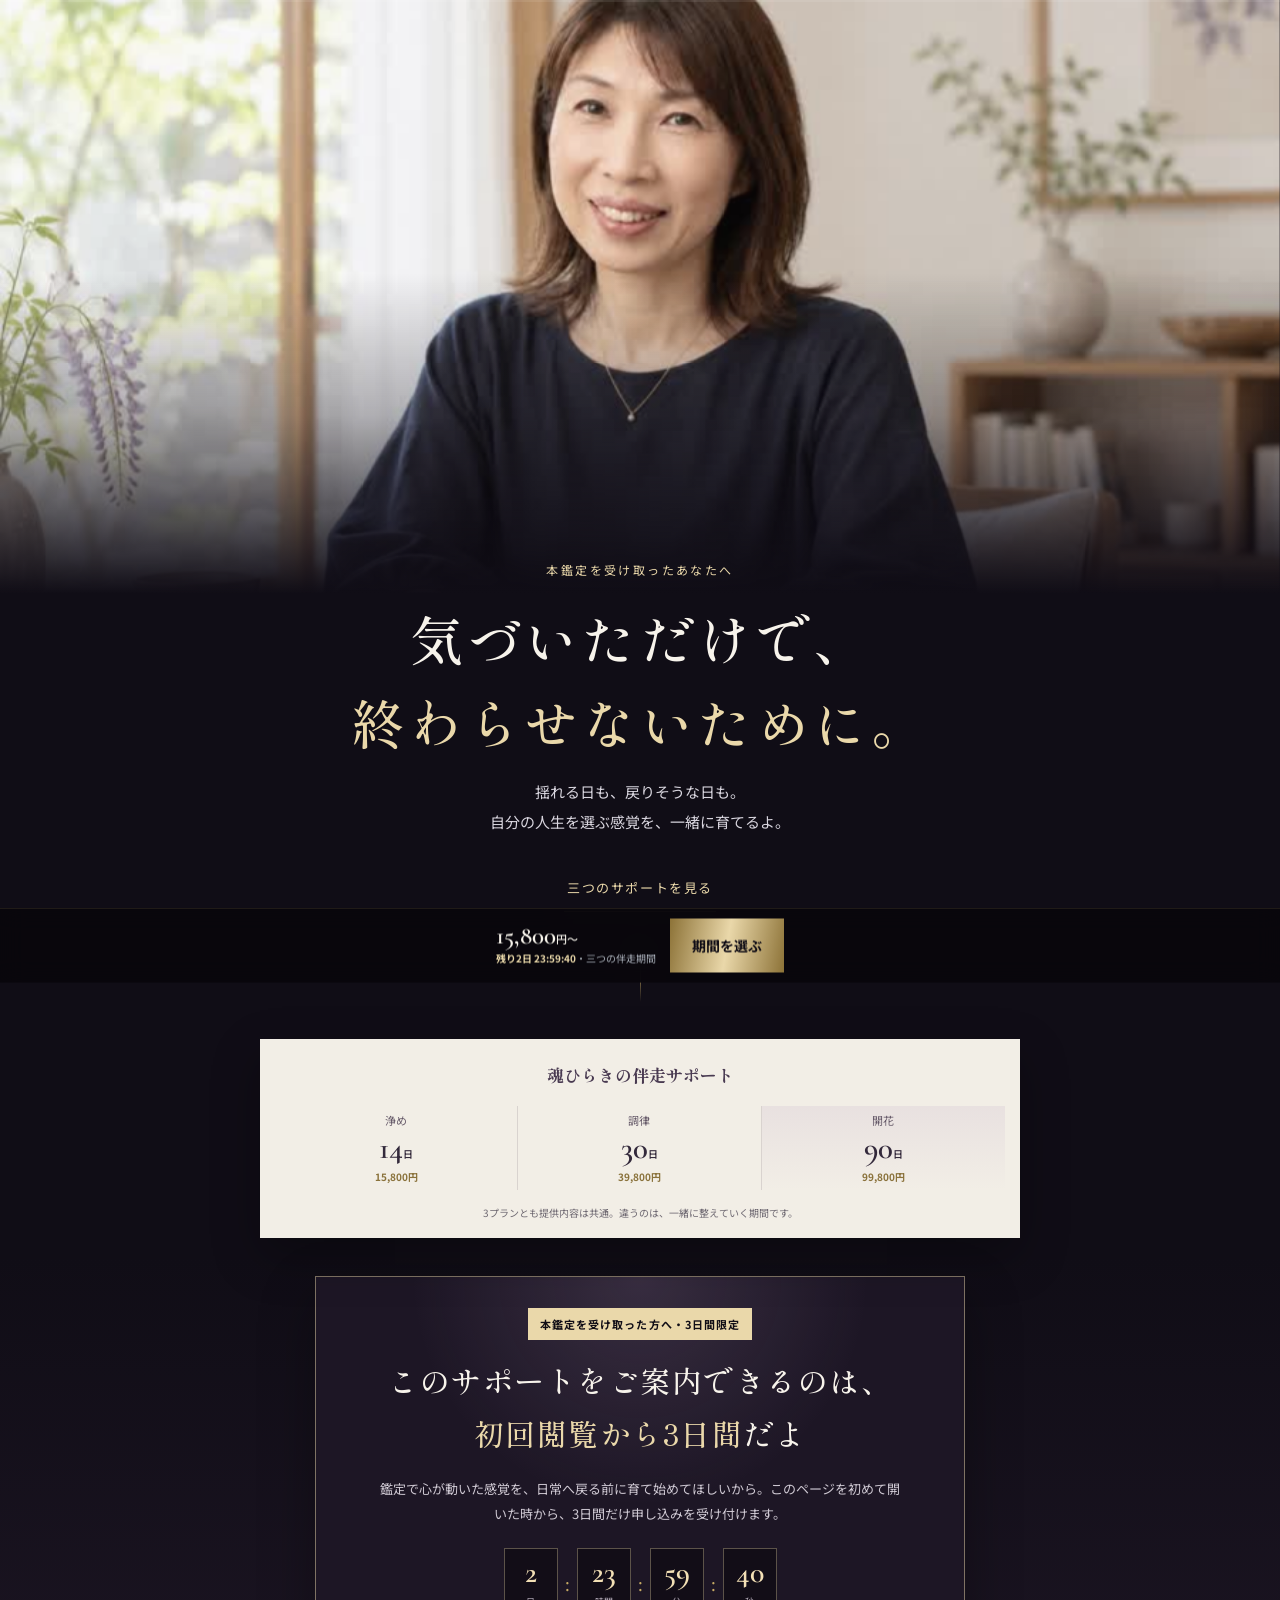
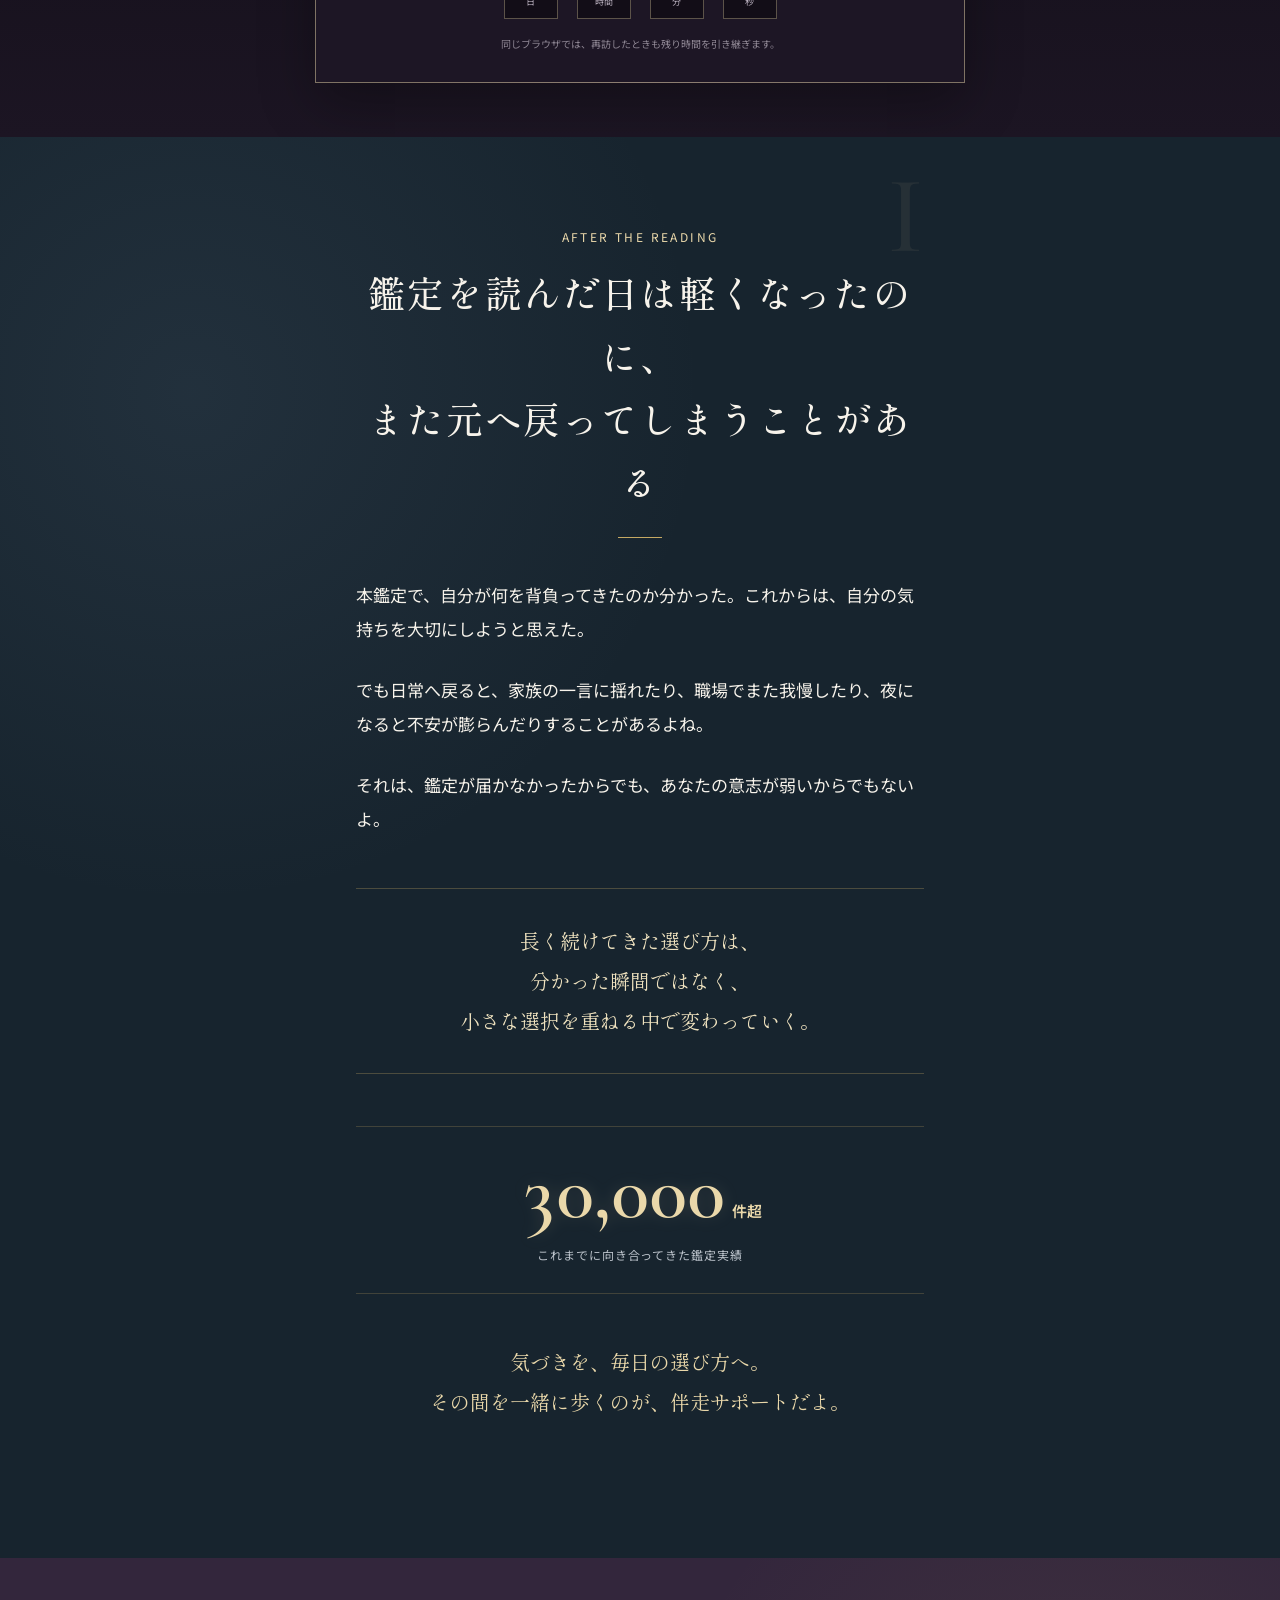
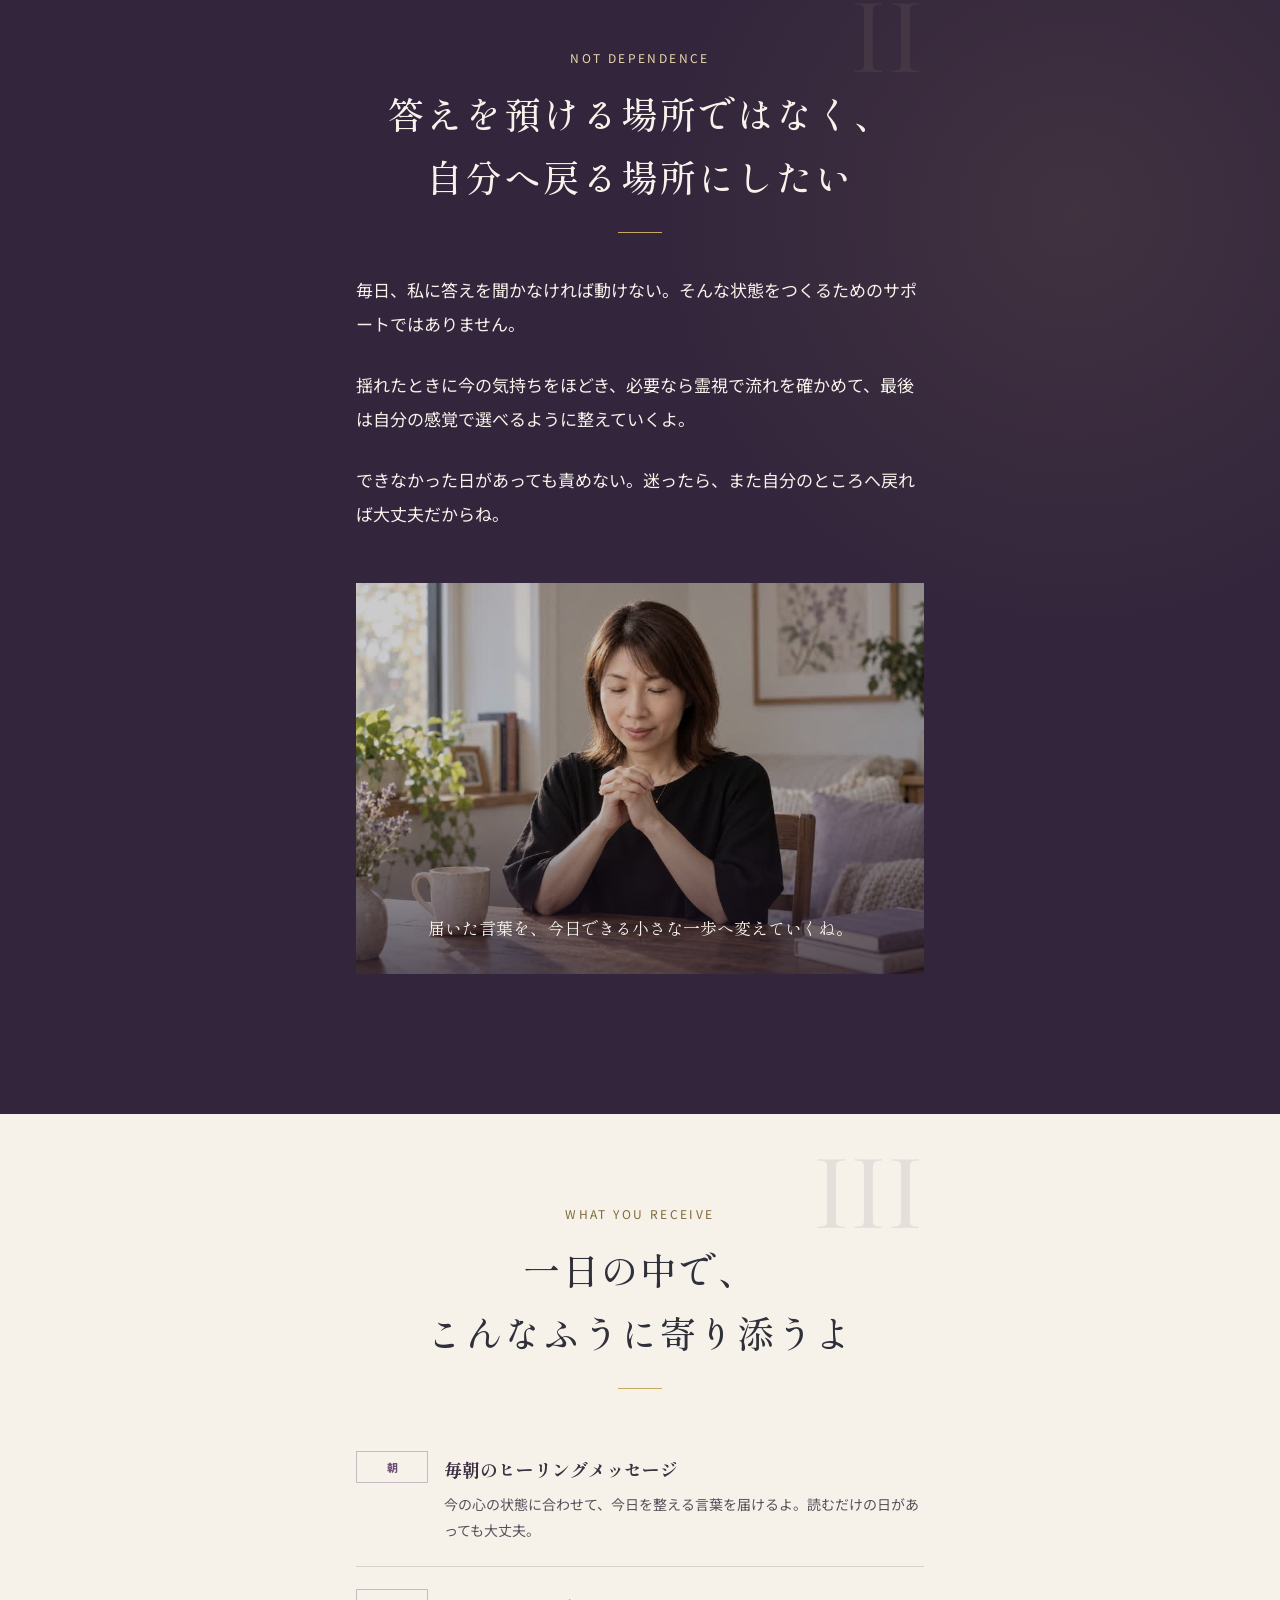
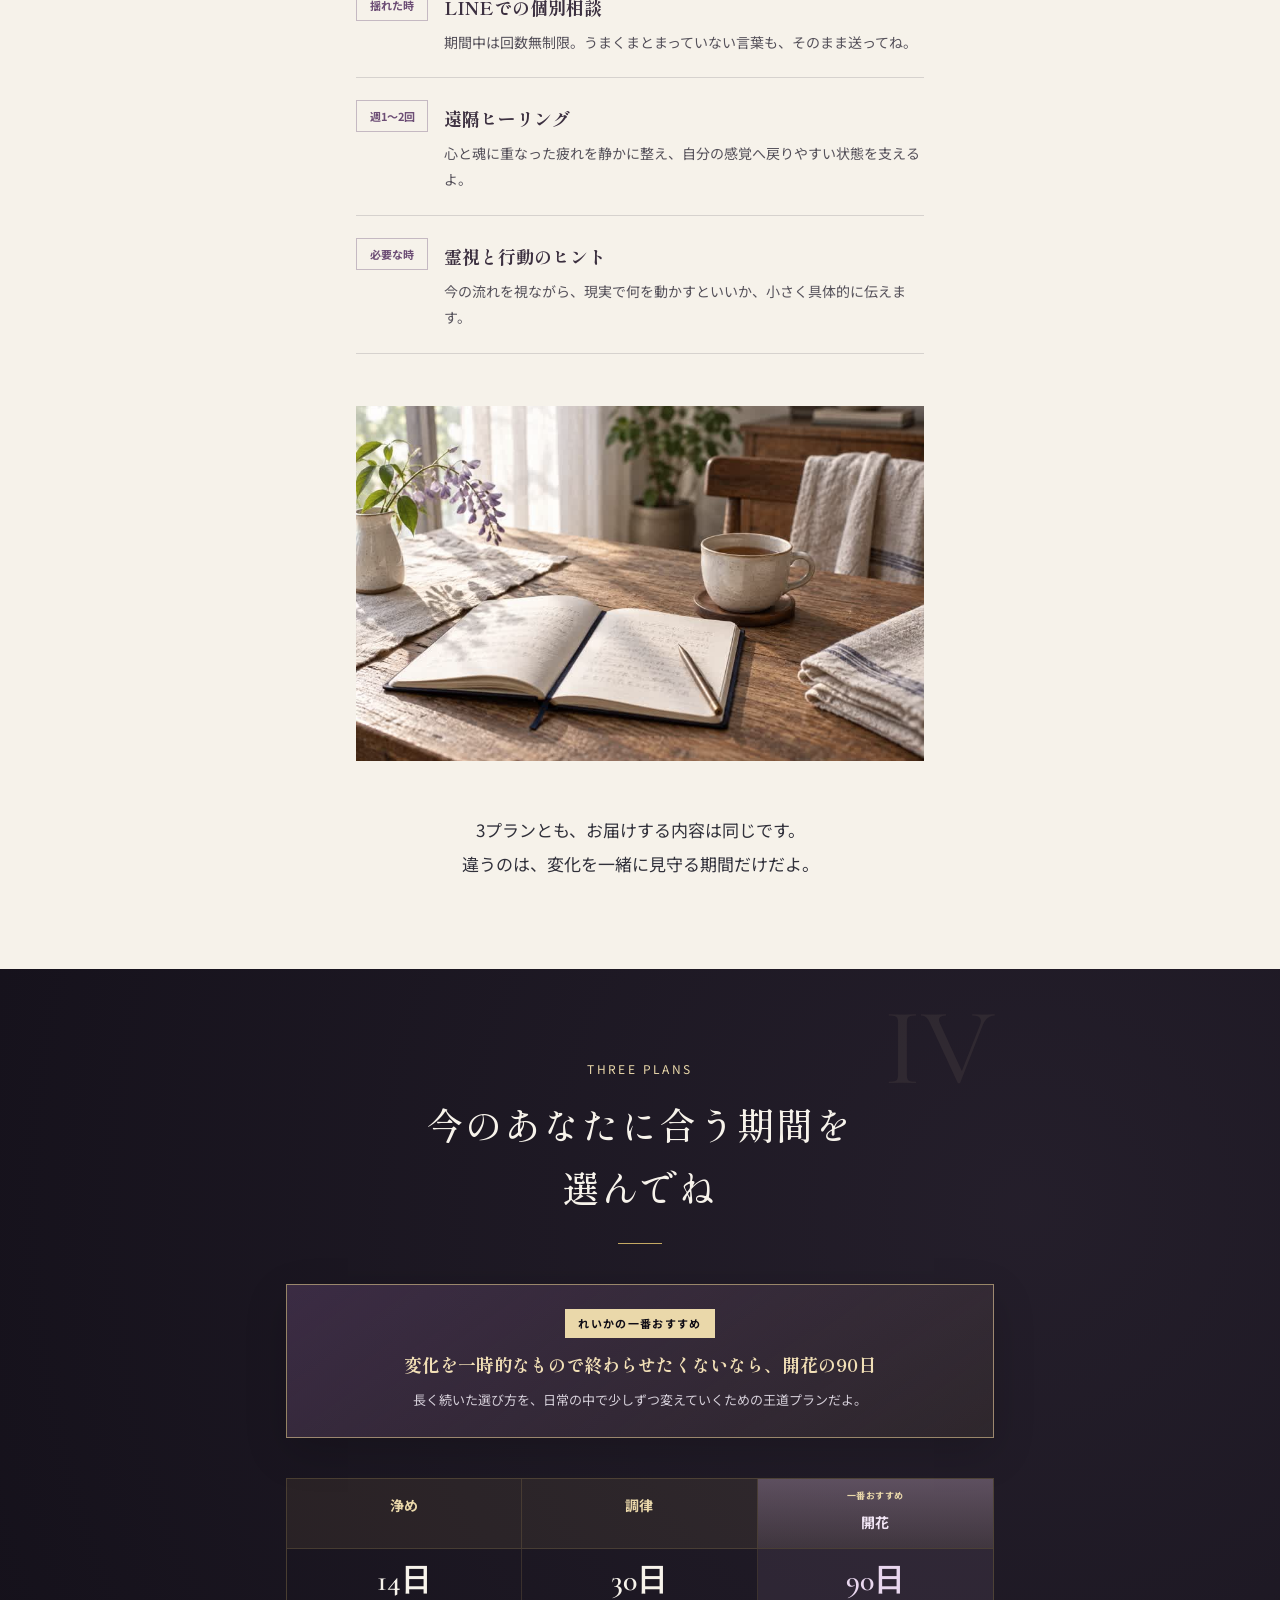
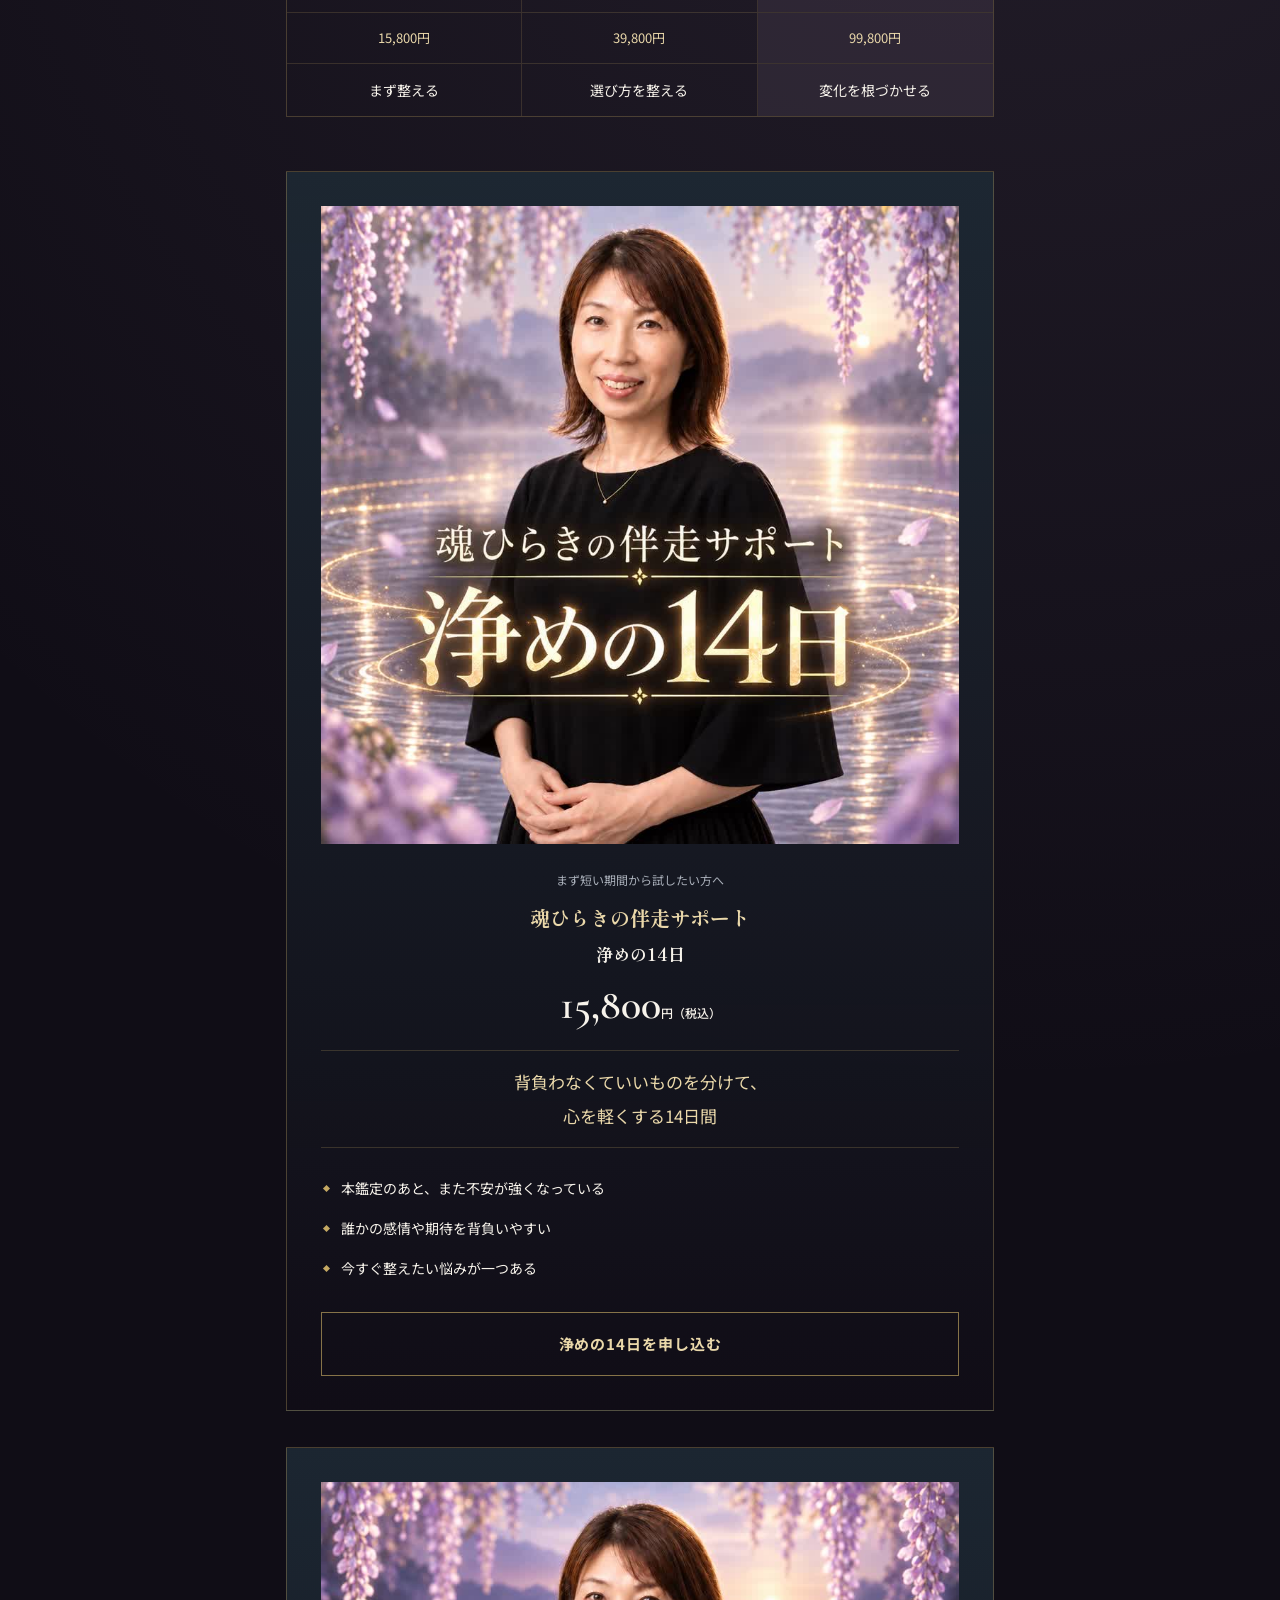
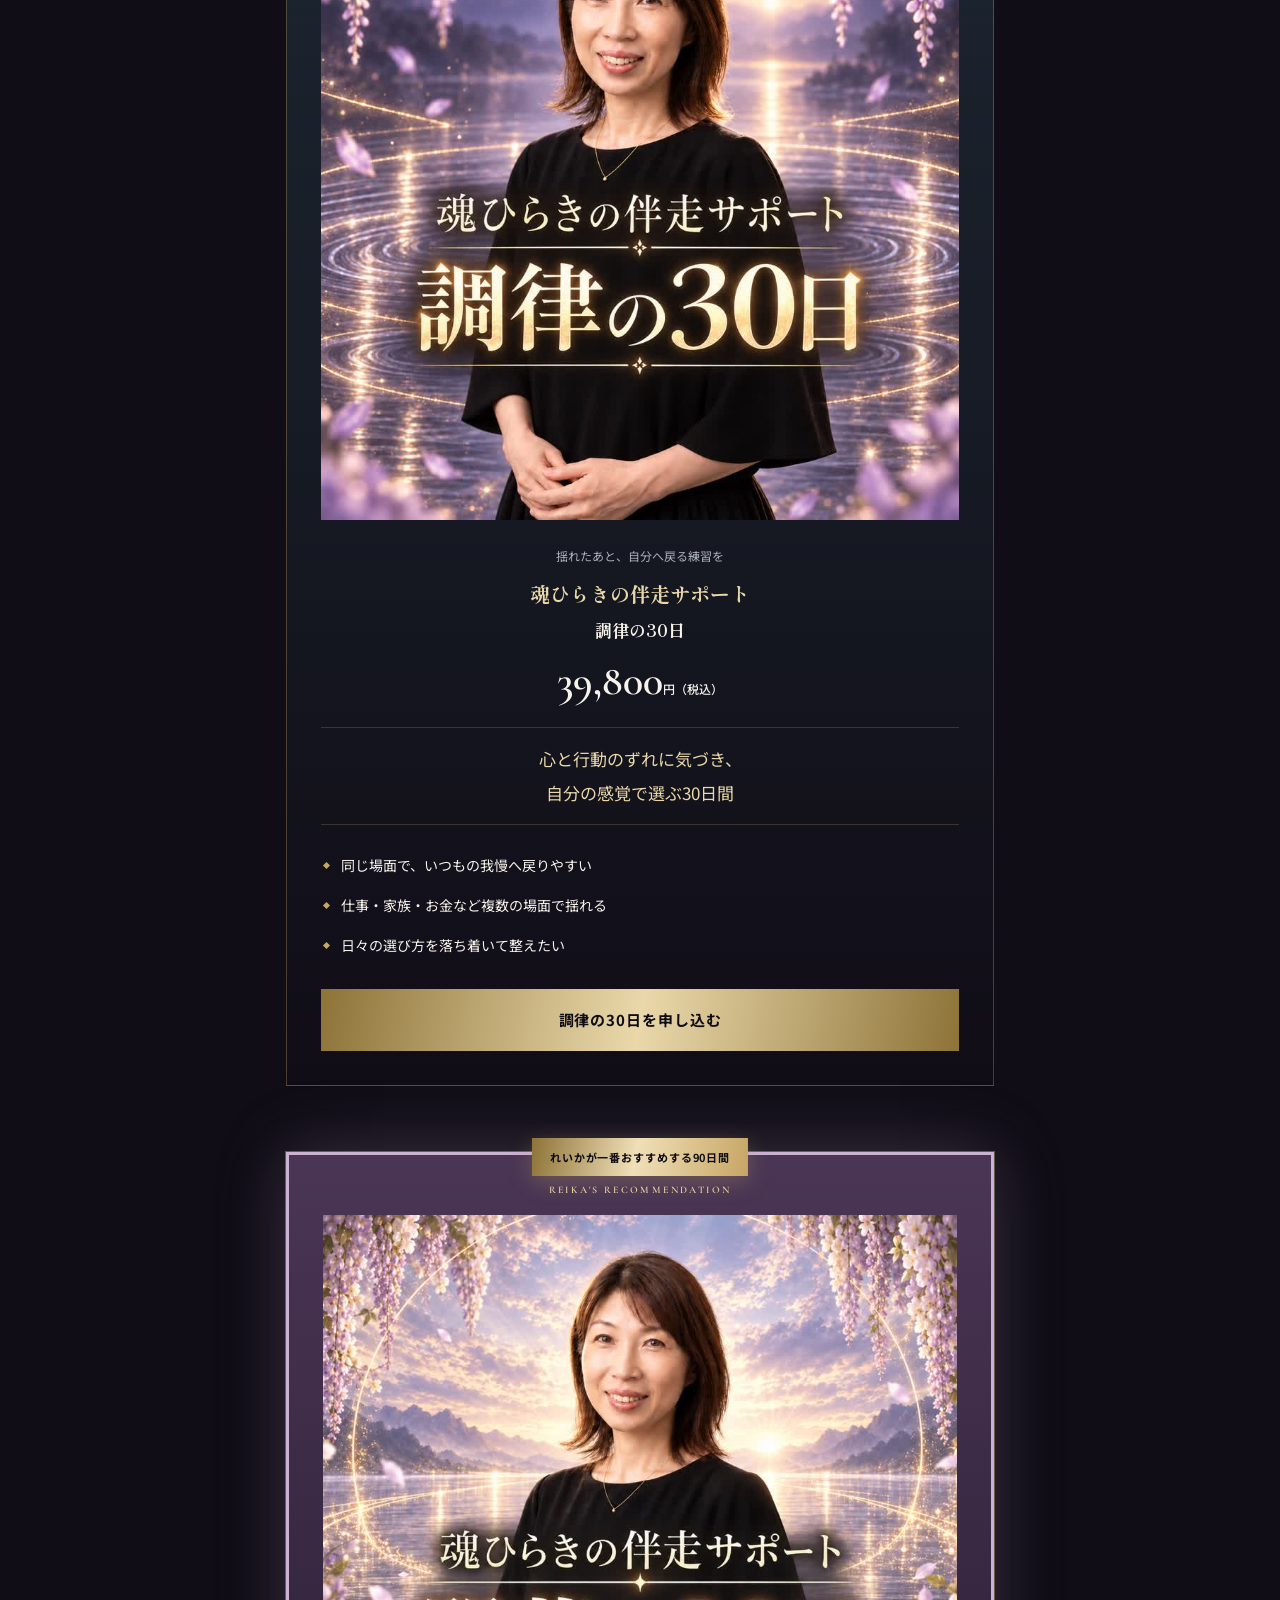
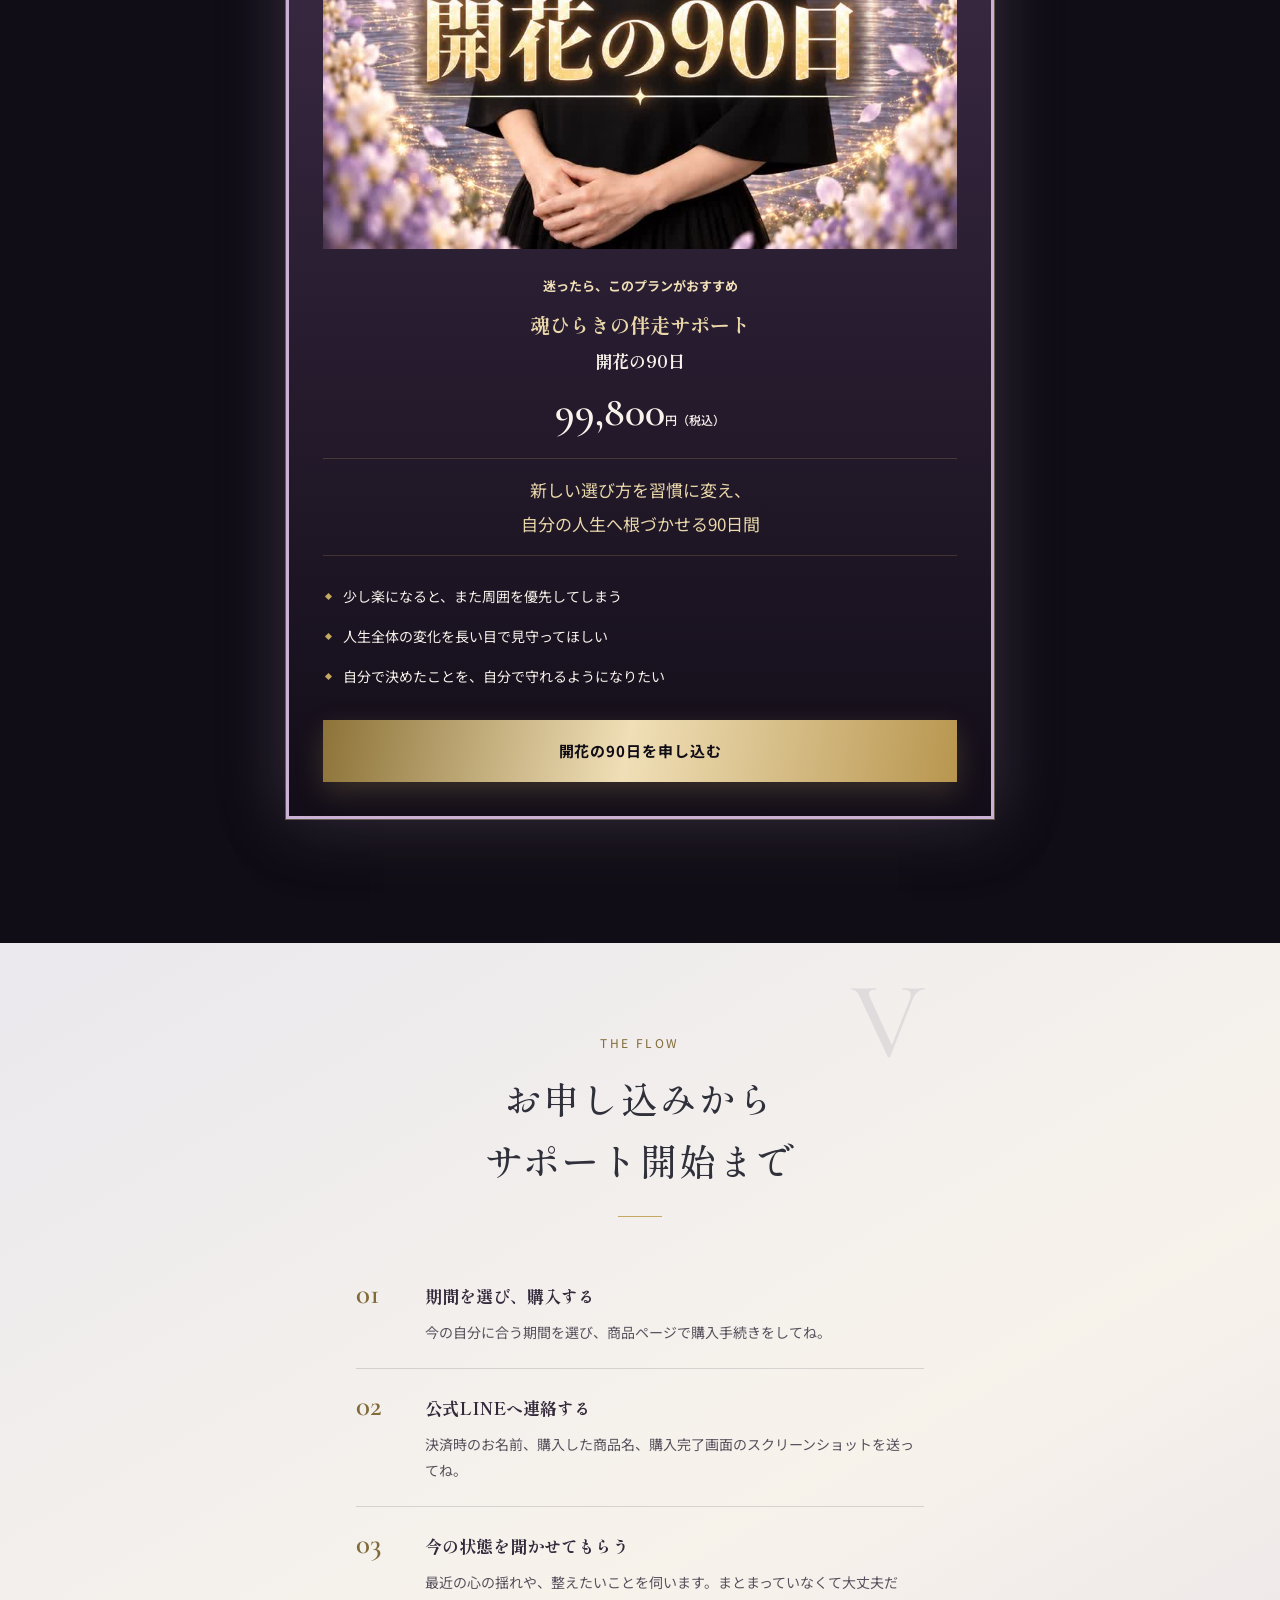
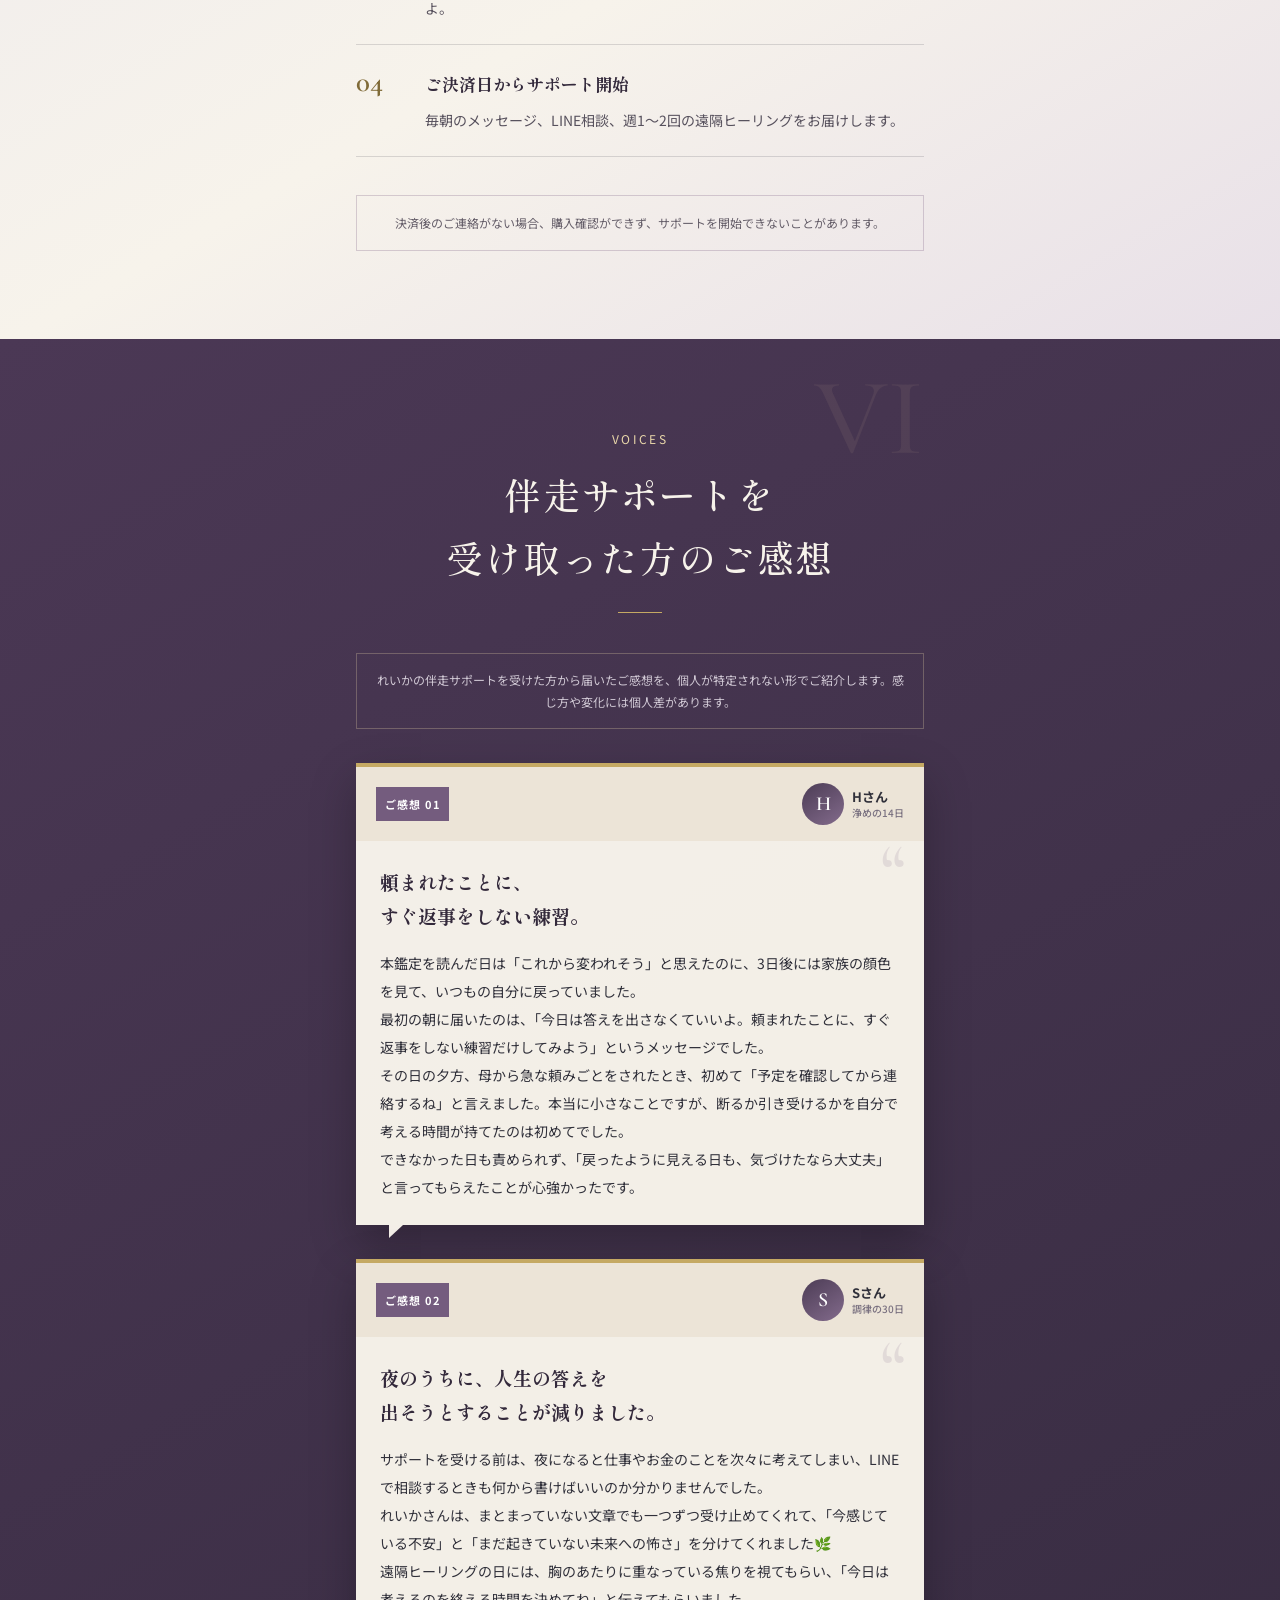
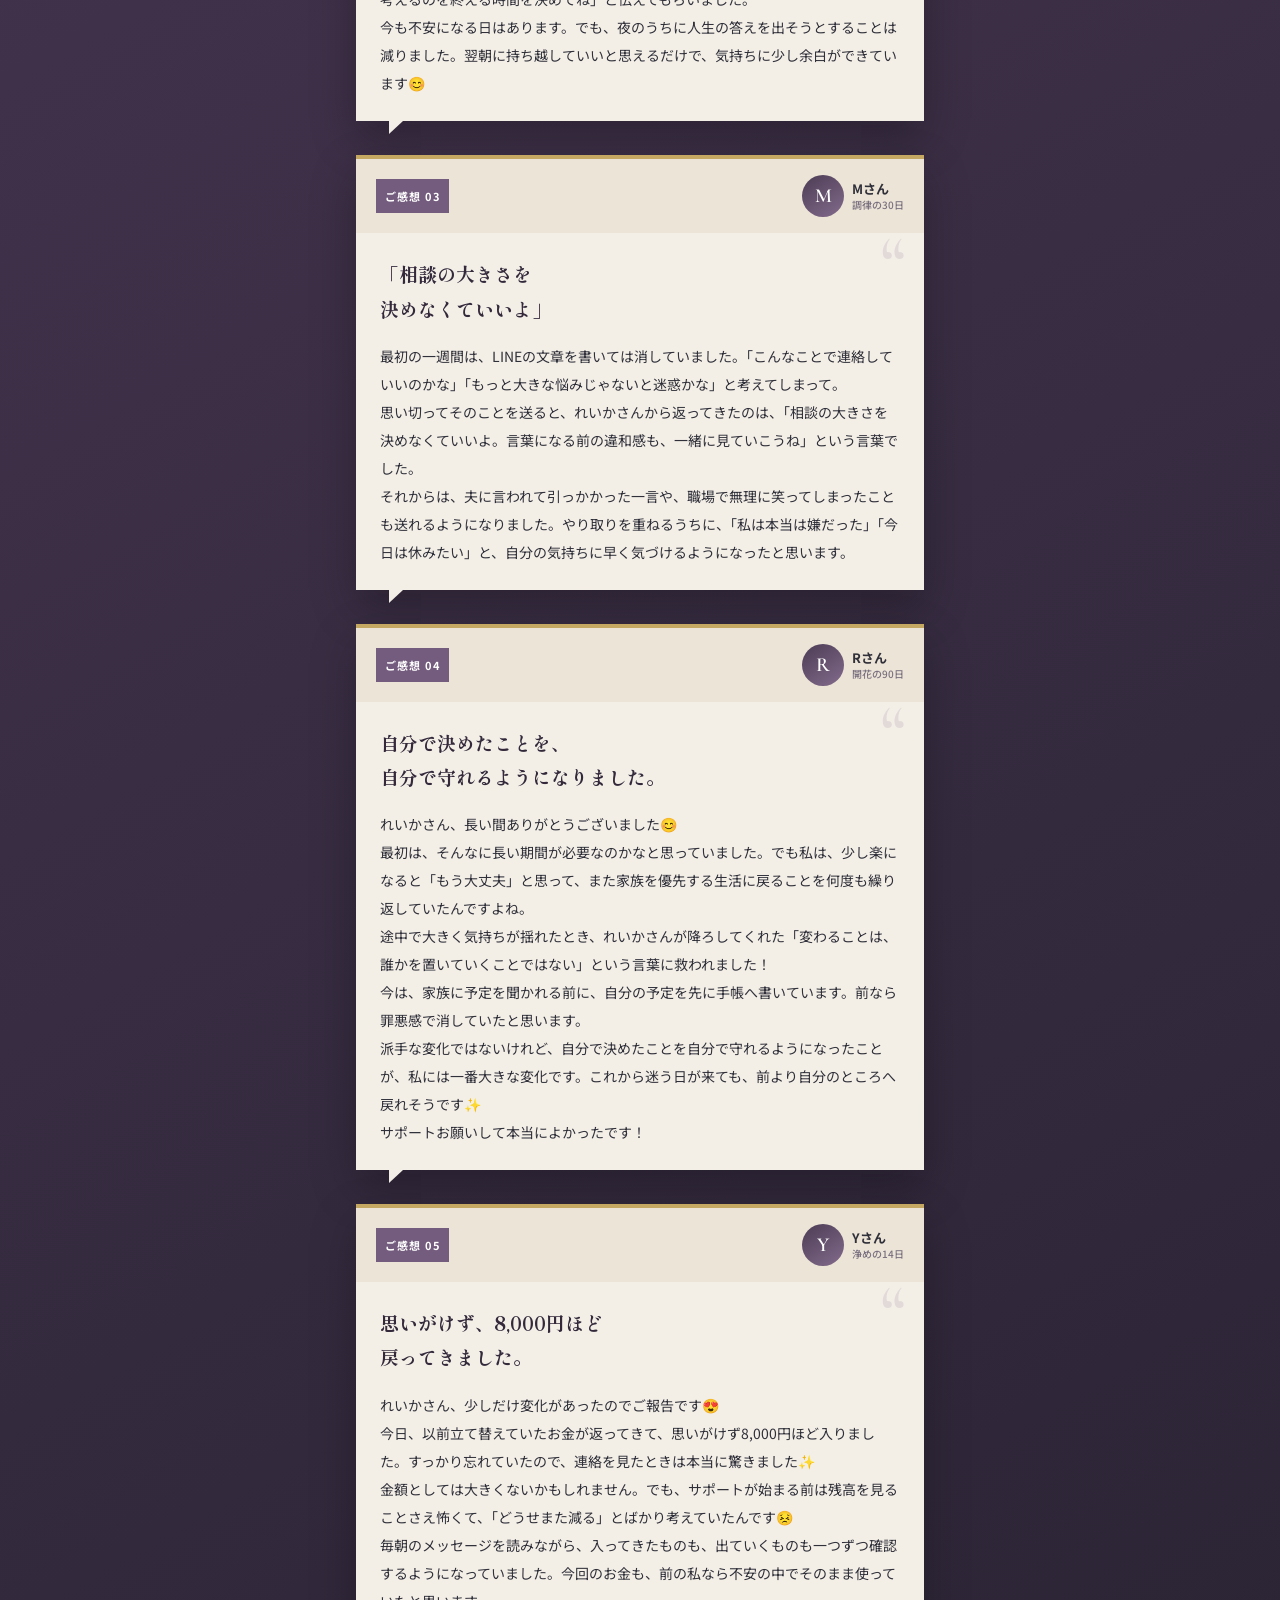
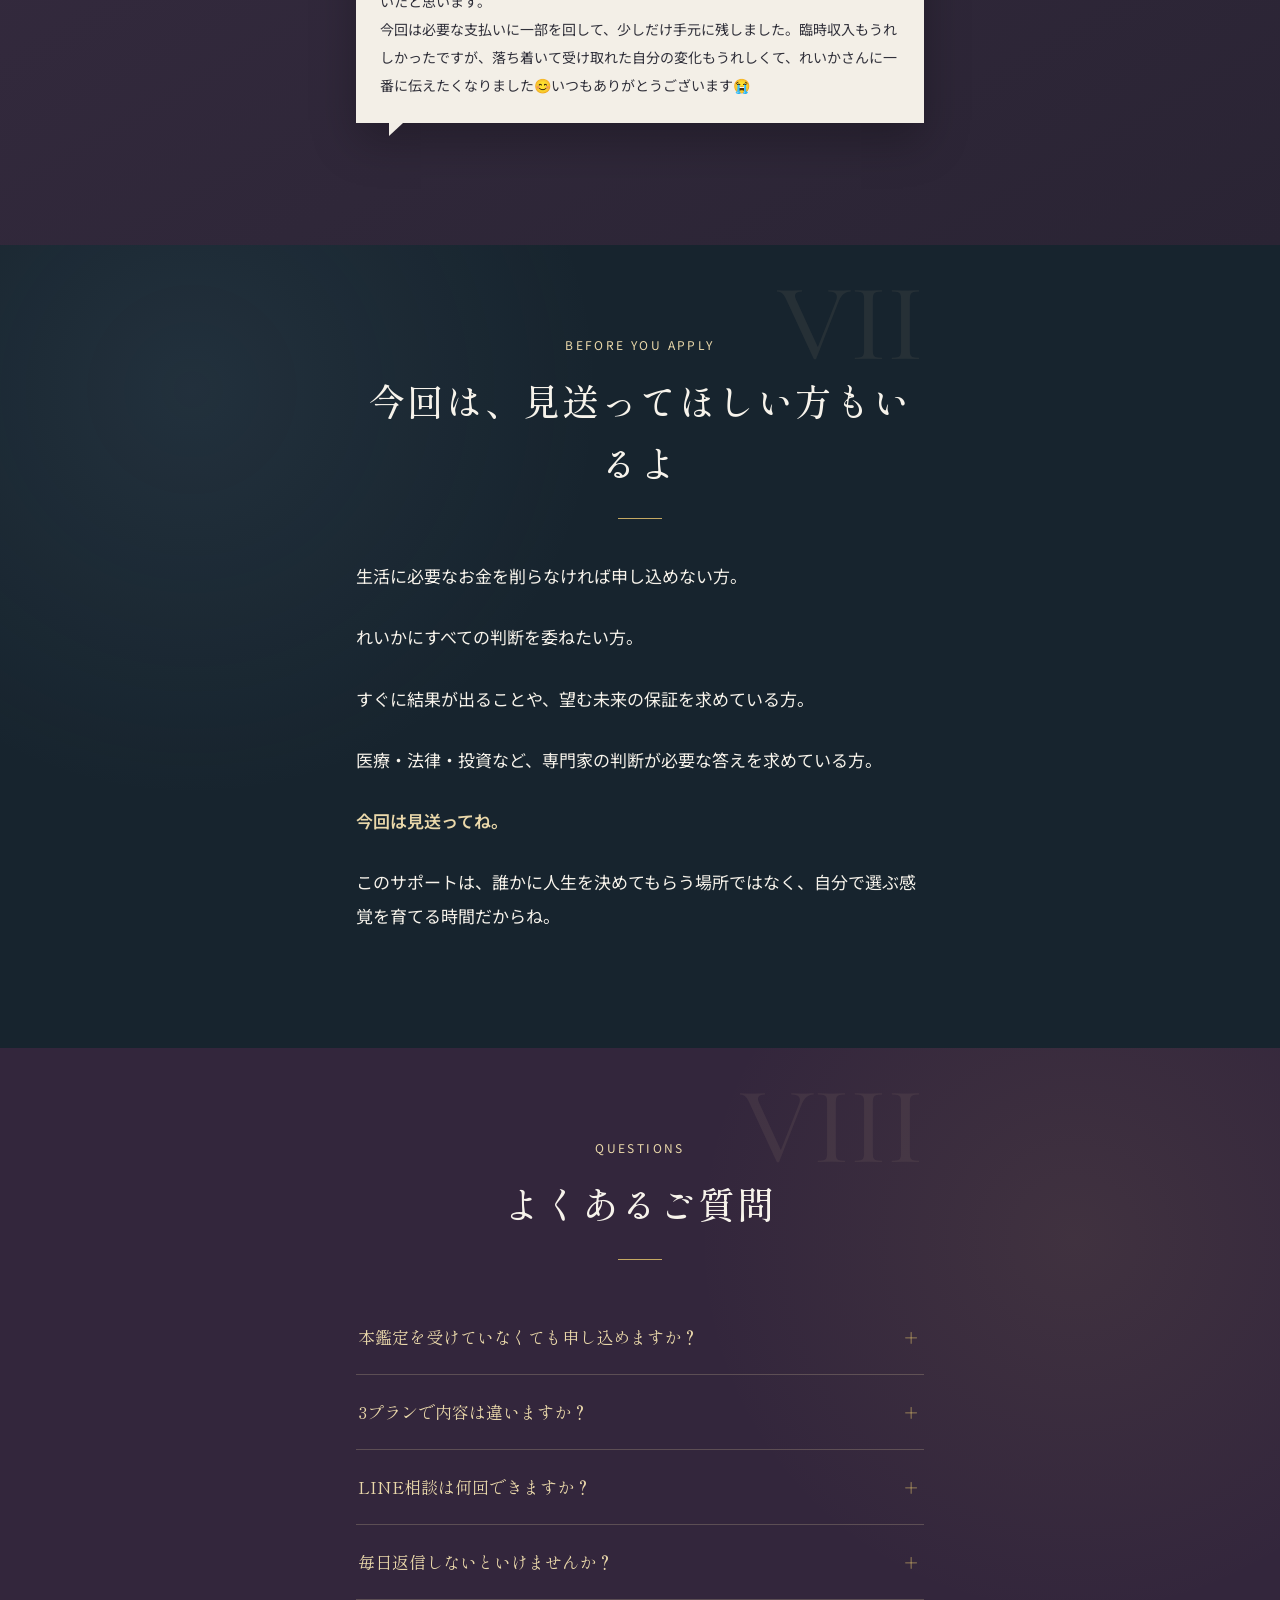
==== support.html @ 4b62d264 "Publish Reika reading and support pages" ====
<!doctype html>
<html lang="ja">
<head>
  <meta charset="utf-8">
  <meta name="viewport" content="width=device-width, initial-scale=1, viewport-fit=cover">
  <meta name="description" content="本鑑定を受け取った方へ。毎朝のヒーリングメッセージ、LINE相談、遠隔ヒーリング、必要に応じた霊視を通して、れいかが日々の選択に寄り添う伴走サポートです。">
  <meta name="theme-color" content="#14101b">
  <title>れいかの魂ひらきの伴走サポート</title>
  <link rel="icon" type="image/svg+xml" href="data:image/svg+xml,%3Csvg%20xmlns='http://www.w3.org/2000/svg'%20viewBox='0%200%2064%2064'%3E%3Crect%20width='64'%20height='64'%20rx='14'%20fill='%2314101b'/%3E%3Cpath%20d='M17%2042c6-18%2024-25%2030-15-8-1-18%205-20%2017'%20fill='none'%20stroke='%23d9c18b'%20stroke-width='3'%20stroke-linecap='round'/%3E%3Ccircle%20cx='43'%20cy='21'%20r='3'%20fill='%23b69bc0'/%3E%3C/svg%3E">
  <link rel="preconnect" href="https://fonts.googleapis.com">
  <link rel="preconnect" href="https://fonts.gstatic.com" crossorigin>
  <link href="https://fonts.googleapis.com/css2?family=Cormorant+Garamond:wght@400;500;600&amp;family=Noto+Sans+JP:wght@400;500;600;700&amp;family=Shippori+Mincho+B1:wght@400;500;600;700;800&amp;display=swap" rel="stylesheet">
  <link rel="stylesheet" href="support.css">
</head>
<body data-deadline-key="reika_bansou_v1" data-deadline-hours="72">
  <div class="progress" aria-hidden="true"><span id="progressBar"></span></div>

  <header class="hero" id="top">
    <div class="hero-photo">
      <img src="assets/reika-support-hero.jpg" alt="自然光の部屋で穏やかに迎える霊媒師れいか" width="1536" height="1024">
    </div>
    <div class="hero-copy reveal">
      <p class="kicker">本鑑定を受け取ったあなたへ</p>
      <h1>気づいただけで、<br><em>終わらせないために。</em></h1>
      <p class="hero-lead">揺れる日も、戻りそうな日も。<br>自分の人生を選ぶ感覚を、一緒に育てるよ。</p>
      <a class="ghost-link" href="#plans">三つのサポートを見る</a>
      <div class="scroll" aria-hidden="true"><span>SCROLL</span><i></i></div>
    </div>
  </header>

  <aside class="price-peek reveal" aria-label="伴走サポートの期間と価格">
    <p>魂ひらきの伴走サポート</p>
    <div class="peek-grid">
      <div><span>浄め</span><strong>14<small>日</small></strong><b>15,800円</b></div>
      <div><span>調律</span><strong>30<small>日</small></strong><b>39,800円</b></div>
      <div class="featured"><span>開花</span><strong>90<small>日</small></strong><b>99,800円</b></div>
    </div>
    <small>3プランとも提供内容は共通。違うのは、一緒に整えていく期間です。</small>
  </aside>

  <section class="limited-offer" aria-labelledby="limited-title">
    <div class="limit-box reveal">
      <span class="limit-tag">本鑑定を受け取った方へ・3日間限定</span>
      <h2 id="limited-title">このサポートをご案内できるのは、<br><em>初回閲覧から3日間</em>だよ</h2>
      <p>鑑定で心が動いた感覚を、日常へ戻る前に育て始めてほしいから。このページを初めて開いた時から、3日間だけ申し込みを受け付けます。</p>
      <div class="countdown" role="timer" aria-label="申し込み受付終了までの残り時間" aria-live="polite">
        <div><b data-d>2</b><span>日</span></div><i>:</i>
        <div><b data-h>23</b><span>時間</span></div><i>:</i>
        <div><b data-m>59</b><span>分</span></div><i>:</i>
        <div><b data-s>59</b><span>秒</span></div>
      </div>
      <div class="countdown-expired" role="status">3日間の申し込み受付は終了しました。<br>それでもサポートを希望する場合は、公式LINEで相談してね。</div>
      <small>同じブラウザでは、再訪したときも残り時間を引き継ぎます。</small>
    </div>
  </section>

  <main>
    <section class="section night-blue">
      <div class="wrap">
        <div class="chapter">I</div>
        <p class="eyebrow">AFTER THE READING</p>
        <h2>鑑定を読んだ日は軽くなったのに、<br>また元へ戻ってしまうことがある</h2>
        <div class="gold-line"></div>
        <div class="copy reveal">
          <p>本鑑定で、自分が何を背負ってきたのか分かった。これからは、自分の気持ちを大切にしようと思えた。</p>
          <p>でも日常へ戻ると、家族の一言に揺れたり、職場でまた我慢したり、夜になると不安が膨らんだりすることがあるよね。</p>
          <p>それは、鑑定が届かなかったからでも、あなたの意志が弱いからでもないよ。</p>
        </div>
        <blockquote class="quote reveal">長く続けてきた選び方は、<br>分かった瞬間ではなく、<br>小さな選択を重ねる中で変わっていく。</blockquote>
        <div class="achievement reveal" role="group" aria-label="れいかの鑑定実績3万件超">
          <div><span data-count="30000" data-count-duration="2600">0</span><small>件超</small></div>
          <p>これまでに向き合ってきた鑑定実績</p>
        </div>
        <p class="big reveal">気づきを、毎日の選び方へ。<br>その間を一緒に歩くのが、伴走サポートだよ。</p>
      </div>
    </section>

    <section class="section plum">
      <div class="wrap">
        <div class="chapter">II</div>
        <p class="eyebrow">NOT DEPENDENCE</p>
        <h2>答えを預ける場所ではなく、<br>自分へ戻る場所にしたい</h2>
        <div class="gold-line"></div>
        <div class="copy reveal">
          <p>毎日、私に答えを聞かなければ動けない。そんな状態をつくるためのサポートではありません。</p>
          <p>揺れたときに今の気持ちをほどき、必要なら霊視で流れを確かめて、最後は自分の感覚で選べるように整えていくよ。</p>
          <p>できなかった日があっても責めない。迷ったら、また自分のところへ戻れば大丈夫だからね。</p>
        </div>
        <figure class="full-photo reveal-scale">
          <img src="assets/reika-support-prayer.jpg" alt="静かな部屋で心を整えるれいか" width="1536" height="1024" loading="lazy">
          <figcaption>届いた言葉を、今日できる小さな一歩へ変えていくね。</figcaption>
        </figure>
      </div>
    </section>

    <section class="section pearl">
      <div class="wrap">
        <div class="chapter">III</div>
        <p class="eyebrow">WHAT YOU RECEIVE</p>
        <h2>一日の中で、<br>こんなふうに寄り添うよ</h2>
        <div class="gold-line"></div>
        <div class="support-list reveal">
          <article><span>朝</span><div><h3>毎朝のヒーリングメッセージ</h3><p>今の心の状態に合わせて、今日を整える言葉を届けるよ。読むだけの日があっても大丈夫。</p></div></article>
          <article><span>揺れた時</span><div><h3>LINEでの個別相談</h3><p>期間中は回数無制限。うまくまとまっていない言葉も、そのまま送ってね。</p></div></article>
          <article><span>週1〜2回</span><div><h3>遠隔ヒーリング</h3><p>心と魂に重なった疲れを静かに整え、自分の感覚へ戻りやすい状態を支えるよ。</p></div></article>
          <article><span>必要な時</span><div><h3>霊視と行動のヒント</h3><p>今の流れを視ながら、現実で何を動かすといいか、小さく具体的に伝えます。</p></div></article>
        </div>
        <figure class="wide-photo reveal-scale"><img src="assets/reika-support-reset.jpg" alt="ノートとお茶のある静かな朝の時間" width="1536" height="1024" loading="lazy"></figure>
        <p class="center reveal">3プランとも、お届けする内容は同じです。<br>違うのは、変化を一緒に見守る期間だけだよ。</p>
      </div>
    </section>

    <section class="section night" id="plans">
      <div class="wrap wide-wrap">
        <div class="chapter">IV</div>
        <p class="eyebrow">THREE PLANS</p>
        <h2>今のあなたに合う期間を<br>選んでね</h2>
        <div class="gold-line"></div>
        <p class="best-lead reveal"><span>れいかの一番おすすめ</span><strong>変化を一時的なもので終わらせたくないなら、開花の90日</strong>長く続いた選び方を、日常の中で少しずつ変えていくための王道プランだよ。</p>

        <div class="compare reveal" role="table" aria-label="三つのサポートプラン比較">
          <div class="compare-row head" role="row"><div>浄め</div><div>調律</div><div class="best-column"><small>一番おすすめ</small>開花</div></div>
          <div class="compare-row period" role="row"><div>14日</div><div>30日</div><div>90日</div></div>
          <div class="compare-row price" role="row"><div>15,800円</div><div>39,800円</div><div>99,800円</div></div>
          <div class="compare-row" role="row"><div>まず整える</div><div>選び方を整える</div><div>変化を根づかせる</div></div>
        </div>

        <article class="product reveal">
          <img src="assets/product-support-14.jpg" alt="魂ひらきの伴走サポート 浄めの14日" width="1254" height="1254" loading="lazy">
          <p class="product-label">まず短い期間から試したい方へ</p>
          <h3>魂ひらきの伴走サポート<br><span>浄めの14日</span></h3>
          <p class="product-price">15,800<small>円（税込）</small></p>
          <p class="product-goal">背負わなくていいものを分けて、<br>心を軽くする14日間</p>
          <ul><li>本鑑定のあと、また不安が強くなっている</li><li>誰かの感情や期待を背負いやすい</li><li>今すぐ整えたい悩みが一つある</li></ul>
          <a class="product-button outline" data-limited-cta href="https://pmsdqb4c2p0emj0yagvc.stores.jp/items/6ac3438775b84f63386bdb07" target="_blank" rel="noopener">浄めの14日を申し込む</a>
        </article>

        <article class="product reveal">
          <img src="assets/product-support-30.jpg" alt="魂ひらきの伴走サポート 調律の30日" width="1254" height="1254" loading="lazy">
          <p class="product-label">揺れたあと、自分へ戻る練習を</p>
          <h3>魂ひらきの伴走サポート<br><span>調律の30日</span></h3>
          <p class="product-price">39,800<small>円（税込）</small></p>
          <p class="product-goal">心と行動のずれに気づき、<br>自分の感覚で選ぶ30日間</p>
          <ul><li>同じ場面で、いつもの我慢へ戻りやすい</li><li>仕事・家族・お金など複数の場面で揺れる</li><li>日々の選び方を落ち着いて整えたい</li></ul>
          <a class="product-button gold-button" data-limited-cta href="https://pmsdqb4c2p0emj0yagvc.stores.jp/items/6ac3449c9ad542d79488ceb0" target="_blank" rel="noopener">調律の30日を申し込む</a>
        </article>

        <article class="product deep best reveal">
          <div class="badge best-badge">れいかが一番おすすめする90日間</div>
          <img src="assets/product-support-90.jpg" alt="魂ひらきの伴走サポート 開花の90日" width="1254" height="1254" loading="lazy">
          <p class="product-label best-label">迷ったら、このプランがおすすめ</p>
          <h3>魂ひらきの伴走サポート<br><span>開花の90日</span></h3>
          <p class="product-price">99,800<small>円（税込）</small></p>
          <p class="product-goal">新しい選び方を習慣に変え、<br>自分の人生へ根づかせる90日間</p>
          <ul><li>少し楽になると、また周囲を優先してしまう</li><li>人生全体の変化を長い目で見守ってほしい</li><li>自分で決めたことを、自分で守れるようになりたい</li></ul>
          <a class="product-button violet-button" data-limited-cta href="https://pmsdqb4c2p0emj0yagvc.stores.jp/items/6ac34671f3a5b72750f9b579" target="_blank" rel="noopener">開花の90日を申し込む</a>
        </article>
      </div>
    </section>

    <section class="section mist">
      <div class="wrap">
        <div class="chapter">V</div>
        <p class="eyebrow">THE FLOW</p>
        <h2>お申し込みから<br>サポート開始まで</h2>
        <div class="gold-line"></div>
        <ol class="steps reveal">
          <li><span>01</span><div><b>期間を選び、購入する</b><p>今の自分に合う期間を選び、商品ページで購入手続きをしてね。</p></div></li>
          <li><span>02</span><div><b>公式LINEへ連絡する</b><p>決済時のお名前、購入した商品名、購入完了画面のスクリーンショットを送ってね。</p></div></li>
          <li><span>03</span><div><b>今の状態を聞かせてもらう</b><p>最近の心の揺れや、整えたいことを伺います。まとまっていなくて大丈夫だよ。</p></div></li>
          <li><span>04</span><div><b>ご決済日からサポート開始</b><p>毎朝のメッセージ、LINE相談、週1〜2回の遠隔ヒーリングをお届けします。</p></div></li>
        </ol>
        <p class="note reveal">決済後のご連絡がない場合、購入確認ができず、サポートを開始できないことがあります。</p>
      </div>
    </section>

    <section class="section voices-section">
      <div class="wrap">
        <div class="chapter">VI</div>
        <p class="eyebrow">VOICES</p>
        <h2>伴走サポートを<br>受け取った方のご感想</h2>
        <div class="gold-line"></div>
        <p class="voice-disclaimer reveal">れいかの伴走サポートを受けた方から届いたご感想を、個人が特定されない形でご紹介します。感じ方や変化には個人差があります。</p>

        <article class="voice-card reveal">
          <div class="voice-head"><span class="voice-label">ご感想 01</span><div class="voice-person"><i>H</i><p>Hさん<small>浄めの14日</small></p></div></div>
          <h3>頼まれたことに、<br>すぐ返事をしない練習。</h3>
          <p>本鑑定を読んだ日は「これから変われそう」と思えたのに、3日後には家族の顔色を見て、いつもの自分に戻っていました。</p>
          <p>最初の朝に届いたのは、「今日は答えを出さなくていいよ。頼まれたことに、すぐ返事をしない練習だけしてみよう」というメッセージでした。</p>
          <p>その日の夕方、母から急な頼みごとをされたとき、初めて「予定を確認してから連絡するね」と言えました。本当に小さなことですが、断るか引き受けるかを自分で考える時間が持てたのは初めてでした。</p>
          <p>できなかった日も責められず、「戻ったように見える日も、気づけたなら大丈夫」と言ってもらえたことが心強かったです。</p>
        </article>

        <article class="voice-card reveal">
          <div class="voice-head"><span class="voice-label">ご感想 02</span><div class="voice-person"><i>S</i><p>Sさん<small>調律の30日</small></p></div></div>
          <h3>夜のうちに、人生の答えを<br>出そうとすることが減りました。</h3>
          <p>サポートを受ける前は、夜になると仕事やお金のことを次々に考えてしまい、LINEで相談するときも何から書けばいいのか分かりませんでした。</p>
          <p>れいかさんは、まとまっていない文章でも一つずつ受け止めてくれて、「今感じている不安」と「まだ起きていない未来への怖さ」を分けてくれました🌿</p>
          <p>遠隔ヒーリングの日には、胸のあたりに重なっている焦りを視てもらい、「今日は考えるのを終える時間を決めてね」と伝えてもらいました。</p>
          <p>今も不安になる日はあります。でも、夜のうちに人生の答えを出そうとすることは減りました。翌朝に持ち越していいと思えるだけで、気持ちに少し余白ができています😊</p>
        </article>

        <article class="voice-card reveal">
          <div class="voice-head"><span class="voice-label">ご感想 03</span><div class="voice-person"><i>M</i><p>Mさん<small>調律の30日</small></p></div></div>
          <h3>「相談の大きさを<br>決めなくていいよ」</h3>
          <p>最初の一週間は、LINEの文章を書いては消していました。「こんなことで連絡していいのかな」「もっと大きな悩みじゃないと迷惑かな」と考えてしまって。</p>
          <p>思い切ってそのことを送ると、れいかさんから返ってきたのは、「相談の大きさを決めなくていいよ。言葉になる前の違和感も、一緒に見ていこうね」という言葉でした。</p>
          <p>それからは、夫に言われて引っかかった一言や、職場で無理に笑ってしまったことも送れるようになりました。やり取りを重ねるうちに、「私は本当は嫌だった」「今日は休みたい」と、自分の気持ちに早く気づけるようになったと思います。</p>
        </article>

        <article class="voice-card reveal">
          <div class="voice-head"><span class="voice-label">ご感想 04</span><div class="voice-person"><i>R</i><p>Rさん<small>開花の90日</small></p></div></div>
          <h3>自分で決めたことを、<br>自分で守れるようになりました。</h3>
          <p>れいかさん、長い間ありがとうございました😊</p>
          <p>最初は、そんなに長い期間が必要なのかなと思っていました。でも私は、少し楽になると「もう大丈夫」と思って、また家族を優先する生活に戻ることを何度も繰り返していたんですよね。</p>
          <p>途中で大きく気持ちが揺れたとき、れいかさんが降ろしてくれた「変わることは、誰かを置いていくことではない」という言葉に救われました！</p>
          <p>今は、家族に予定を聞かれる前に、自分の予定を先に手帳へ書いています。前なら罪悪感で消していたと思います。</p>
          <p>派手な変化ではないけれど、自分で決めたことを自分で守れるようになったことが、私には一番大きな変化です。これから迷う日が来ても、前より自分のところへ戻れそうです✨<br>サポートお願いして本当によかったです！</p>
        </article>

        <article class="voice-card reveal">
          <div class="voice-head"><span class="voice-label">ご感想 05</span><div class="voice-person"><i>Y</i><p>Yさん<small>浄めの14日</small></p></div></div>
          <h3>思いがけず、8,000円ほど<br>戻ってきました。</h3>
          <p>れいかさん、少しだけ変化があったのでご報告です😍</p>
          <p>今日、以前立て替えていたお金が返ってきて、思いがけず8,000円ほど入りました。すっかり忘れていたので、連絡を見たときは本当に驚きました✨</p>
          <p>金額としては大きくないかもしれません。でも、サポートが始まる前は残高を見ることさえ怖くて、「どうせまた減る」とばかり考えていたんです😣</p>
          <p>毎朝のメッセージを読みながら、入ってきたものも、出ていくものも一つずつ確認するようになっていました。今回のお金も、前の私なら不安の中でそのまま使っていたと思います。</p>
          <p>今回は必要な支払いに一部を回して、少しだけ手元に残しました。臨時収入もうれしかったですが、落ち着いて受け取れた自分の変化もうれしくて、れいかさんに一番に伝えたくなりました😊いつもありがとうございます😭</p>
        </article>
      </div>
    </section>

    <section class="section night-blue">
      <div class="wrap">
        <div class="chapter">VII</div>
        <p class="eyebrow">BEFORE YOU APPLY</p>
        <h2>今回は、見送ってほしい方もいるよ</h2>
        <div class="gold-line"></div>
        <div class="copy reveal">
          <p>生活に必要なお金を削らなければ申し込めない方。</p>
          <p>れいかにすべての判断を委ねたい方。</p>
          <p>すぐに結果が出ることや、望む未来の保証を求めている方。</p>
          <p>医療・法律・投資など、専門家の判断が必要な答えを求めている方。</p>
          <p><strong>今回は見送ってね。</strong></p>
          <p>このサポートは、誰かに人生を決めてもらう場所ではなく、自分で選ぶ感覚を育てる時間だからね。</p>
        </div>
      </div>
    </section>

    <section class="section plum">
      <div class="wrap">
        <div class="chapter">VIII</div>
        <p class="eyebrow">QUESTIONS</p>
        <h2>よくあるご質問</h2>
        <div class="gold-line"></div>
        <div class="faqs reveal">
          <details><summary>本鑑定を受けていなくても申し込めますか？</summary><p>基本的には、本鑑定を受け取った方へ向けたサポートです。鑑定で視えた内容を土台にすることで、日々の変化をより具体的に見守れるからだよ。</p></details>
          <details><summary>3プランで内容は違いますか？</summary><p>毎朝のヒーリングメッセージ、LINE相談、週1〜2回の遠隔ヒーリング、必要に応じた霊視と行動のヒントは共通です。違うのはサポート期間です。</p></details>
          <details><summary>LINE相談は何回できますか？</summary><p>期間中は回数無制限です。すぐに答えられない時間帯もあるけれど、届いた内容を順番に確認して返します。</p></details>
          <details><summary>毎日返信しないといけませんか？</summary><p>返信できない日があっても大丈夫。毎朝のメッセージを読むだけの日や、静かに過ごす日があっていいよ。</p></details>
          <details><summary>遠隔ヒーリングはどのくらいの頻度ですか？</summary><p>週1〜2回を目安に行います。受け取り方には個人差があり、変化や結果を保証するものではありません。</p></details>
          <details><summary>途中で期間を延長できますか？</summary><p>状況に応じて、終了後に別の期間へ申し込むことはできます。無理に継続を勧めることはありません。</p></details>
          <details><summary>3日間を過ぎたら申し込めませんか？</summary><p>このページからの申し込み受付は、初回閲覧から3日間です。期限後もサポートを希望する場合は、公式LINEで今の状態を聞かせてね。</p></details>
        </div>
      </div>
    </section>

    <section class="section closing">
      <figure class="closing-photo"><img src="assets/reika-support-step.jpg" alt="朝の湖畔を自分の歩幅で進むれいか" width="1536" height="1024" loading="lazy"></figure>
      <div class="wrap">
        <div class="chapter">IX</div>
        <p class="eyebrow">FROM REIKA</p>
        <h2>最後に</h2>
        <div class="gold-line"></div>
        <div class="copy reveal">
          <p>変わりたいと思ったのに、また元へ戻ってしまった。</p>
          <p>そんな日は、自分を責めたくなるよね。</p>
          <p>でも、戻ったように見える日も、前とは違う場所にいるよ。気づけたことも、誰かに話せたことも、もう変化の一部だから。</p>
          <p><strong>ひとりで完璧に進まなくて大丈夫。</strong></p>
          <p>揺れたら一緒に整えて、また自分の歩幅で進もうね。</p>
        </div>
        <div class="closing-message reveal"><span>あなたの人生を選べるのは、あなただよ。</span><strong>その感覚を思い出すまで、<br>そばで見守るね。</strong></div>
        <p class="signature reveal">霊媒師　れいか</p>
        <a class="cta primary reveal" href="#plans"><span>三つの期間から選ぶ</span><small>14日 / 30日 / 90日・提供内容は共通です</small></a>
      </div>
    </section>
  </main>

  <footer>
    <p>本サポートは未来や結果を保証するものではありません。</p>
    <p>医療・法律・投資など、専門資格が必要な判断や助言は行いません。</p>
    <p>サービスの性質上、お申し込み後のキャンセル・返金はお受けできません。</p>
    <p>サポート内容の整理・文章化に一部AI技術を活用する場合があります。霊視・霊媒で受け取る内容そのものをAIが行うものではありません。</p>
    <a href="https://pmsdqb4c2p0emj0yagvc.stores.jp/tokushoho" target="_blank" rel="noopener">特定商取引法に基づく表記</a>
    <span>REIKA</span>
  </footer>

  <div class="sticky" id="sticky"><div><strong>15,800<small>円〜</small></strong><span><b data-countdown-mini>残り時間を計算中</b>・三つの伴走期間</span></div><a href="#plans">期間を選ぶ</a></div>
  <script src="script.js"></script>
</body>
</html>
---- support.css ----
:root{--night:#100d16;--night2:#171220;--blue:#17242e;--plum:#33263c;--plum2:#4d3a59;--paper:#f7f3eb;--ink:#30303a;--gold:#c5a963;--gold-light:#ead8aa;--violet:#b69bc0;--muted:#aab0ba;--pad:clamp(22px,6vw,56px)}
*{box-sizing:border-box;margin:0;padding:0}html{scroll-behavior:smooth}body{background:var(--night);color:var(--paper);font-family:"Noto Sans JP",sans-serif;font-size:16.5px;line-height:2;overflow-x:hidden}img{display:block;width:100%;height:auto}a{color:inherit}.progress{position:fixed;z-index:100;top:0;left:0;width:100%;height:2px;background:rgba(255,255,255,.08)}.progress span{display:block;width:0;height:100%;background:linear-gradient(90deg,var(--violet),var(--gold-light))}
.hero{position:relative;min-height:100svh;display:grid;grid-template-rows:58svh auto;background:var(--night)}.hero-photo{position:relative;overflow:hidden}.hero-photo img{height:100%;object-fit:cover;object-position:center 32%;filter:saturate(.82) contrast(.96)}.hero-photo:after{content:"";position:absolute;inset:0;background:linear-gradient(180deg,transparent 46%,rgba(16,13,22,.3) 70%,var(--night))}.hero-copy{position:relative;z-index:2;margin-top:-36px;padding:0 var(--pad) 65px;text-align:center}.kicker,.eyebrow{font-size:12px;letter-spacing:.2em;color:var(--gold-light)}h1,h2,h3,.big,.quote{font-family:"Shippori Mincho B1",serif}h1{font-size:clamp(31px,8.2vw,54px);line-height:1.55;font-weight:500;letter-spacing:.07em;margin:14px 0}h1 em{font-style:normal;color:var(--gold-light)}.hero-lead{font-size:15px;color:#d9d6df;line-height:2}.ghost-link{display:inline-block;margin-top:28px;padding:10px 3px;border-bottom:1px solid var(--gold);color:var(--gold-light);text-decoration:none;font-size:13px;letter-spacing:.12em}.scroll{margin:32px auto 0;color:#817b89;font:500 10px/1 "Cormorant Garamond",serif;letter-spacing:.25em}.scroll i{display:block;width:1px;height:38px;margin:10px auto 0;background:linear-gradient(var(--gold),transparent);animation:scroll 2s infinite}@keyframes scroll{0%,100%{transform:scaleY(.4);transform-origin:top}50%{transform:scaleY(1);transform-origin:top}}
.price-peek{position:relative;z-index:3;margin:-28px 18px 20px;padding:19px 15px 17px;background:rgba(247,243,235,.98);color:var(--ink);box-shadow:0 18px 45px rgba(0,0,0,.28);text-align:center}.price-peek>p{font-family:"Shippori Mincho B1",serif;font-weight:700;color:#493a51}.price-peek>small{display:block;color:#6f6972;font-size:10px;line-height:1.7}.peek-grid{display:grid;grid-template-columns:repeat(3,1fr);margin:14px 0}.peek-grid>div{display:flex;flex-direction:column;padding:3px 6px;border-right:1px solid rgba(73,58,81,.15)}.peek-grid>div:last-child{border:0}.peek-grid span{font-size:11px;color:#665a69}.peek-grid strong{font:600 31px/1.15 "Cormorant Garamond",serif;color:#33293b}.peek-grid strong small{font:600 10px/1 "Noto Sans JP",sans-serif}.peek-grid b{font-size:10px;color:#8a723b}.peek-grid .featured{background:linear-gradient(180deg,rgba(182,155,192,.16),transparent)}
.section{position:relative;padding:88px 0}.wrap{position:relative;width:min(100%,680px);margin:0 auto;padding:0 var(--pad)}.wide-wrap{width:min(100%,820px)}.night{background:radial-gradient(circle at 80% 5%,rgba(182,155,192,.12),transparent 32%),var(--night)}.night-blue{background:radial-gradient(circle at 15% 18%,rgba(108,131,157,.13),transparent 32%),var(--blue)}.plum{background:radial-gradient(circle at 84% 22%,rgba(197,169,99,.09),transparent 30%),var(--plum)}.pearl,.mist{color:var(--ink);background:#f6f2ea}.mist{background:linear-gradient(150deg,#ebe8ee,#f7f3eb 58%,#e8e0e8)}.chapter{position:absolute;right:var(--pad);top:-64px;font:500 110px/1 "Cormorant Garamond",serif;color:rgba(234,216,170,.07)}.pearl .chapter,.mist .chapter{color:rgba(73,58,81,.1)}.eyebrow{text-align:center;margin-bottom:12px}.pearl .eyebrow,.mist .eyebrow{color:#806b38}h2{text-align:center;font-size:clamp(25px,6.4vw,37px);font-weight:500;line-height:1.7;letter-spacing:.05em}.gold-line{width:44px;height:1px;background:var(--gold);margin:24px auto 40px}.copy p{margin-bottom:1.6em}.copy strong{color:var(--gold-light);font-weight:600}.pearl .copy strong,.mist .copy strong{color:#6c4d75}.big{text-align:center;font-size:20px;line-height:2;color:var(--gold-light);margin:48px 0}.quote{margin:52px 0;padding:32px 5px;text-align:center;font-size:20px;line-height:2;border-top:1px solid rgba(197,169,99,.3);border-bottom:1px solid rgba(197,169,99,.3);color:#efe2bf}.center{text-align:center}.full-photo,.wide-photo{position:relative;overflow:hidden;margin:52px 0}.full-photo{margin-left:calc(var(--pad) * -1);margin-right:calc(var(--pad) * -1)}.full-photo img{aspect-ratio:4/5;object-fit:cover;filter:saturate(.82) brightness(.8)}.full-photo:after{content:"";position:absolute;inset:0;background:linear-gradient(180deg,transparent 50%,rgba(32,22,39,.65))}.full-photo figcaption{position:absolute;z-index:1;left:24px;right:24px;bottom:30px;text-align:center;font-family:"Shippori Mincho B1",serif;font-size:17px;line-height:1.9}.wide-photo img{aspect-ratio:16/10;object-fit:cover;filter:saturate(.82)}
.support-list{margin:38px 0}.support-list article{display:grid;grid-template-columns:72px 1fr;gap:16px;padding:22px 0;border-bottom:1px solid rgba(48,48,58,.16)}.support-list span{align-self:start;padding:4px 6px;border:1px solid rgba(108,77,117,.35);color:#6c4d75;text-align:center;font-size:11px;font-weight:700}.support-list h3{font-size:18px;color:#3c3040;margin-bottom:5px}.support-list p{font-size:14px;line-height:1.85;color:#55515a}
.best-lead{margin:0 0 38px;padding:24px 19px;border:1px solid rgba(217,193,139,.62);background:linear-gradient(145deg,rgba(104,74,116,.42),rgba(197,169,99,.08));text-align:center;box-shadow:0 14px 40px rgba(0,0,0,.16)}.best-lead span{display:inline-block;margin-bottom:10px;padding:4px 13px;background:var(--gold-light);color:var(--night);font-size:11px;font-weight:700;letter-spacing:.12em}.best-lead strong{display:block;margin-bottom:8px;color:#f1dfb6;font-family:"Shippori Mincho B1",serif;font-size:18px;line-height:1.8}.best-lead{color:#d6d0da;font-size:13px;line-height:1.9}
.compare{margin:40px 0 54px;border:1px solid rgba(197,169,99,.28)}.compare-row{display:grid;grid-template-columns:repeat(3,1fr);border-bottom:1px solid rgba(197,169,99,.18)}.compare-row:last-child{border:0}.compare-row>div{padding:12px 5px;text-align:center;font-size:11px;border-right:1px solid rgba(197,169,99,.18)}.compare-row>div:last-child{border:0;background:rgba(182,155,192,.1)}.compare-row.head{background:rgba(197,169,99,.09);color:var(--gold-light);font-weight:700}.compare-row.head .best-column{position:relative;padding-top:8px;background:linear-gradient(180deg,rgba(182,155,192,.35),rgba(182,155,192,.13));color:#f2e6f6}.best-column small{display:block;margin-bottom:3px;color:var(--gold-light);font-size:9px;letter-spacing:.05em}.compare-row.period>div{font:600 30px/1.3 "Cormorant Garamond",serif}.compare-row.period>div:last-child{color:#e9d7ef}.compare-row.price>div{font-size:13px;color:var(--gold-light)}
.product{position:relative;margin:36px 0;padding:27px 23px 30px;border:1px solid rgba(197,169,99,.32);background:linear-gradient(180deg,rgba(29,40,51,.92),rgba(16,13,22,.82))}.product.deep{margin-top:66px}.product.best{border:3px solid #cbb1d4;background:linear-gradient(180deg,rgba(77,55,88,.96),rgba(18,13,24,.92));box-shadow:0 0 0 1px rgba(234,216,170,.34),0 0 64px rgba(182,155,192,.27),0 20px 55px rgba(0,0,0,.32)}.product.best:before{content:"REIKA'S RECOMMENDATION";display:block;margin:-4px 0 20px;color:var(--gold-light);text-align:center;font:600 10px/1 "Cormorant Garamond",serif;letter-spacing:.24em}.product img{aspect-ratio:1;object-fit:cover;margin-bottom:24px}.badge{position:absolute;z-index:2;top:-13px;left:50%;transform:translateX(-50%);white-space:nowrap;background:linear-gradient(100deg,#8d7338,var(--gold-light),#8d7338);color:var(--night);font-size:10px;font-weight:700;padding:6px 14px;letter-spacing:.08em}.badge.best-badge{top:-17px;padding:8px 18px;background:linear-gradient(100deg,#8d7338,#f0dfb7 48%,#c6a664 100%);box-shadow:0 6px 22px rgba(197,169,99,.3);font-size:11px}.product-label{text-align:center;color:var(--muted);font-size:12px}.product-label.best-label{color:#f0dfb7;font-weight:700;font-size:13px}.product h3{text-align:center;margin:8px 0;color:var(--gold-light);font-size:20px;line-height:1.75}.product h3 span{color:var(--paper);font-size:17px}.product-price{text-align:center;font:600 42px/1.3 "Cormorant Garamond",serif}.product-price small{font:500 12px/1 "Noto Sans JP",sans-serif}.product-goal{text-align:center;color:var(--gold-light);margin:18px 0;padding:14px 0;border-top:1px solid rgba(197,169,99,.22);border-bottom:1px solid rgba(197,169,99,.22)}.product ul{list-style:none;margin:20px 0}.product li{position:relative;padding:6px 0 6px 20px;font-size:14px}.product li:before{content:"";position:absolute;left:3px;top:18px;width:5px;height:5px;background:var(--gold);transform:rotate(45deg)}.product-button{display:block;margin-top:24px;padding:16px 10px;text-align:center;text-decoration:none;font-weight:700;font-size:15px;letter-spacing:.06em}.outline{border:1px solid rgba(197,169,99,.65);color:var(--gold-light)}.gold-button{background:linear-gradient(100deg,#8d7338,var(--gold-light),#8d7338);color:var(--night)}.violet-button{background:linear-gradient(100deg,#8d7338,#f0dfb7 48%,#b8964f);color:var(--night);box-shadow:0 10px 28px rgba(197,169,99,.22)}
.steps{list-style:none;margin:38px 0}.steps li{display:grid;grid-template-columns:54px 1fr;gap:15px;padding:22px 0;border-bottom:1px solid rgba(48,48,58,.16)}.steps>li>span{font:600 29px/1 "Cormorant Garamond",serif;color:#806b38}.steps b{font-family:"Shippori Mincho B1",serif;color:#33293b}.steps p{margin-top:7px;color:#57515d;font-size:14px;line-height:1.85}.note{padding:15px;border:1px solid rgba(108,77,117,.25);text-align:center;font-size:12px;color:#655e69}
.voices-section{background:linear-gradient(150deg,#4b3855,#2a2434)}.voice-disclaimer{margin-bottom:30px;padding:15px;border:1px solid rgba(234,216,170,.28);color:#d1c9d5;text-align:center;font-size:12px;line-height:1.8}.voice-card{position:relative;margin:34px 0;padding:0 24px 24px;background:rgba(247,243,235,.98);color:#30303a;border-top:4px solid var(--gold);box-shadow:0 18px 42px rgba(0,0,0,.25)}.voice-card:before{content:"";position:absolute;left:33px;bottom:-13px;border-width:13px 14px 0 0;border-style:solid;border-color:rgba(247,243,235,.98) transparent transparent transparent}.voice-card:after{content:"“";position:absolute;right:18px;top:66px;color:rgba(108,77,117,.13);font:500 76px/1 "Cormorant Garamond",serif}.voice-head{position:relative;z-index:1;display:flex;align-items:center;justify-content:space-between;gap:12px;margin:0 -24px 24px;padding:16px 20px;background:#ece4d7}.voice-label{flex:none;padding:6px 9px;background:#745c7e;color:#fff;font-size:11px;font-weight:700;letter-spacing:.1em}.voice-person{display:flex;align-items:center;gap:8px}.voice-person i{display:grid;place-items:center;width:42px;height:42px;border-radius:50%;background:linear-gradient(145deg,#4c3c55,#836b8c);color:#fff;font:600 20px/1 "Cormorant Garamond",serif;font-style:normal}.voice-person p{font-size:13px;font-weight:700;line-height:1.3}.voice-person small{display:block;color:#7a7180;font-size:10px;font-weight:500}.voice-card h3{position:relative;z-index:1;padding-right:20px;margin-bottom:16px;color:#33293b;font-size:19px;line-height:1.8}.voice-card>p:not(.voice-note){position:relative;z-index:1;font-size:14px;line-height:2}.voice-note{margin-top:20px;padding-top:11px;border-top:1px solid rgba(108,77,117,.18);color:#817786;font-size:10px;text-align:right}
.faqs details{border-bottom:1px solid rgba(234,216,170,.22)}.faqs summary{position:relative;padding:20px 34px 20px 2px;cursor:pointer;list-style:none;font-family:"Shippori Mincho B1",serif;color:var(--gold-light)}.faqs summary::-webkit-details-marker{display:none}.faqs summary:after{content:"＋";position:absolute;right:4px;top:20px;color:var(--gold)}.faqs details[open] summary:after{content:"−"}.faqs details p{padding:0 8px 22px;color:#d0cad3;font-size:14px;line-height:2}.closing{background:var(--night2);padding-top:0}.closing-photo{position:relative;max-height:560px;overflow:hidden}.closing-photo img{height:clamp(390px,65vw,560px);object-fit:cover;object-position:center 40%;filter:saturate(.82) brightness(.82)}.closing-photo:after{content:"";position:absolute;inset:0;background:linear-gradient(180deg,transparent 52%,var(--night2))}.closing .wrap{padding-top:28px}.closing-message{text-align:center;margin:50px 0}.closing-message span{display:block;margin-bottom:20px;color:#cdc5d1;font-family:"Shippori Mincho B1",serif}.closing-message strong{display:block;font-family:"Shippori Mincho B1",serif;font-size:27px;line-height:1.8}.signature{text-align:right;color:var(--gold-light);font-family:"Shippori Mincho B1",serif}.cta{display:block;max-width:430px;margin:45px auto 0;padding:17px 12px;text-align:center;text-decoration:none}.cta span{display:block;font-weight:700;letter-spacing:.1em}.cta small{display:block;margin-top:5px;font-size:11px}.cta.primary{background:linear-gradient(100deg,#8d7338,var(--gold-light) 48%,#f0dfb7 54%,#8d7338);background-size:230% 100%;color:var(--night);animation:sheen 7s ease-in-out infinite}@keyframes sheen{0%,100%{background-position:0}50%{background-position:100%}}
footer{background:#09070c;padding:44px 24px 126px;text-align:center;color:#797480;font-size:11px;line-height:1.9}footer p{margin-bottom:7px}footer a{display:inline-block;margin:17px 0;color:#aaa3ae}footer span{display:block;color:var(--gold);font:500 11px/1 "Cormorant Garamond",serif;letter-spacing:.45em}.sticky{position:fixed;z-index:80;left:0;right:0;bottom:0;display:flex;align-items:center;justify-content:space-between;gap:14px;padding:10px 15px calc(10px + env(safe-area-inset-bottom));background:rgba(9,7,12,.94);backdrop-filter:blur(12px);border-top:1px solid rgba(197,169,99,.26);transform:translateY(110%);transition:transform .45s ease}.sticky.on{transform:none}.sticky>div{display:flex;flex-direction:column}.sticky strong{font:600 25px/1 "Cormorant Garamond",serif}.sticky strong small{font:500 11px/1 "Noto Sans JP",sans-serif}.sticky span{font-size:10px;color:var(--muted)}.sticky span b{color:var(--gold-light);font-weight:700}.sticky a{padding:13px 22px;background:linear-gradient(100deg,#8d7338,var(--gold-light),#8d7338);color:var(--night);text-decoration:none;font-size:14px;font-weight:700}.reveal{opacity:0;transform:translateY(24px);transition:opacity .85s ease,transform .85s ease}.reveal-scale{opacity:0;transform:scale(1.02);transition:opacity 1s ease,transform 1.1s ease}.reveal.on,.reveal-scale.on{opacity:1;transform:none}
.limited-offer{padding:18px 18px 54px;background:linear-gradient(180deg,var(--night),#1c1523)}.limit-box{width:min(100%,650px);margin:0 auto;padding:28px 19px;border:1px solid rgba(234,216,170,.48);background:radial-gradient(circle at 50% 0,rgba(182,155,192,.18),transparent 44%),rgba(30,22,38,.96);text-align:center;box-shadow:0 20px 52px rgba(0,0,0,.3)}.limit-tag{display:inline-block;margin-bottom:14px;padding:5px 12px;background:var(--gold-light);color:var(--night);font-size:11px;font-weight:700;letter-spacing:.1em}.limit-box h2{font-size:clamp(21px,5.7vw,30px);line-height:1.75}.limit-box h2 em{color:var(--gold-light);font-style:normal}.limit-box>p{margin:18px auto 22px;max-width:520px;color:#d0cad4;font-size:13px;line-height:1.9}.limit-box>small{display:block;margin-top:15px;color:#8f8794;font-size:10px}.countdown{display:flex;align-items:center;justify-content:center;gap:7px;margin:20px auto 0}.countdown>div{min-width:54px;padding:9px 5px 7px;border:1px solid rgba(234,216,170,.34);background:rgba(8,6,11,.52)}.countdown b{display:block;color:#f2dfb5;font:600 30px/1 "Cormorant Garamond",serif}.countdown span{display:block;margin-top:5px;color:#b8afbd;font-size:9px}.countdown>i{color:var(--gold);font-style:normal}.countdown.expired{display:none}.countdown-expired{display:none;margin:22px 0 0;padding:16px;border:1px solid rgba(182,155,192,.38);color:#e6d9e9;font-size:13px;line-height:1.9}.countdown-expired.on{display:block}.achievement{margin:48px 0;padding:26px 12px;border-top:1px solid rgba(197,169,99,.24);border-bottom:1px solid rgba(197,169,99,.24);text-align:center}.achievement div{color:var(--gold-light);font:600 clamp(52px,14vw,78px)/1 "Cormorant Garamond",serif}.achievement small{margin-left:7px;font:600 15px/1 "Noto Sans JP",sans-serif}.achievement p{margin-top:12px;color:#bbc2ca;font-size:12px;letter-spacing:.08em}.product-button.expired{border:1px solid rgba(170,165,174,.28);background:#302b34;color:#8e8792;box-shadow:none;cursor:not-allowed}
.achievement [data-count]{display:inline-block;min-width:4.4ch;text-align:right;font-variant-numeric:tabular-nums;transform-origin:50% 70%;will-change:transform,filter}.achievement [data-count].counting{filter:drop-shadow(0 0 12px rgba(234,216,170,.18))}.achievement [data-count].counted{animation:count-finish .55s cubic-bezier(.2,.75,.25,1) both}@keyframes count-finish{0%{transform:scale(1);filter:drop-shadow(0 0 0 rgba(234,216,170,0))}45%{transform:scale(1.08);filter:drop-shadow(0 0 18px rgba(234,216,170,.48))}100%{transform:scale(1);filter:drop-shadow(0 0 8px rgba(234,216,170,.14))}}
.hero-photo img{animation:hero-breathe 16s ease-in-out infinite alternate;will-change:transform}@keyframes hero-breathe{from{transform:scale(1.015) translate3d(0,0,0)}to{transform:scale(1.075) translate3d(0,-1.2%,0)}}
.gold-line{opacity:.25;transform:scaleX(0);transform-origin:center;transition:transform 1s cubic-bezier(.2,.75,.25,1),opacity .65s ease}.gold-line.on{opacity:1;transform:scaleX(1)}
.chapter{opacity:0;transform:translate3d(18px,8px,0);transition:opacity 1.15s ease,transform 1.3s cubic-bezier(.2,.75,.25,1)}.chapter.on{opacity:1;transform:none}
.limit-box.on{animation:offer-glow 5.5s ease-in-out 1s infinite}@keyframes offer-glow{0%,100%{box-shadow:0 20px 52px rgba(0,0,0,.3),0 0 0 rgba(234,216,170,0)}50%{box-shadow:0 20px 52px rgba(0,0,0,.3),0 0 30px rgba(182,155,192,.18)}}
.best-badge{background-size:220% 100%;animation:badge-shine 4.8s ease-in-out infinite}@keyframes badge-shine{0%,100%{background-position:0 50%;filter:brightness(1)}50%{background-position:100% 50%;filter:brightness(1.14)}}
.product.reveal.on,.voice-card.reveal.on{transition-delay:var(--card-delay,0ms)}
@media (min-width:760px){body{font-size:17px}.hero{grid-template-rows:66svh auto}.hero-photo img{object-position:center 36%}.price-peek{width:min(760px,calc(100% - 36px));margin-left:auto;margin-right:auto}.full-photo{margin-left:0;margin-right:0}.full-photo img{aspect-ratio:16/11}.product{padding:34px}.closing-photo{width:min(100%,960px);margin:0 auto}.sticky{justify-content:center}.sticky>div{min-width:160px}.compare-row>div{font-size:14px}}
@media (prefers-reduced-motion:reduce){html{scroll-behavior:auto}.reveal,.reveal-scale,.gold-line,.chapter{opacity:1;transform:none;transition:none}.scroll i,.cta.primary,.hero-photo img,.limit-box.on,.best-badge{animation:none}}
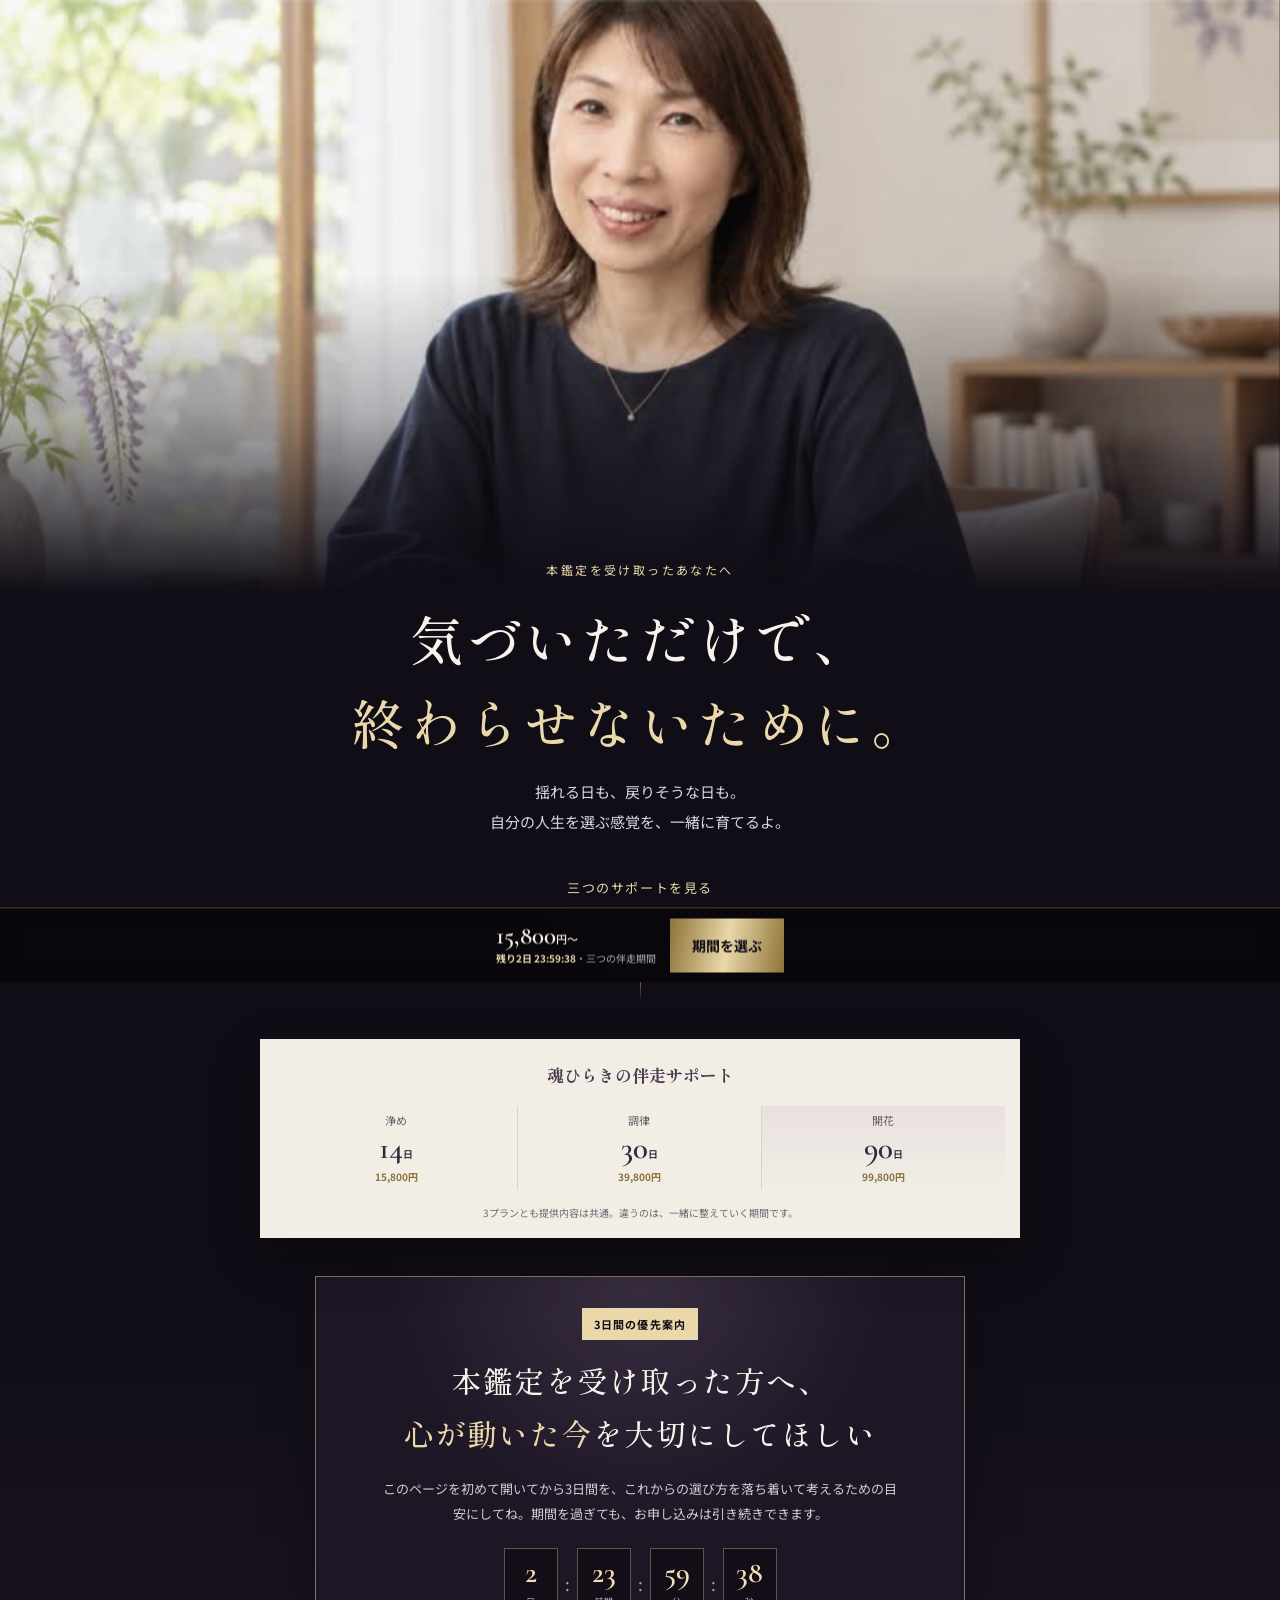
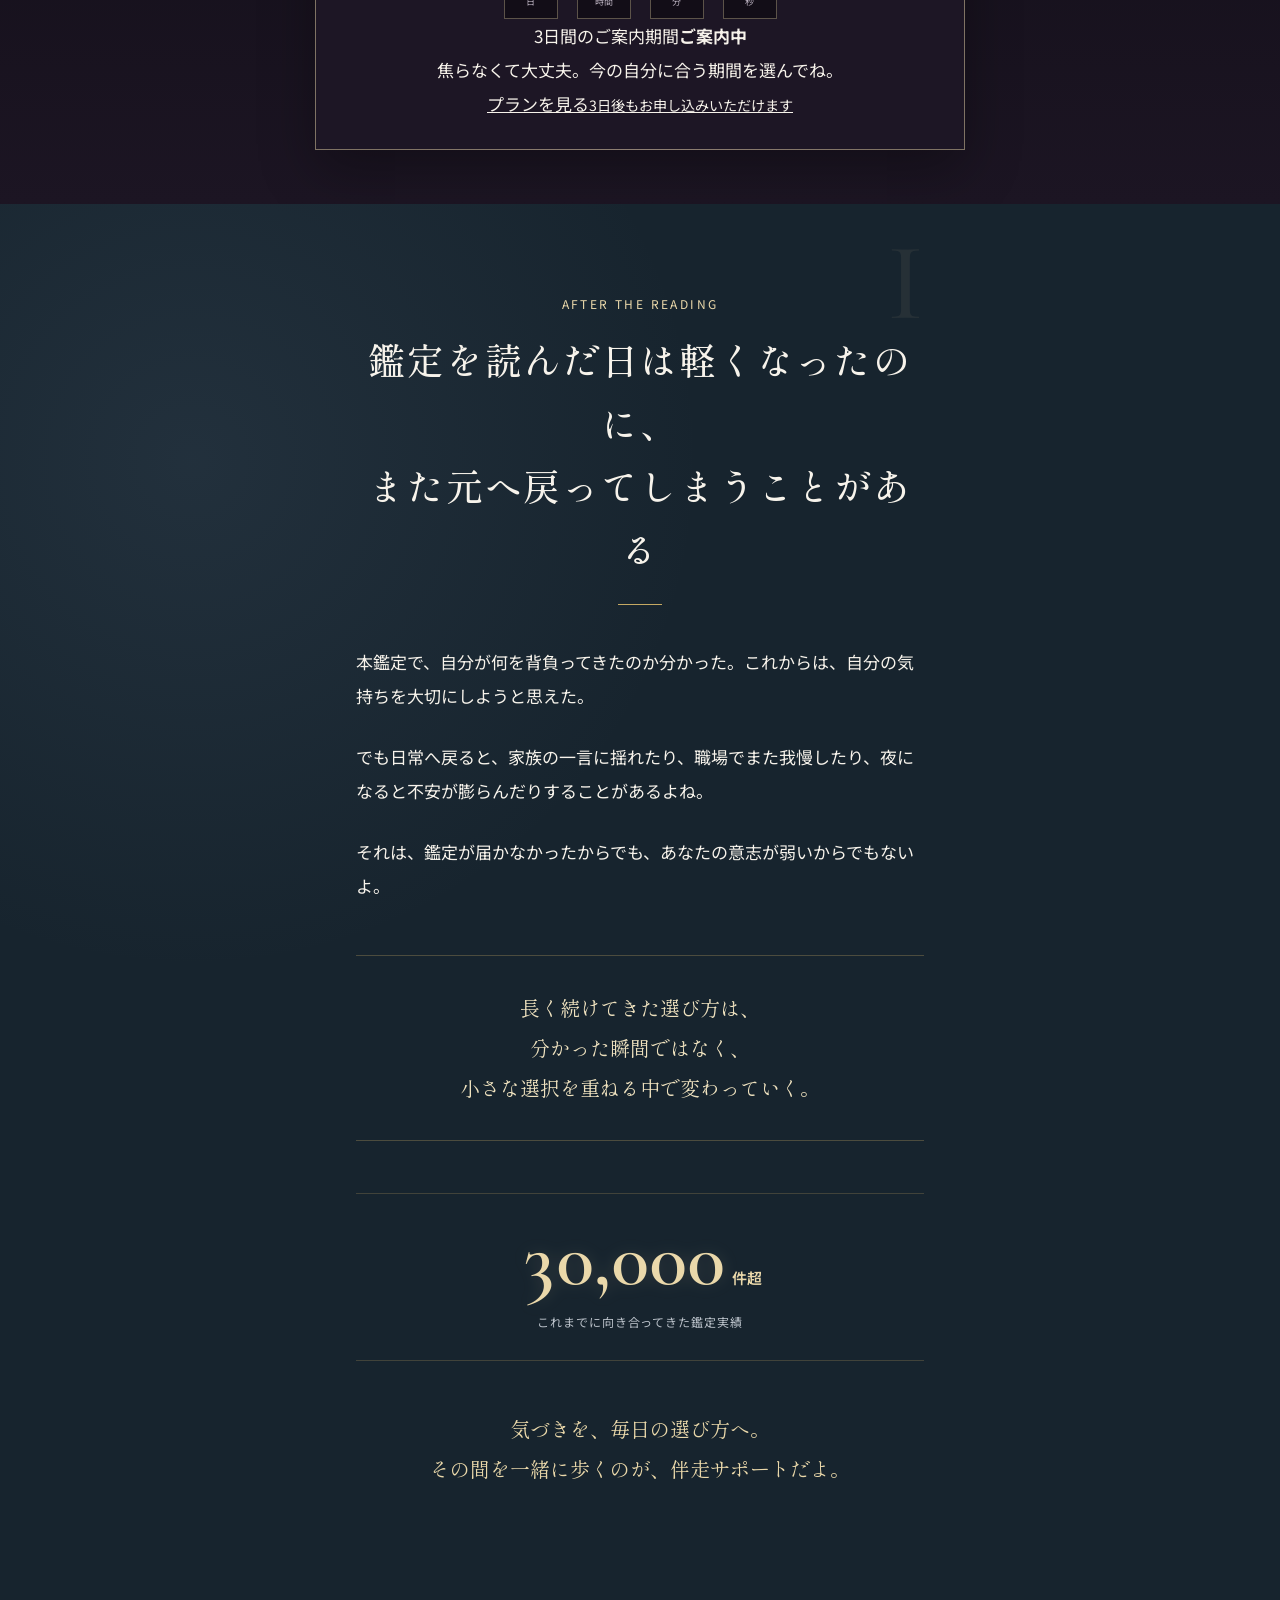
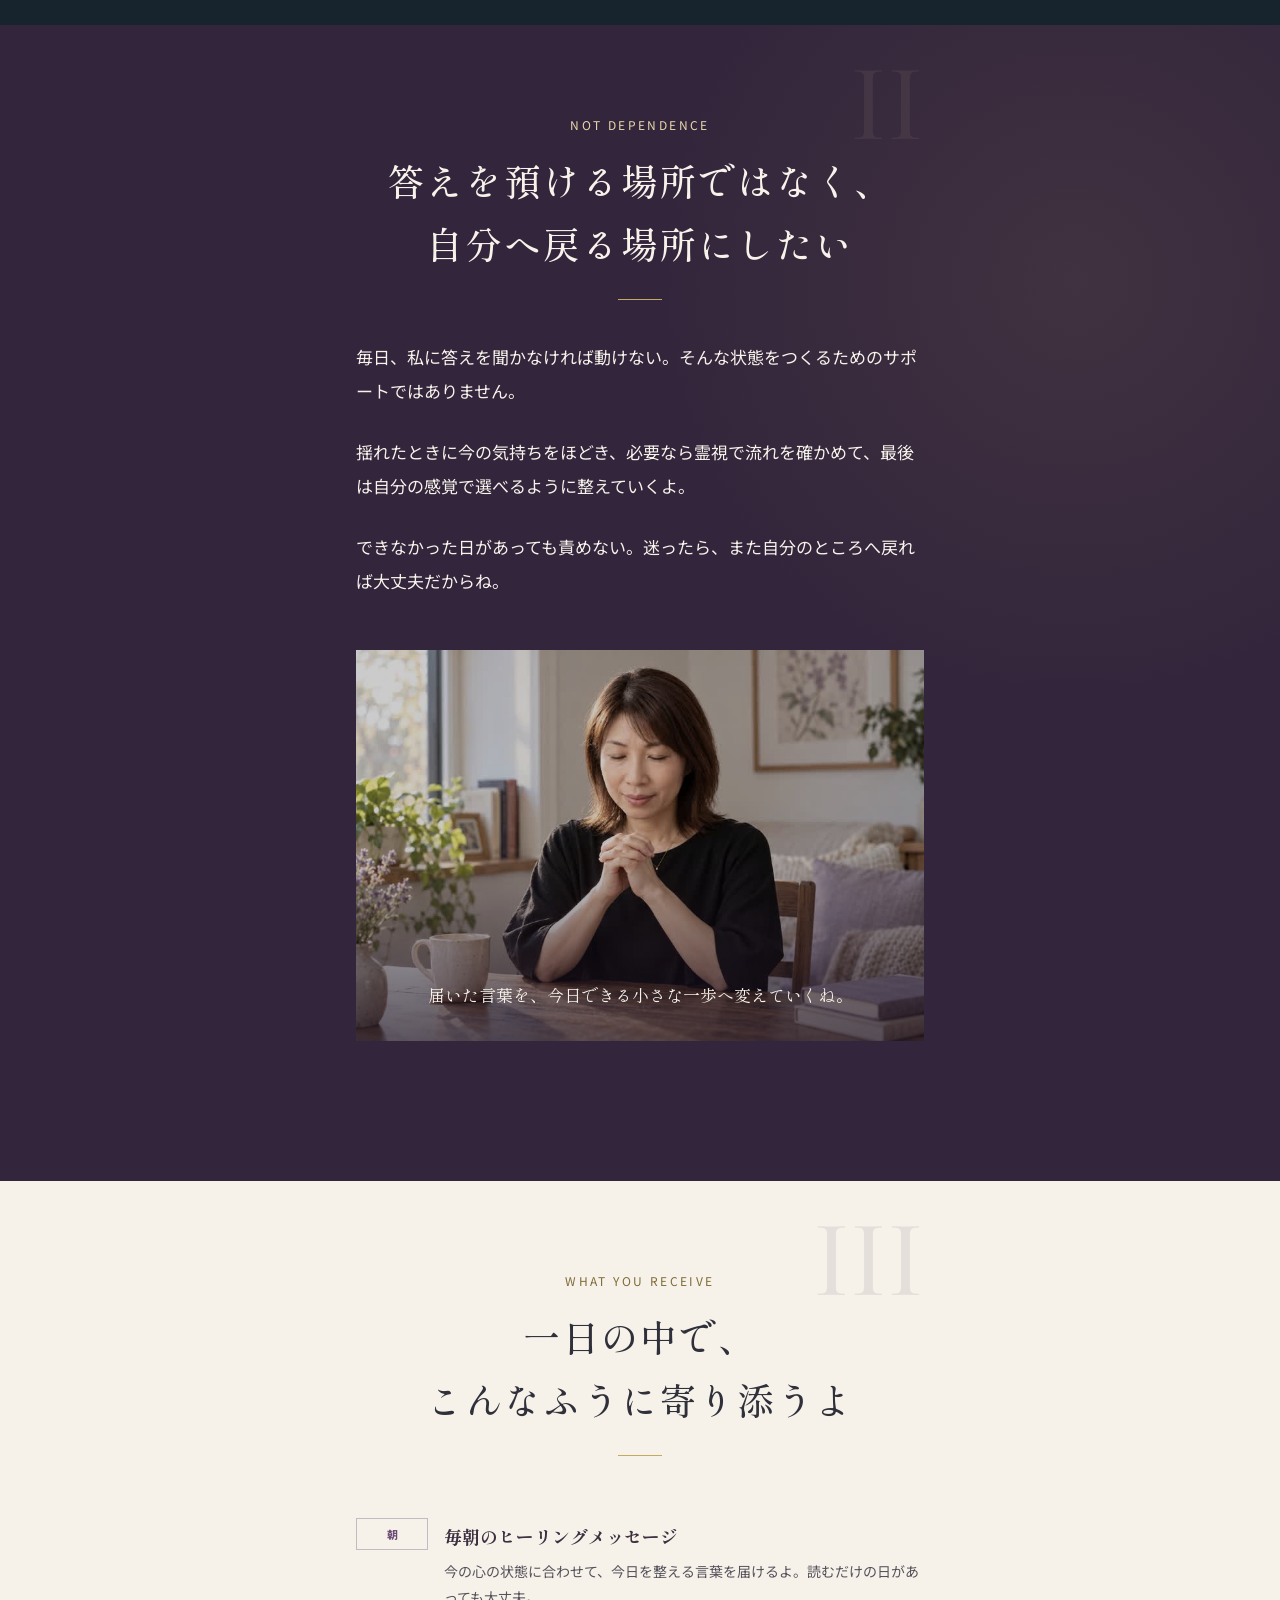
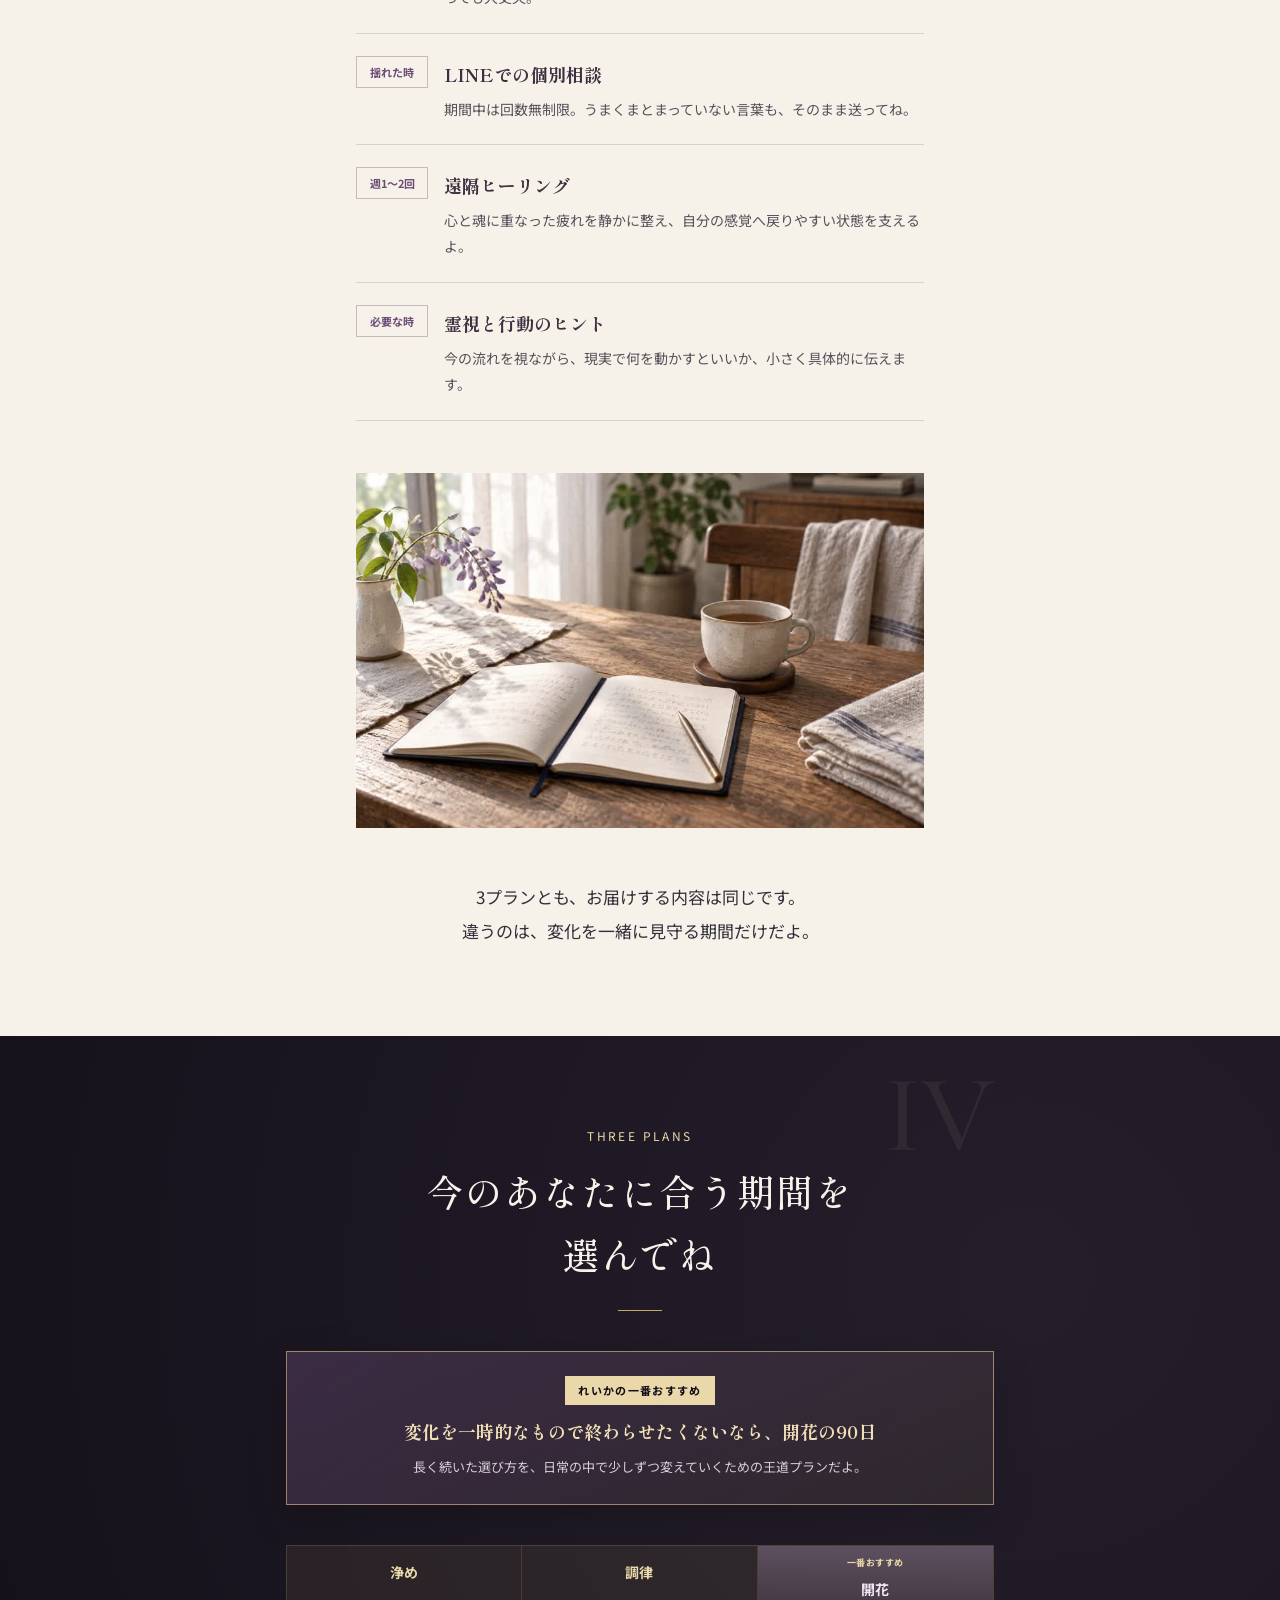
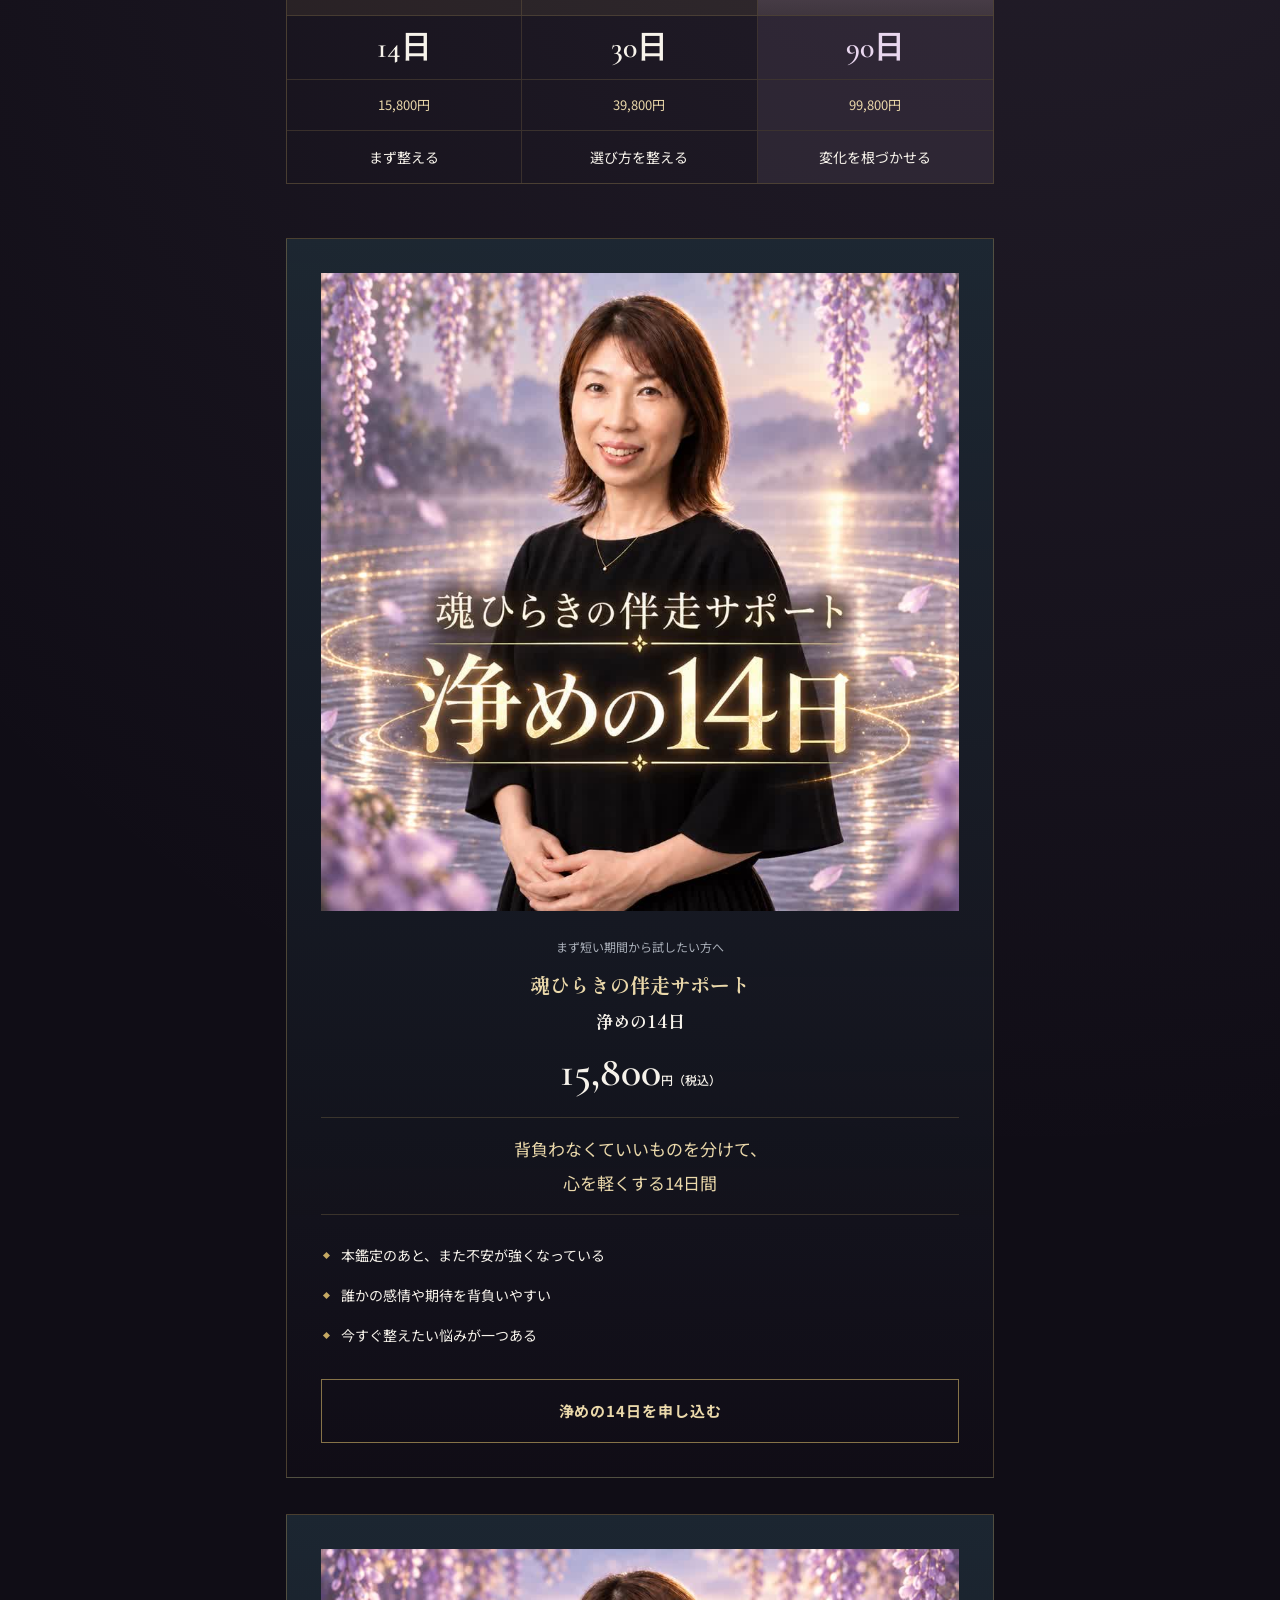
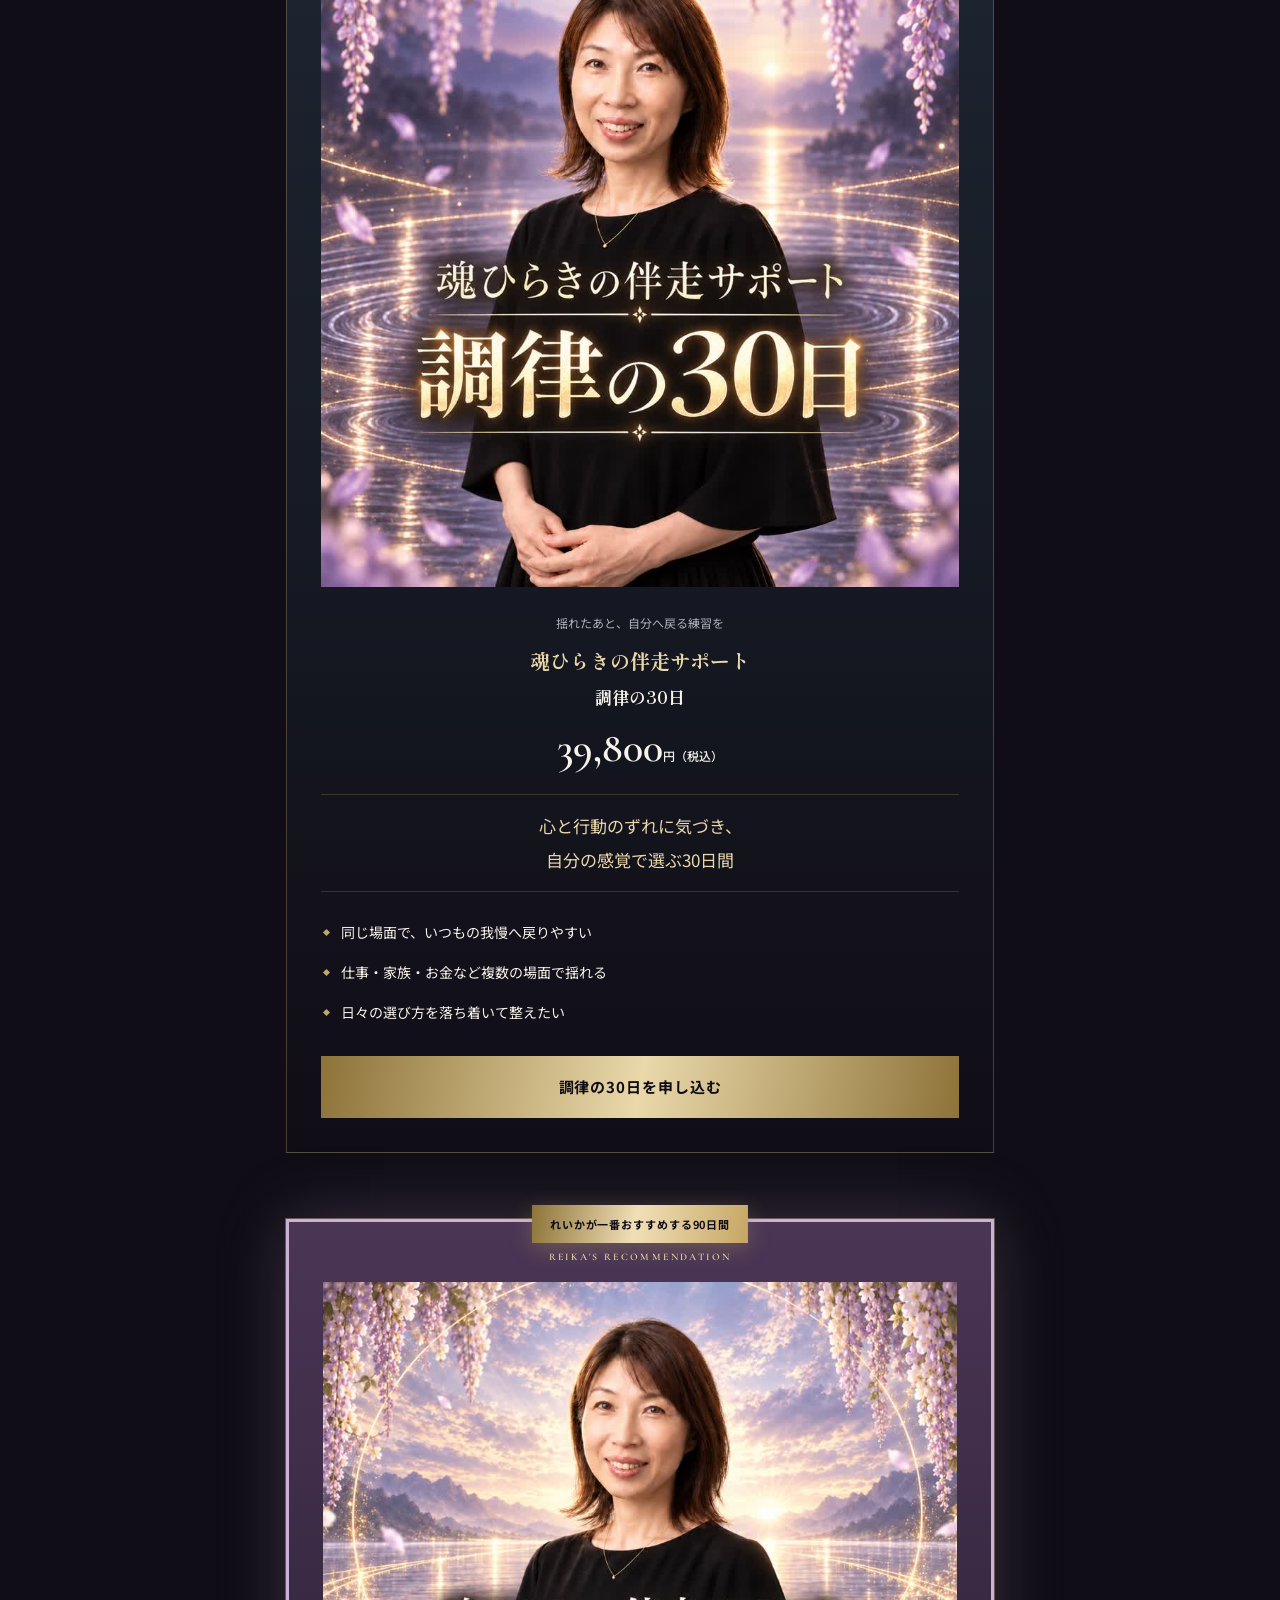
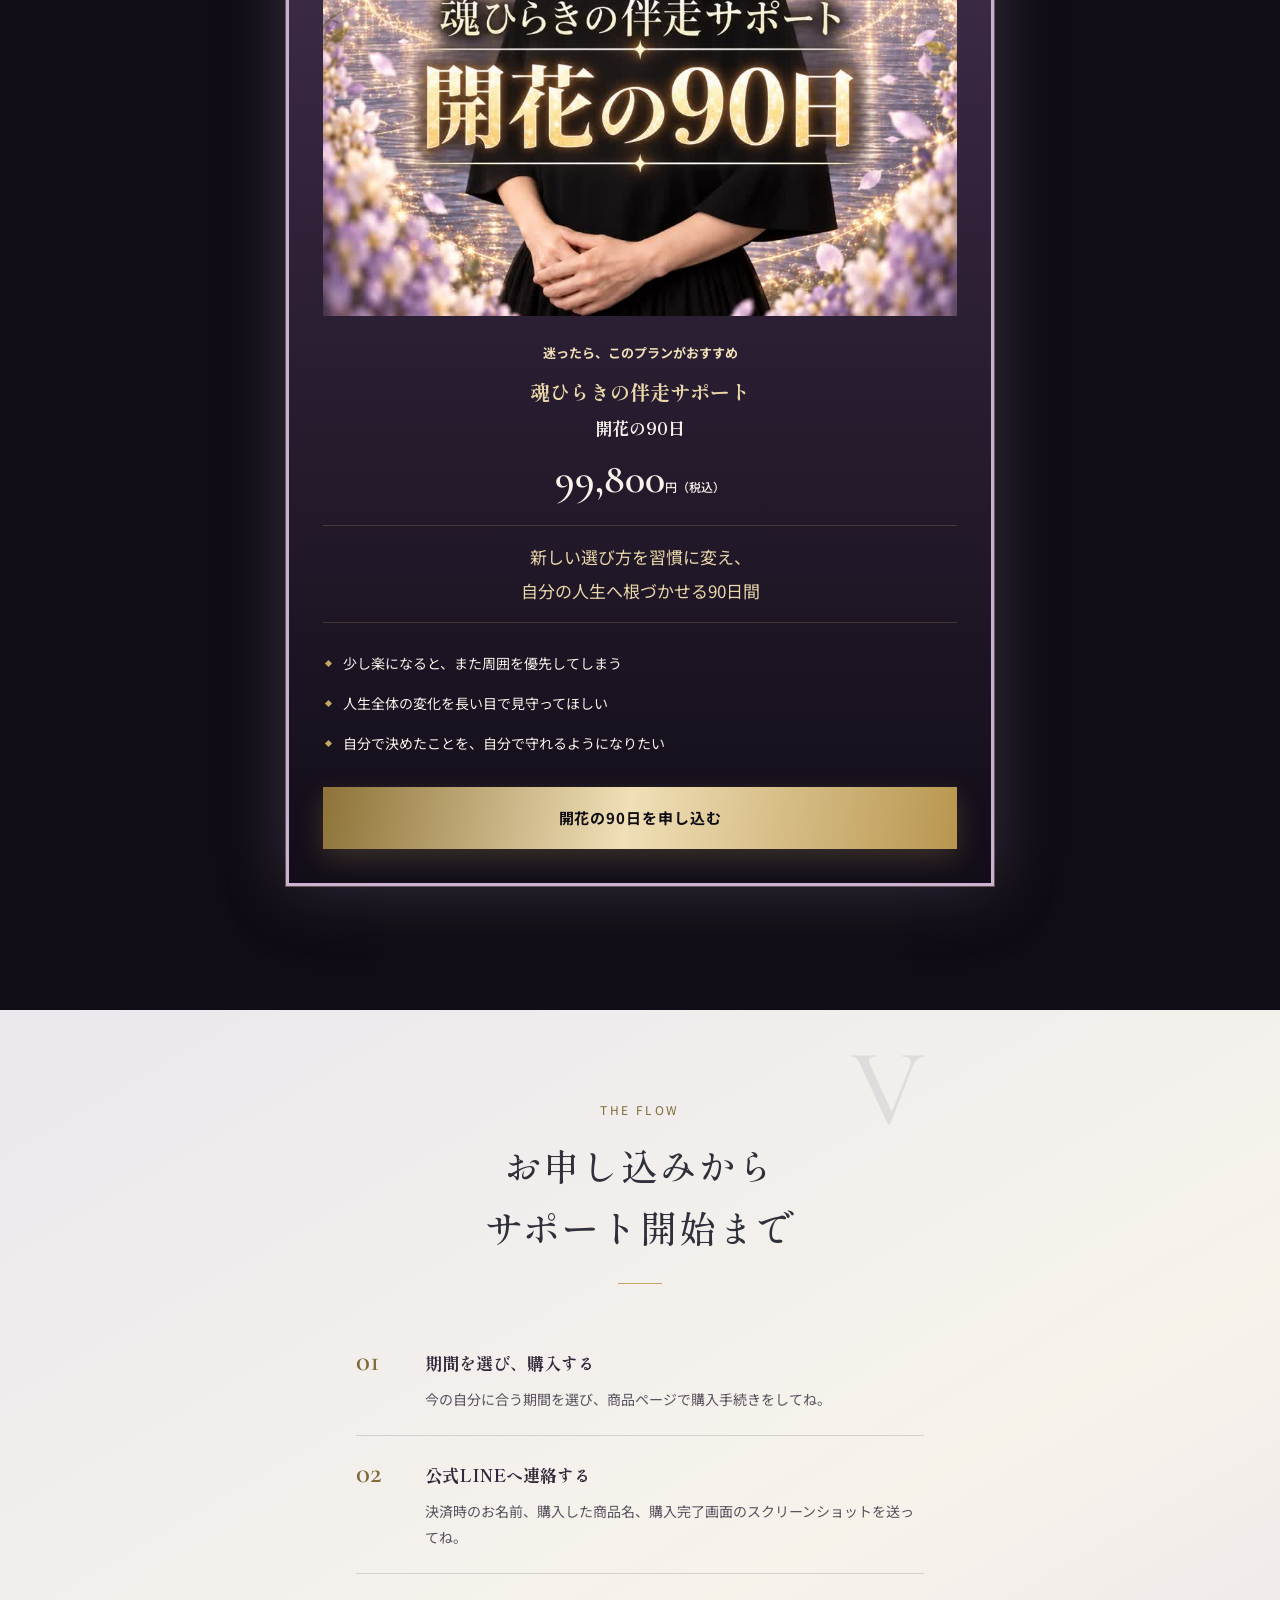
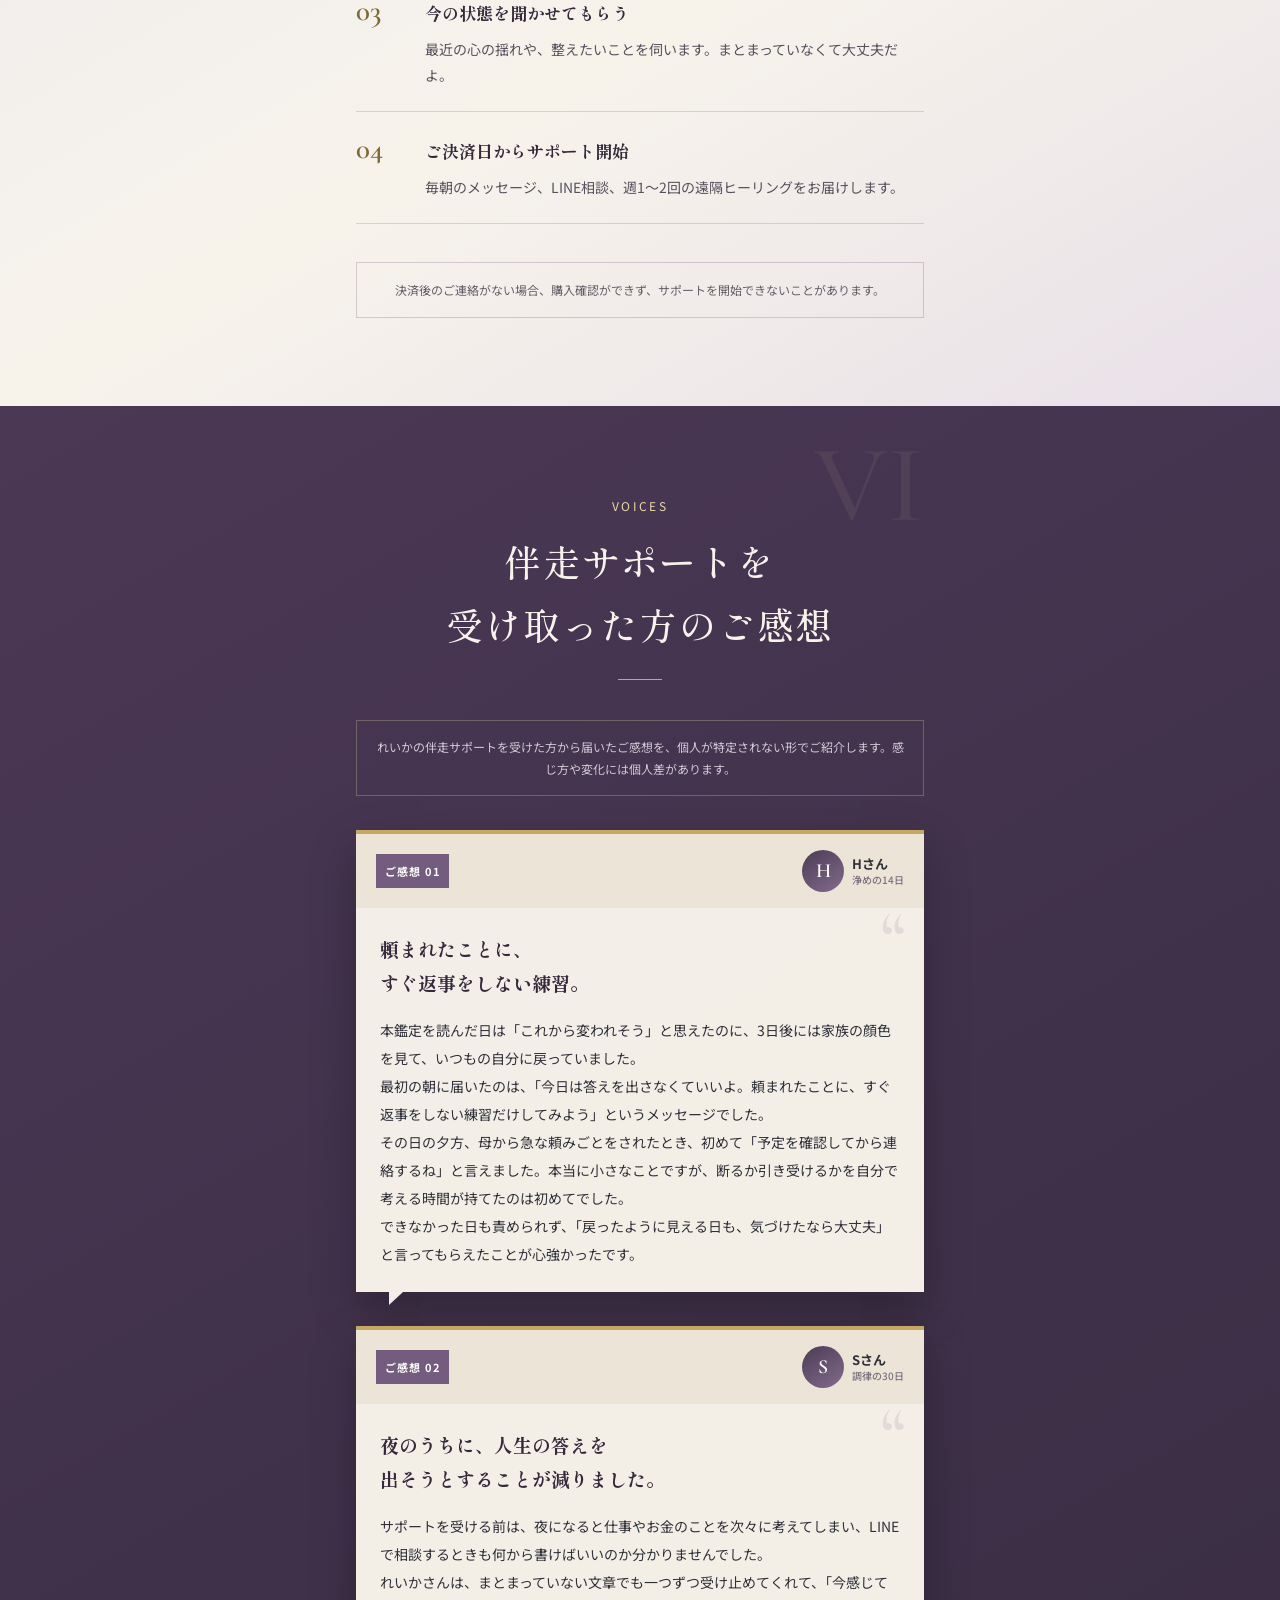
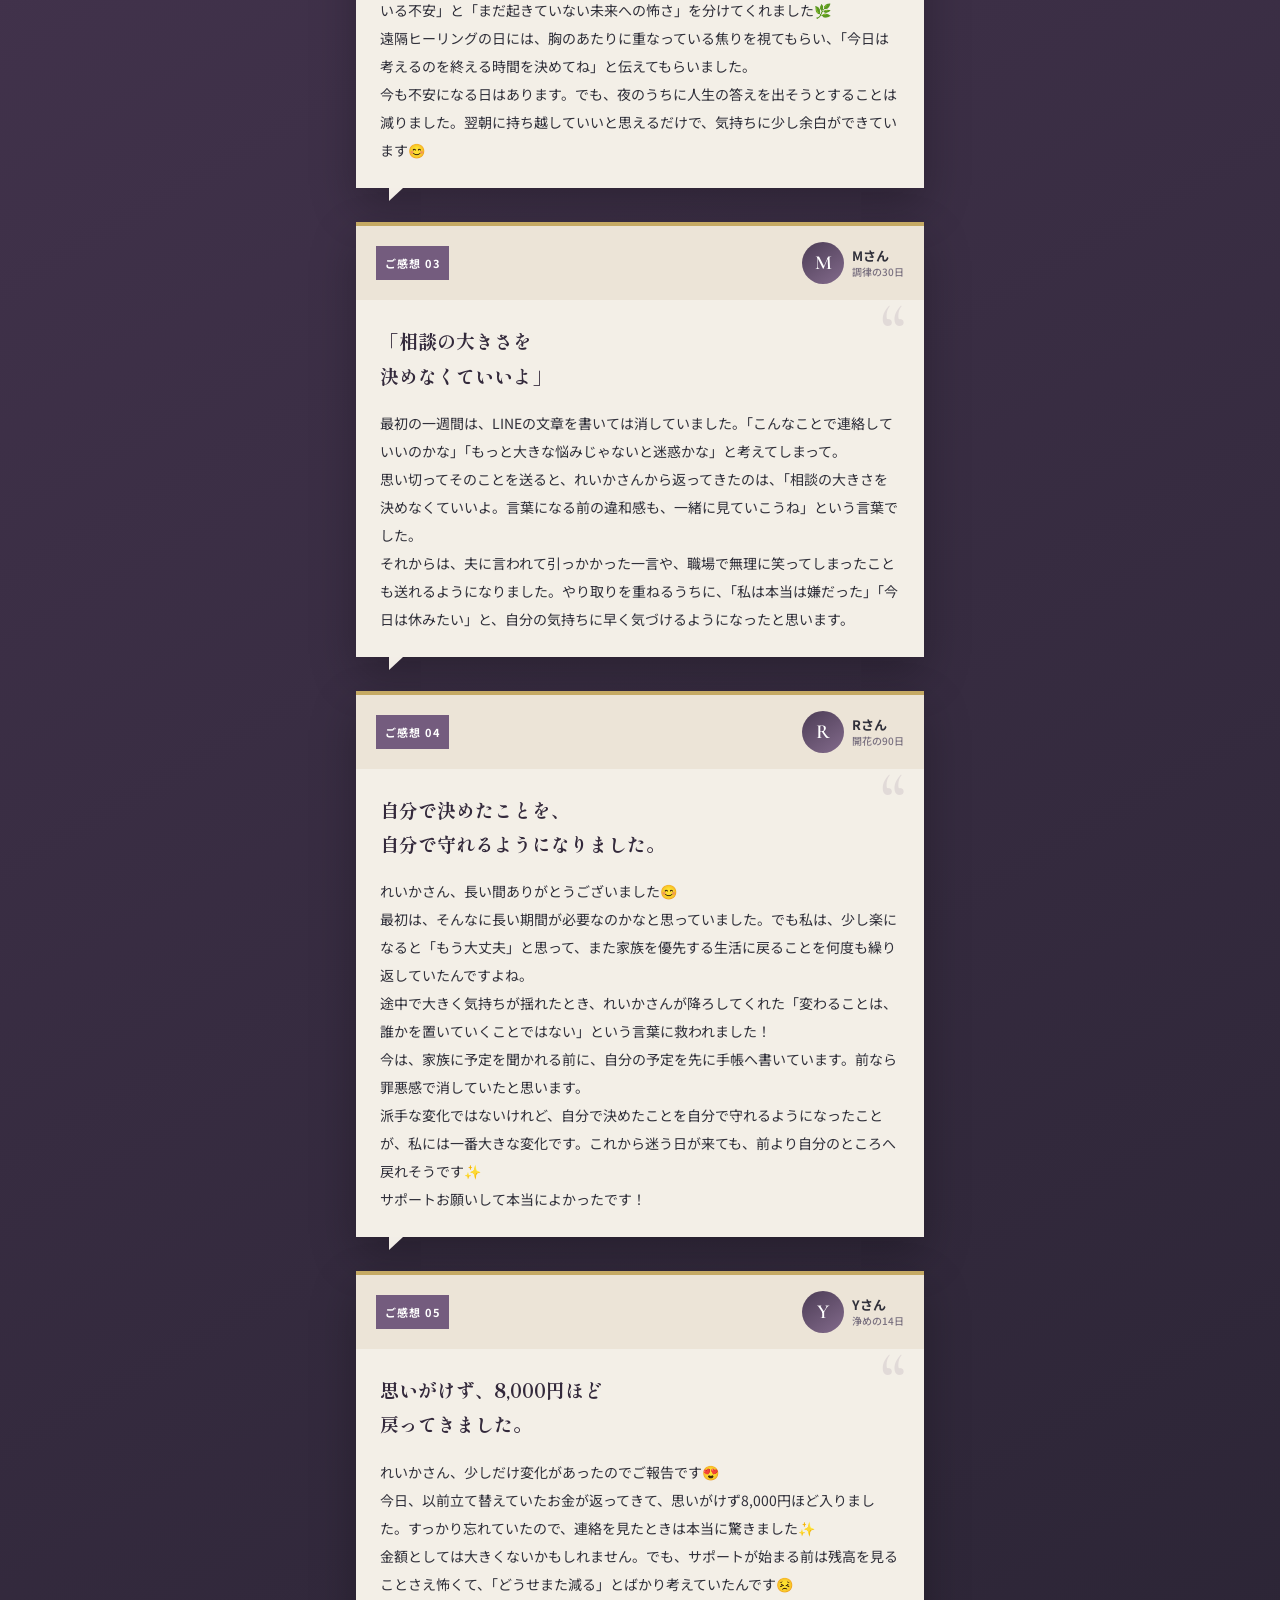
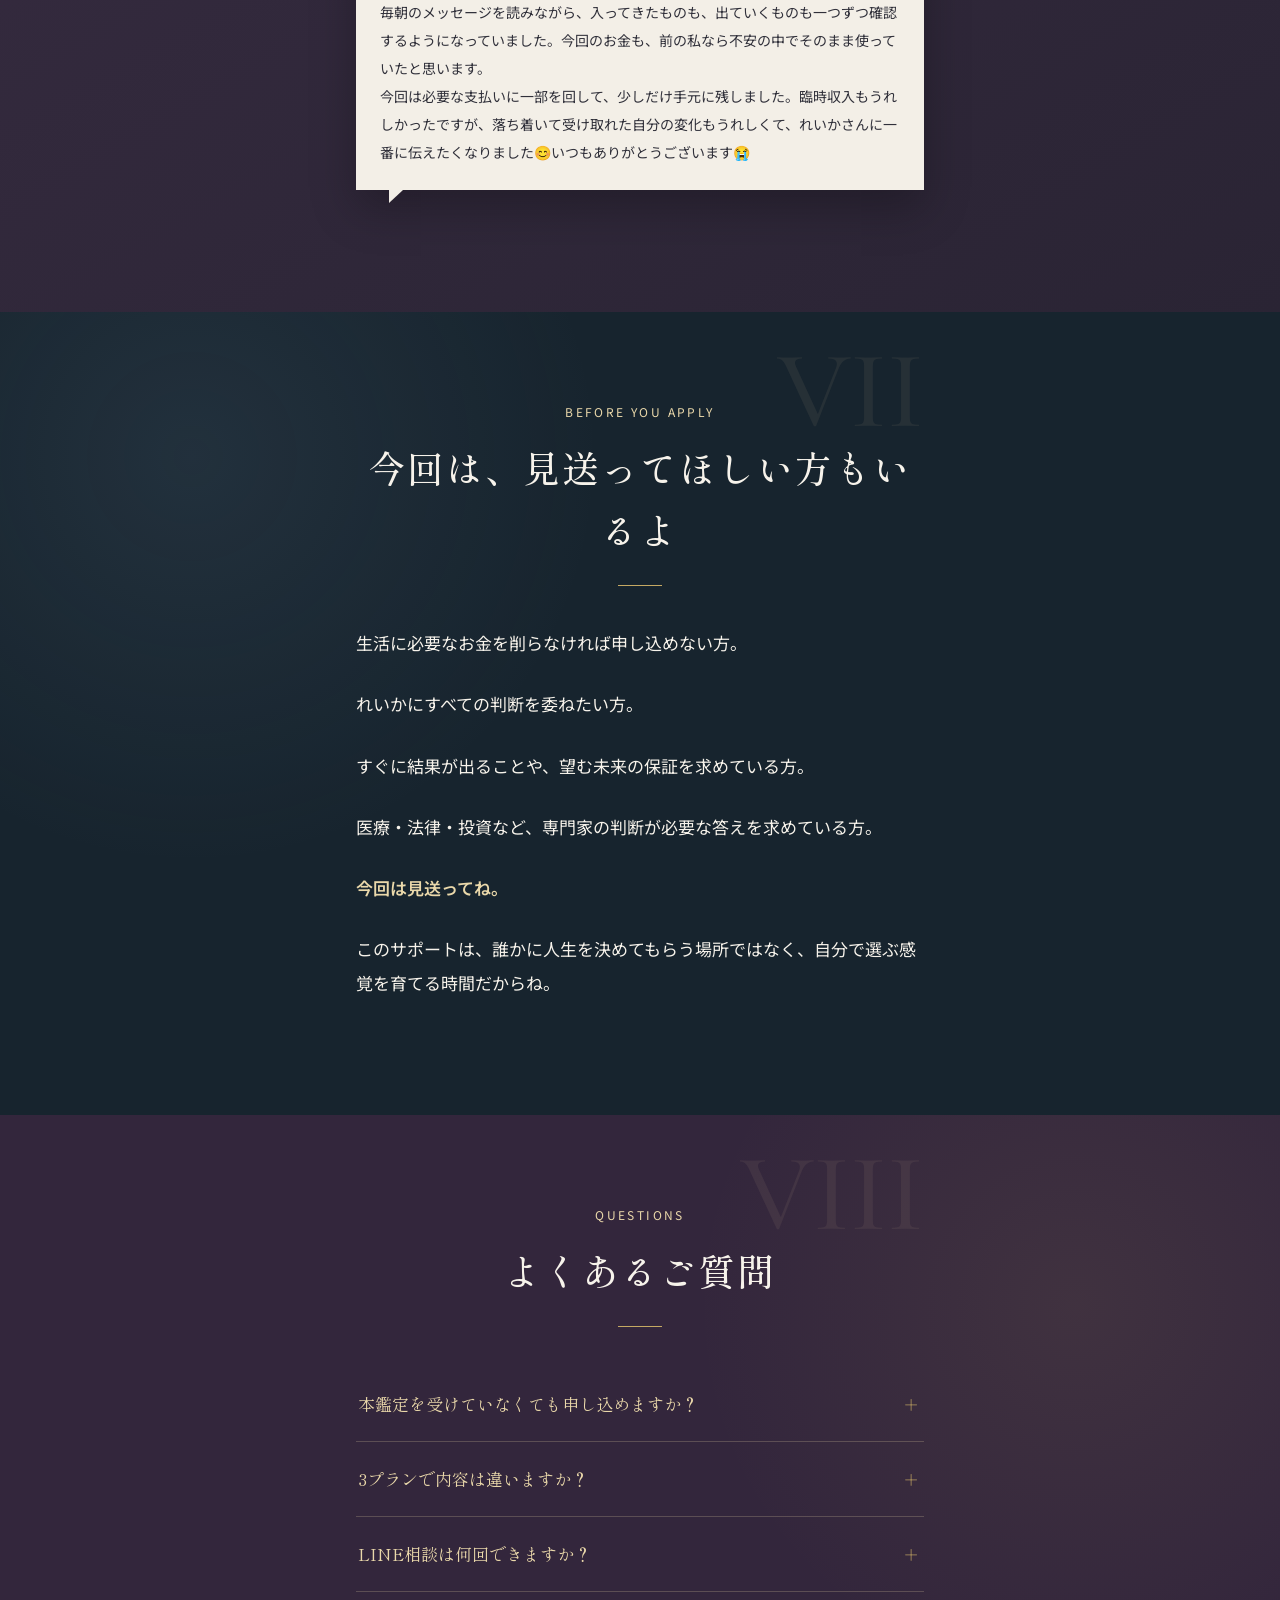
==== commit 300f553a: "Keep support purchases open and refresh countdown (support.html)" ====
--- a/support.html
+++ b/support.html
@@ -12,7 +12,7 @@
   <link href="https://fonts.googleapis.com/css2?family=Cormorant+Garamond:wght@400;500;600&amp;family=Noto+Sans+JP:wght@400;500;600;700&amp;family=Shippori+Mincho+B1:wght@400;500;600;700;800&amp;display=swap" rel="stylesheet">
   <link rel="stylesheet" href="support.css">
 </head>
-<body data-deadline-key="reika_bansou_v1" data-deadline-hours="72">
+<body data-deadline-key="reika_bansou_v2" data-deadline-hours="72">
   <div class="progress" aria-hidden="true"><span id="progressBar"></span></div>
 
   <header class="hero" id="top">
@@ -40,17 +40,22 @@
 
   <section class="limited-offer" aria-labelledby="limited-title">
     <div class="limit-box reveal">
-      <span class="limit-tag">本鑑定を受け取った方へ・3日間限定</span>
-      <h2 id="limited-title">このサポートをご案内できるのは、<br><em>初回閲覧から3日間</em>だよ</h2>
-      <p>鑑定で心が動いた感覚を、日常へ戻る前に育て始めてほしいから。このページを初めて開いた時から、3日間だけ申し込みを受け付けます。</p>
-      <div class="countdown" role="timer" aria-label="申し込み受付終了までの残り時間" aria-live="polite">
+      <span class="limit-tag">3日間の優先案内</span>
+      <h2 id="limited-title">本鑑定を受け取った方へ、<br><em>心が動いた今</em>を大切にしてほしい</h2>
+      <p>このページを初めて開いてから3日間を、これからの選び方を落ち着いて考えるための目安にしてね。期間を過ぎても、お申し込みは引き続きできます。</p>
+      <div class="countdown" role="timer" aria-label="優先案内期間の残り時間" aria-live="polite">
         <div><b data-d>2</b><span>日</span></div><i>:</i>
         <div><b data-h>23</b><span>時間</span></div><i>:</i>
         <div><b data-m>59</b><span>分</span></div><i>:</i>
         <div><b data-s>59</b><span>秒</span></div>
       </div>
-      <div class="countdown-expired" role="status">3日間の申し込み受付は終了しました。<br>それでもサポートを希望する場合は、公式LINEで相談してね。</div>
-      <small>同じブラウザでは、再訪したときも残り時間を引き継ぎます。</small>
+      <div class="countdown-expired" role="status">3日間の優先案内期間は終了しました。<br><strong>お申し込みは、引き続き受け付けています。</strong></div>
+      <div class="urgency" aria-label="優先案内期間の進み具合">
+        <div class="urgency-head"><span>3日間のご案内期間</span><strong data-urgency-label>ご案内中</strong></div>
+        <div class="urgency-track"><span data-urgency-bar></span></div>
+        <p>焦らなくて大丈夫。今の自分に合う期間を選んでね。</p>
+      </div>
+      <a class="limit-cta" href="#plans">プランを見る<small>3日後もお申し込みいただけます</small></a>
     </div>
   </section>
 
@@ -260,7 +265,7 @@
           <details><summary>毎日返信しないといけませんか？</summary><p>返信できない日があっても大丈夫。毎朝のメッセージを読むだけの日や、静かに過ごす日があっていいよ。</p></details>
           <details><summary>遠隔ヒーリングはどのくらいの頻度ですか？</summary><p>週1〜2回を目安に行います。受け取り方には個人差があり、変化や結果を保証するものではありません。</p></details>
           <details><summary>途中で期間を延長できますか？</summary><p>状況に応じて、終了後に別の期間へ申し込むことはできます。無理に継続を勧めることはありません。</p></details>
-          <details><summary>3日間を過ぎたら申し込めませんか？</summary><p>このページからの申し込み受付は、初回閲覧から3日間です。期限後もサポートを希望する場合は、公式LINEで今の状態を聞かせてね。</p></details>
+          <details><summary>3日間を過ぎたら申し込めませんか？</summary><p>3日間を過ぎても、このページから引き続き申し込めます。カウンターは、鑑定後の気持ちが新しいうちに今後を考えるための目安として表示しています。</p></details>
         </div>
       </div>
     </section>
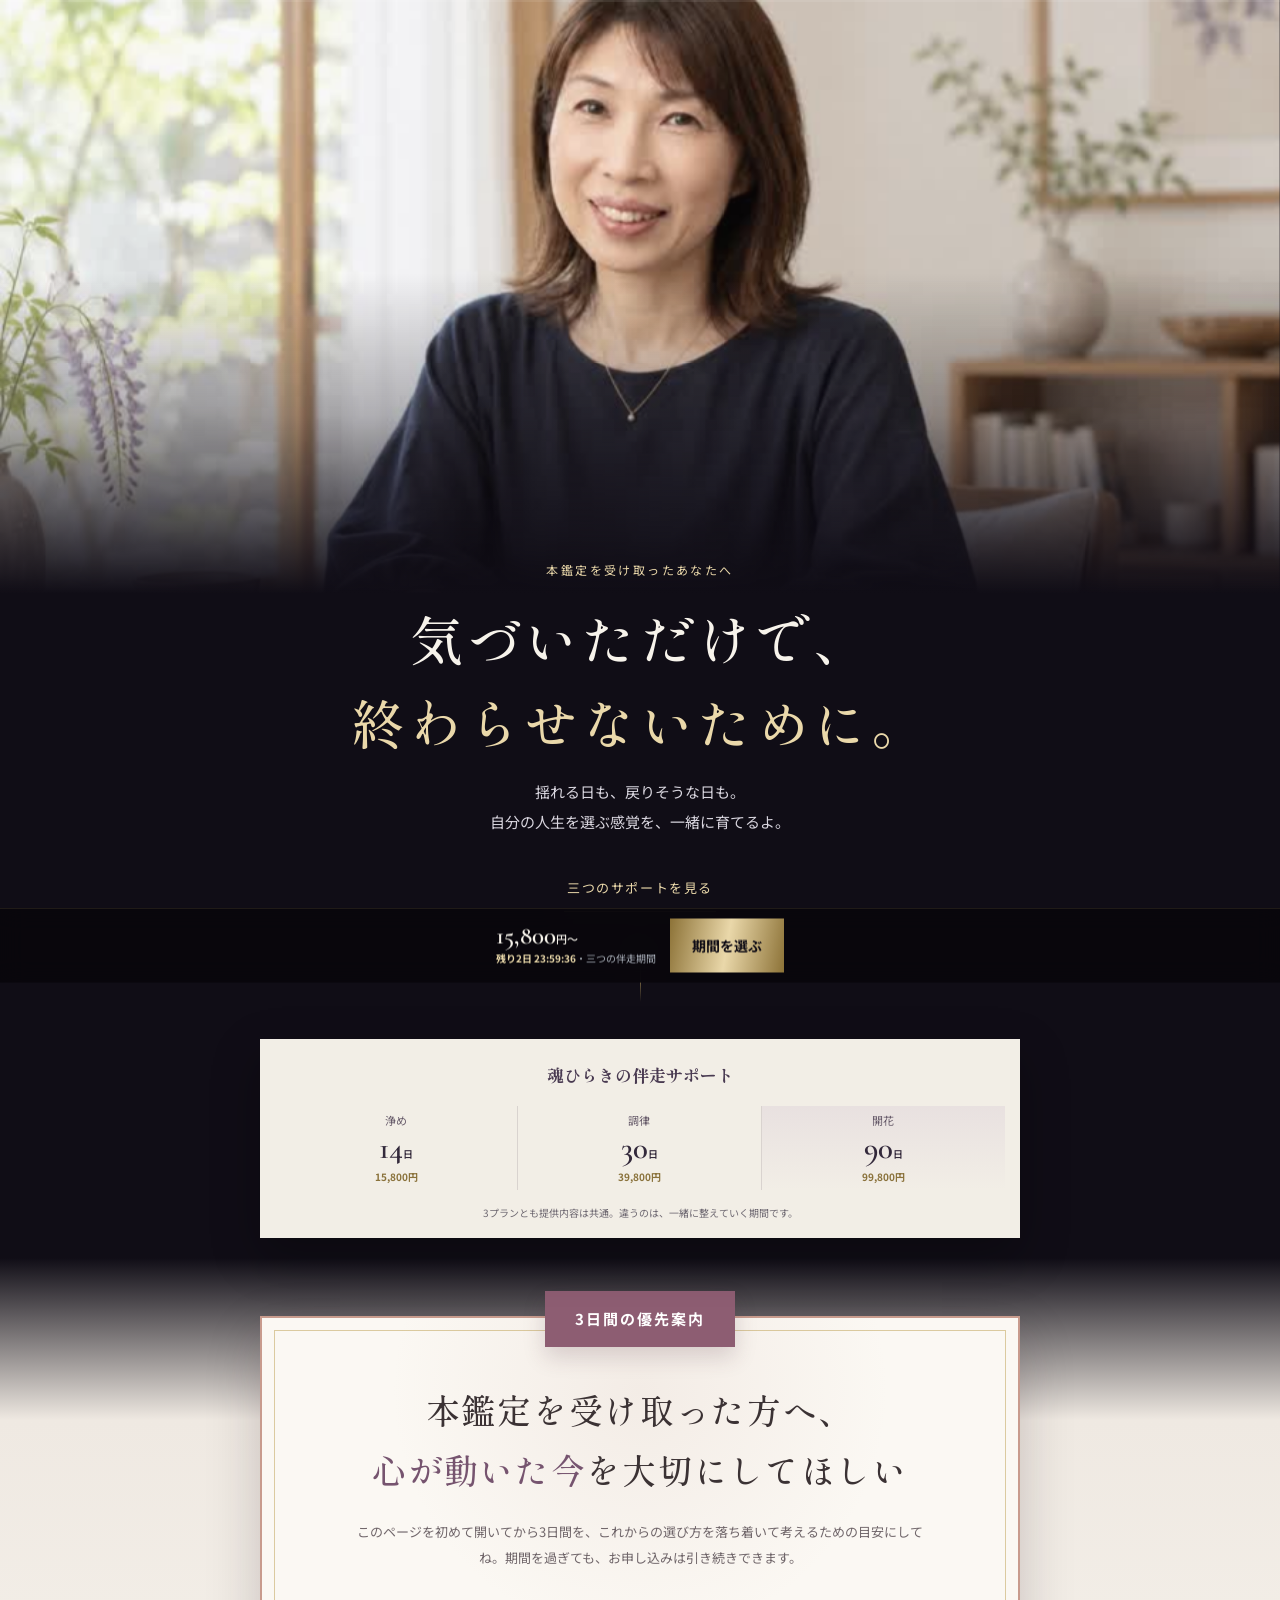
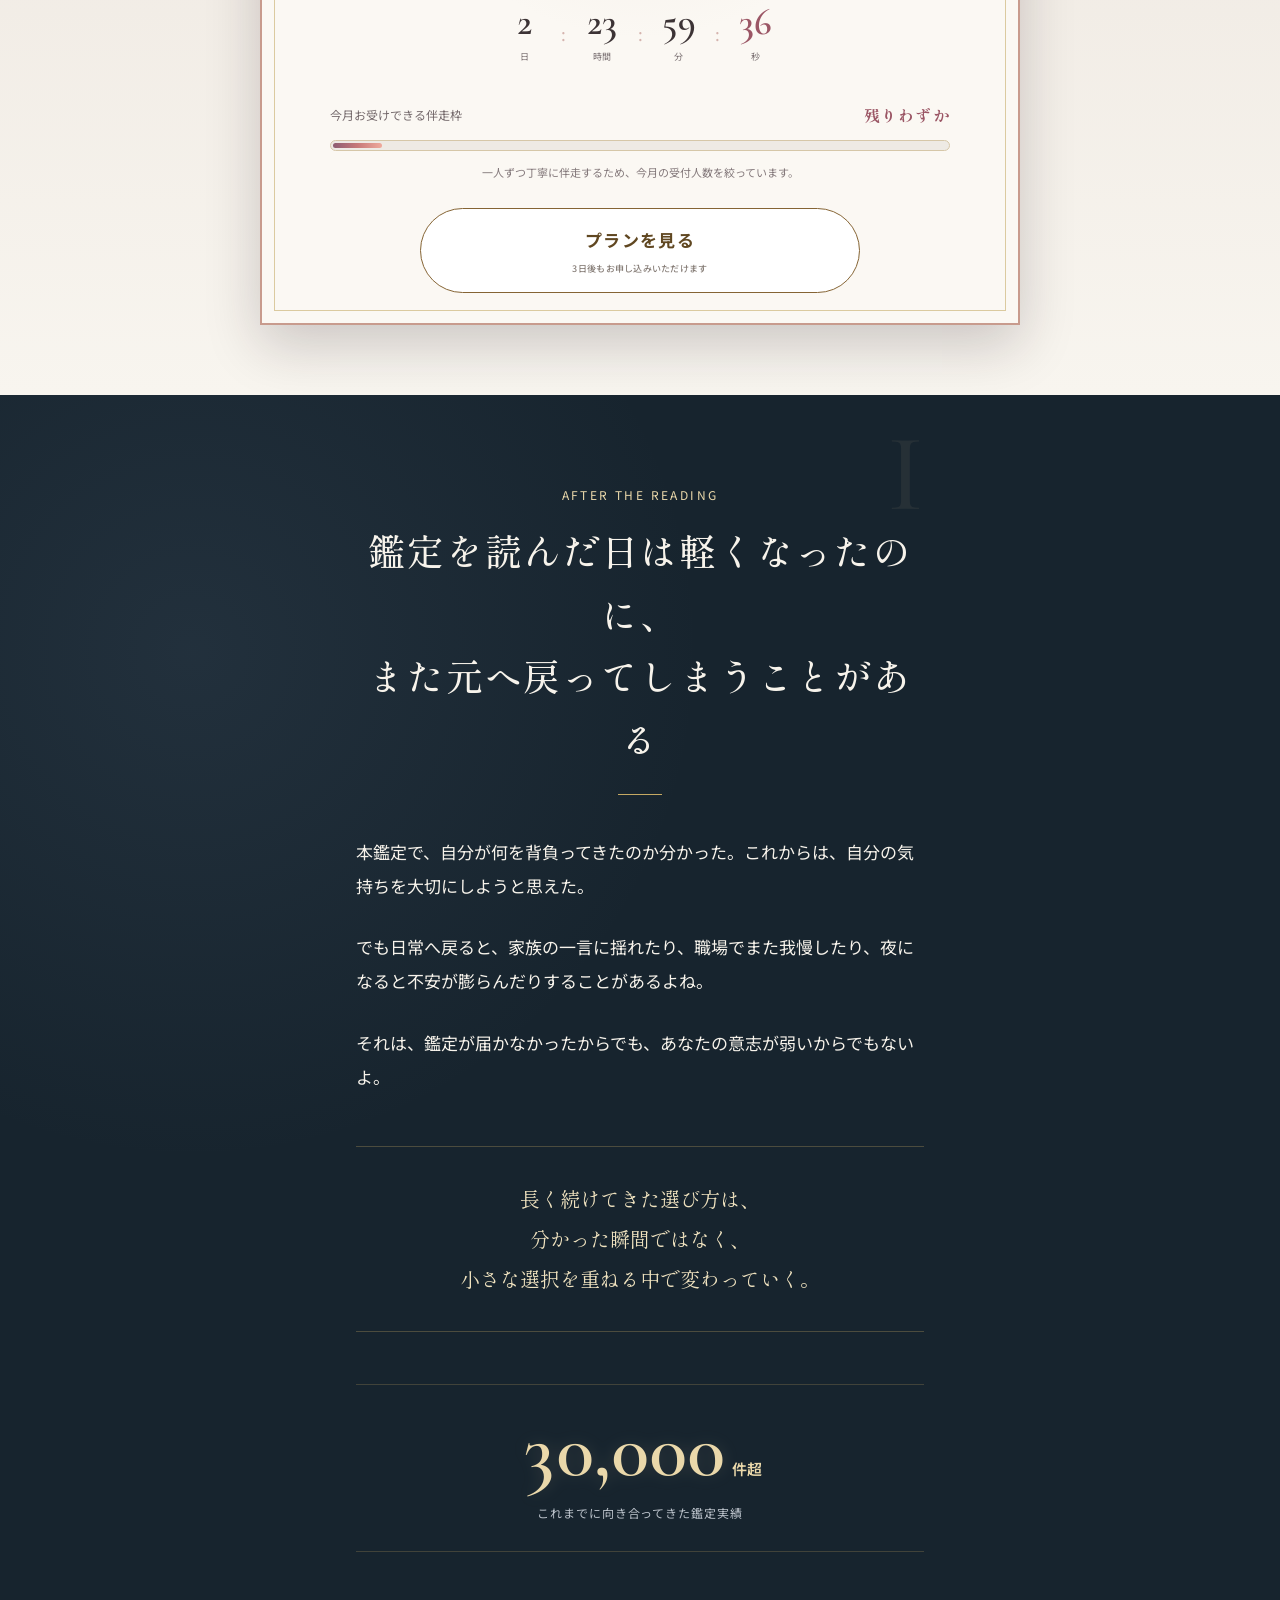
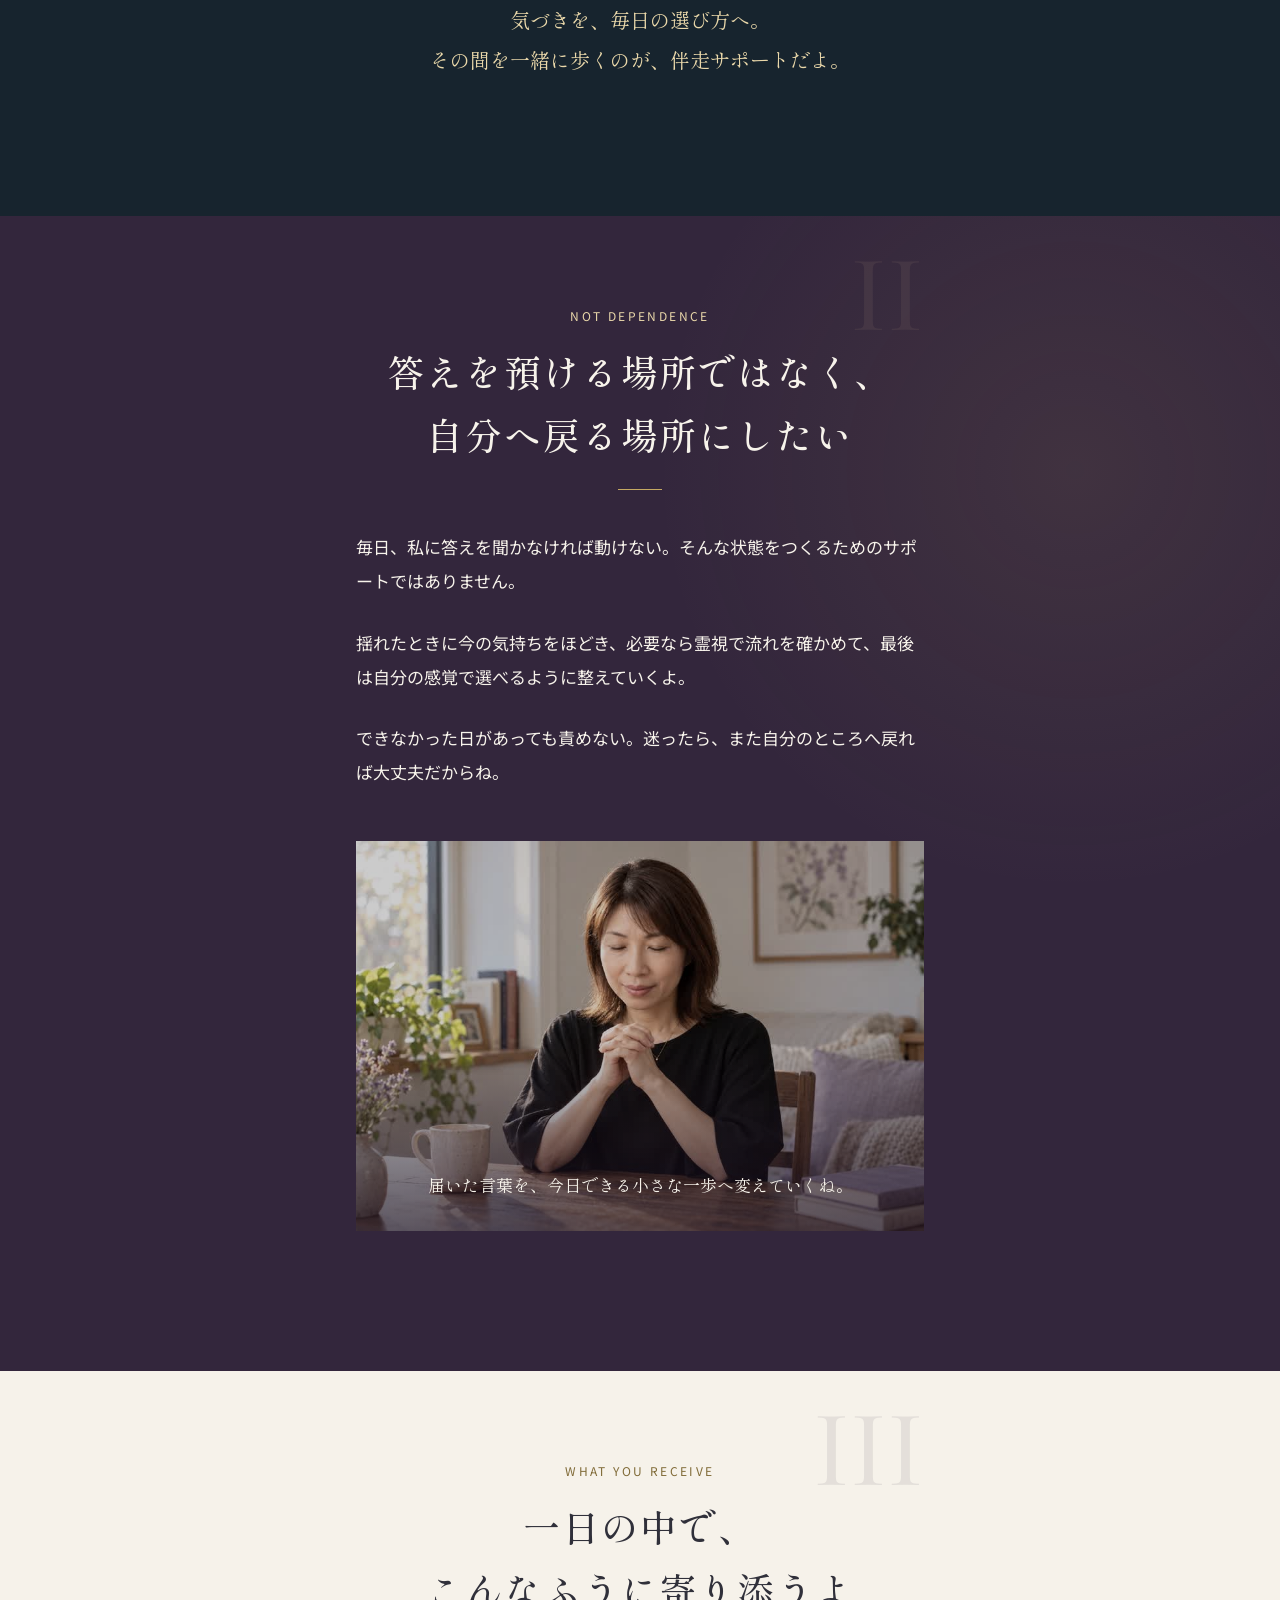
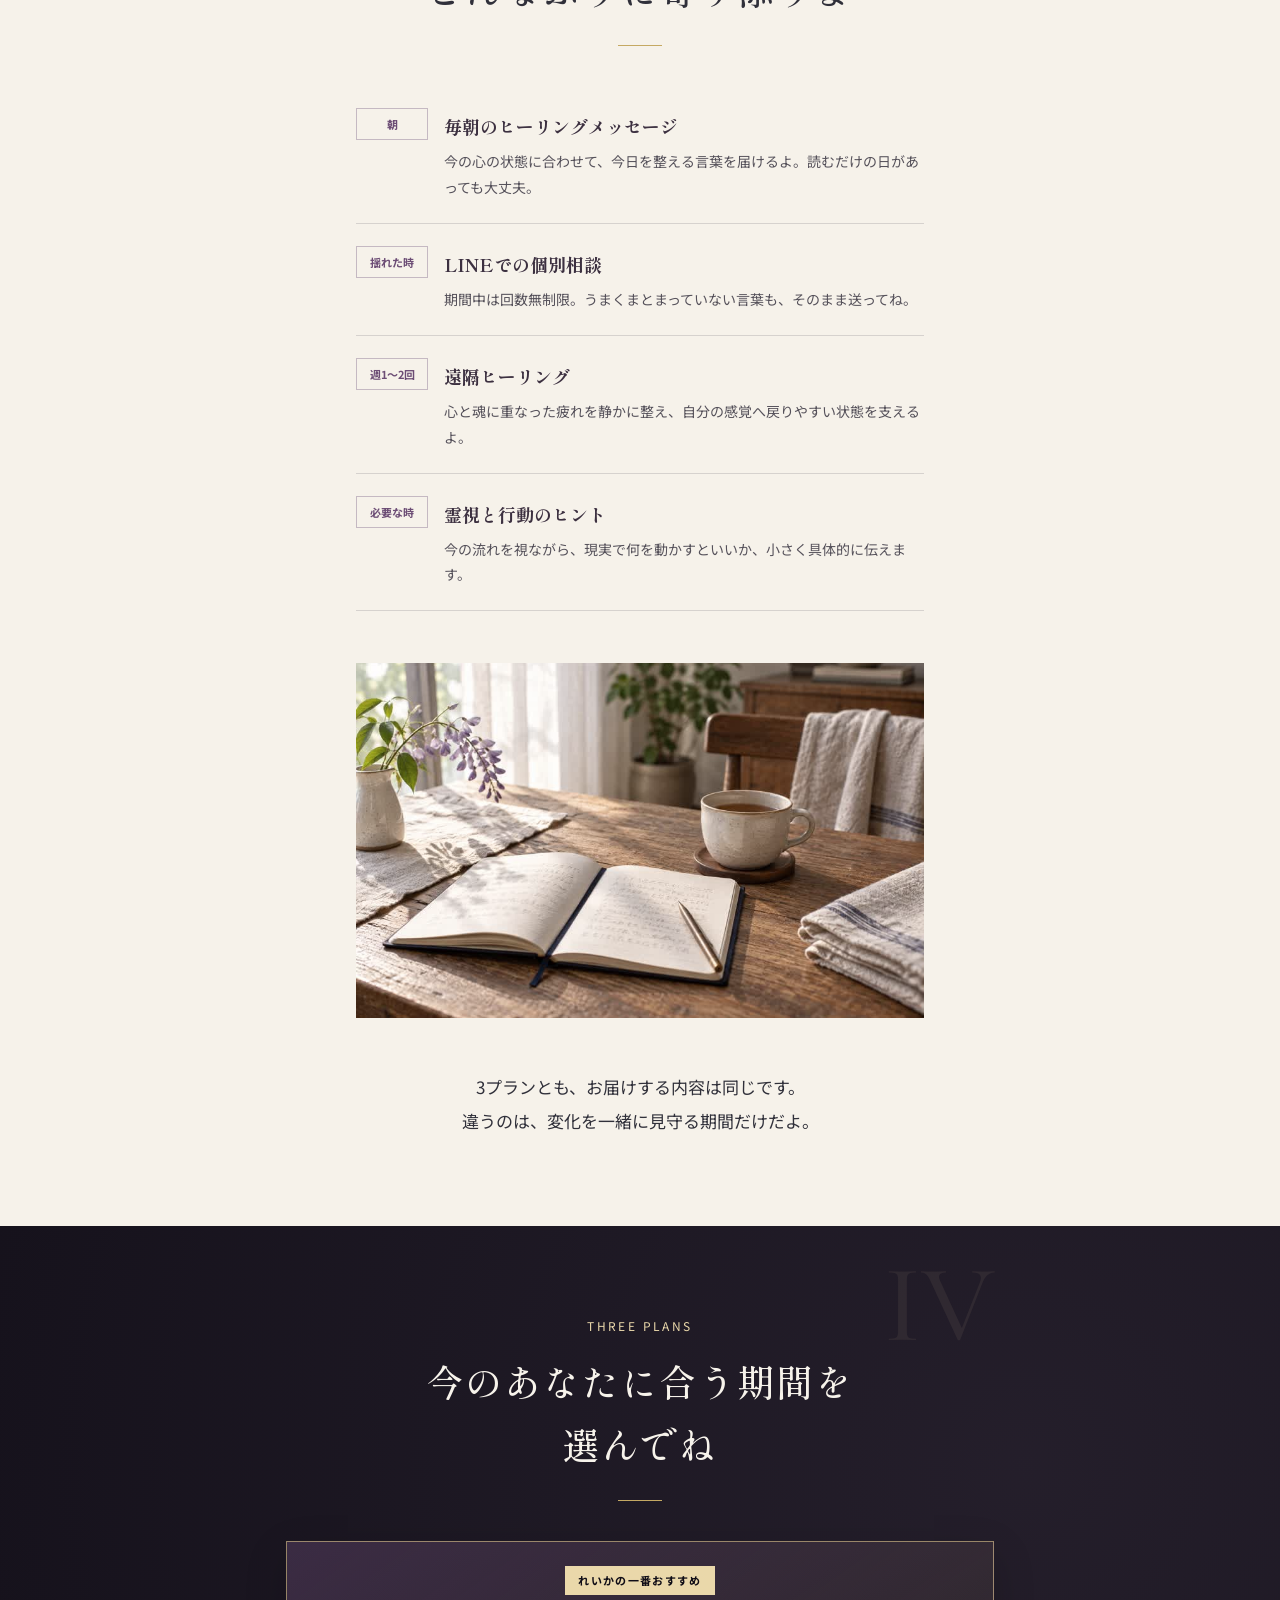
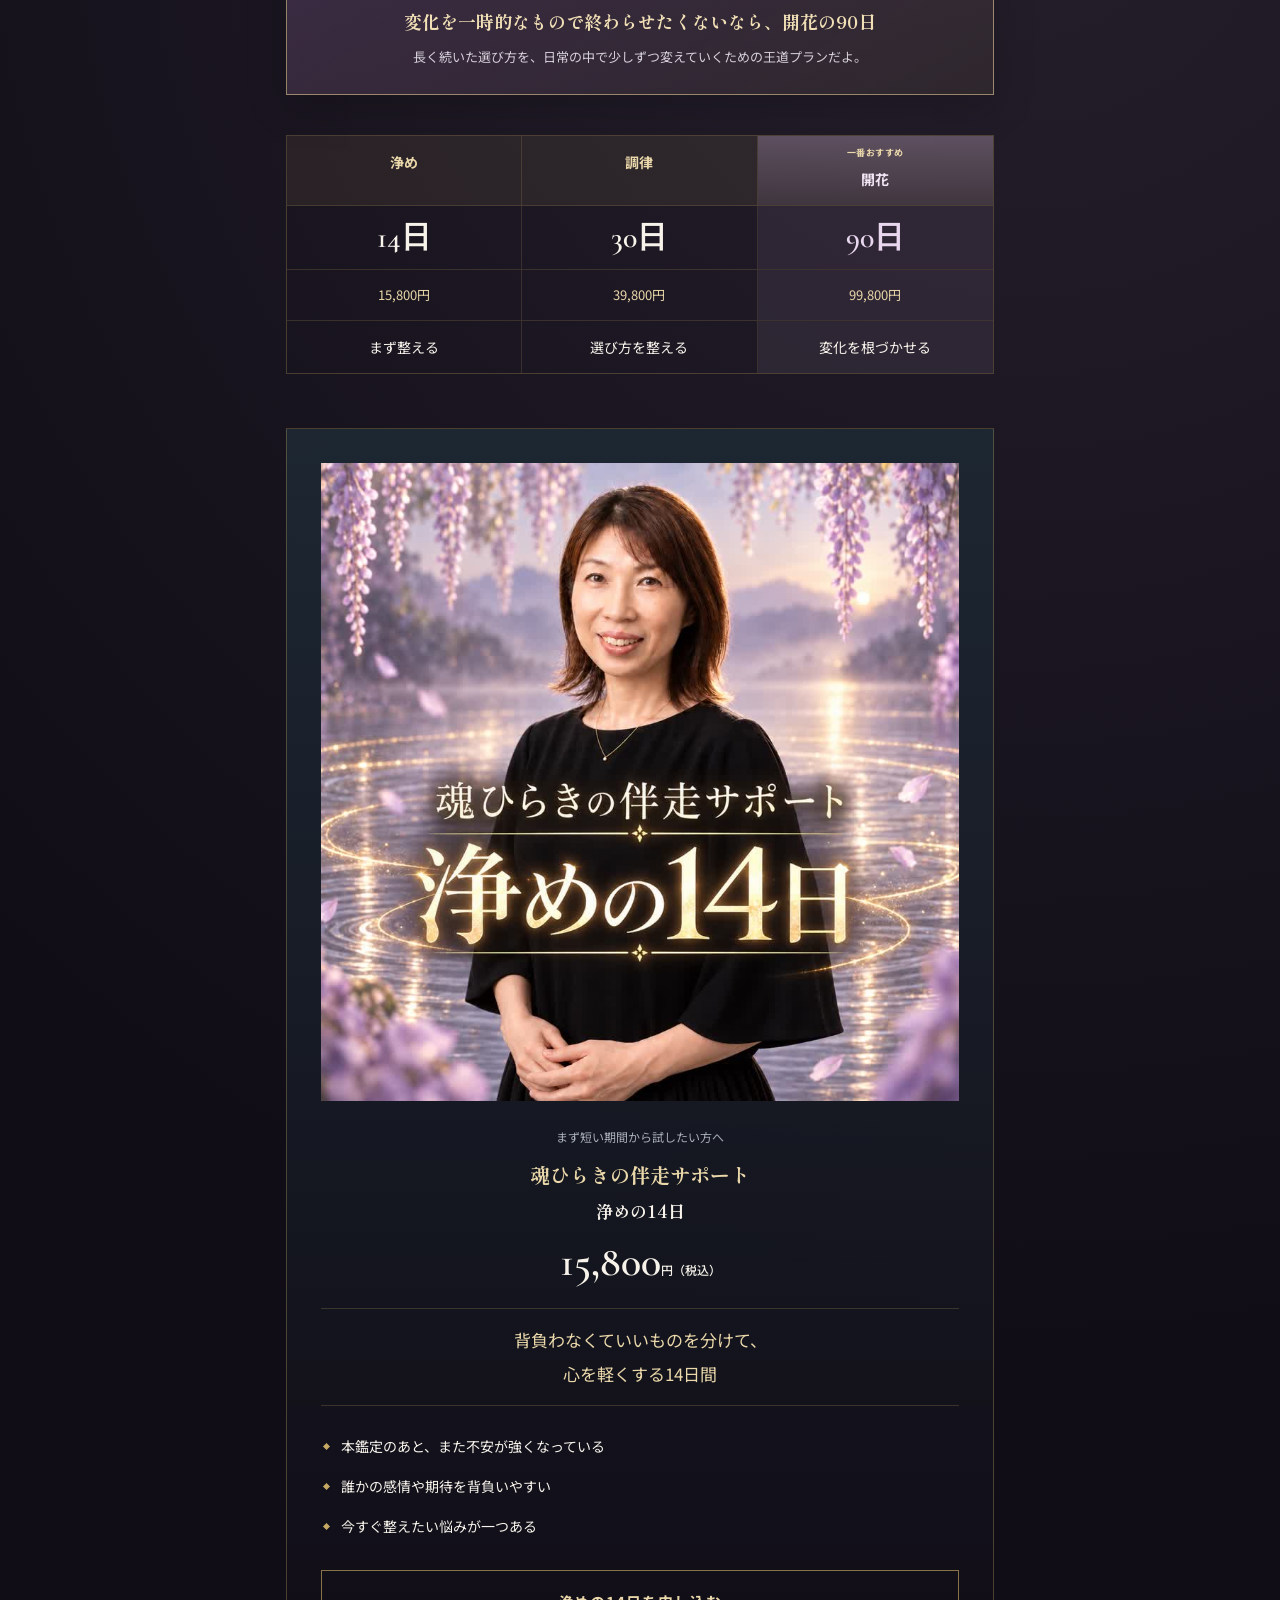
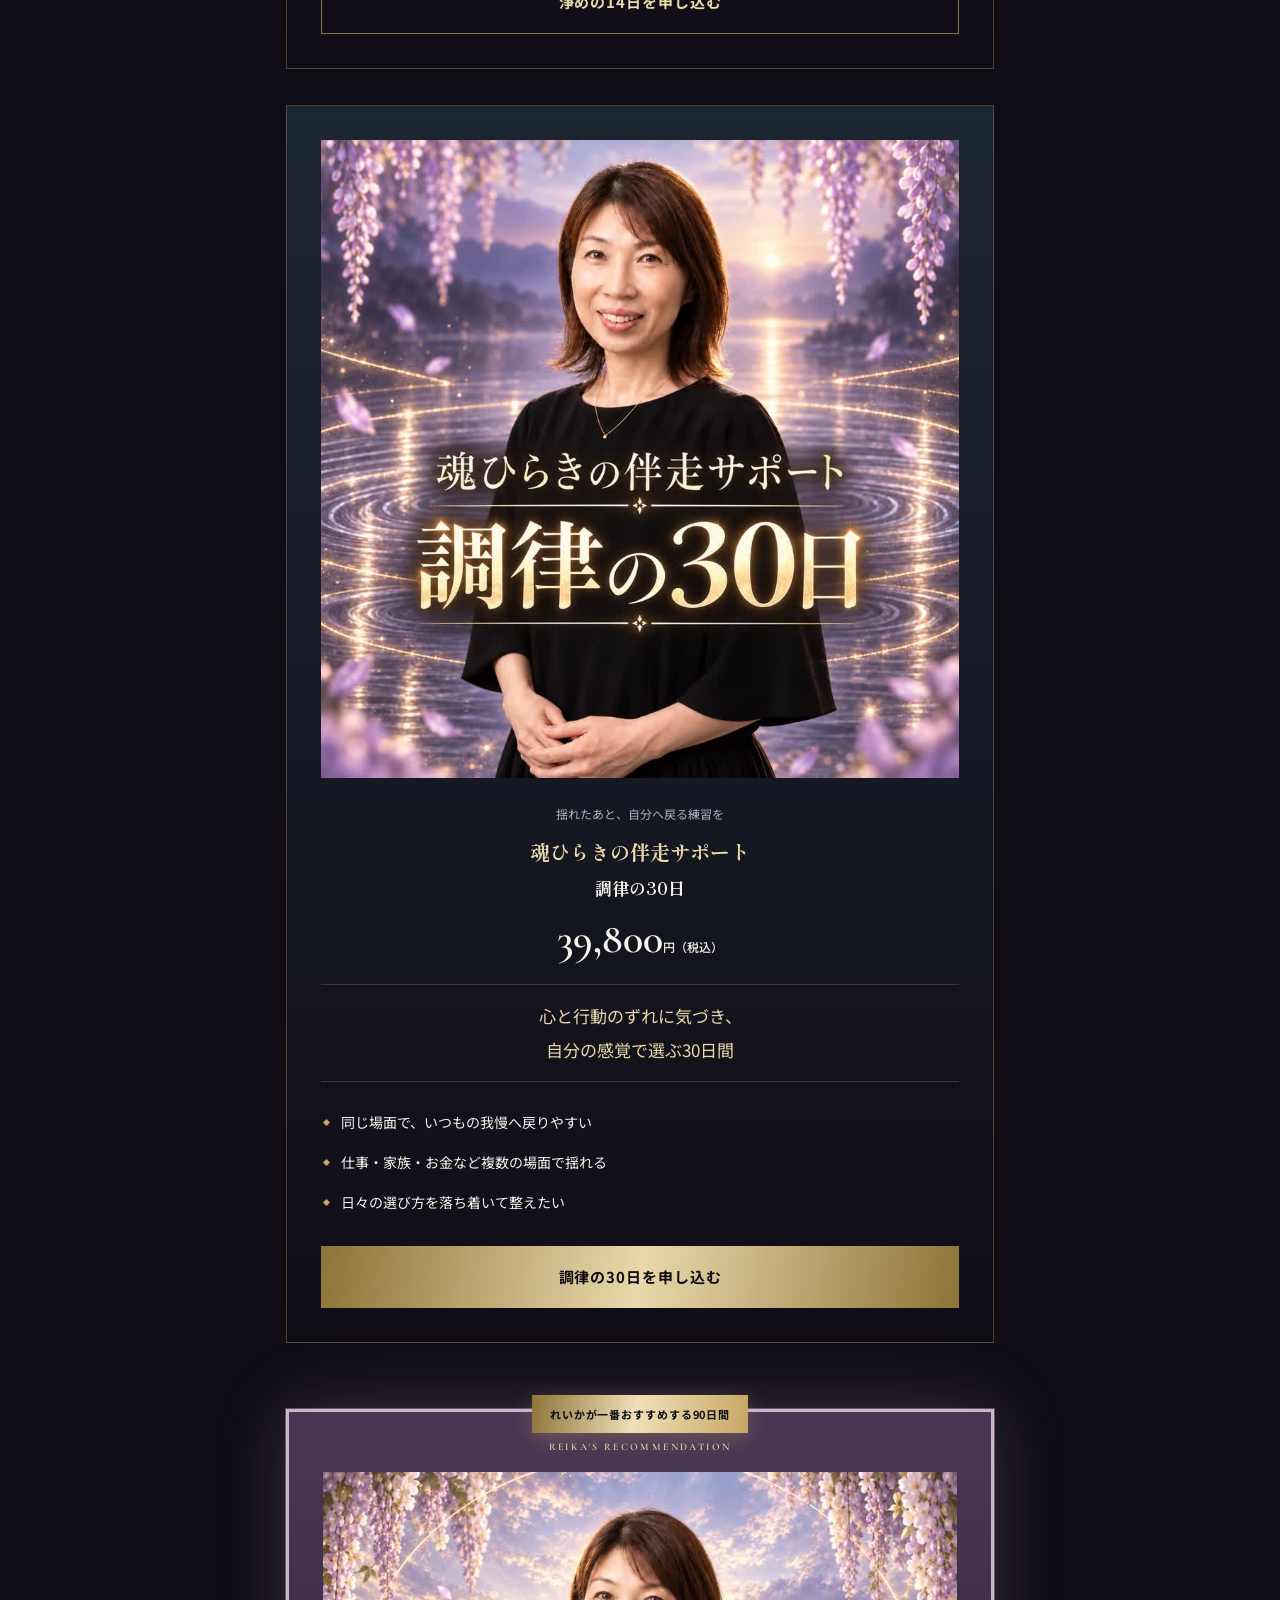
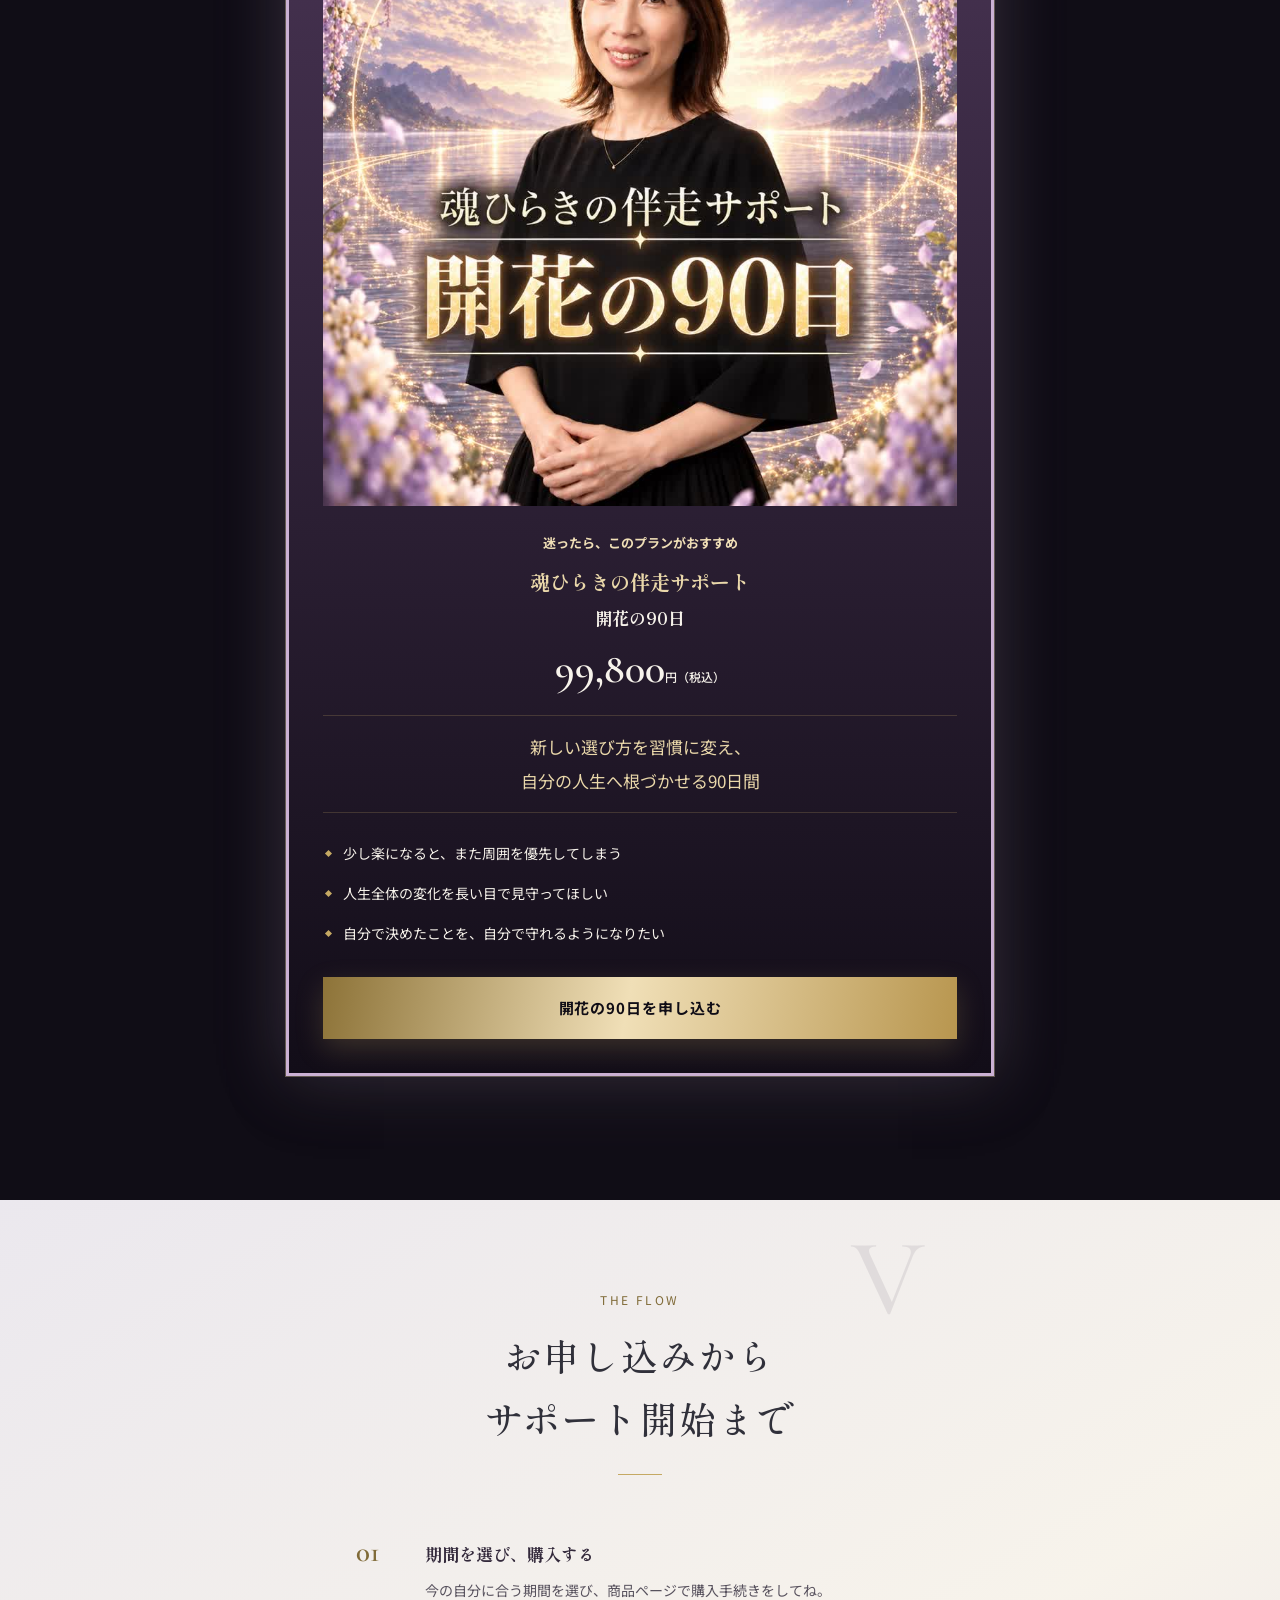
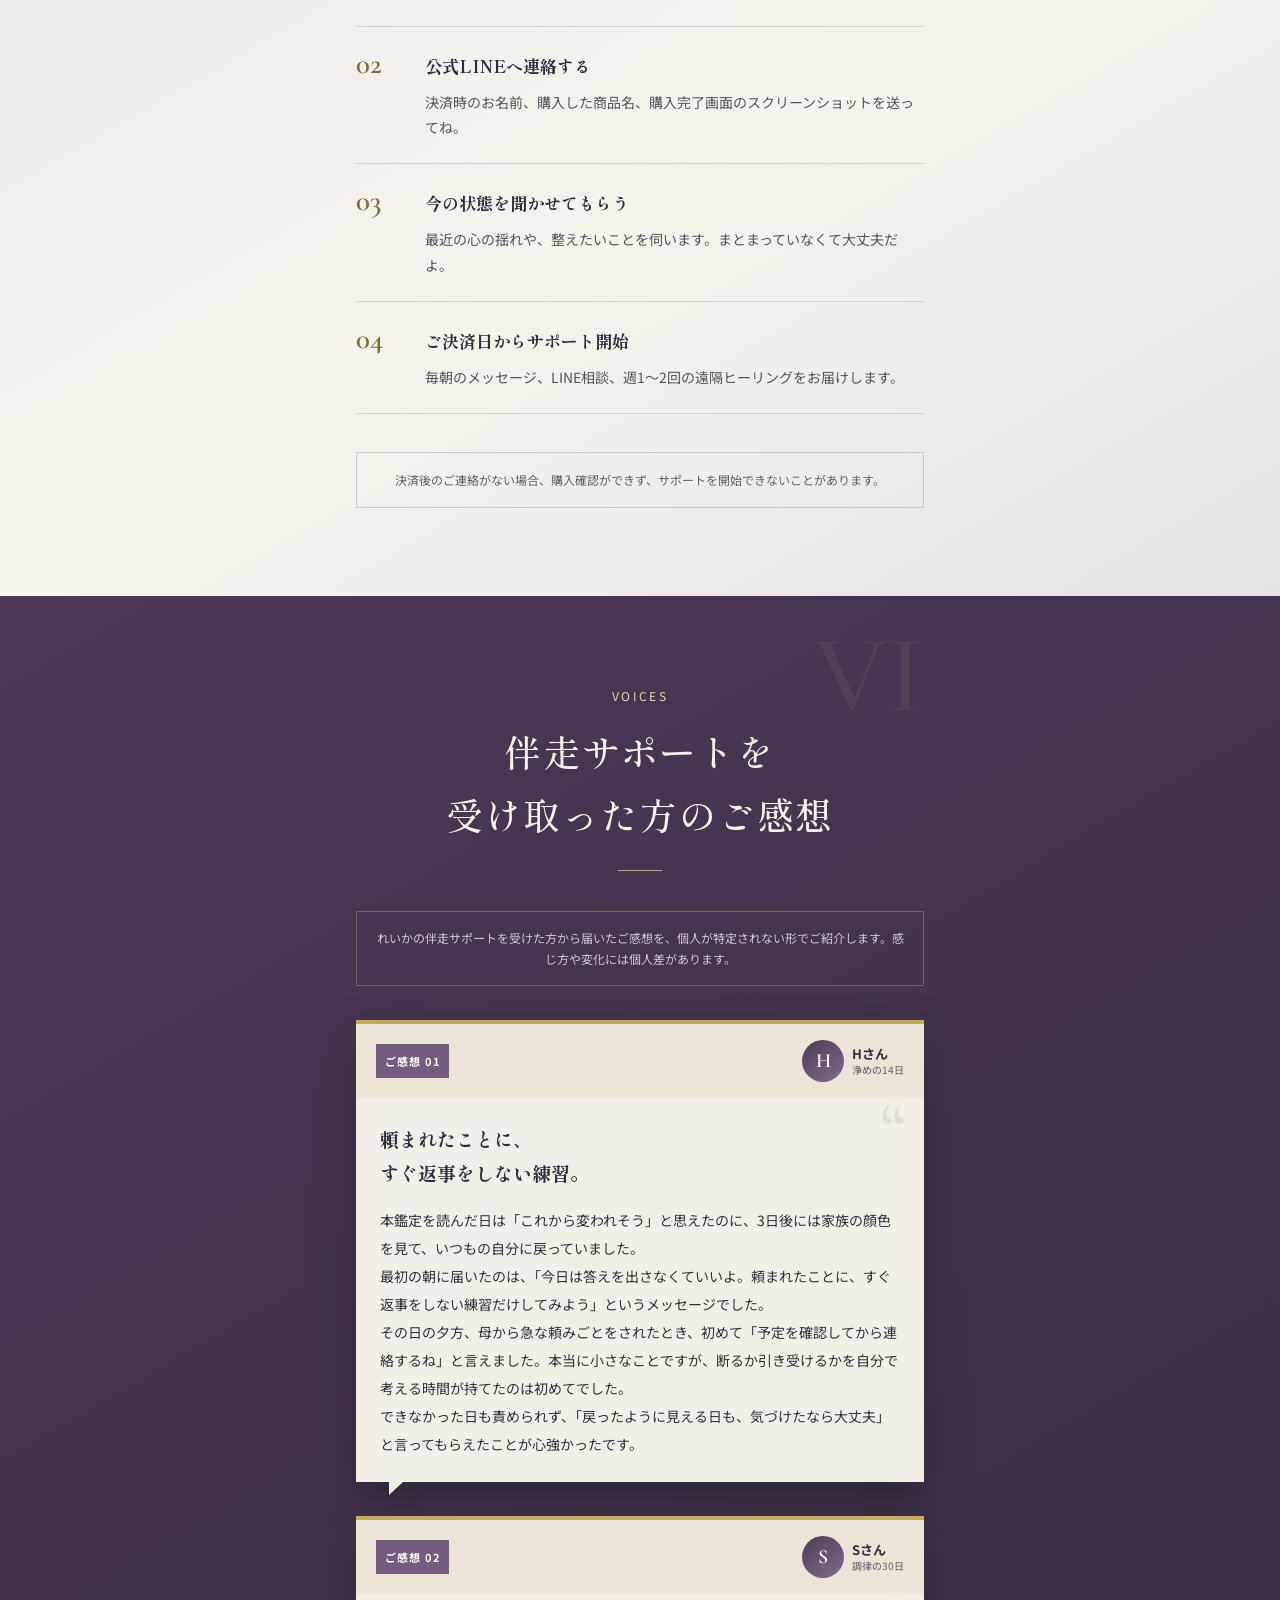
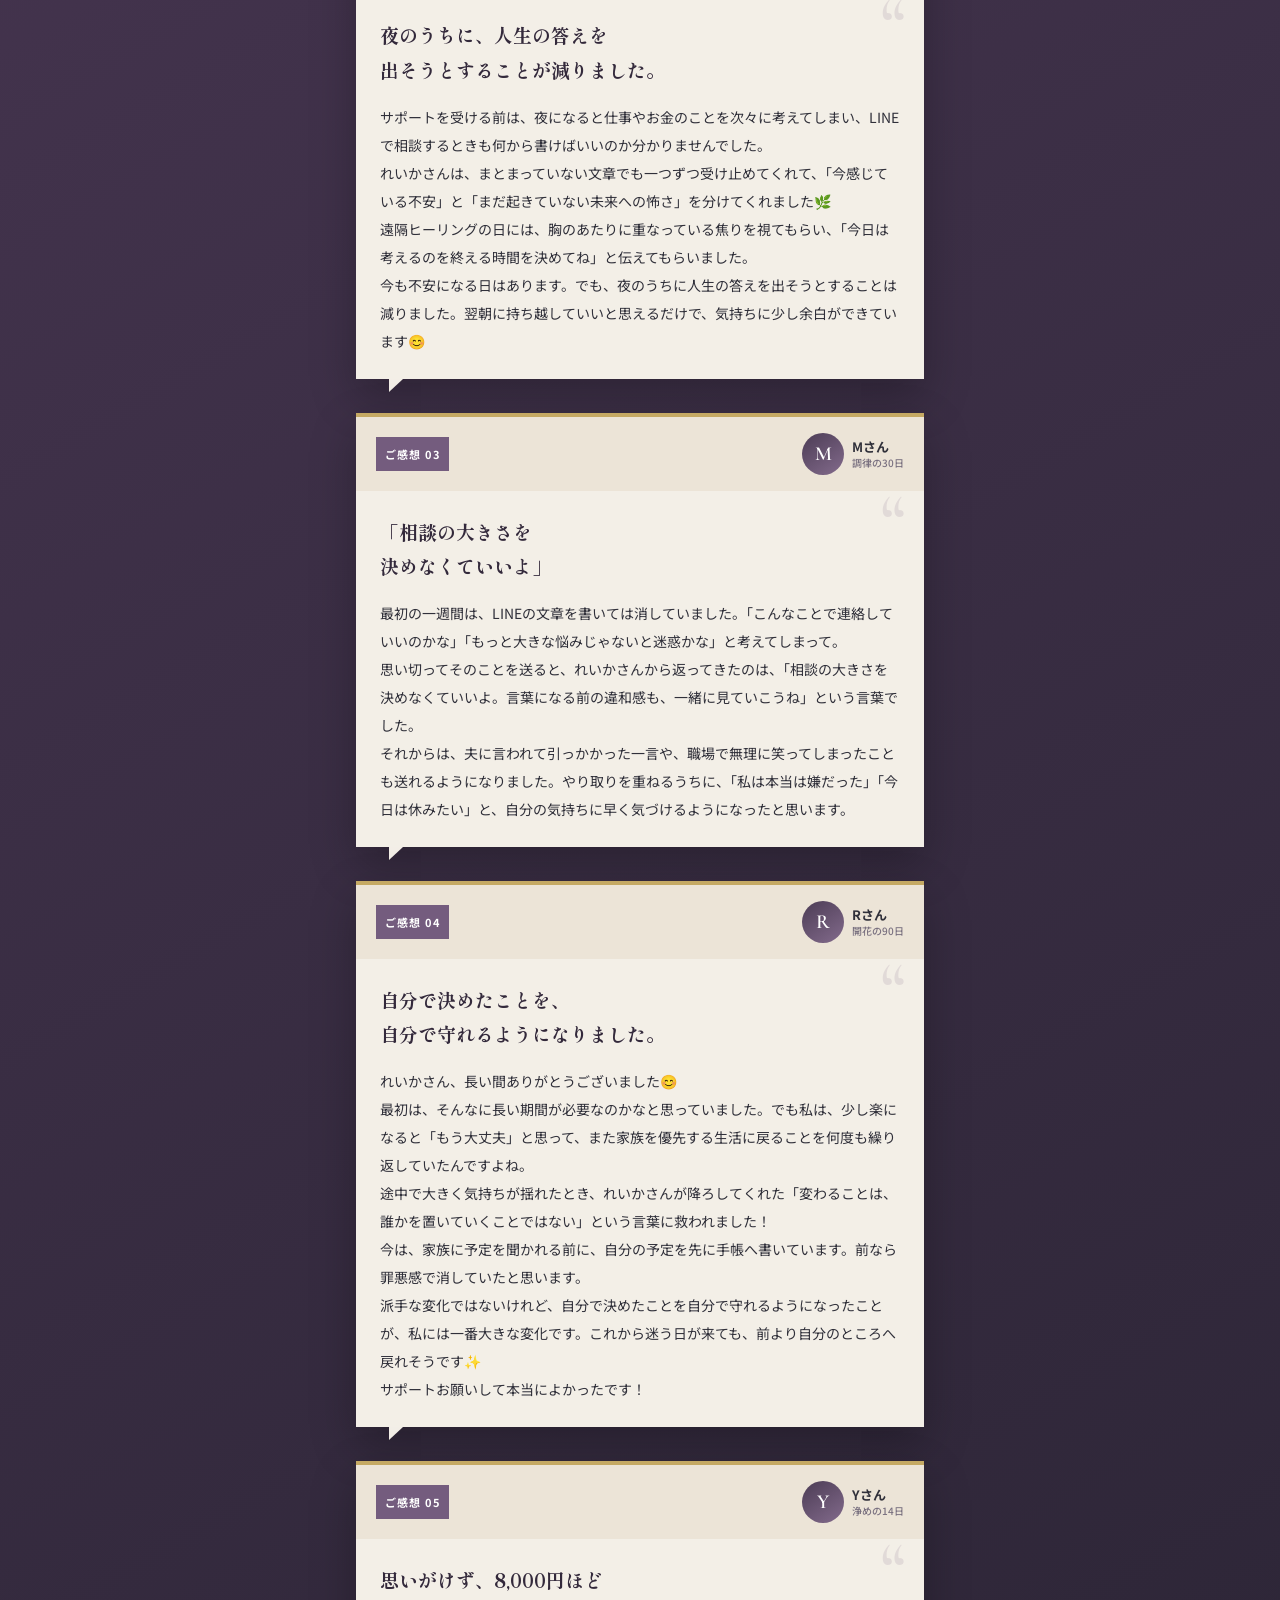
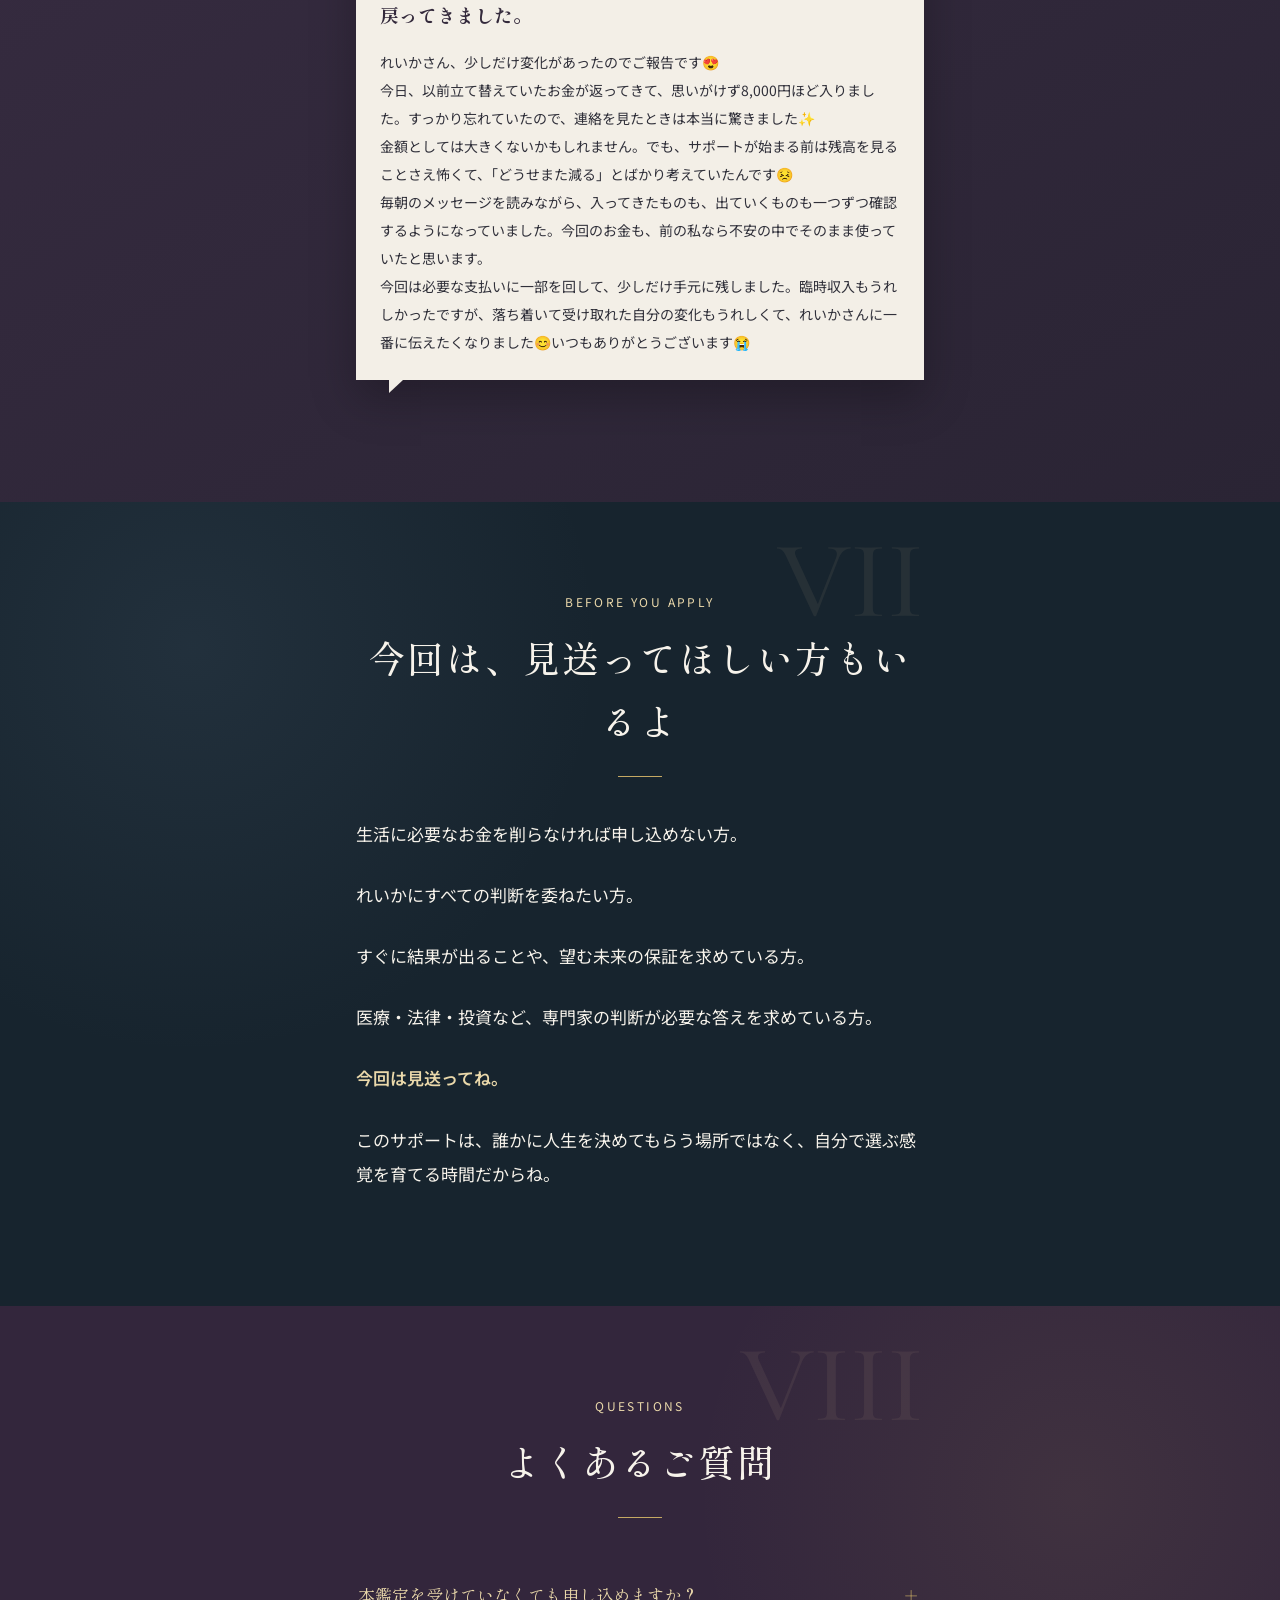
==== commit 4eda6ccd: "Show monthly support availability (support.html)" ====
--- a/support.html
+++ b/support.html
@@ -50,10 +50,10 @@
         <div><b data-s>59</b><span>秒</span></div>
       </div>
       <div class="countdown-expired" role="status">3日間の優先案内期間は終了しました。<br><strong>お申し込みは、引き続き受け付けています。</strong></div>
-      <div class="urgency" aria-label="優先案内期間の進み具合">
-        <div class="urgency-head"><span>3日間のご案内期間</span><strong data-urgency-label>ご案内中</strong></div>
-        <div class="urgency-track"><span data-urgency-bar></span></div>
-        <p>焦らなくて大丈夫。今の自分に合う期間を選んでね。</p>
+      <div class="urgency" aria-label="今月お受けできる伴走枠の残り状況">
+        <div class="urgency-head"><span>今月お受けできる伴走枠</span><strong>残りわずか</strong></div>
+        <div class="urgency-track"><span></span></div>
+        <p>一人ずつ丁寧に伴走するため、今月の受付人数を絞っています。</p>
       </div>
       <a class="limit-cta" href="#plans">プランを見る<small>3日後もお申し込みいただけます</small></a>
     </div>
--- a/support.css
+++ b/support.css
@@ -11,7 +11,7 @@
 .voices-section{background:linear-gradient(150deg,#4b3855,#2a2434)}.voice-disclaimer{margin-bottom:30px;padding:15px;border:1px solid rgba(234,216,170,.28);color:#d1c9d5;text-align:center;font-size:12px;line-height:1.8}.voice-card{position:relative;margin:34px 0;padding:0 24px 24px;background:rgba(247,243,235,.98);color:#30303a;border-top:4px solid var(--gold);box-shadow:0 18px 42px rgba(0,0,0,.25)}.voice-card:before{content:"";position:absolute;left:33px;bottom:-13px;border-width:13px 14px 0 0;border-style:solid;border-color:rgba(247,243,235,.98) transparent transparent transparent}.voice-card:after{content:"“";position:absolute;right:18px;top:66px;color:rgba(108,77,117,.13);font:500 76px/1 "Cormorant Garamond",serif}.voice-head{position:relative;z-index:1;display:flex;align-items:center;justify-content:space-between;gap:12px;margin:0 -24px 24px;padding:16px 20px;background:#ece4d7}.voice-label{flex:none;padding:6px 9px;background:#745c7e;color:#fff;font-size:11px;font-weight:700;letter-spacing:.1em}.voice-person{display:flex;align-items:center;gap:8px}.voice-person i{display:grid;place-items:center;width:42px;height:42px;border-radius:50%;background:linear-gradient(145deg,#4c3c55,#836b8c);color:#fff;font:600 20px/1 "Cormorant Garamond",serif;font-style:normal}.voice-person p{font-size:13px;font-weight:700;line-height:1.3}.voice-person small{display:block;color:#7a7180;font-size:10px;font-weight:500}.voice-card h3{position:relative;z-index:1;padding-right:20px;margin-bottom:16px;color:#33293b;font-size:19px;line-height:1.8}.voice-card>p:not(.voice-note){position:relative;z-index:1;font-size:14px;line-height:2}.voice-note{margin-top:20px;padding-top:11px;border-top:1px solid rgba(108,77,117,.18);color:#817786;font-size:10px;text-align:right}
 .faqs details{border-bottom:1px solid rgba(234,216,170,.22)}.faqs summary{position:relative;padding:20px 34px 20px 2px;cursor:pointer;list-style:none;font-family:"Shippori Mincho B1",serif;color:var(--gold-light)}.faqs summary::-webkit-details-marker{display:none}.faqs summary:after{content:"＋";position:absolute;right:4px;top:20px;color:var(--gold)}.faqs details[open] summary:after{content:"−"}.faqs details p{padding:0 8px 22px;color:#d0cad3;font-size:14px;line-height:2}.closing{background:var(--night2);padding-top:0}.closing-photo{position:relative;max-height:560px;overflow:hidden}.closing-photo img{height:clamp(390px,65vw,560px);object-fit:cover;object-position:center 40%;filter:saturate(.82) brightness(.82)}.closing-photo:after{content:"";position:absolute;inset:0;background:linear-gradient(180deg,transparent 52%,var(--night2))}.closing .wrap{padding-top:28px}.closing-message{text-align:center;margin:50px 0}.closing-message span{display:block;margin-bottom:20px;color:#cdc5d1;font-family:"Shippori Mincho B1",serif}.closing-message strong{display:block;font-family:"Shippori Mincho B1",serif;font-size:27px;line-height:1.8}.signature{text-align:right;color:var(--gold-light);font-family:"Shippori Mincho B1",serif}.cta{display:block;max-width:430px;margin:45px auto 0;padding:17px 12px;text-align:center;text-decoration:none}.cta span{display:block;font-weight:700;letter-spacing:.1em}.cta small{display:block;margin-top:5px;font-size:11px}.cta.primary{background:linear-gradient(100deg,#8d7338,var(--gold-light) 48%,#f0dfb7 54%,#8d7338);background-size:230% 100%;color:var(--night);animation:sheen 7s ease-in-out infinite}@keyframes sheen{0%,100%{background-position:0}50%{background-position:100%}}
 footer{background:#09070c;padding:44px 24px 126px;text-align:center;color:#797480;font-size:11px;line-height:1.9}footer p{margin-bottom:7px}footer a{display:inline-block;margin:17px 0;color:#aaa3ae}footer span{display:block;color:var(--gold);font:500 11px/1 "Cormorant Garamond",serif;letter-spacing:.45em}.sticky{position:fixed;z-index:80;left:0;right:0;bottom:0;display:flex;align-items:center;justify-content:space-between;gap:14px;padding:10px 15px calc(10px + env(safe-area-inset-bottom));background:rgba(9,7,12,.94);backdrop-filter:blur(12px);border-top:1px solid rgba(197,169,99,.26);transform:translateY(110%);transition:transform .45s ease}.sticky.on{transform:none}.sticky>div{display:flex;flex-direction:column}.sticky strong{font:600 25px/1 "Cormorant Garamond",serif}.sticky strong small{font:500 11px/1 "Noto Sans JP",sans-serif}.sticky span{font-size:10px;color:var(--muted)}.sticky span b{color:var(--gold-light);font-weight:700}.sticky a{padding:13px 22px;background:linear-gradient(100deg,#8d7338,var(--gold-light),#8d7338);color:var(--night);text-decoration:none;font-size:14px;font-weight:700}.reveal{opacity:0;transform:translateY(24px);transition:opacity .85s ease,transform .85s ease}.reveal-scale{opacity:0;transform:scale(1.02);transition:opacity 1s ease,transform 1.1s ease}.reveal.on,.reveal-scale.on{opacity:1;transform:none}
-.limited-offer{padding:18px 18px 54px;background:linear-gradient(180deg,var(--night),#1c1523)}.limit-box{width:min(100%,650px);margin:0 auto;padding:28px 19px;border:1px solid rgba(234,216,170,.48);background:radial-gradient(circle at 50% 0,rgba(182,155,192,.18),transparent 44%),rgba(30,22,38,.96);text-align:center;box-shadow:0 20px 52px rgba(0,0,0,.3)}.limit-tag{display:inline-block;margin-bottom:14px;padding:5px 12px;background:var(--gold-light);color:var(--night);font-size:11px;font-weight:700;letter-spacing:.1em}.limit-box h2{font-size:clamp(21px,5.7vw,30px);line-height:1.75}.limit-box h2 em{color:var(--gold-light);font-style:normal}.limit-box>p{margin:18px auto 22px;max-width:520px;color:#d0cad4;font-size:13px;line-height:1.9}.limit-box>small{display:block;margin-top:15px;color:#8f8794;font-size:10px}.countdown{display:flex;align-items:center;justify-content:center;gap:7px;margin:20px auto 0}.countdown>div{min-width:54px;padding:9px 5px 7px;border:1px solid rgba(234,216,170,.34);background:rgba(8,6,11,.52)}.countdown b{display:block;color:#f2dfb5;font:600 30px/1 "Cormorant Garamond",serif}.countdown span{display:block;margin-top:5px;color:#b8afbd;font-size:9px}.countdown>i{color:var(--gold);font-style:normal}.countdown.expired{display:none}.countdown-expired{display:none;margin:22px 0 0;padding:16px;border:1px solid rgba(182,155,192,.38);color:#e6d9e9;font-size:13px;line-height:1.9}.countdown-expired.on{display:block}.achievement{margin:48px 0;padding:26px 12px;border-top:1px solid rgba(197,169,99,.24);border-bottom:1px solid rgba(197,169,99,.24);text-align:center}.achievement div{color:var(--gold-light);font:600 clamp(52px,14vw,78px)/1 "Cormorant Garamond",serif}.achievement small{margin-left:7px;font:600 15px/1 "Noto Sans JP",sans-serif}.achievement p{margin-top:12px;color:#bbc2ca;font-size:12px;letter-spacing:.08em}.product-button.expired{border:1px solid rgba(170,165,174,.28);background:#302b34;color:#8e8792;box-shadow:none;cursor:not-allowed}
+.limited-offer{padding:58px 18px 70px;background:linear-gradient(180deg,var(--night),#efe9e2 22%,#f8f5ef)}.limit-box{position:relative;width:min(100%,760px);margin:0 auto;padding:62px 24px 30px;border:2px solid #c89b8d;background:radial-gradient(circle at 50% 12%,rgba(212,188,177,.2),transparent 38%),#fbf8f3;color:#3a3232;text-align:center;box-shadow:0 20px 52px rgba(33,22,30,.2)}.limit-box:before{content:"";position:absolute;inset:12px;border:1px solid rgba(197,169,99,.58);pointer-events:none}.limit-tag{position:absolute;z-index:1;top:-27px;left:50%;transform:translateX(-50%);display:inline-block;min-width:190px;padding:13px 20px;background:#8d5d72;color:#fff;font-size:15px;font-weight:700;letter-spacing:.13em;box-shadow:0 10px 22px rgba(80,43,59,.18)}.limit-box h2{position:relative;z-index:1;font-size:clamp(23px,6.3vw,34px);line-height:1.75;color:#3b3234}.limit-box h2 em{color:#76546f;font-style:normal}.limit-box>p{position:relative;z-index:1;margin:20px auto 24px;max-width:570px;color:#70666a;font-size:13px;line-height:2}.countdown{position:relative;z-index:1;display:flex;align-items:center;justify-content:center;gap:7px;margin:22px auto 0}.countdown>div{min-width:58px;padding:8px 5px 7px;border:0;background:transparent}.countdown b{display:block;color:#3c3335;font:600 38px/1 "Cormorant Garamond",serif}.countdown>div:last-of-type b{color:#9b5665}.countdown span{display:block;margin-top:7px;color:#786e70;font-size:9px}.countdown>i{color:#d5b4ae;font-style:normal}.countdown.expired{display:none}.countdown-expired{position:relative;z-index:1;display:none;margin:24px auto 0;padding:17px;border:1px solid rgba(118,84,111,.3);background:rgba(118,84,111,.06);color:#58494f;font-size:13px;line-height:1.9}.countdown-expired strong{color:#76546f}.countdown-expired.on{display:block}.urgency{position:relative;z-index:1;margin:26px auto 0;max-width:620px;text-align:left}.urgency-head{display:flex;align-items:center;justify-content:space-between;gap:12px;margin-bottom:9px;color:#74696b;font-size:12px}.urgency-head strong{color:#9b5665;font-family:"Shippori Mincho B1",serif;font-size:16px;letter-spacing:.08em}.urgency-track{height:11px;padding:2px;border:1px solid #d6c7a8;border-radius:999px;background:#eeeae4;overflow:hidden}.urgency-track span{display:block;width:8%;height:100%;border-radius:999px;background:linear-gradient(90deg,#8d5d72,#c77979,#efaa9c);transition:width .8s ease}.urgency p{margin-top:12px;color:#84797b;font-size:11px;line-height:1.7;text-align:center}.limit-cta{position:relative;z-index:1;display:block;max-width:440px;margin:26px auto 0;padding:14px 18px;border:1px solid #856434;border-radius:999px;background:#fff;color:#604721;text-decoration:none;font-weight:700;letter-spacing:.08em}.limit-cta small{display:block;margin-top:3px;color:#887f79;font-size:9px;font-weight:500;letter-spacing:.03em}.achievement{margin:48px 0;padding:26px 12px;border-top:1px solid rgba(197,169,99,.24);border-bottom:1px solid rgba(197,169,99,.24);text-align:center}.achievement div{color:var(--gold-light);font:600 clamp(52px,14vw,78px)/1 "Cormorant Garamond",serif}.achievement small{margin-left:7px;font:600 15px/1 "Noto Sans JP",sans-serif}.achievement p{margin-top:12px;color:#bbc2ca;font-size:12px;letter-spacing:.08em}
 .achievement [data-count]{display:inline-block;min-width:4.4ch;text-align:right;font-variant-numeric:tabular-nums;transform-origin:50% 70%;will-change:transform,filter}.achievement [data-count].counting{filter:drop-shadow(0 0 12px rgba(234,216,170,.18))}.achievement [data-count].counted{animation:count-finish .55s cubic-bezier(.2,.75,.25,1) both}@keyframes count-finish{0%{transform:scale(1);filter:drop-shadow(0 0 0 rgba(234,216,170,0))}45%{transform:scale(1.08);filter:drop-shadow(0 0 18px rgba(234,216,170,.48))}100%{transform:scale(1);filter:drop-shadow(0 0 8px rgba(234,216,170,.14))}}
 .hero-photo img{animation:hero-breathe 16s ease-in-out infinite alternate;will-change:transform}@keyframes hero-breathe{from{transform:scale(1.015) translate3d(0,0,0)}to{transform:scale(1.075) translate3d(0,-1.2%,0)}}
 .gold-line{opacity:.25;transform:scaleX(0);transform-origin:center;transition:transform 1s cubic-bezier(.2,.75,.25,1),opacity .65s ease}.gold-line.on{opacity:1;transform:scaleX(1)}
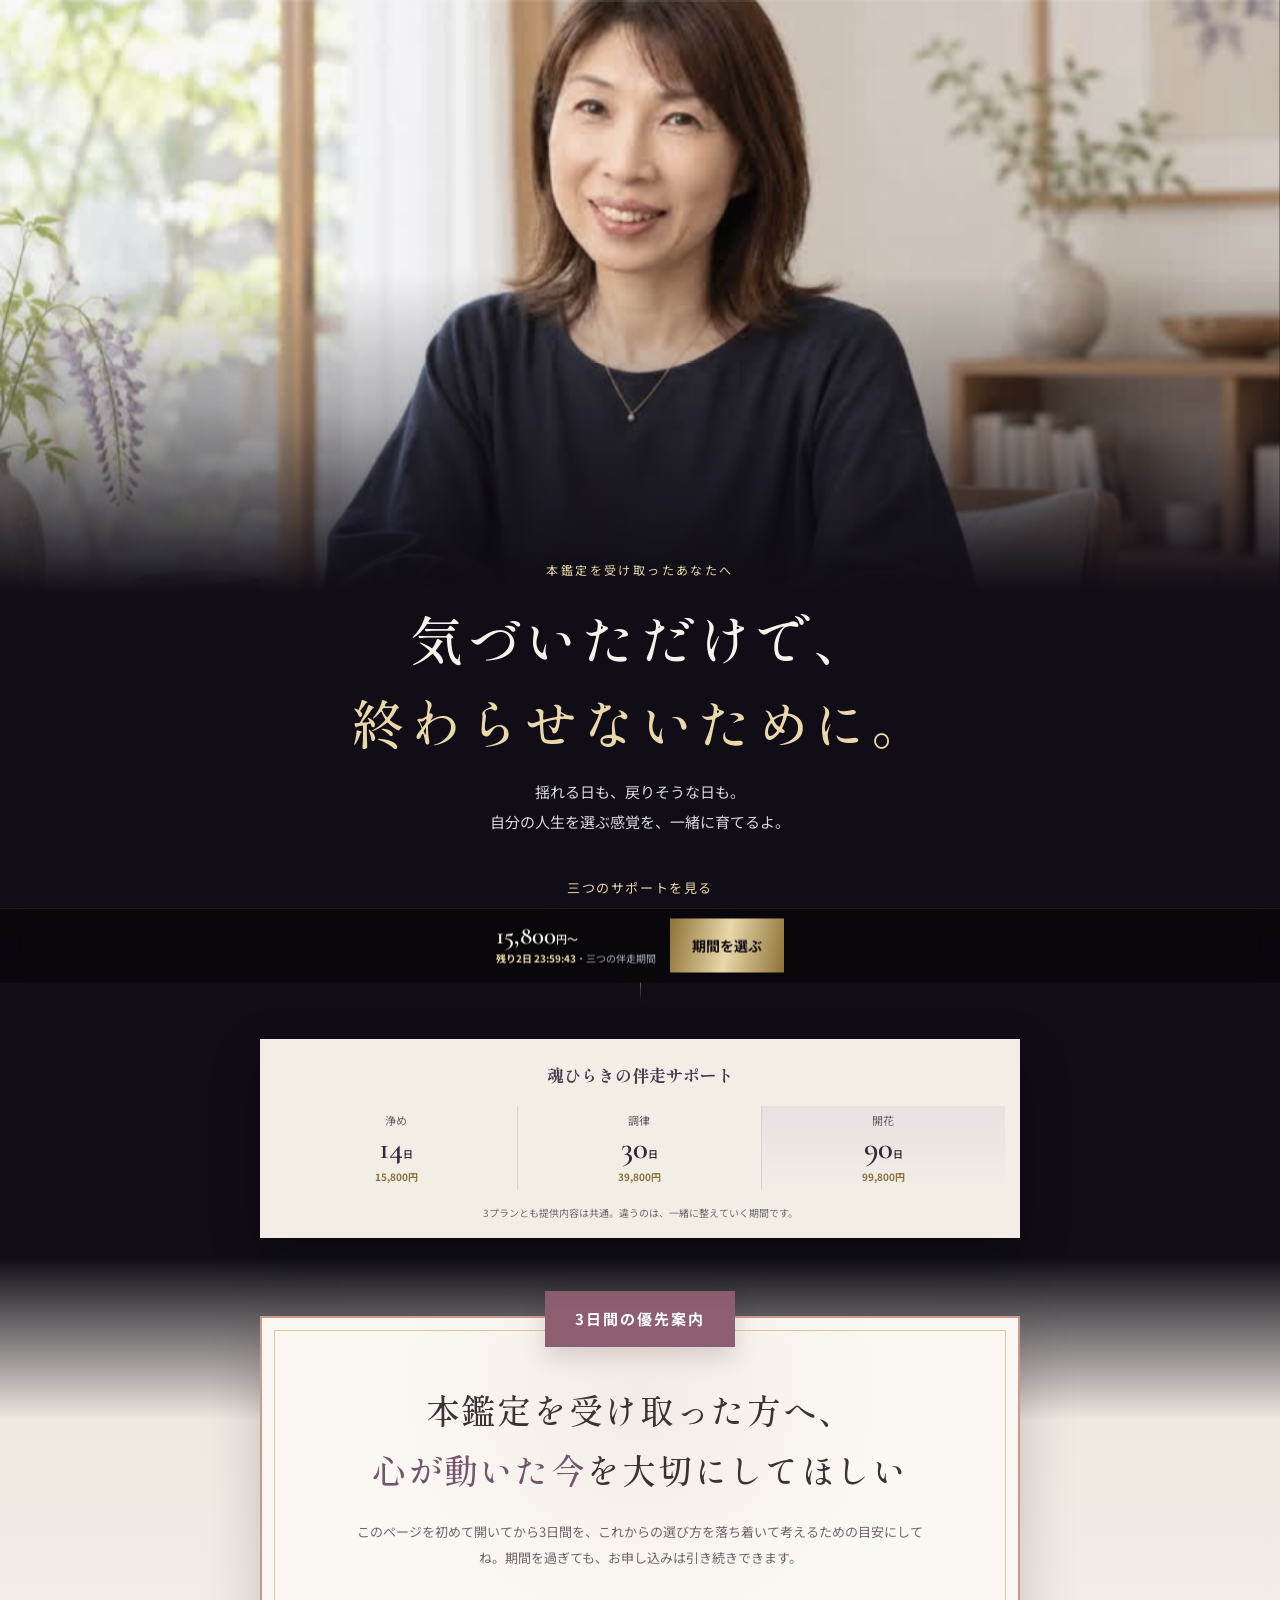
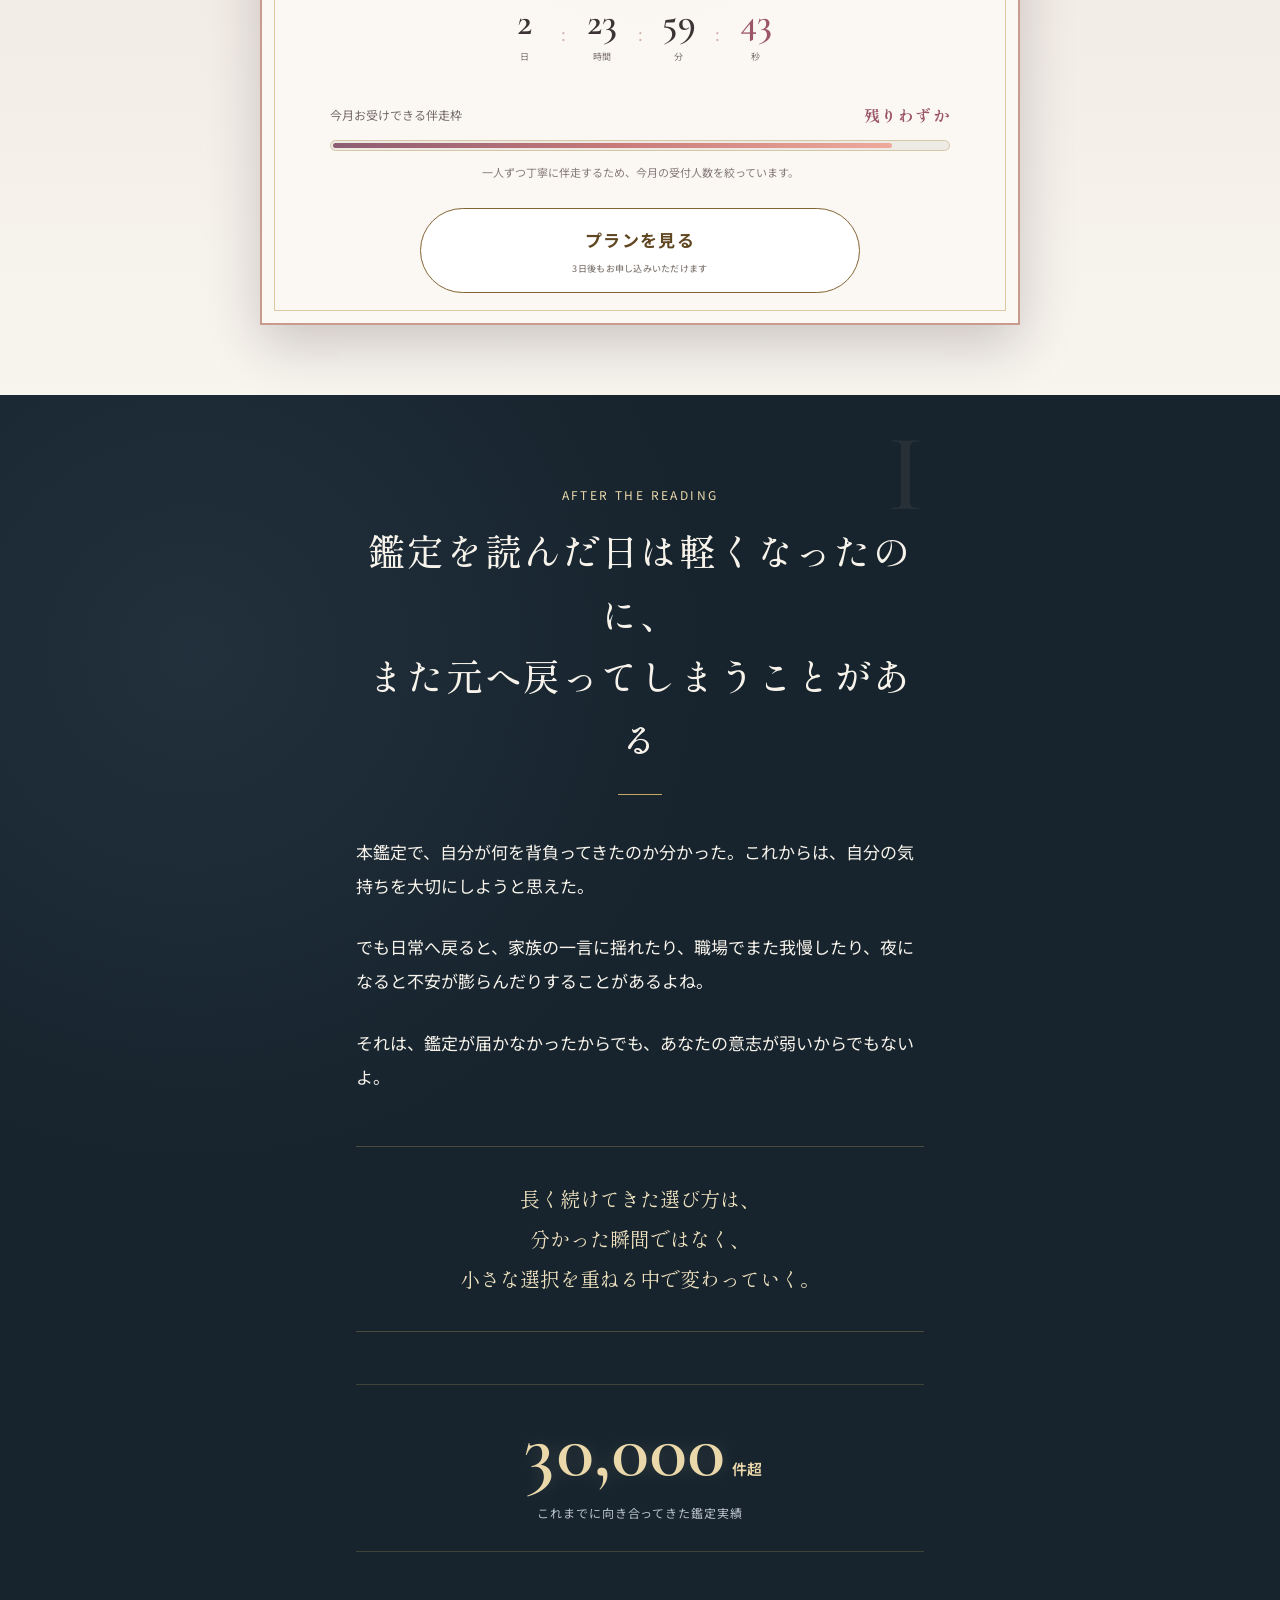
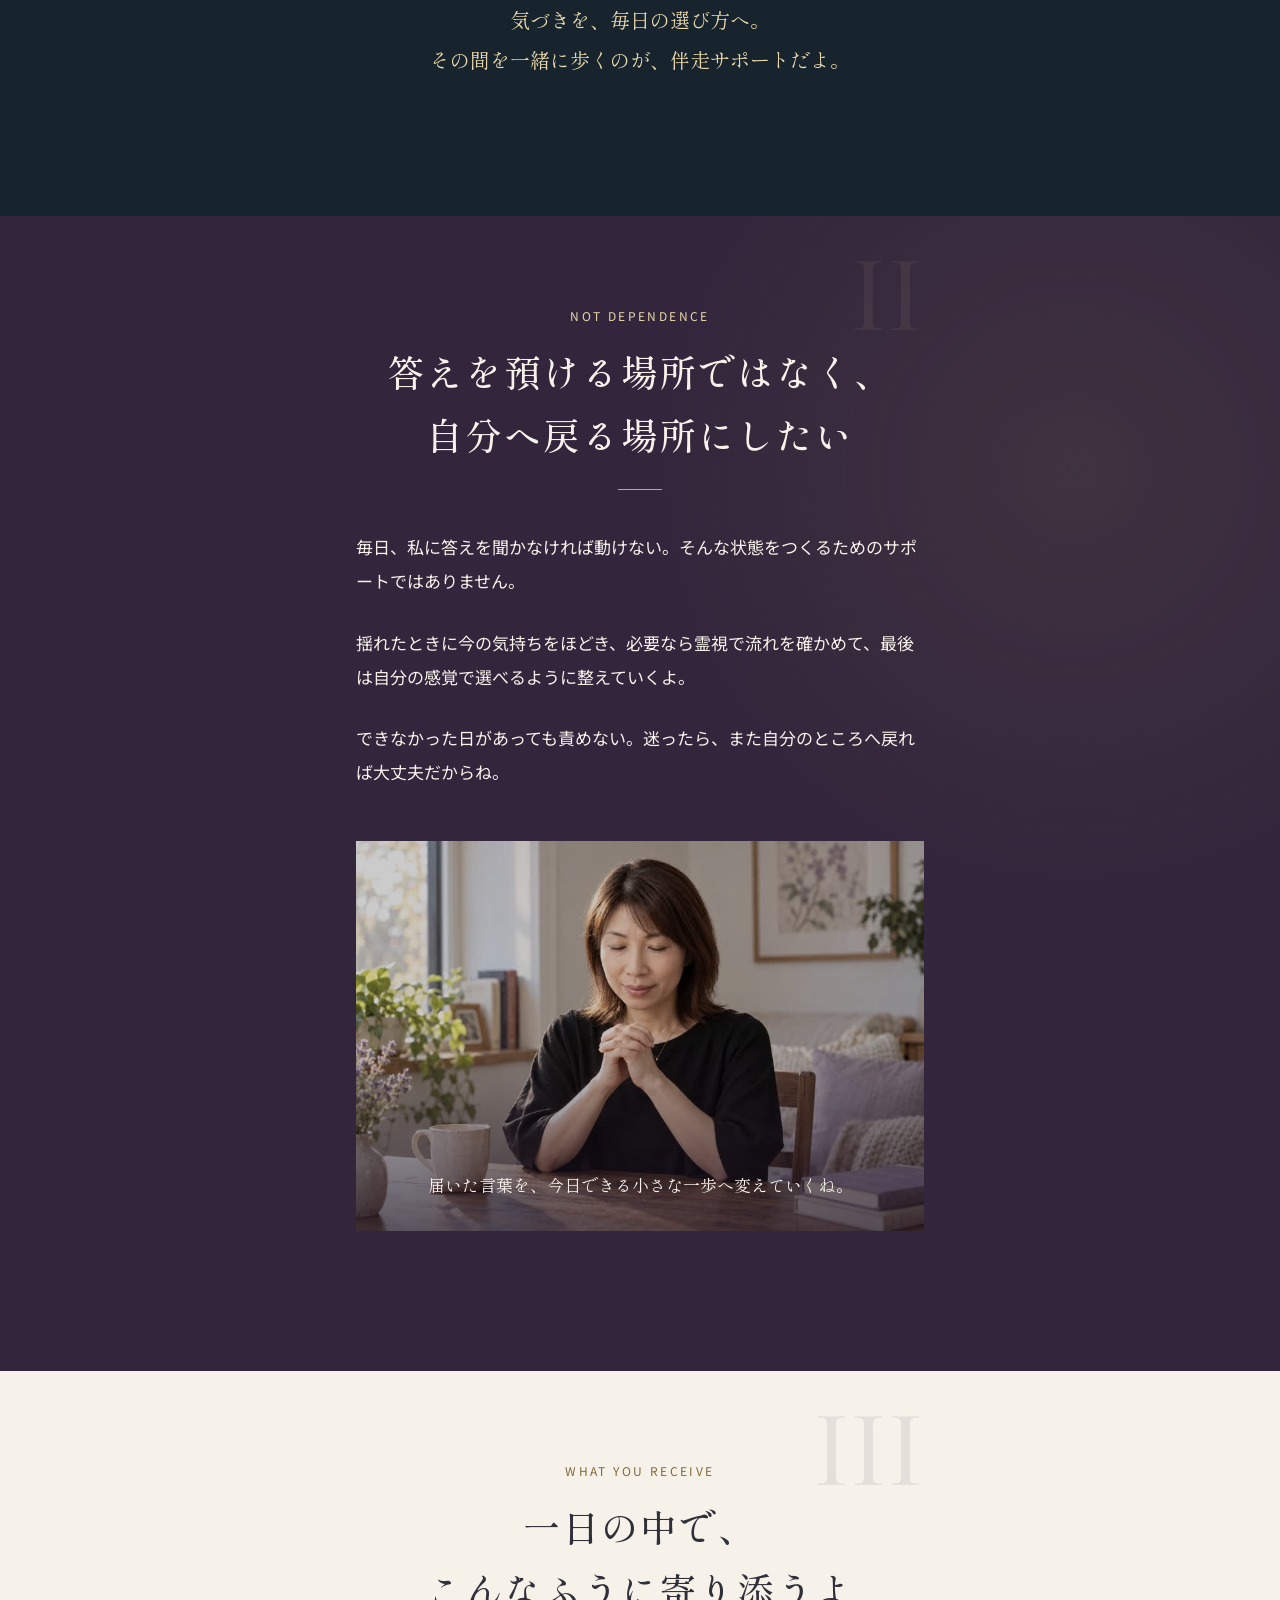
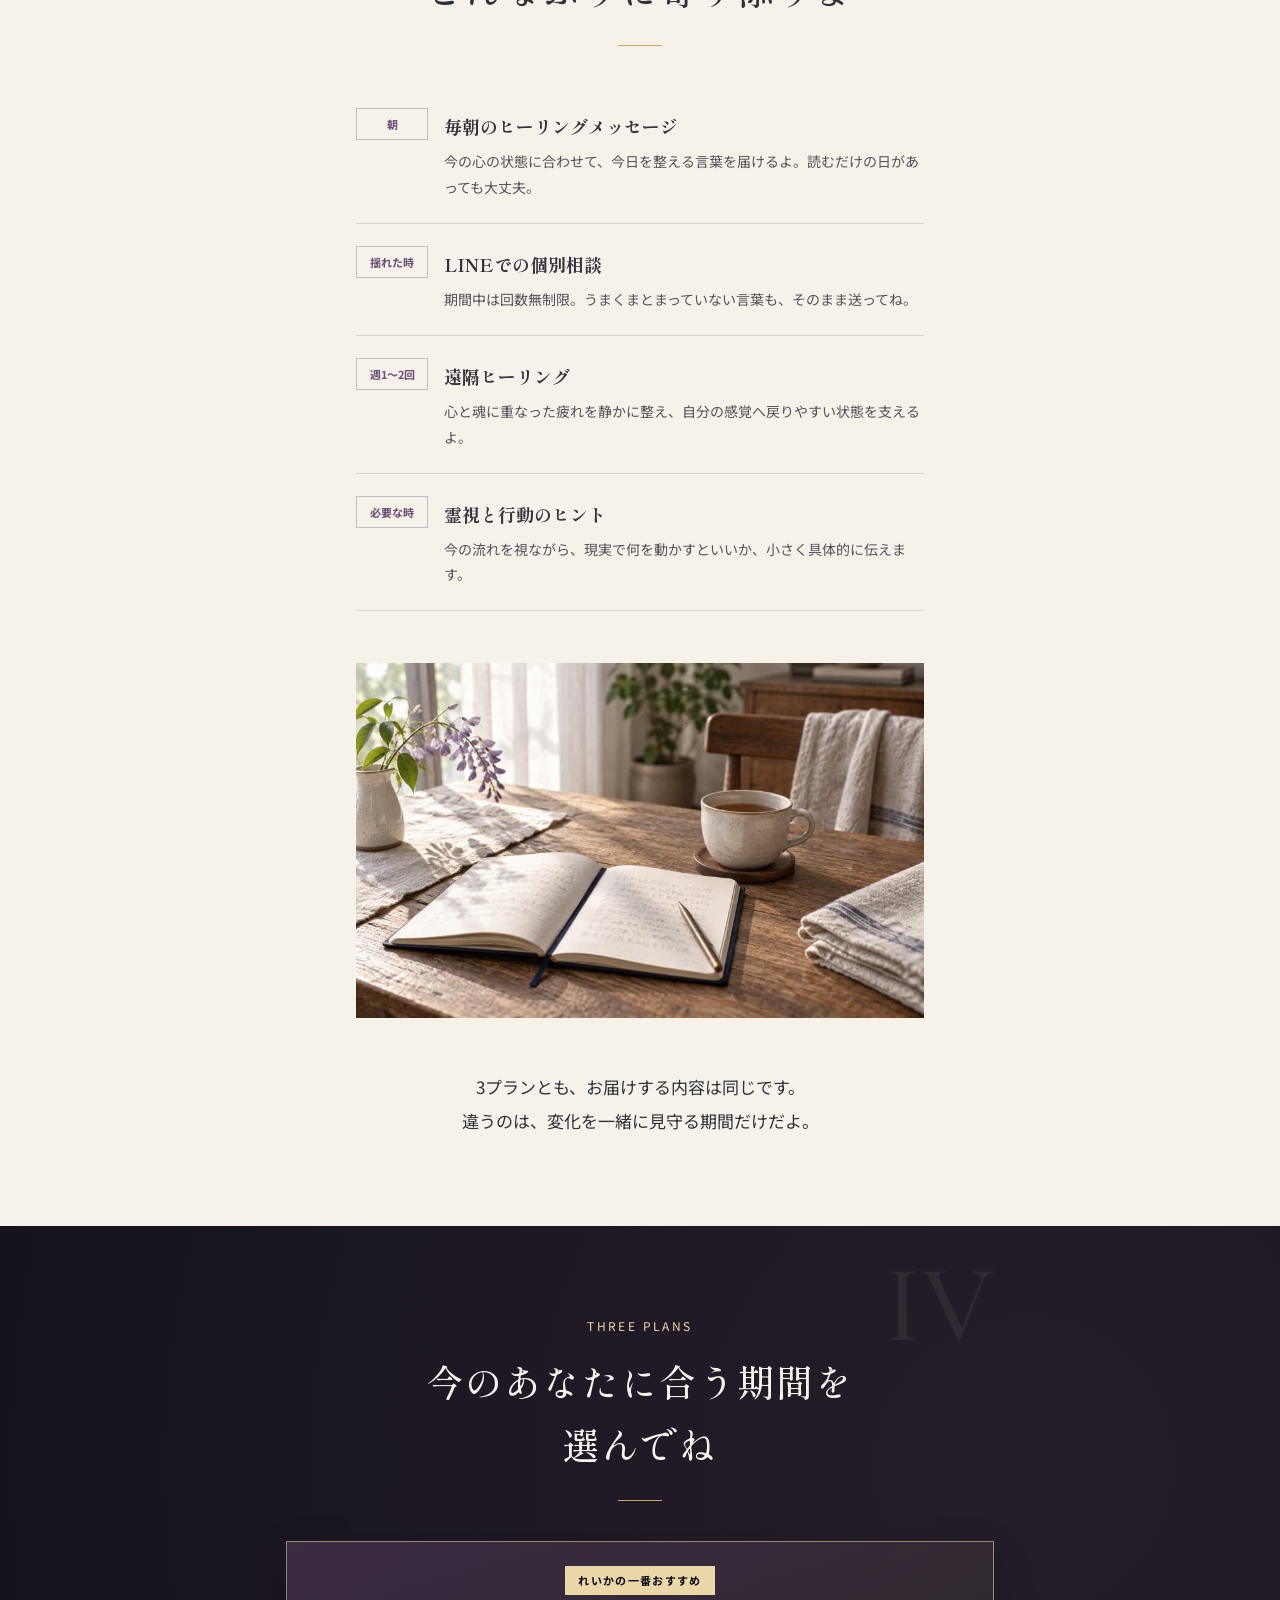
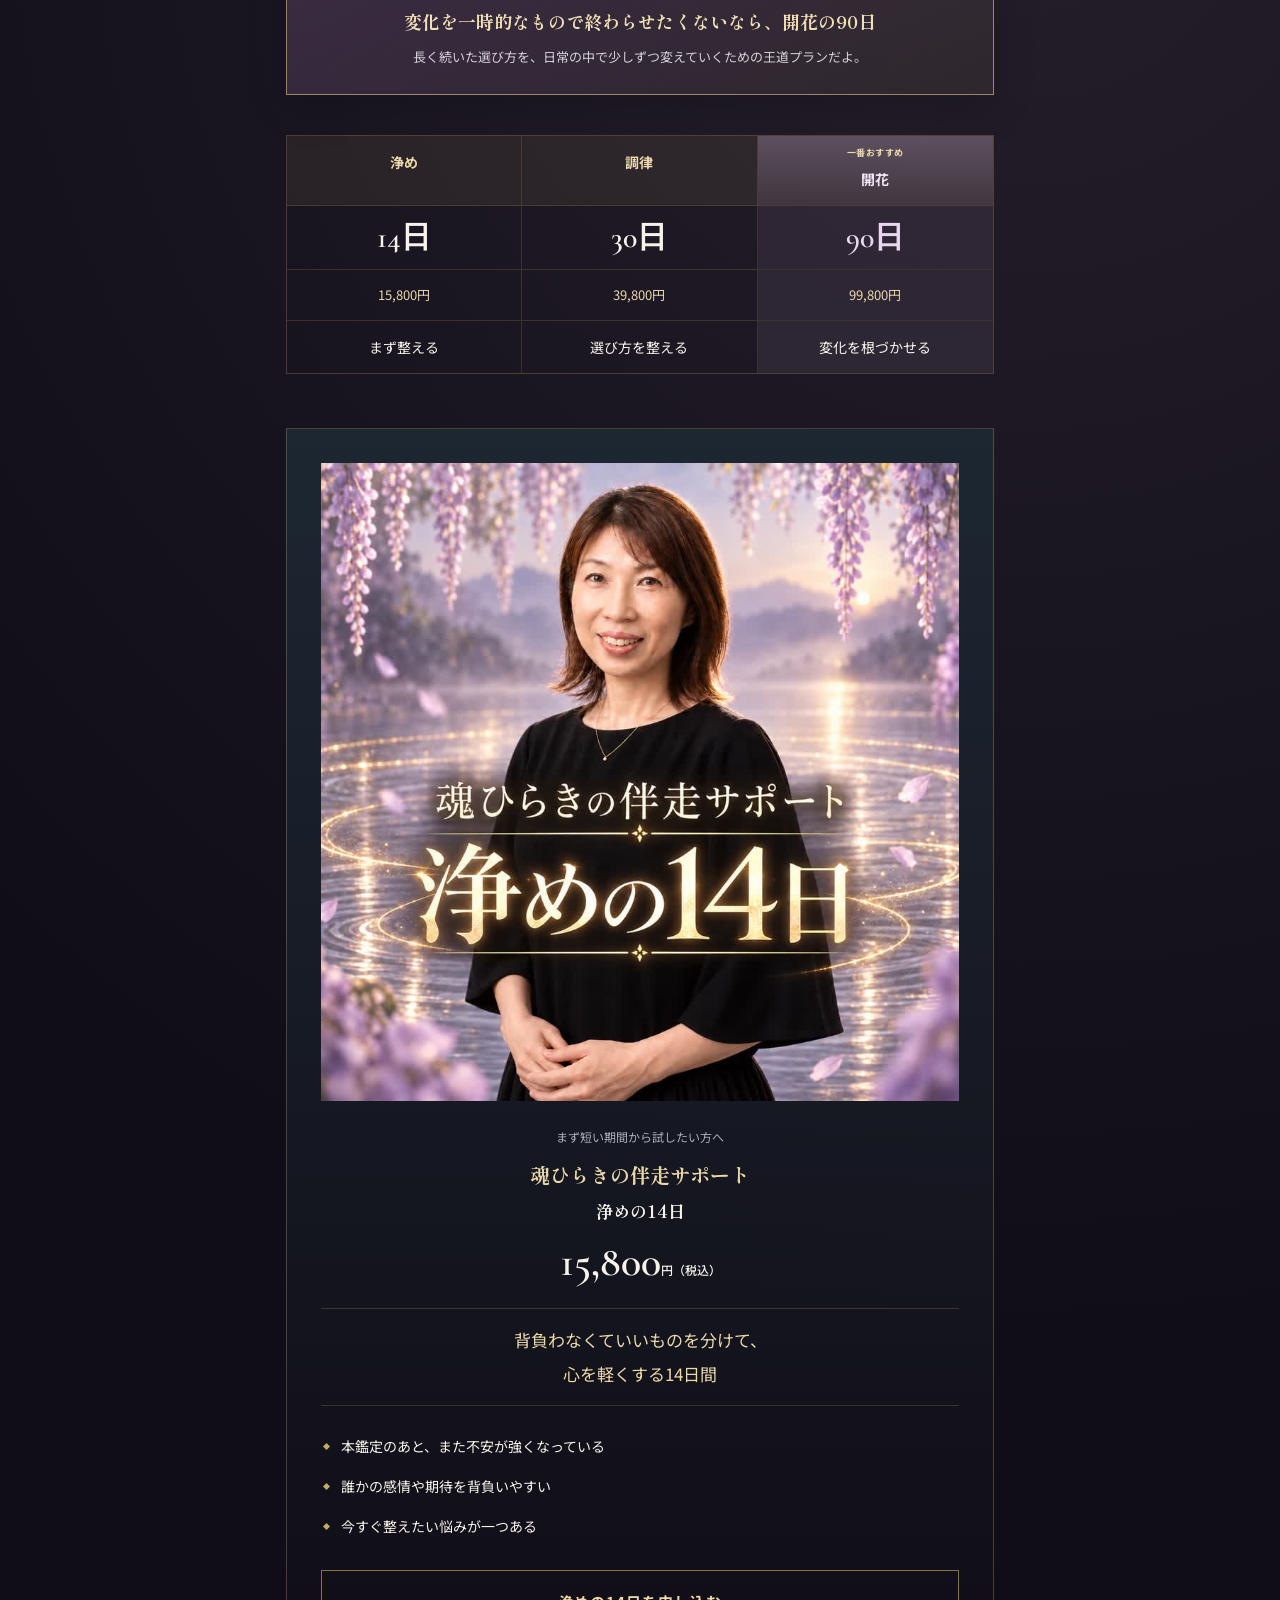
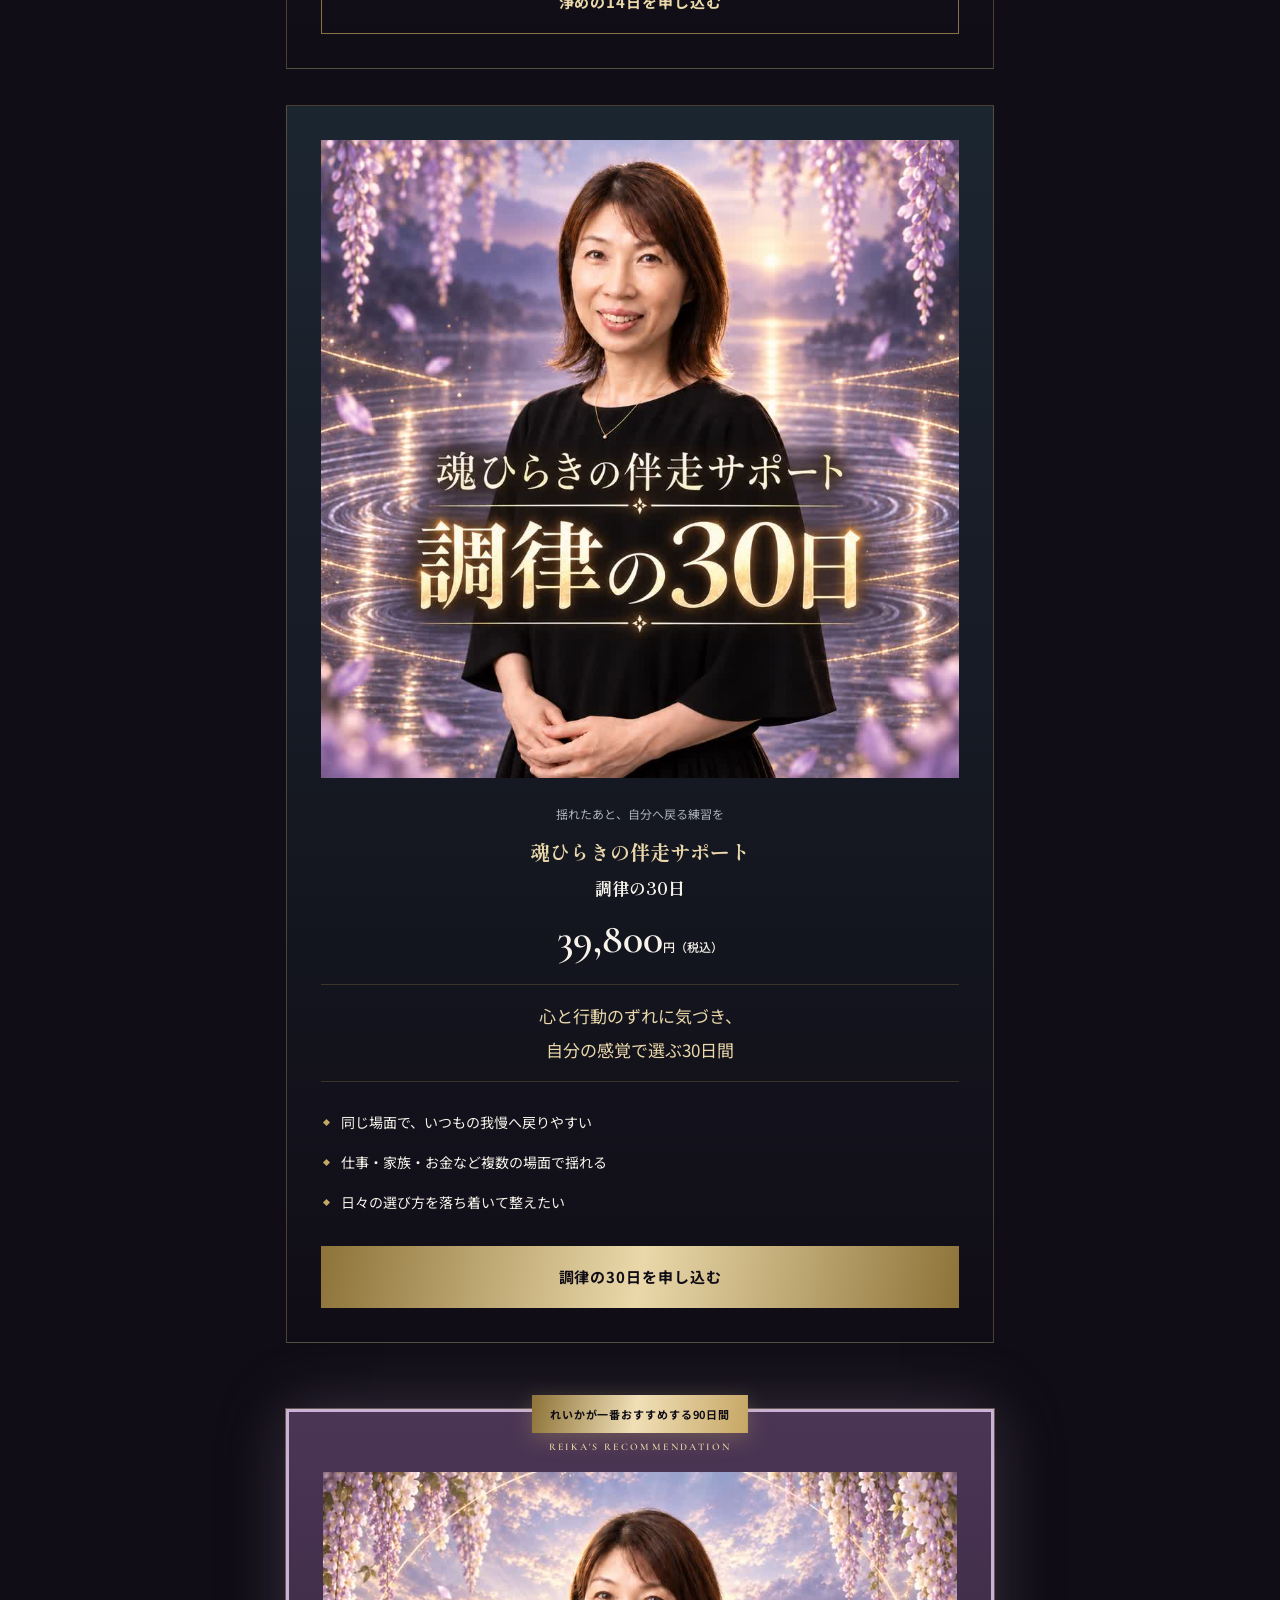
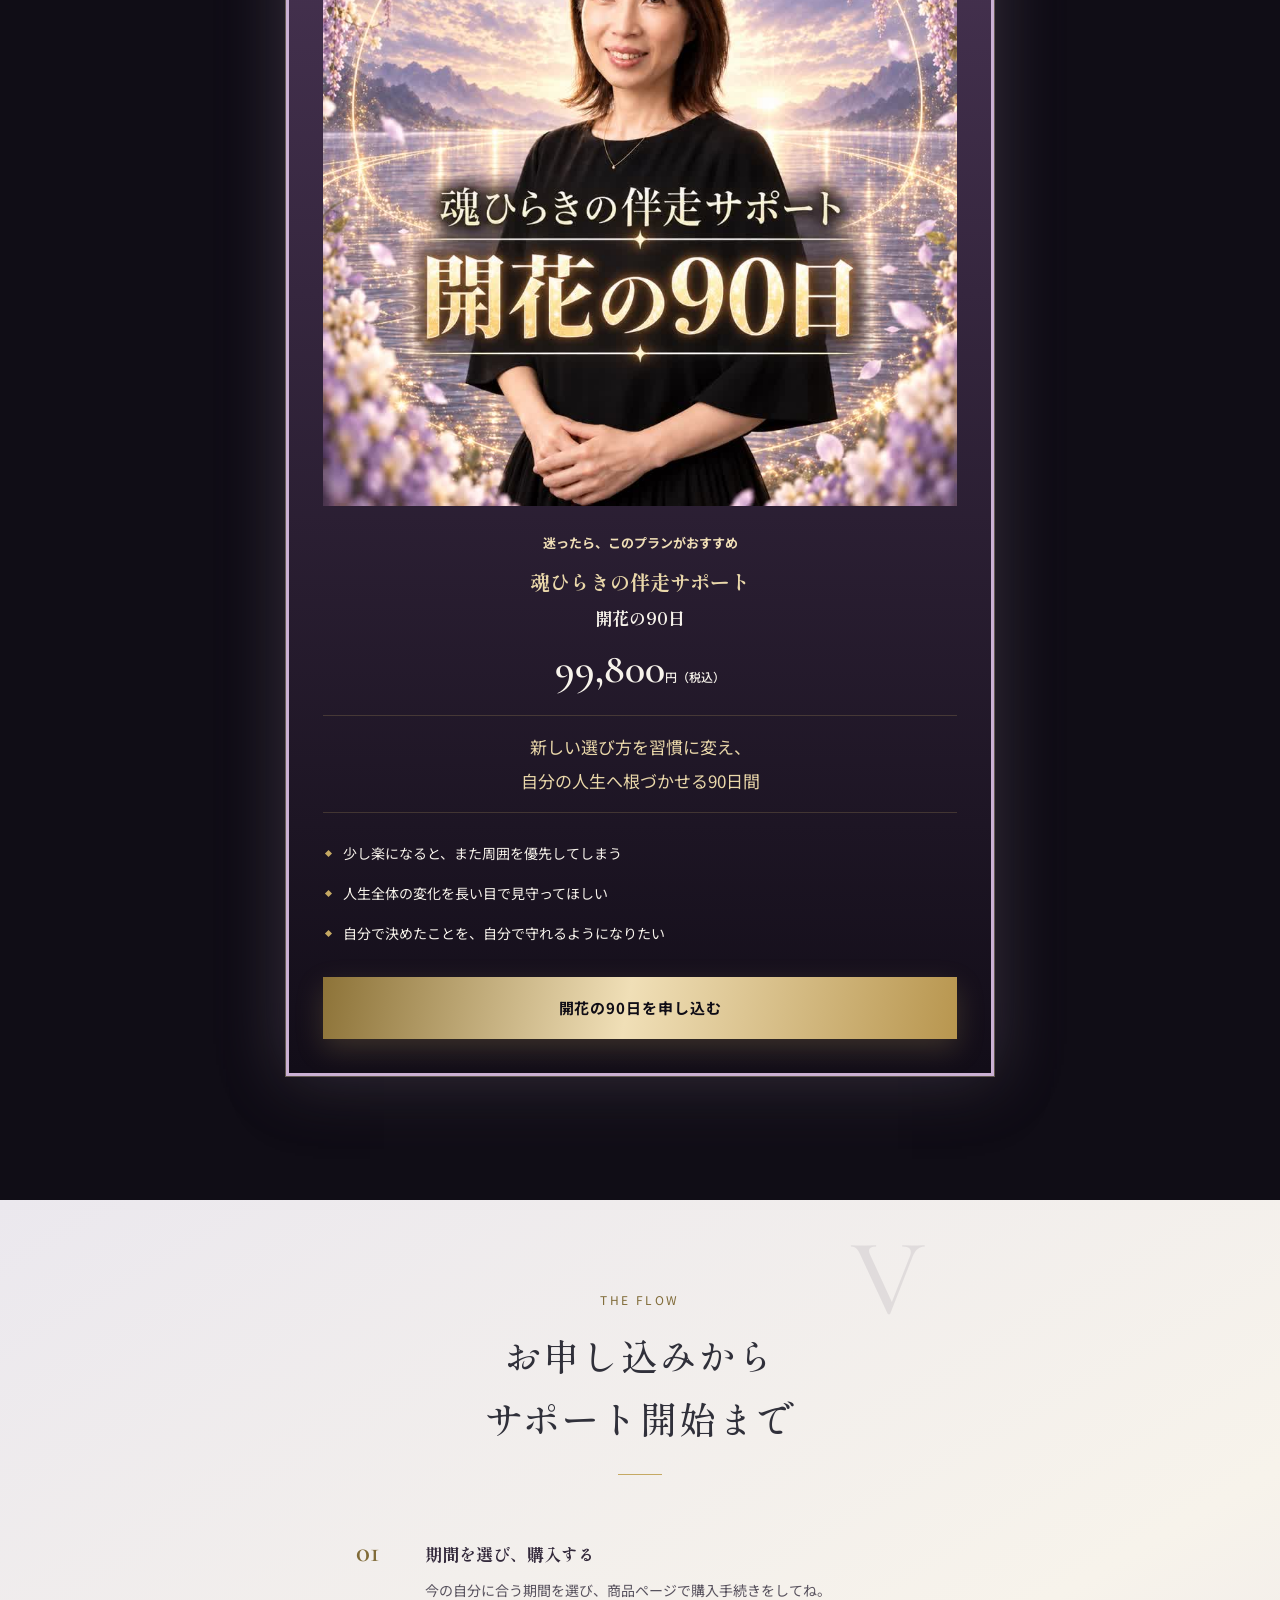
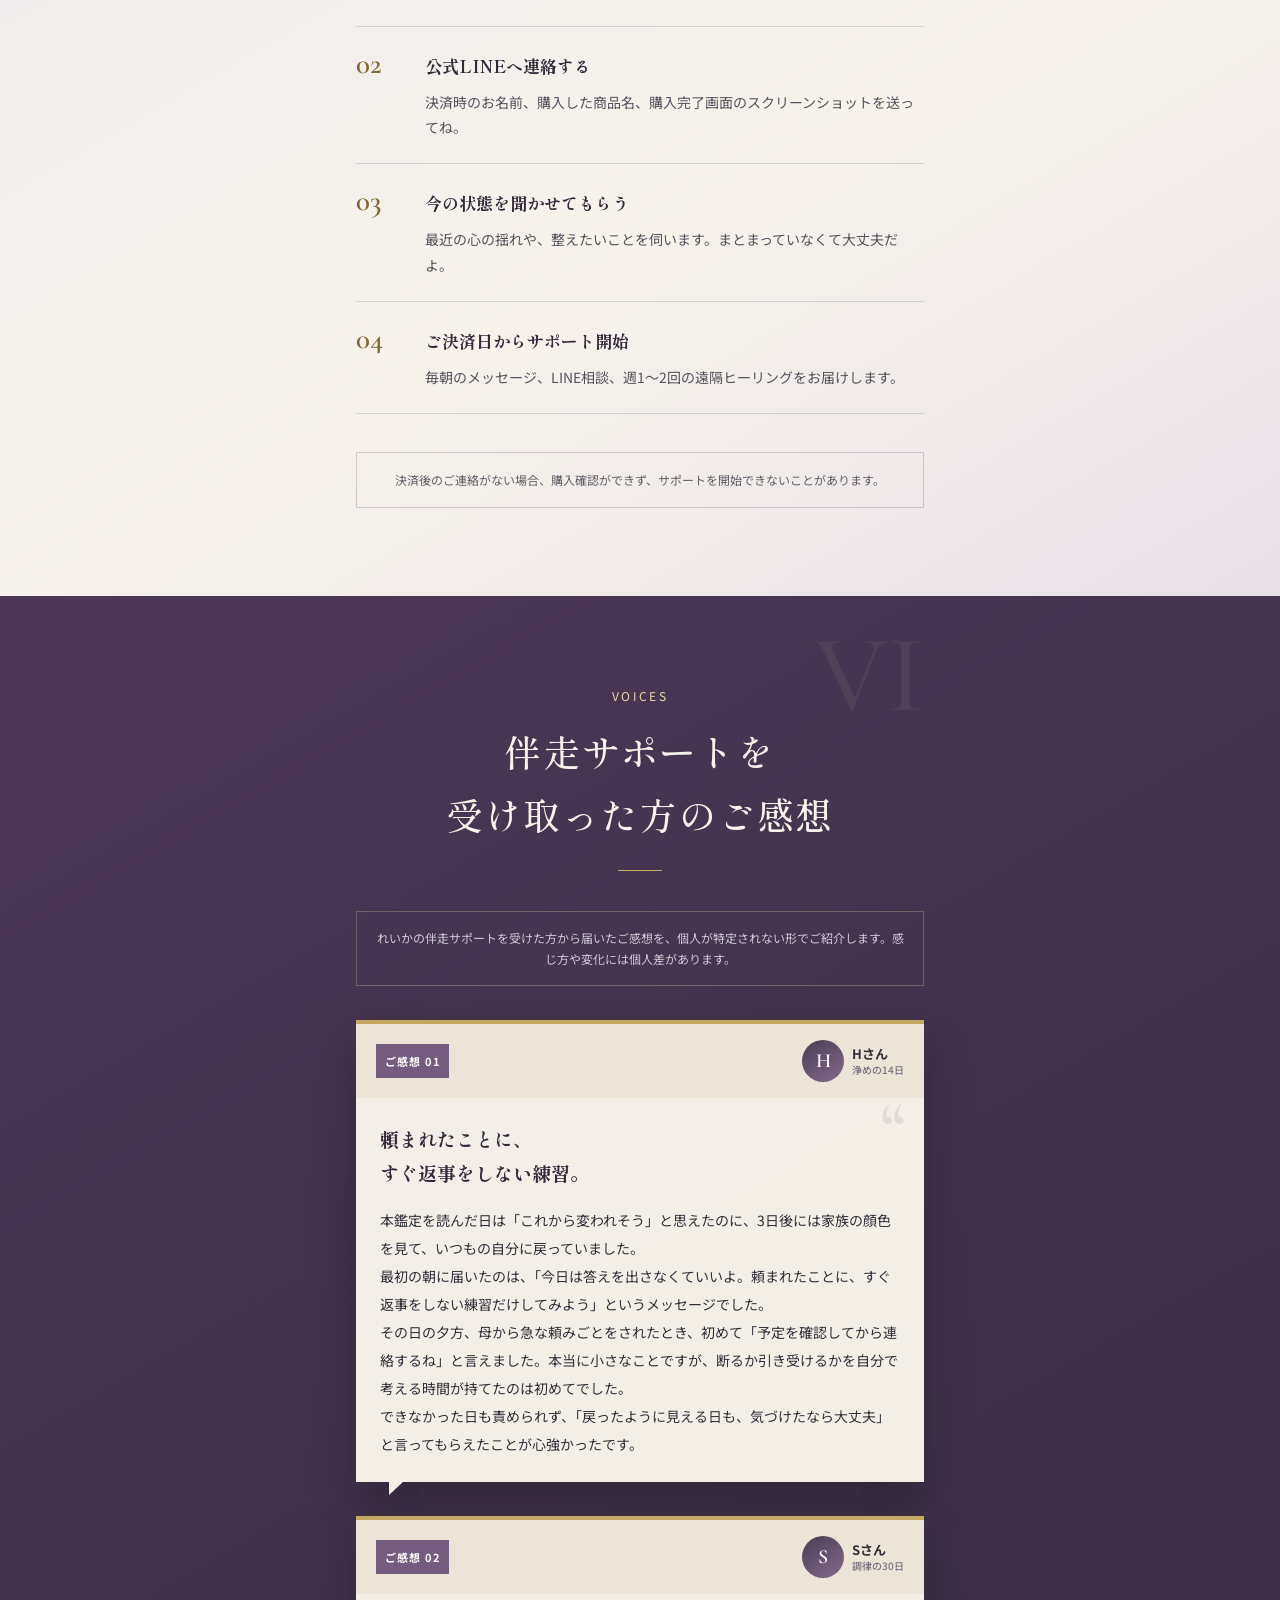
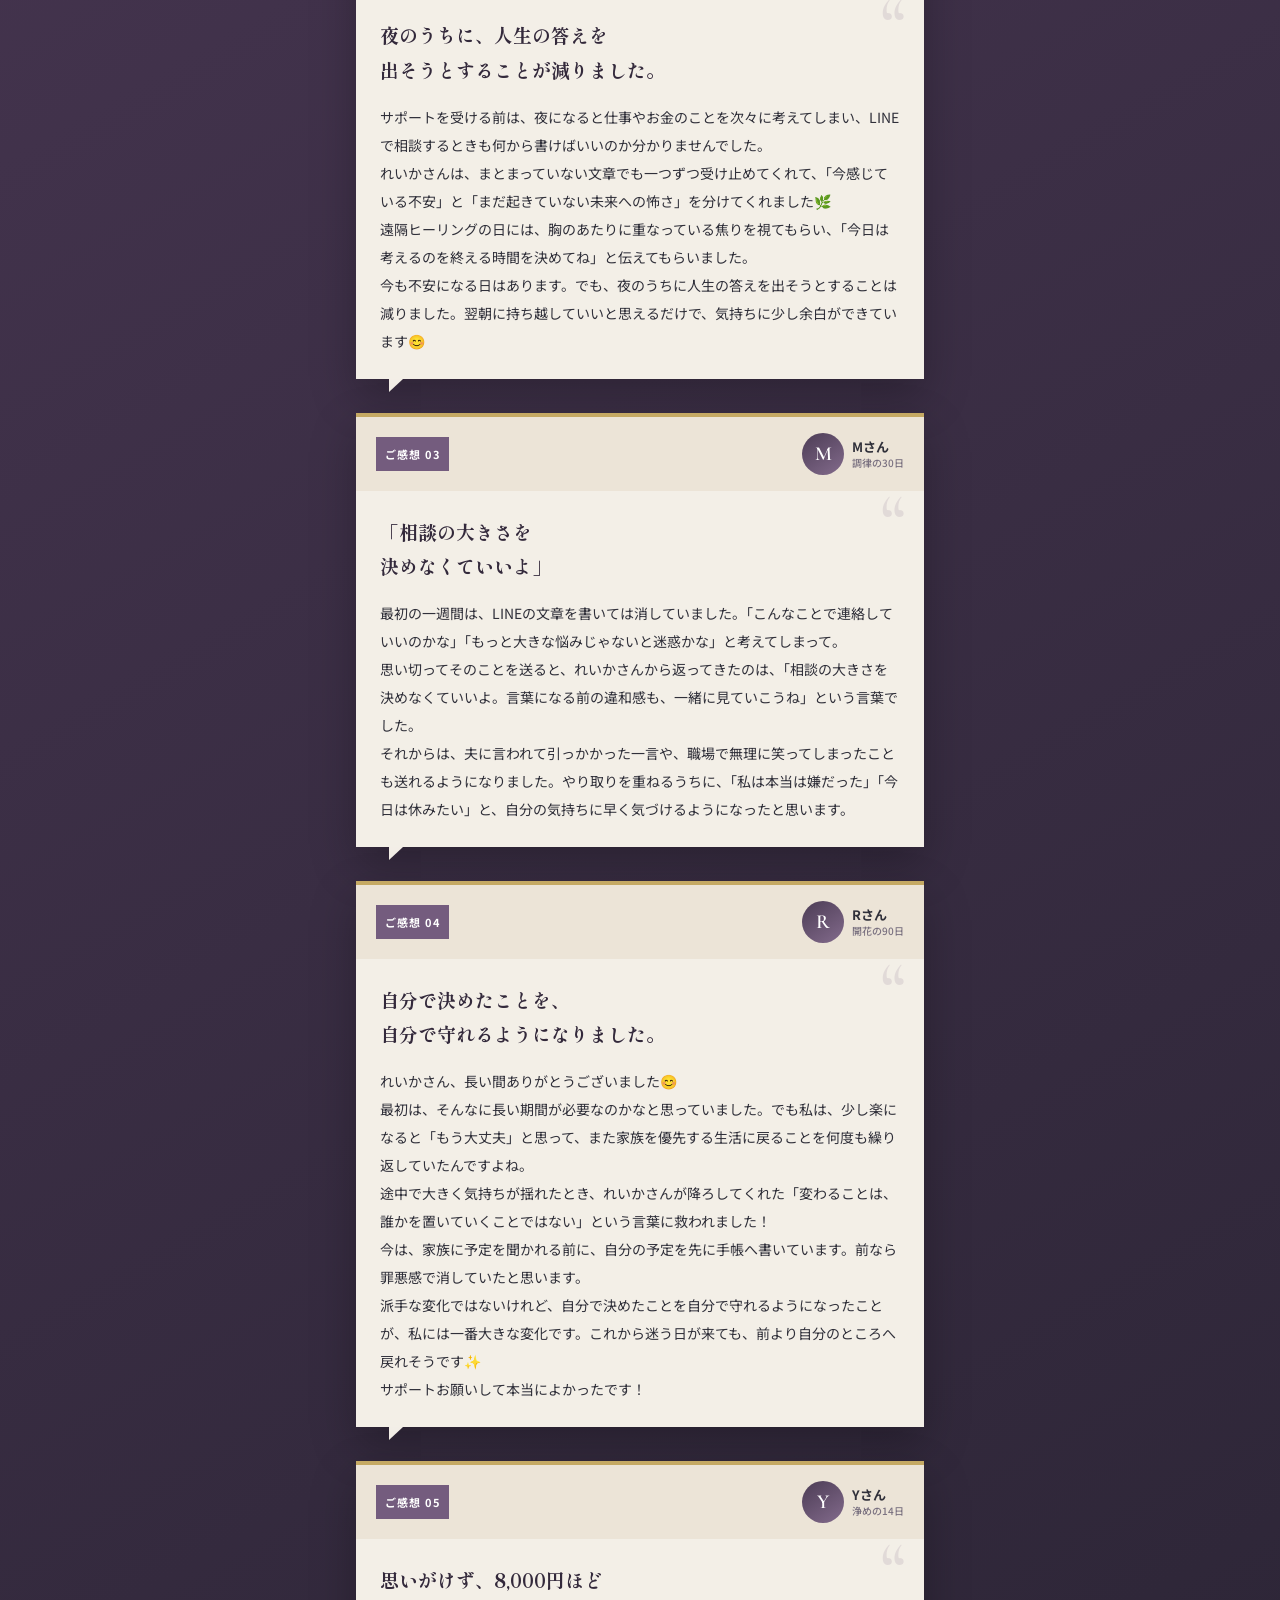
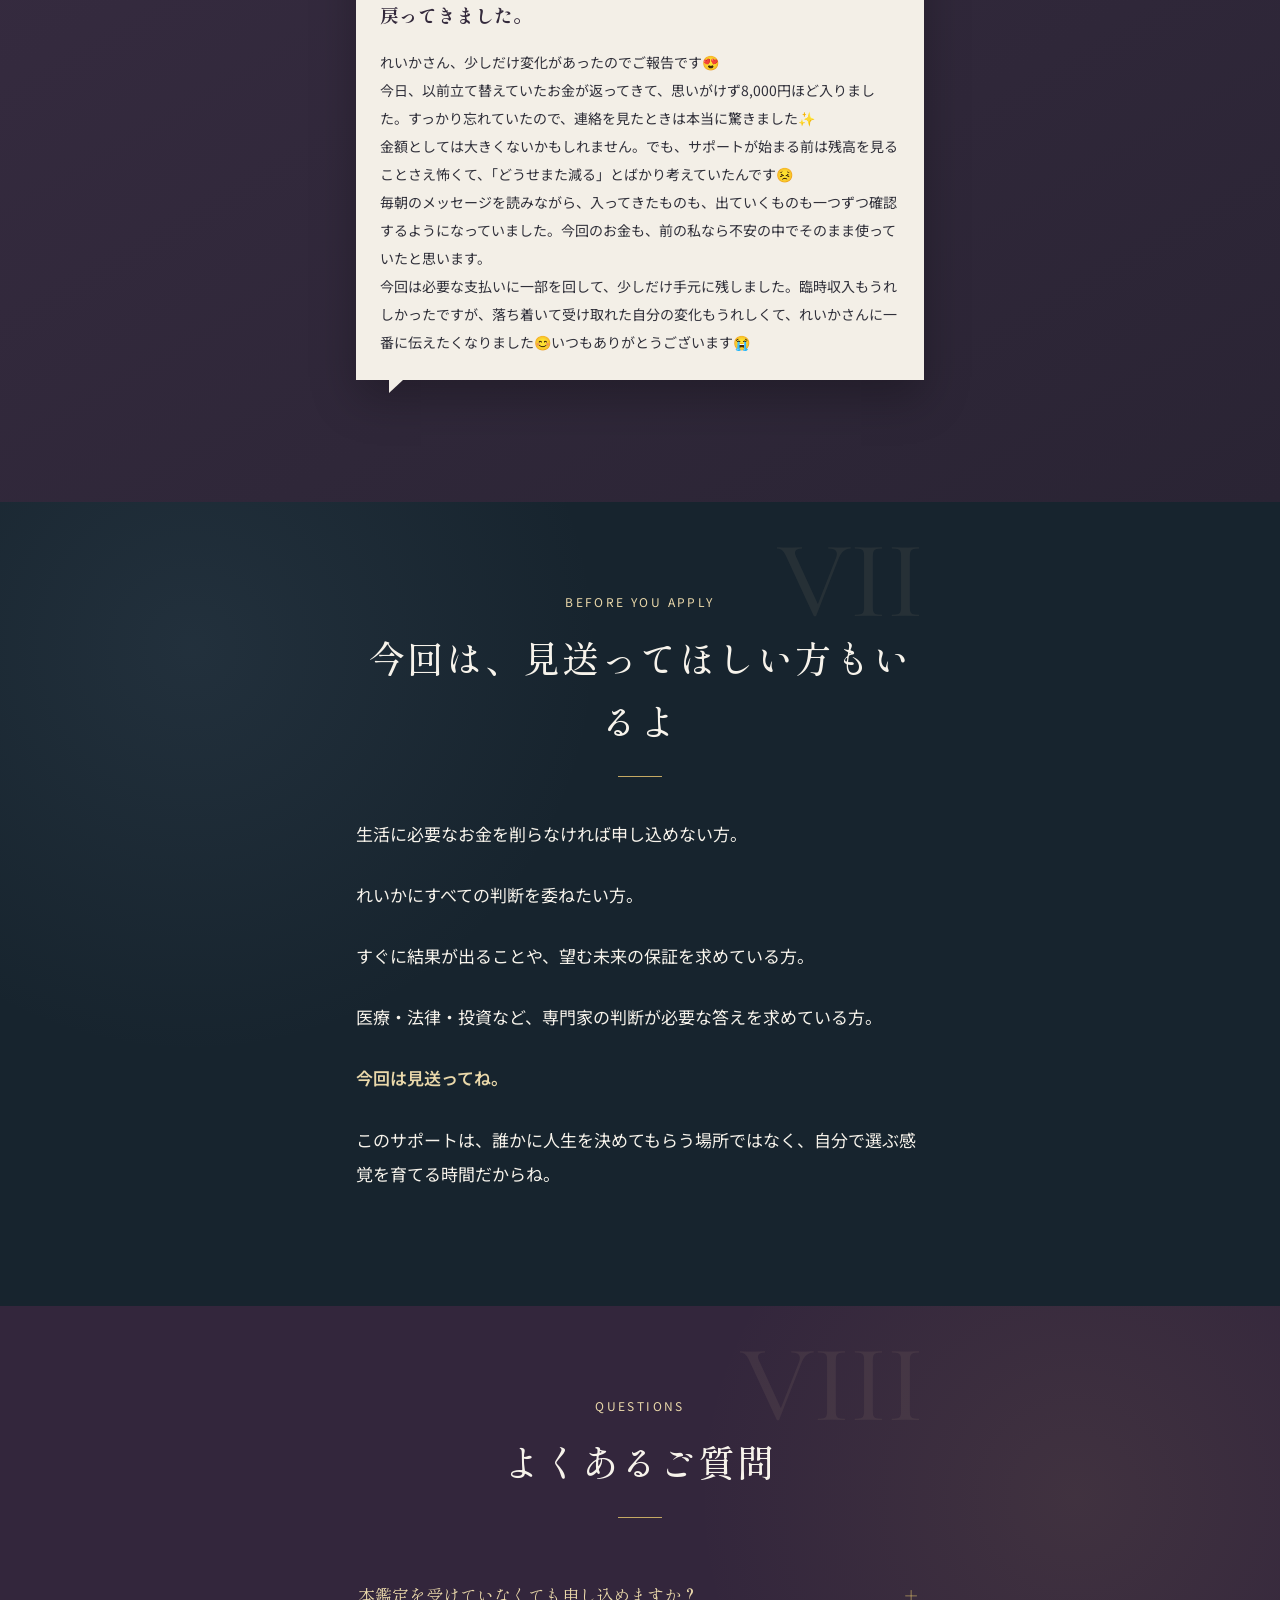
==== commit c8760d33: "Bust support stylesheet cache" ====
--- a/support.html
+++ b/support.html
@@ -10,7 +10,7 @@
   <link rel="preconnect" href="https://fonts.googleapis.com">
   <link rel="preconnect" href="https://fonts.gstatic.com" crossorigin>
   <link href="https://fonts.googleapis.com/css2?family=Cormorant+Garamond:wght@400;500;600&amp;family=Noto+Sans+JP:wght@400;500;600;700&amp;family=Shippori+Mincho+B1:wght@400;500;600;700;800&amp;display=swap" rel="stylesheet">
-  <link rel="stylesheet" href="support.css">
+  <link rel="stylesheet" href="support.css?v=20261009-2">
 </head>
 <body data-deadline-key="reika_bansou_v2" data-deadline-hours="72">
   <div class="progress" aria-hidden="true"><span id="progressBar"></span></div>
--- a/support.css
+++ b/support.css
@@ -21,3 +21,4 @@
 .product.reveal.on,.voice-card.reveal.on{transition-delay:var(--card-delay,0ms)}
 @media (min-width:760px){body{font-size:17px}.hero{grid-template-rows:66svh auto}.hero-photo img{object-position:center 36%}.price-peek{width:min(760px,calc(100% - 36px));margin-left:auto;margin-right:auto}.full-photo{margin-left:0;margin-right:0}.full-photo img{aspect-ratio:16/11}.product{padding:34px}.closing-photo{width:min(100%,960px);margin:0 auto}.sticky{justify-content:center}.sticky>div{min-width:160px}.compare-row>div{font-size:14px}}
 @media (prefers-reduced-motion:reduce){html{scroll-behavior:auto}.reveal,.reveal-scale,.gold-line,.chapter{opacity:1;transform:none;transition:none}.scroll i,.cta.primary,.hero-photo img,.limit-box.on,.best-badge{animation:none}}
+.urgency-track span{width:91%;transition:none}
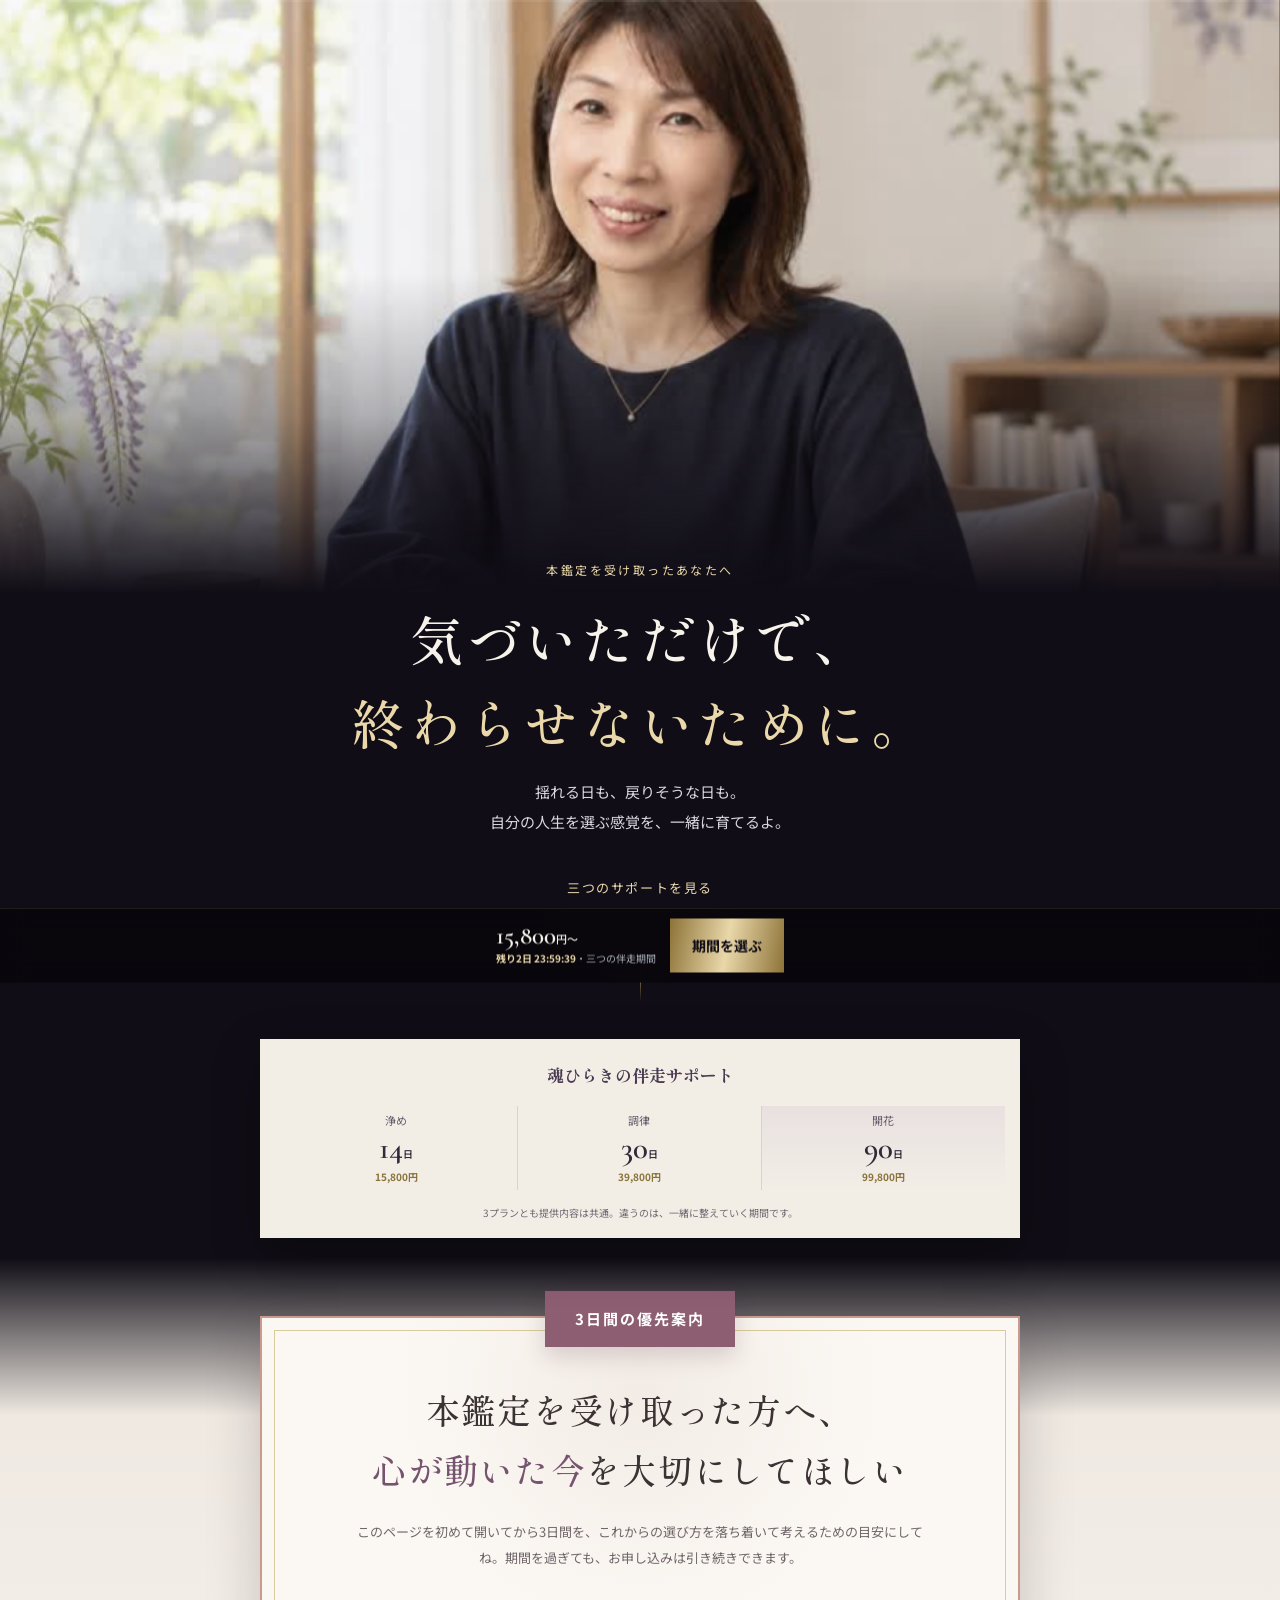
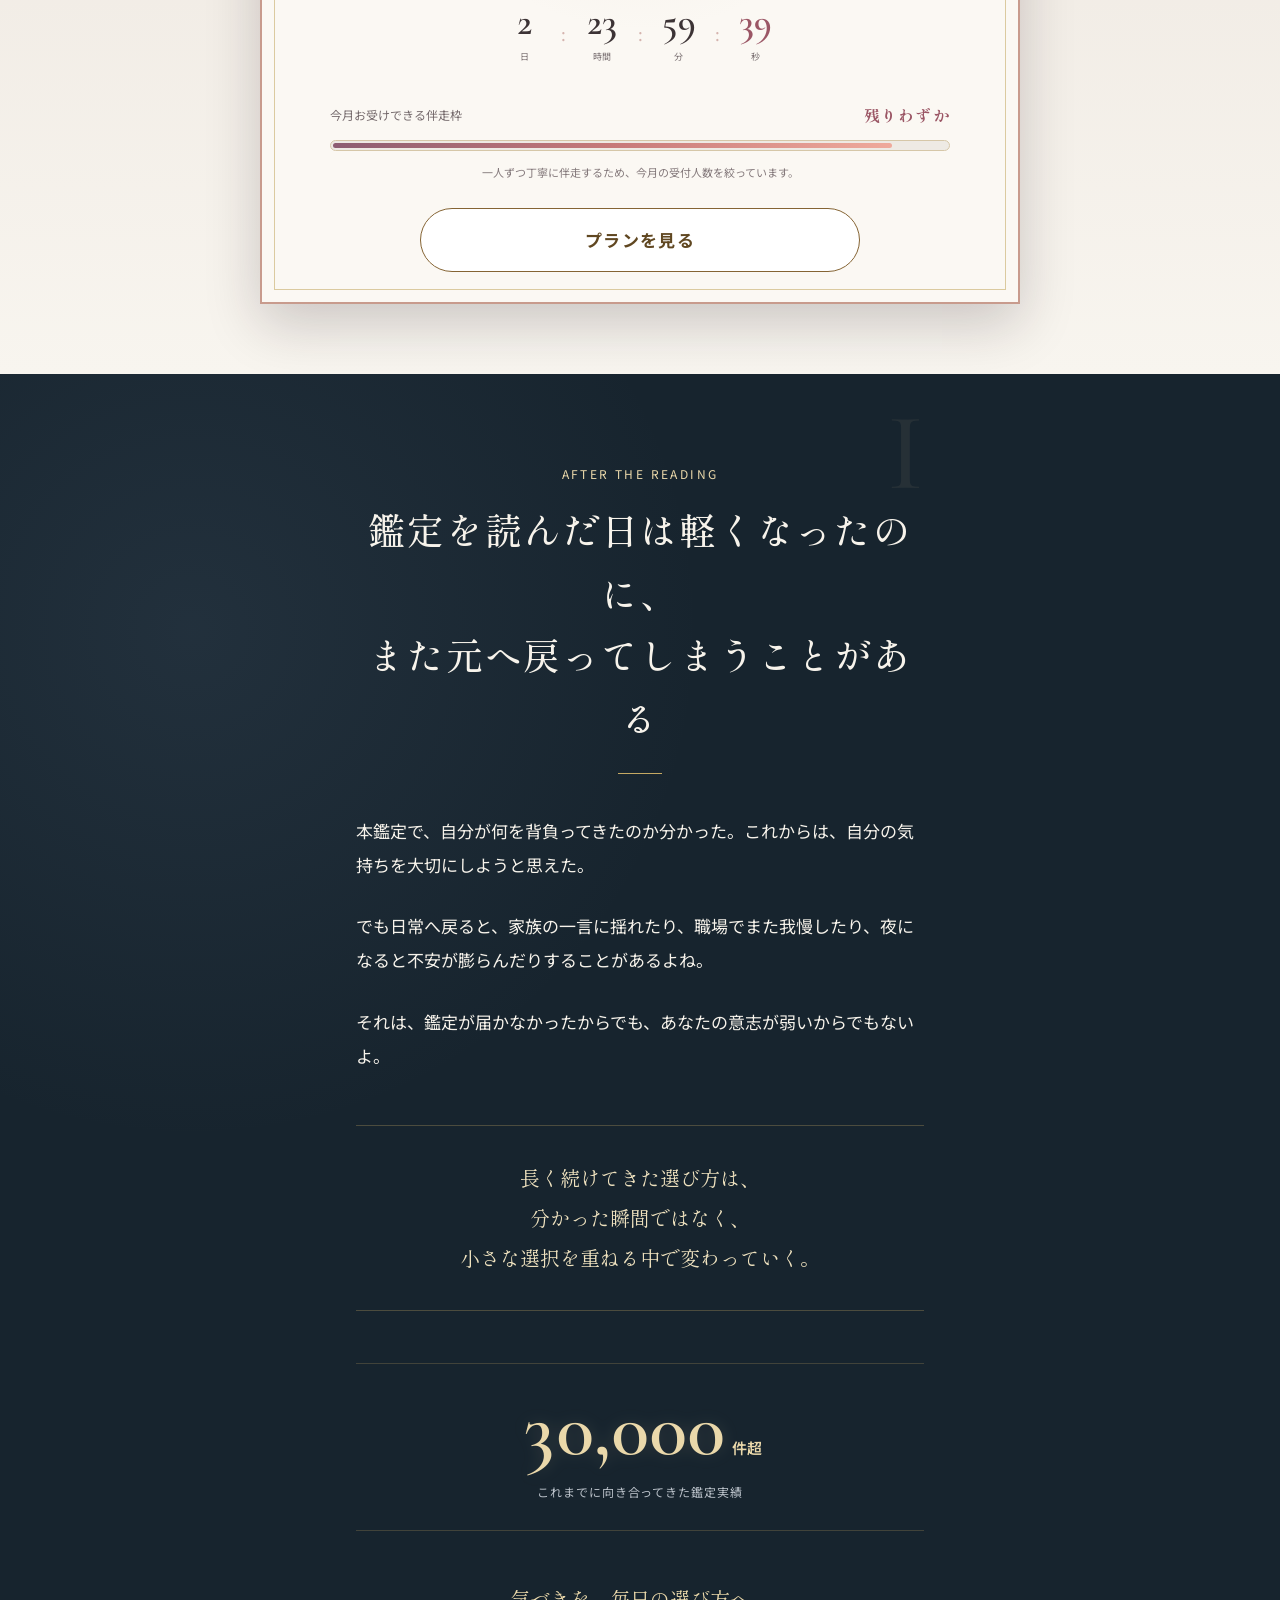
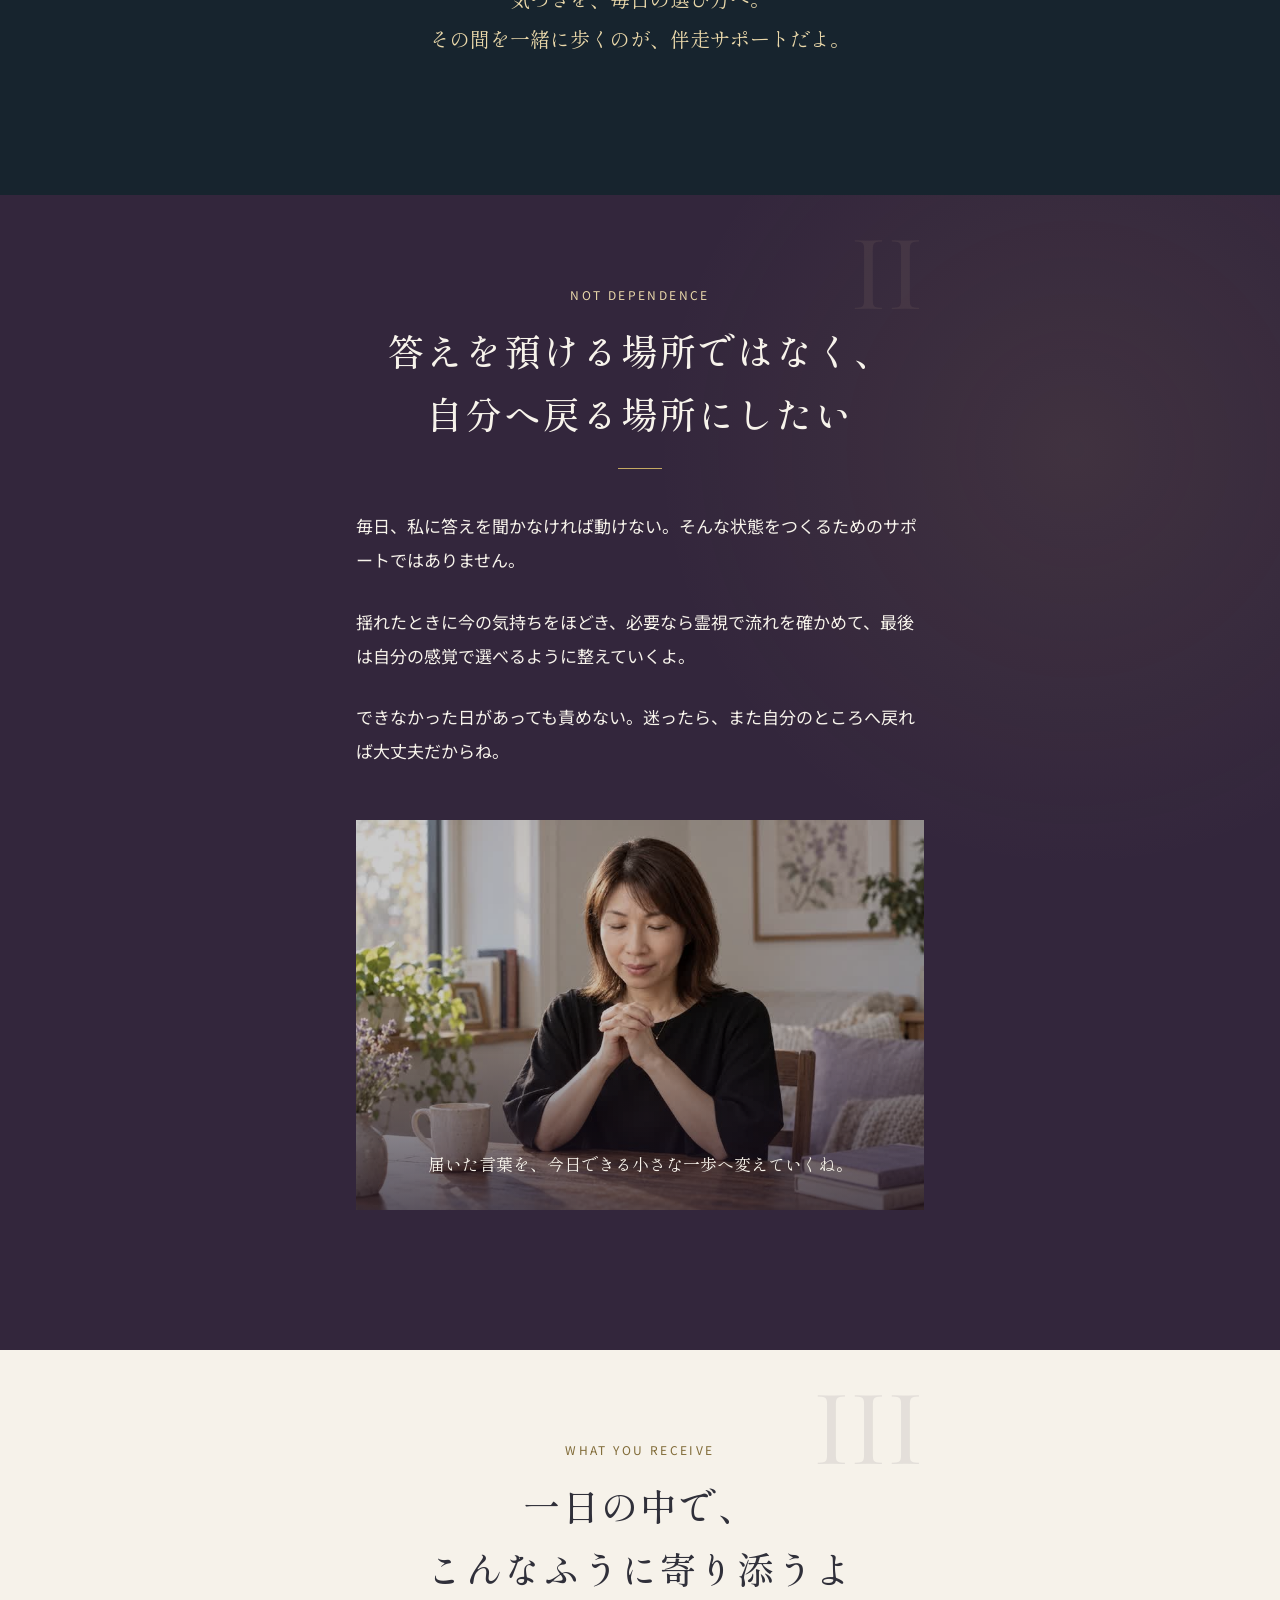
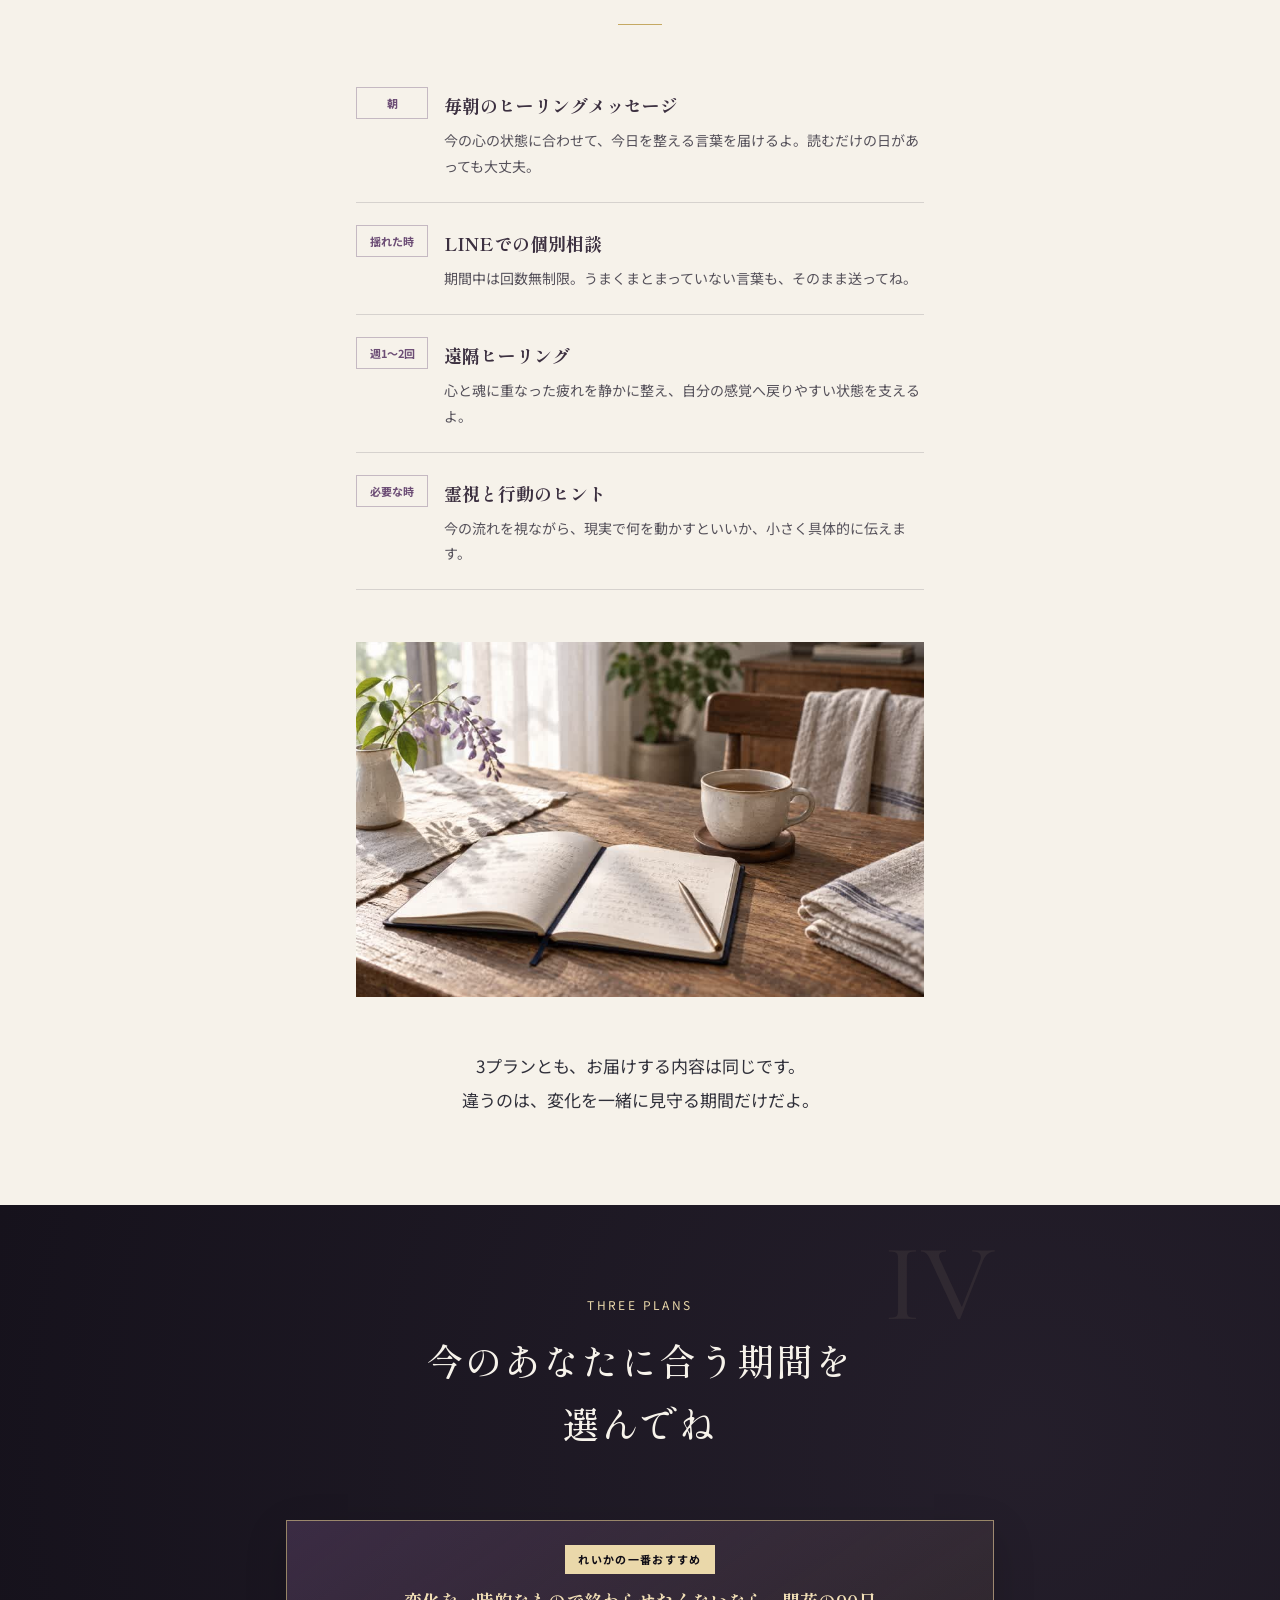
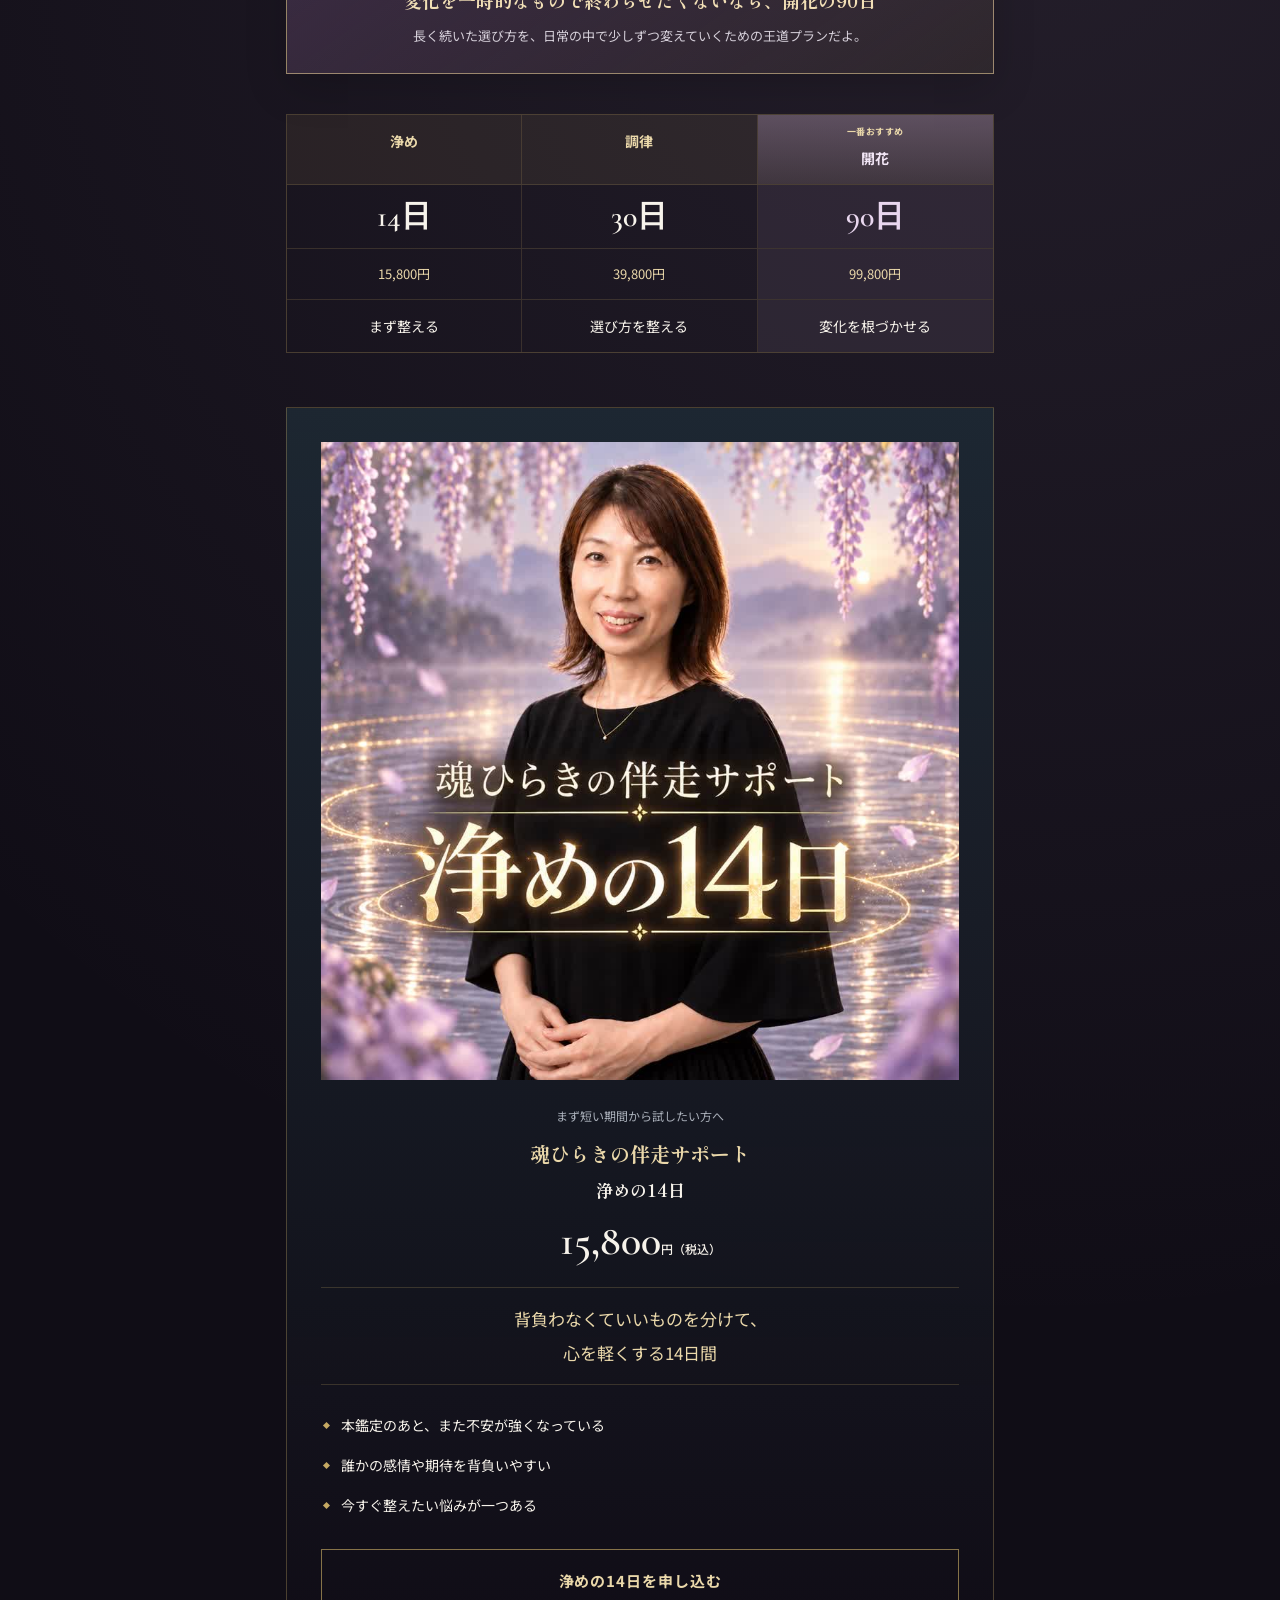
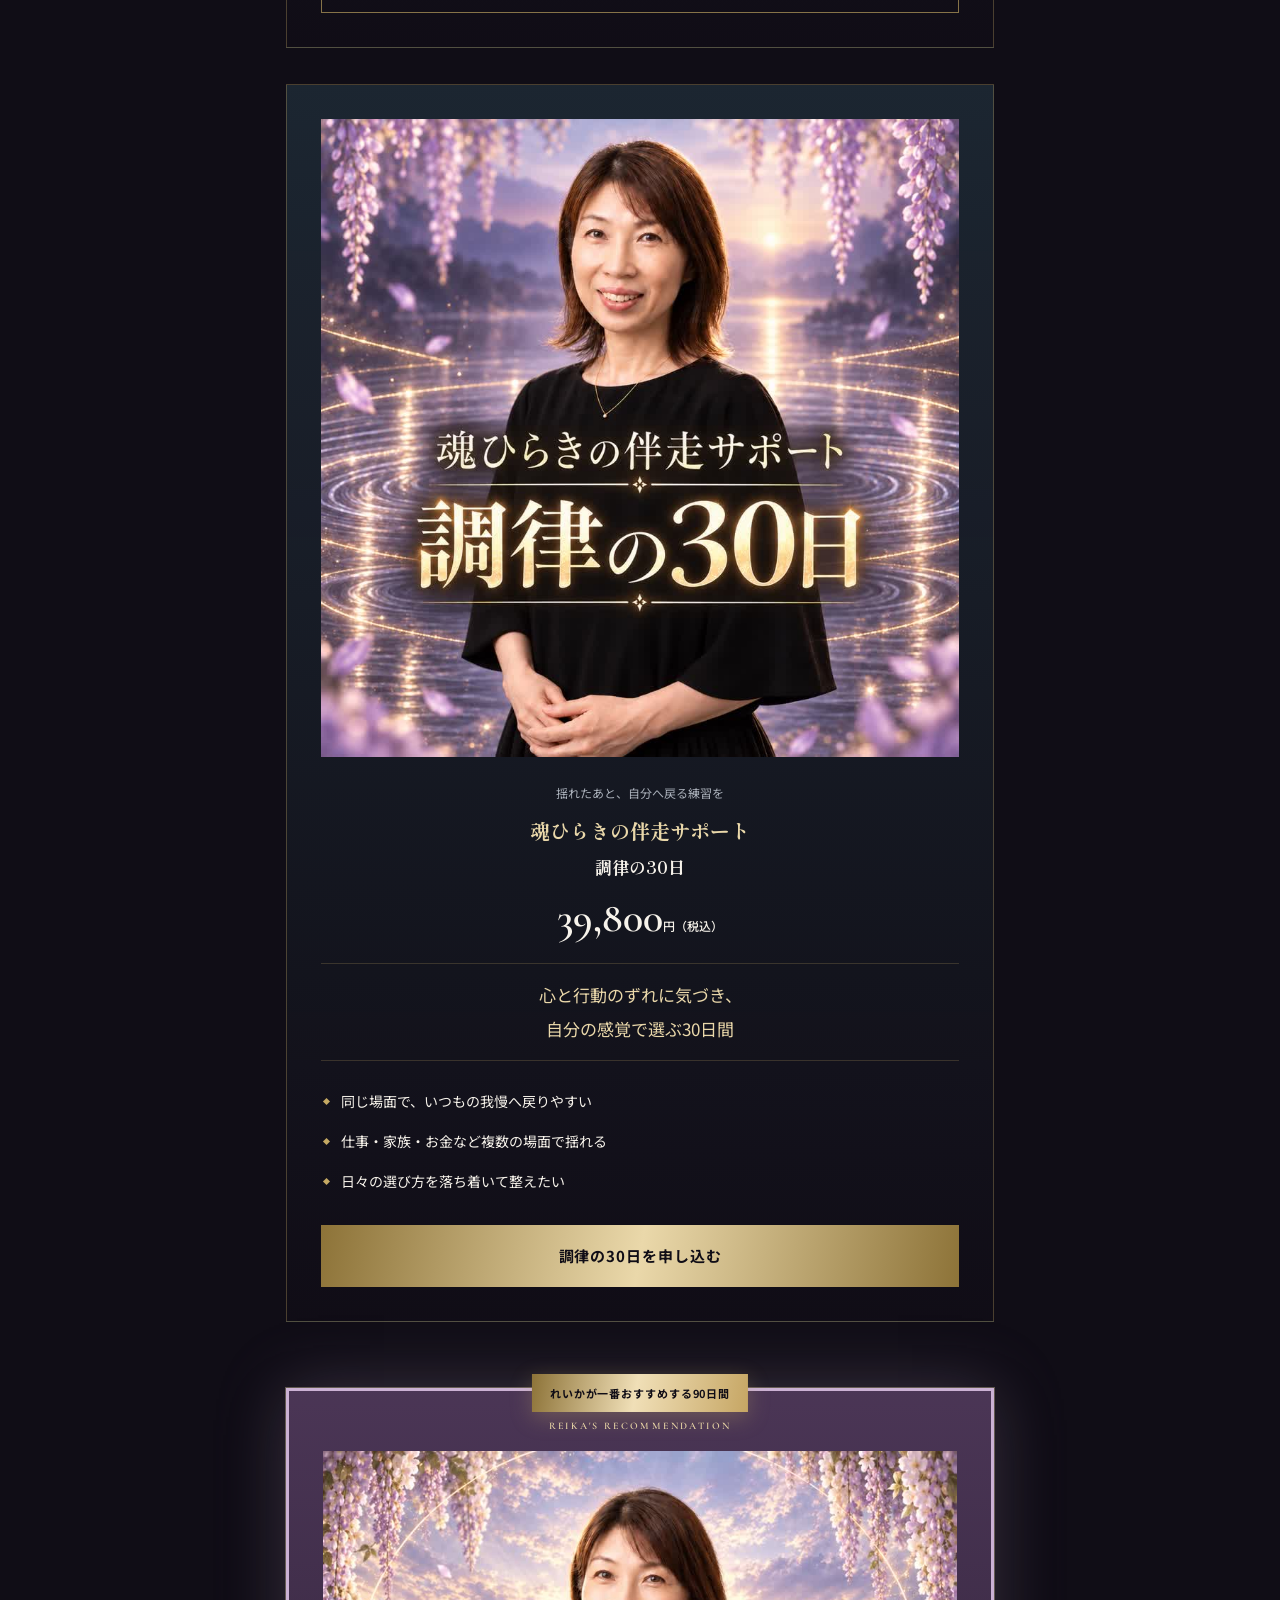
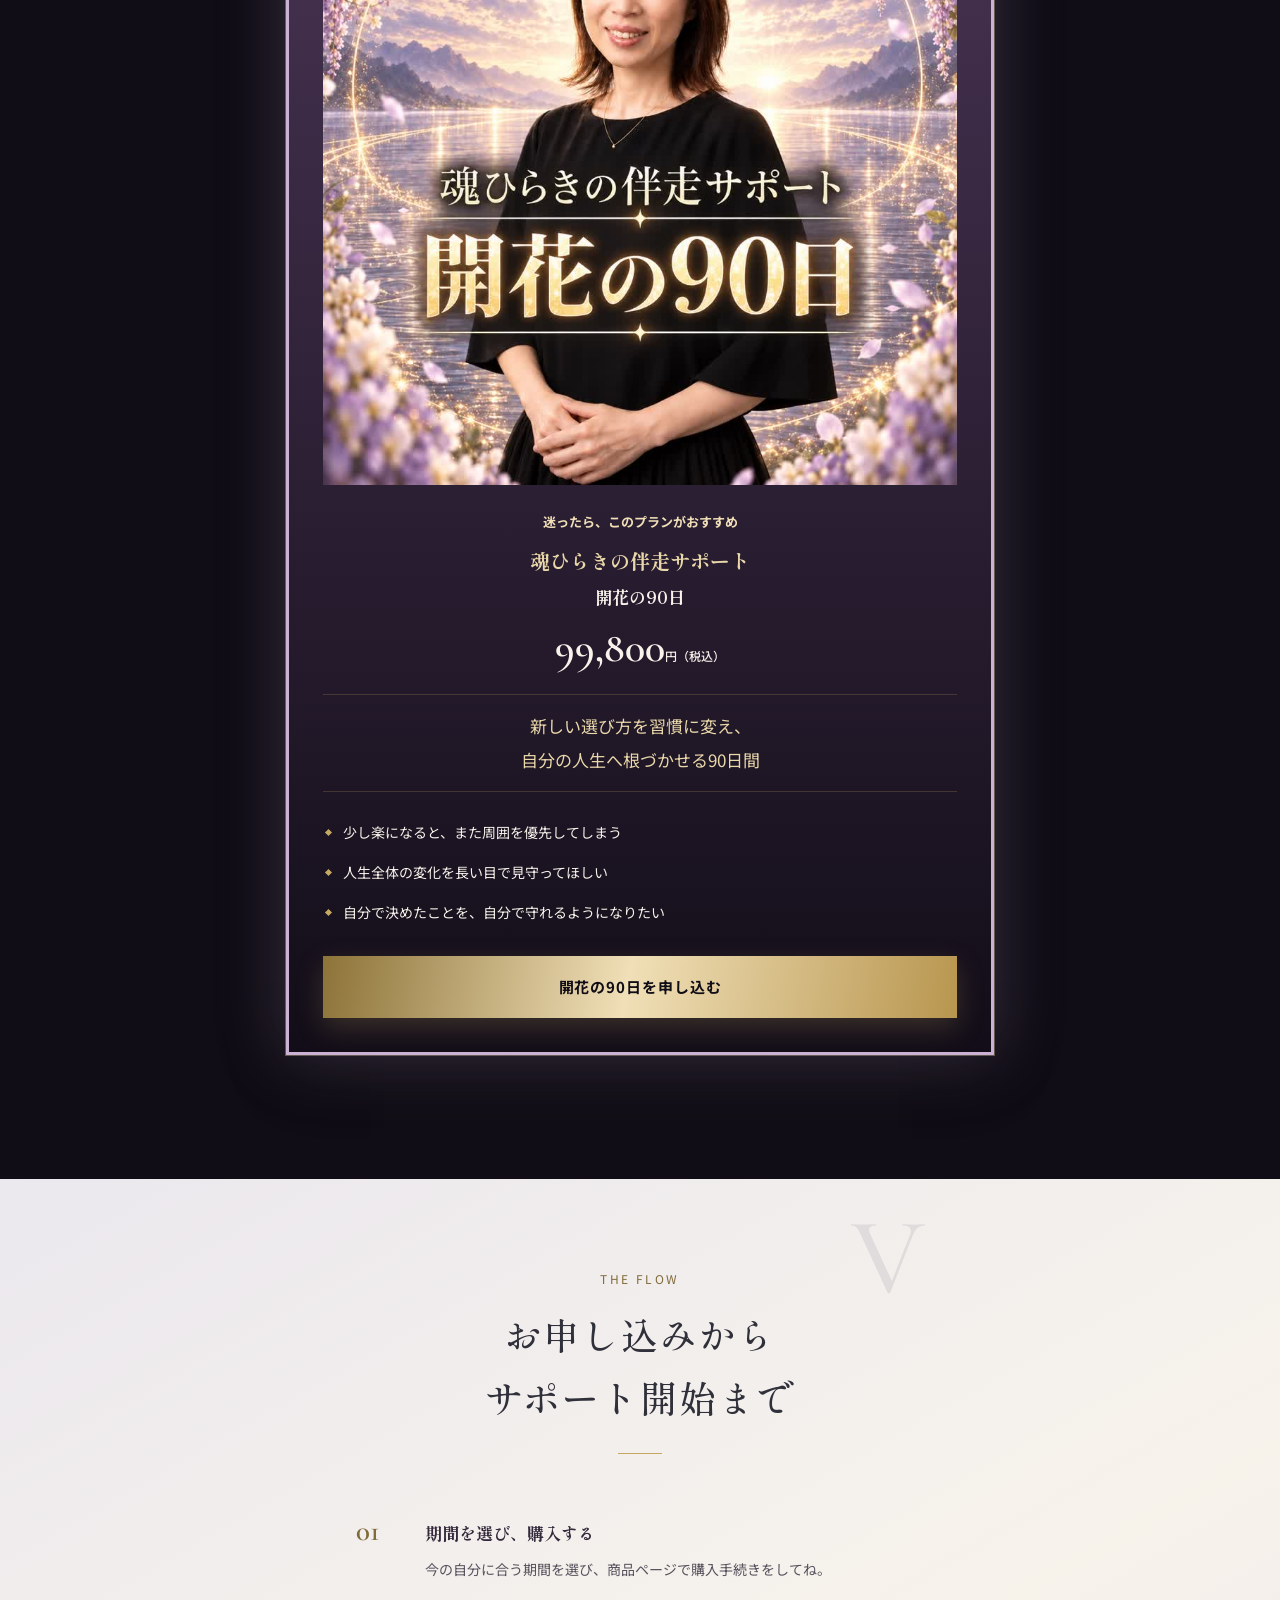
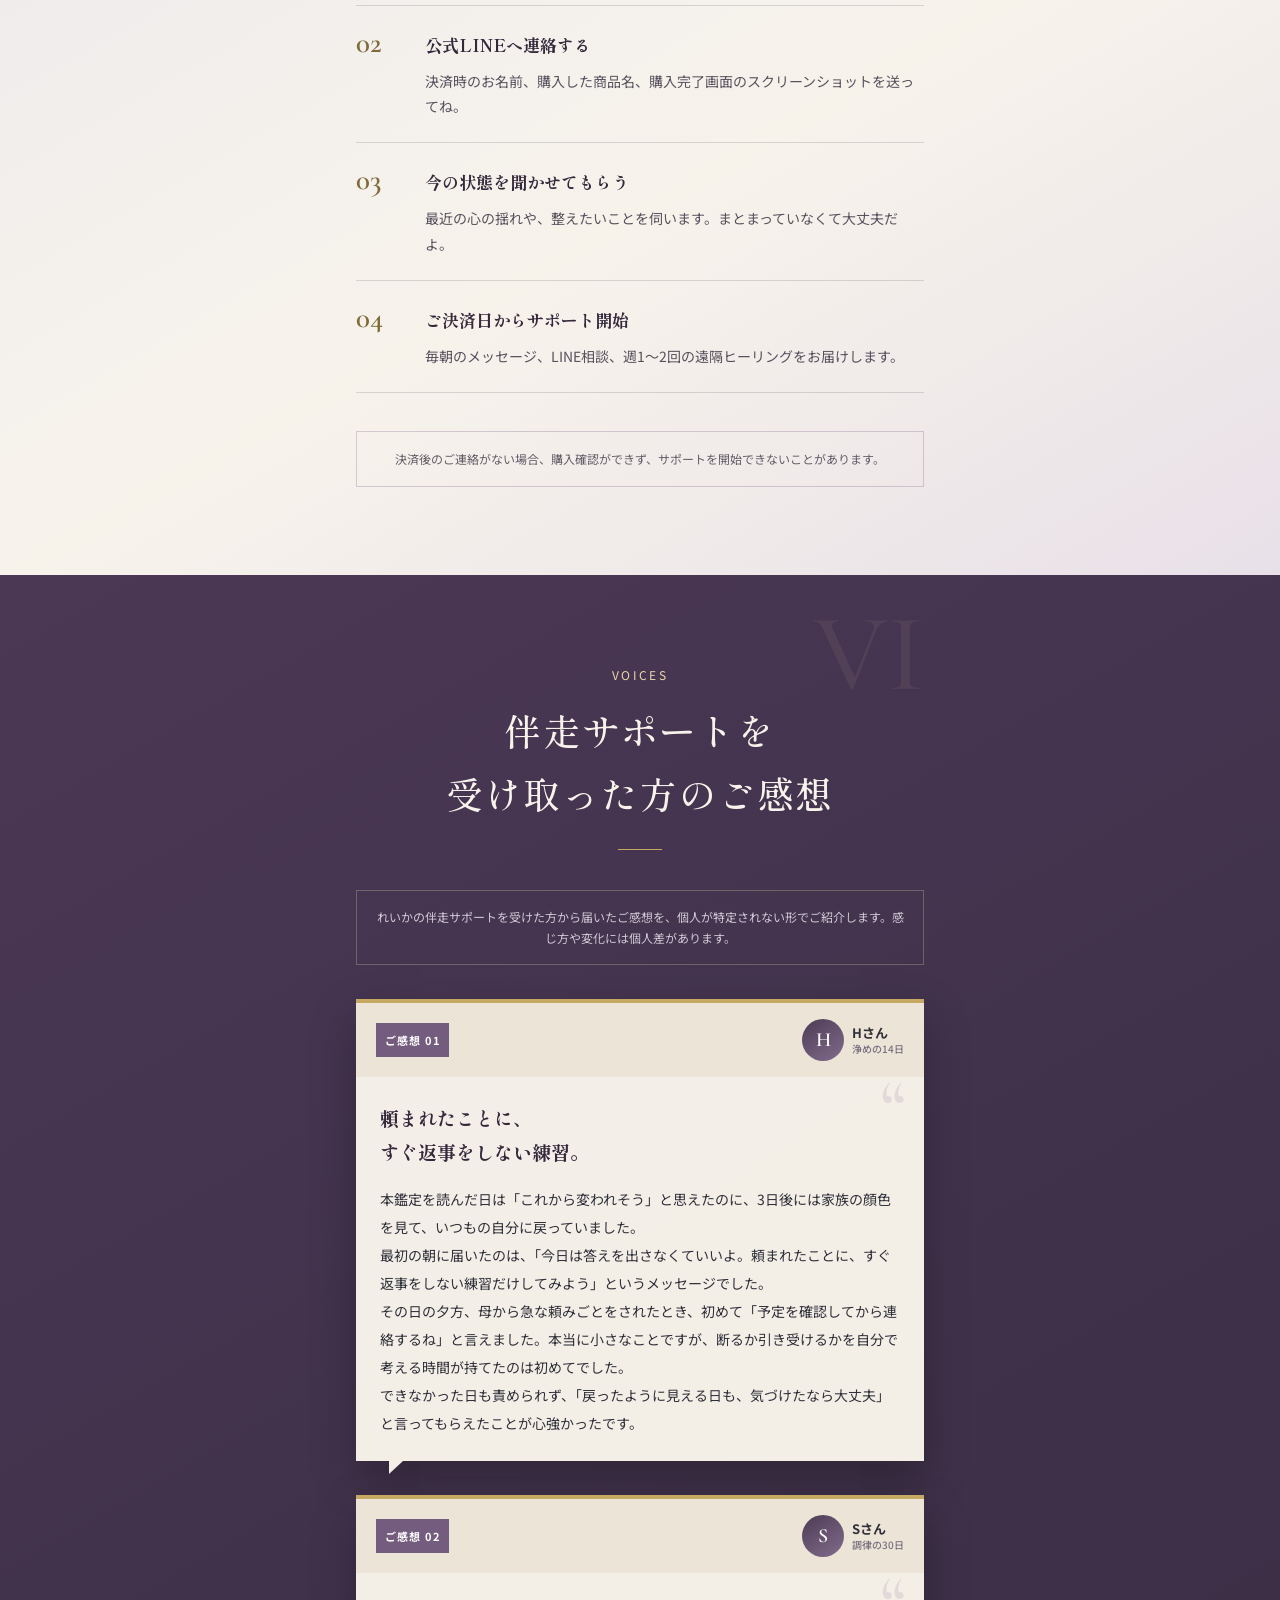
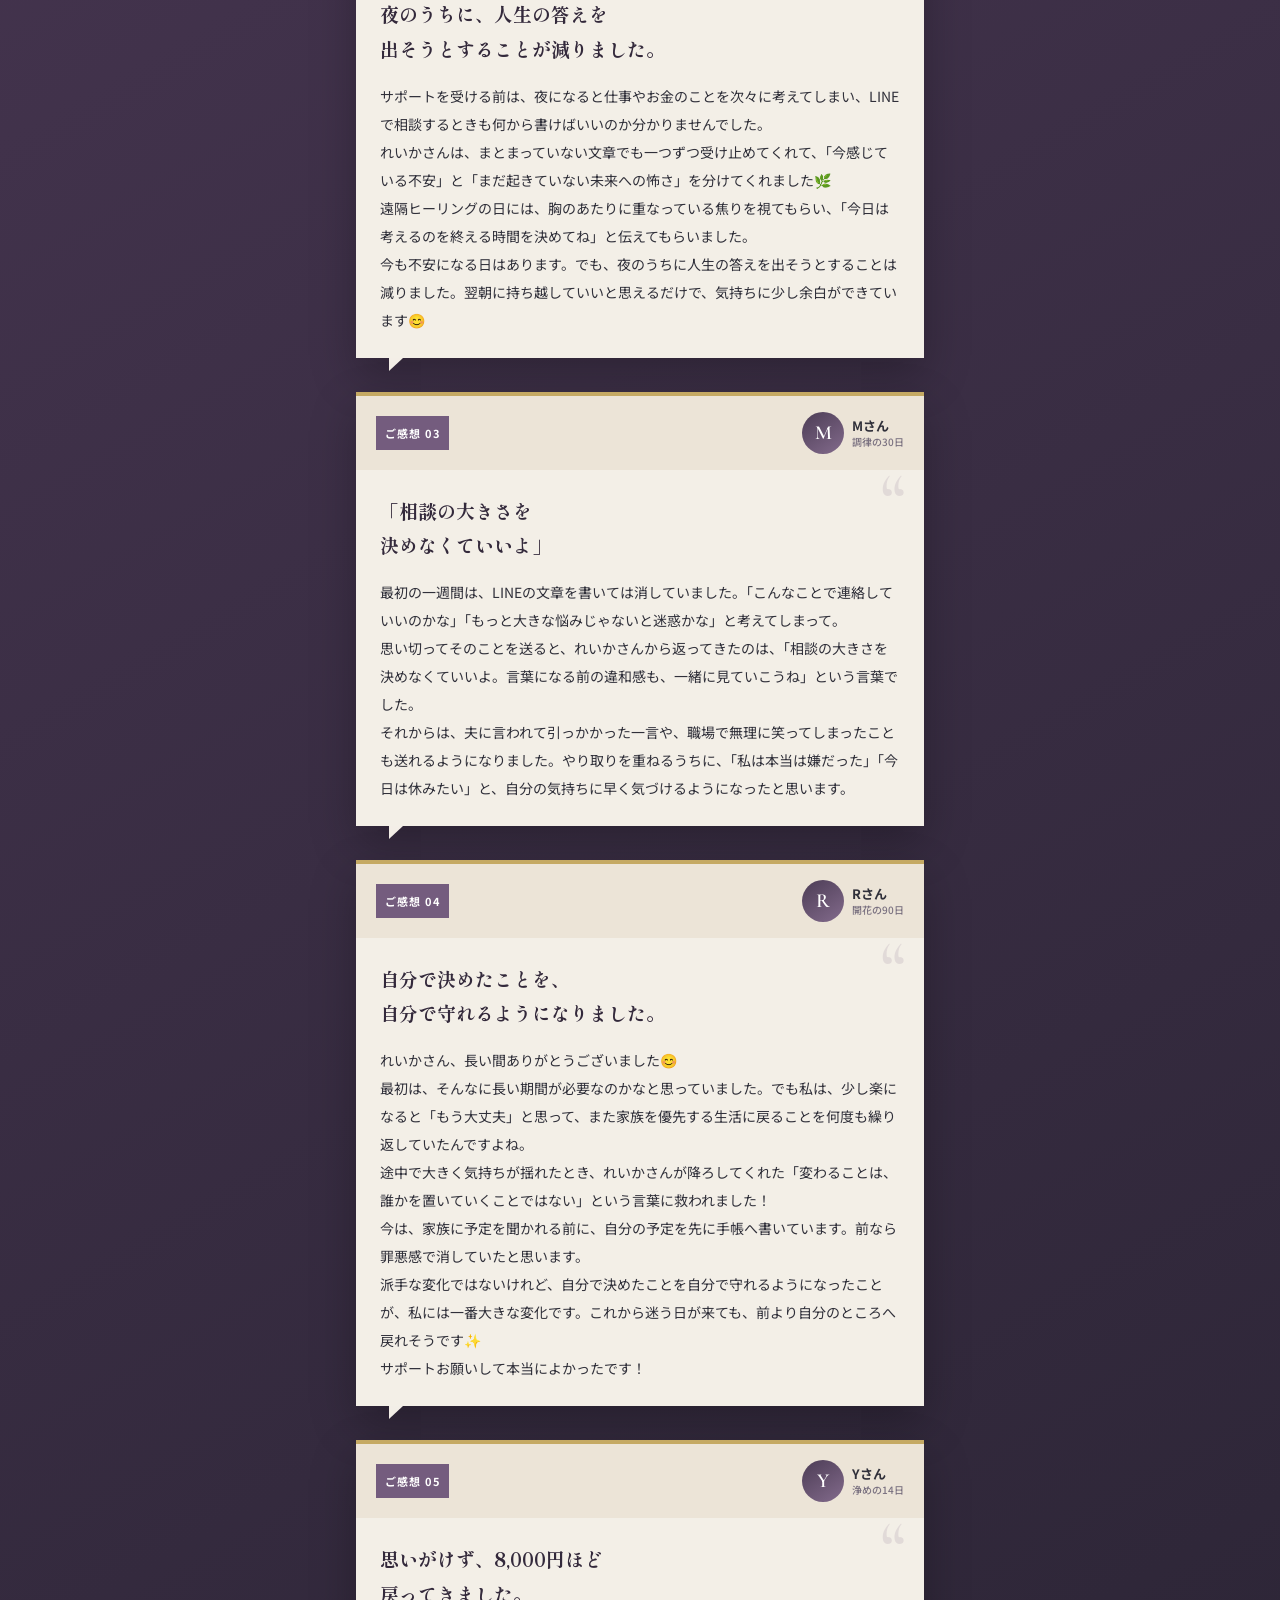
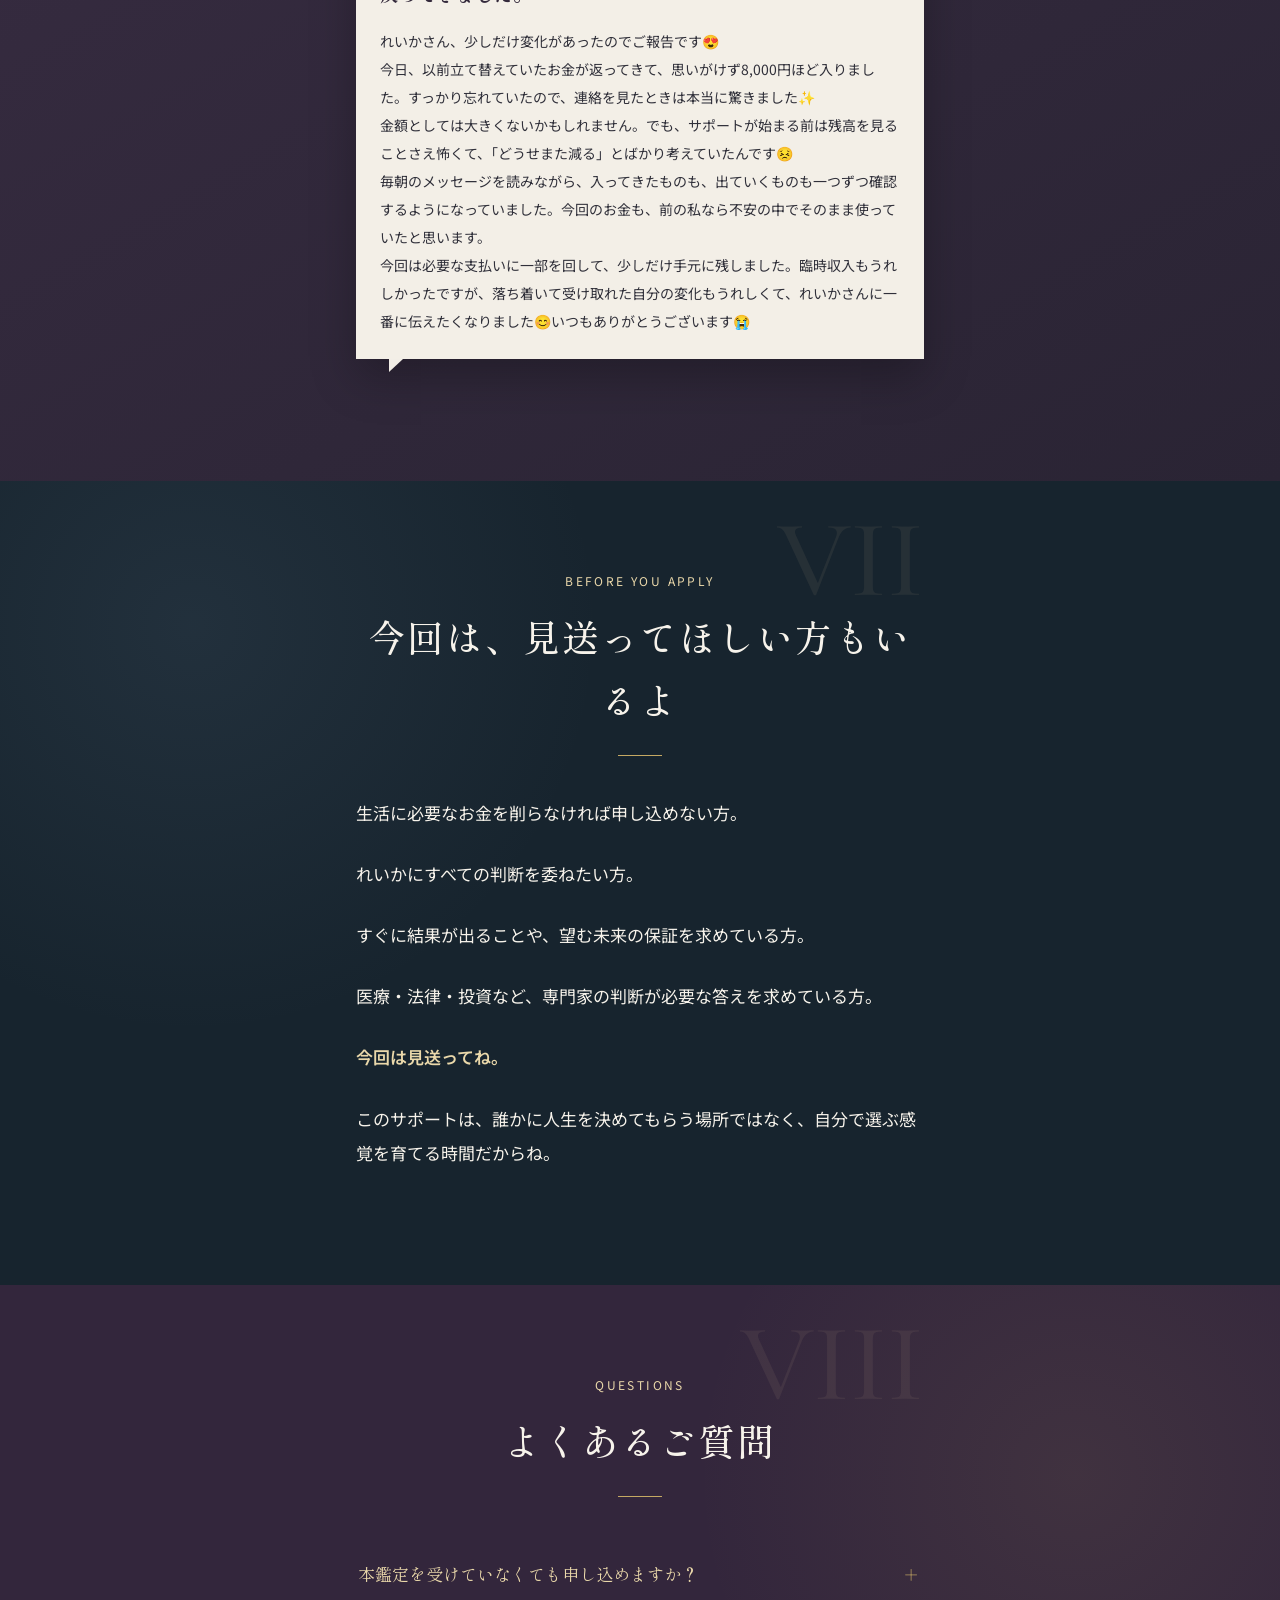
==== commit f5e52de5: "Remove post-countdown note (support.html)" ====
--- a/support.html
+++ b/support.html
@@ -55,7 +55,7 @@
         <div class="urgency-track"><span></span></div>
         <p>一人ずつ丁寧に伴走するため、今月の受付人数を絞っています。</p>
       </div>
-      <a class="limit-cta" href="#plans">プランを見る<small>3日後もお申し込みいただけます</small></a>
+      <a class="limit-cta" href="#plans">プランを見る</a>
     </div>
   </section>
 
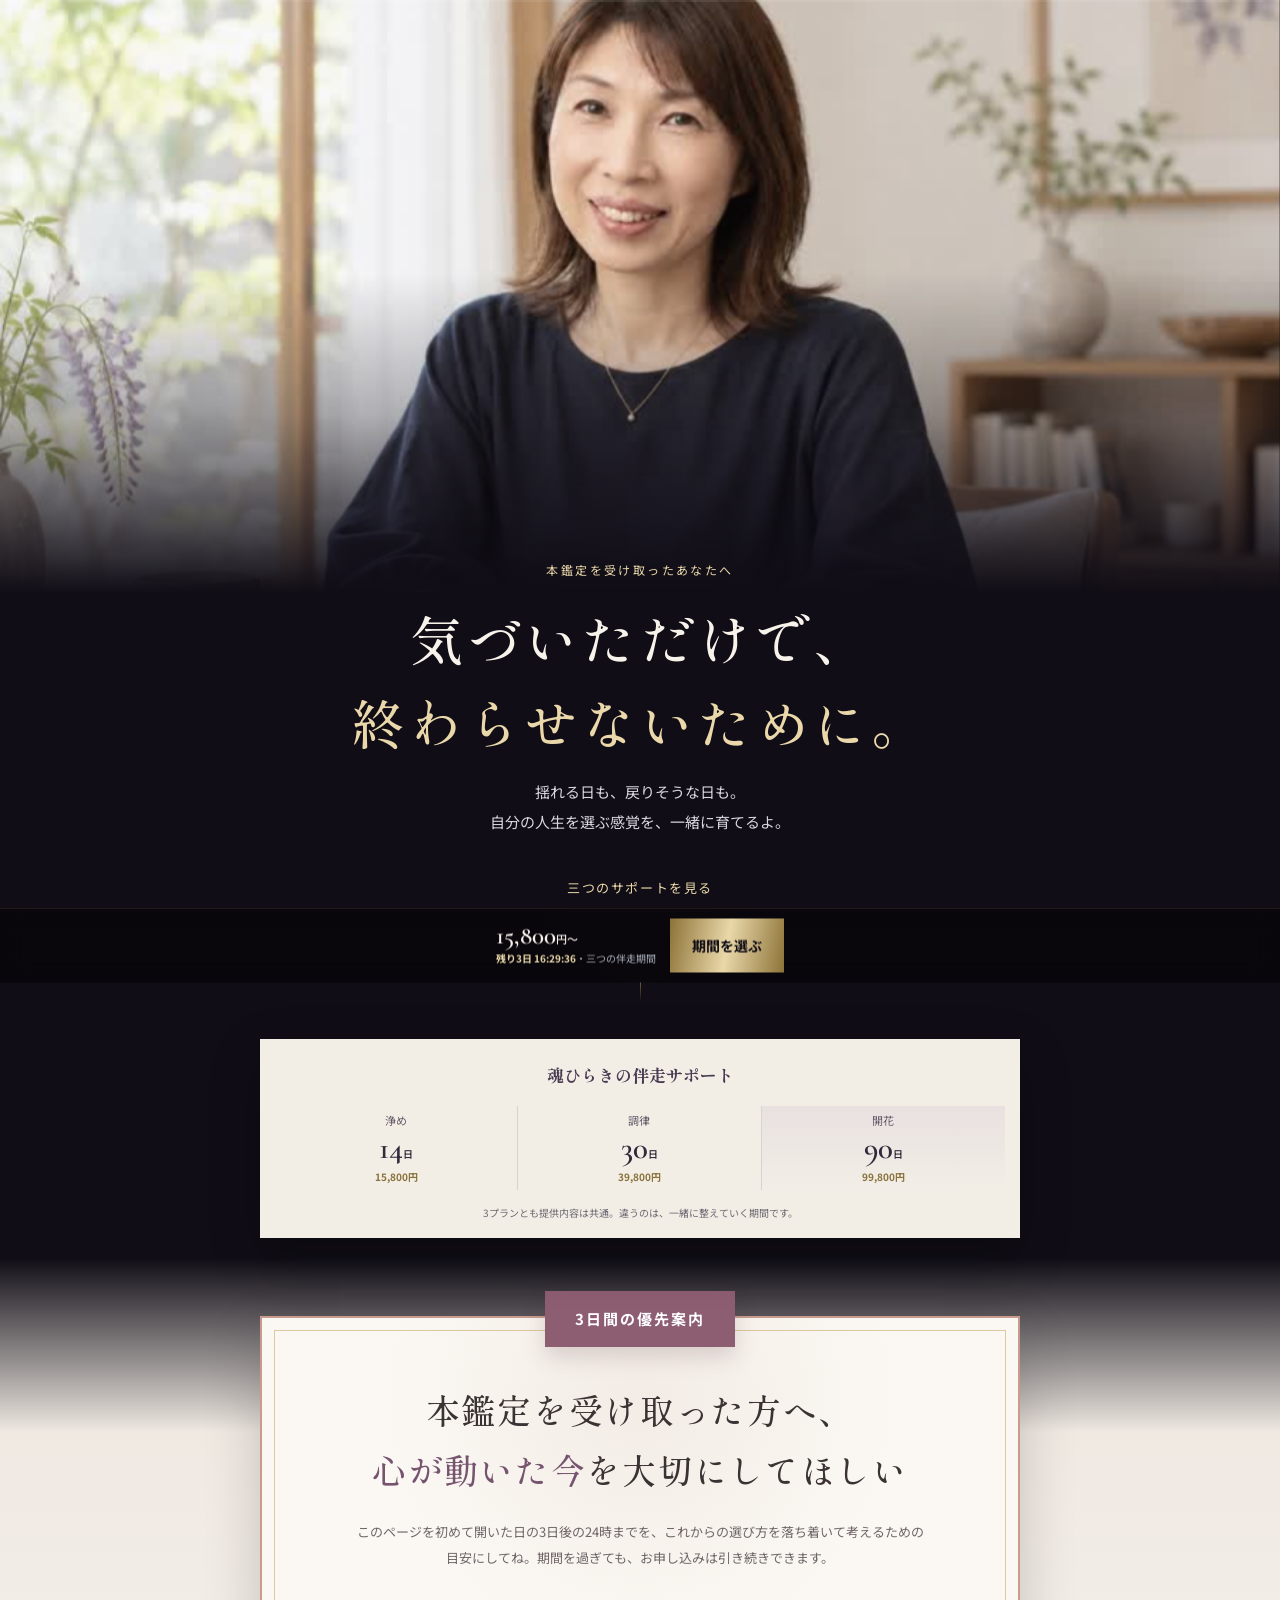
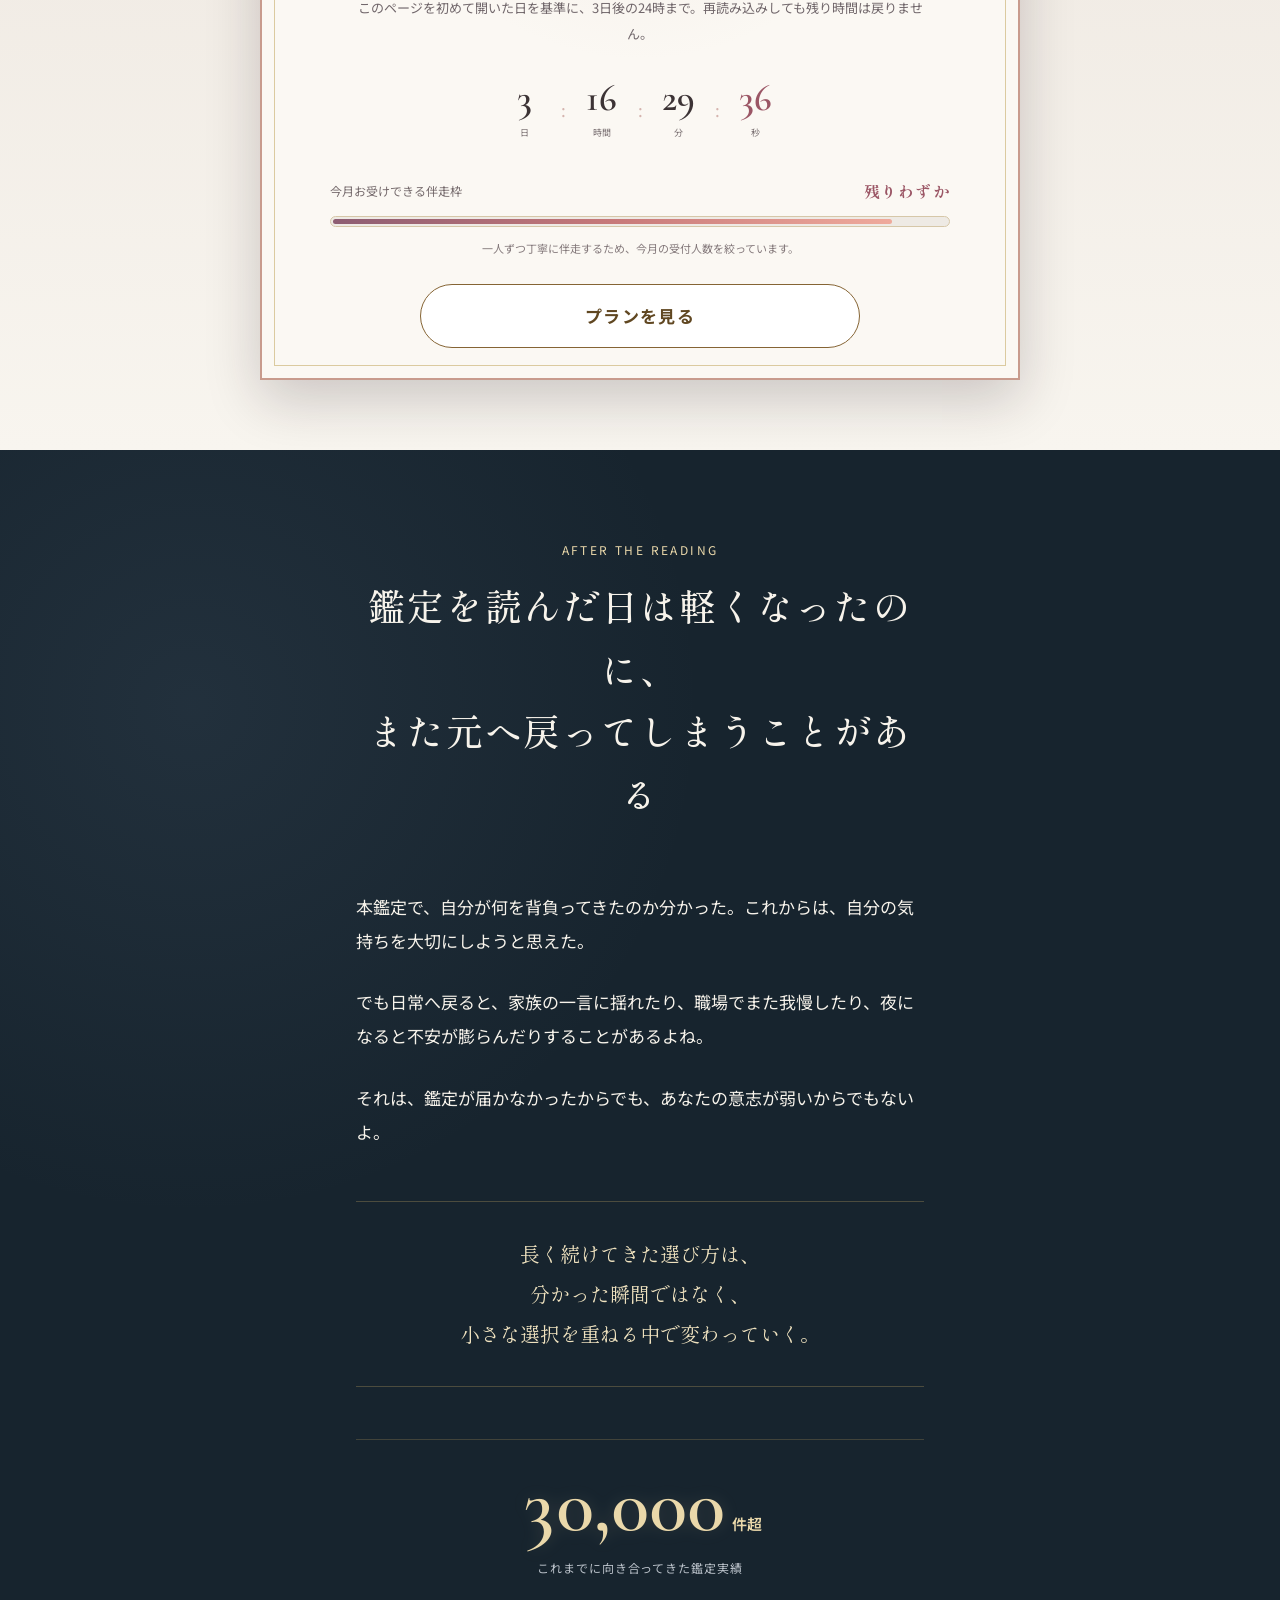
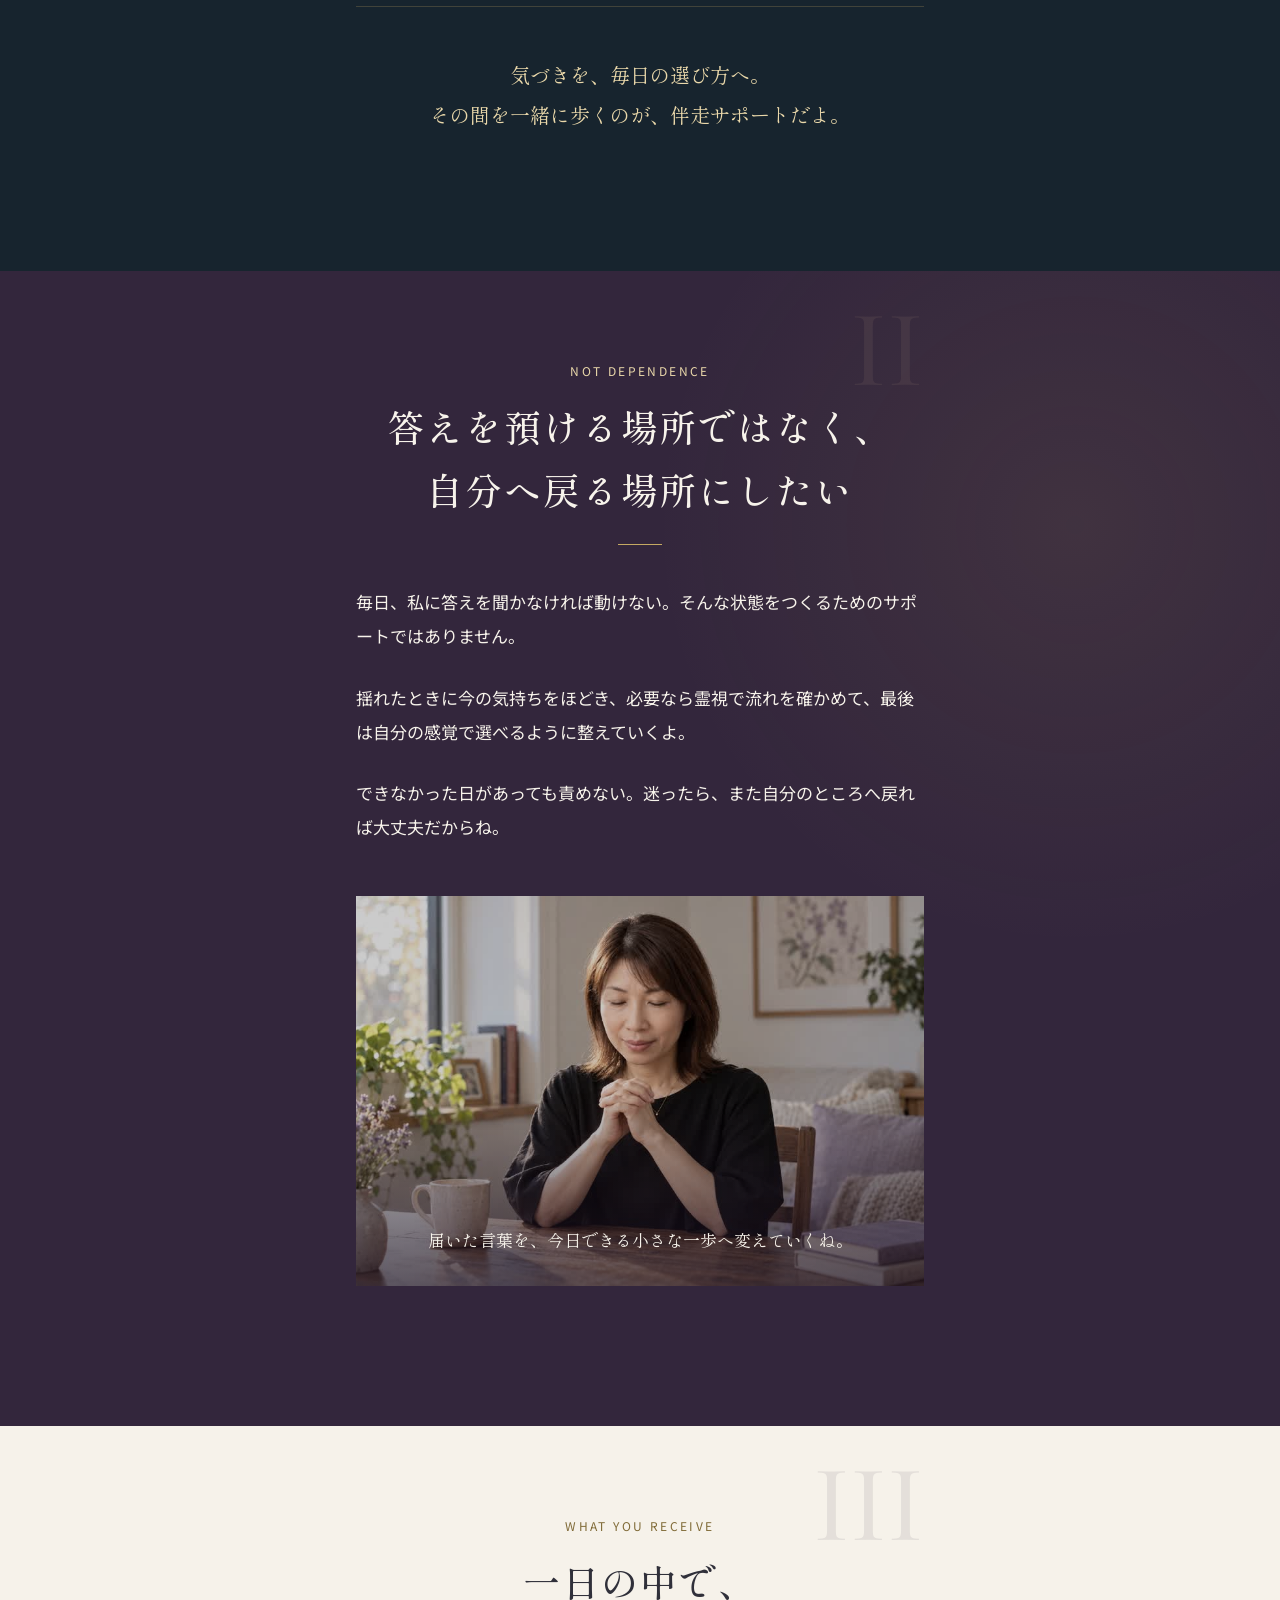
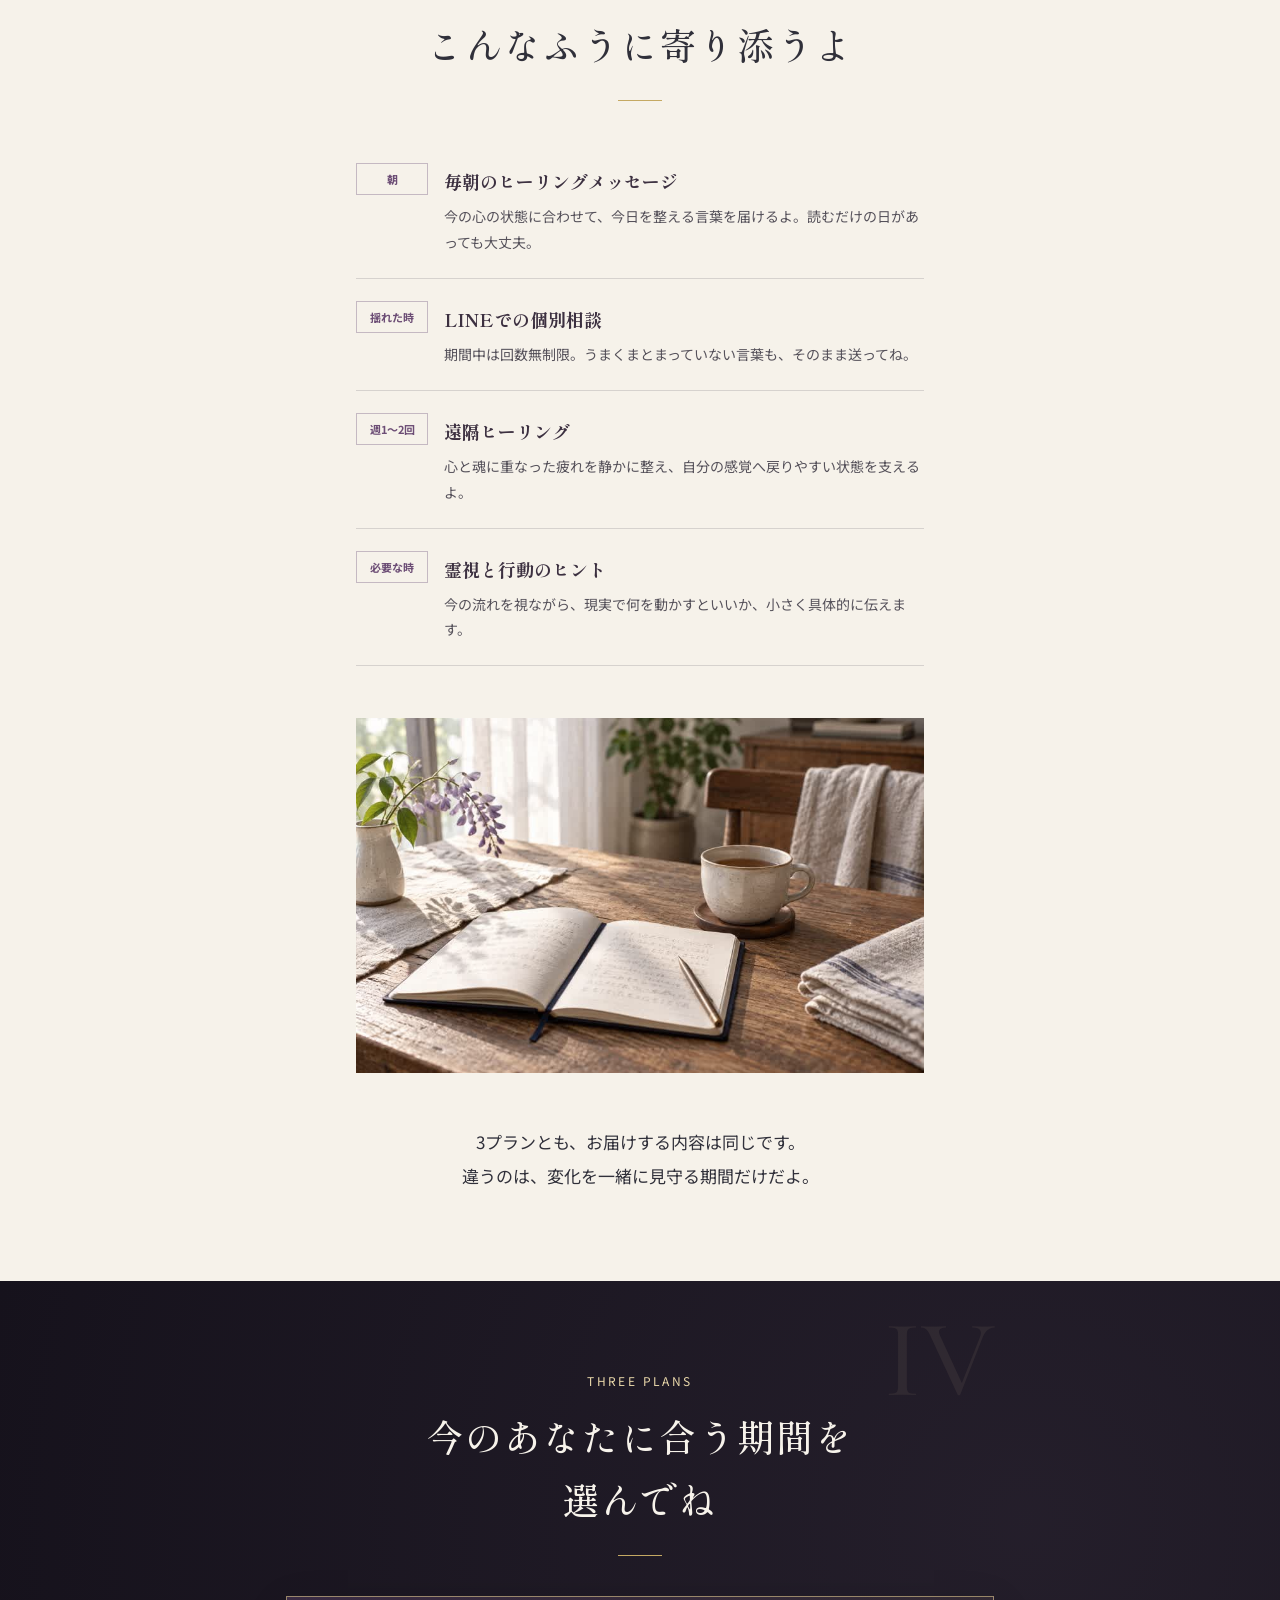
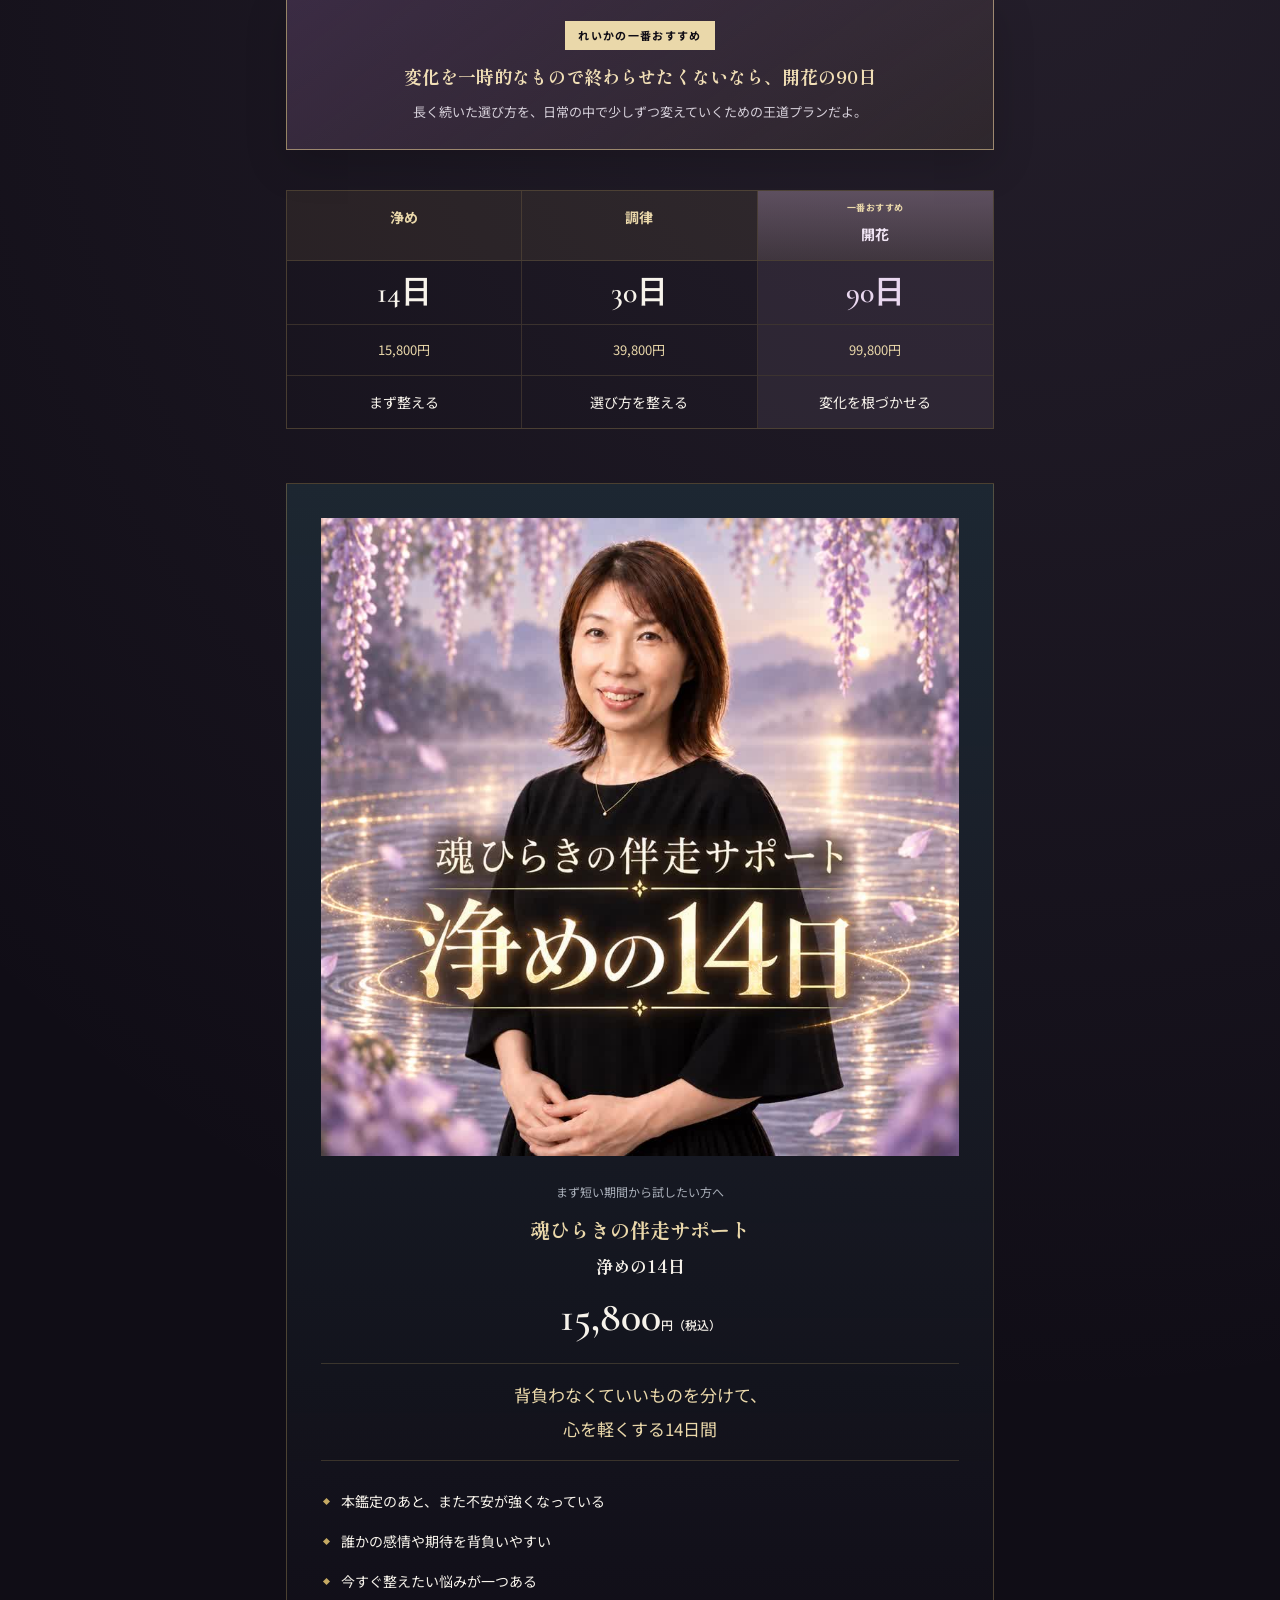
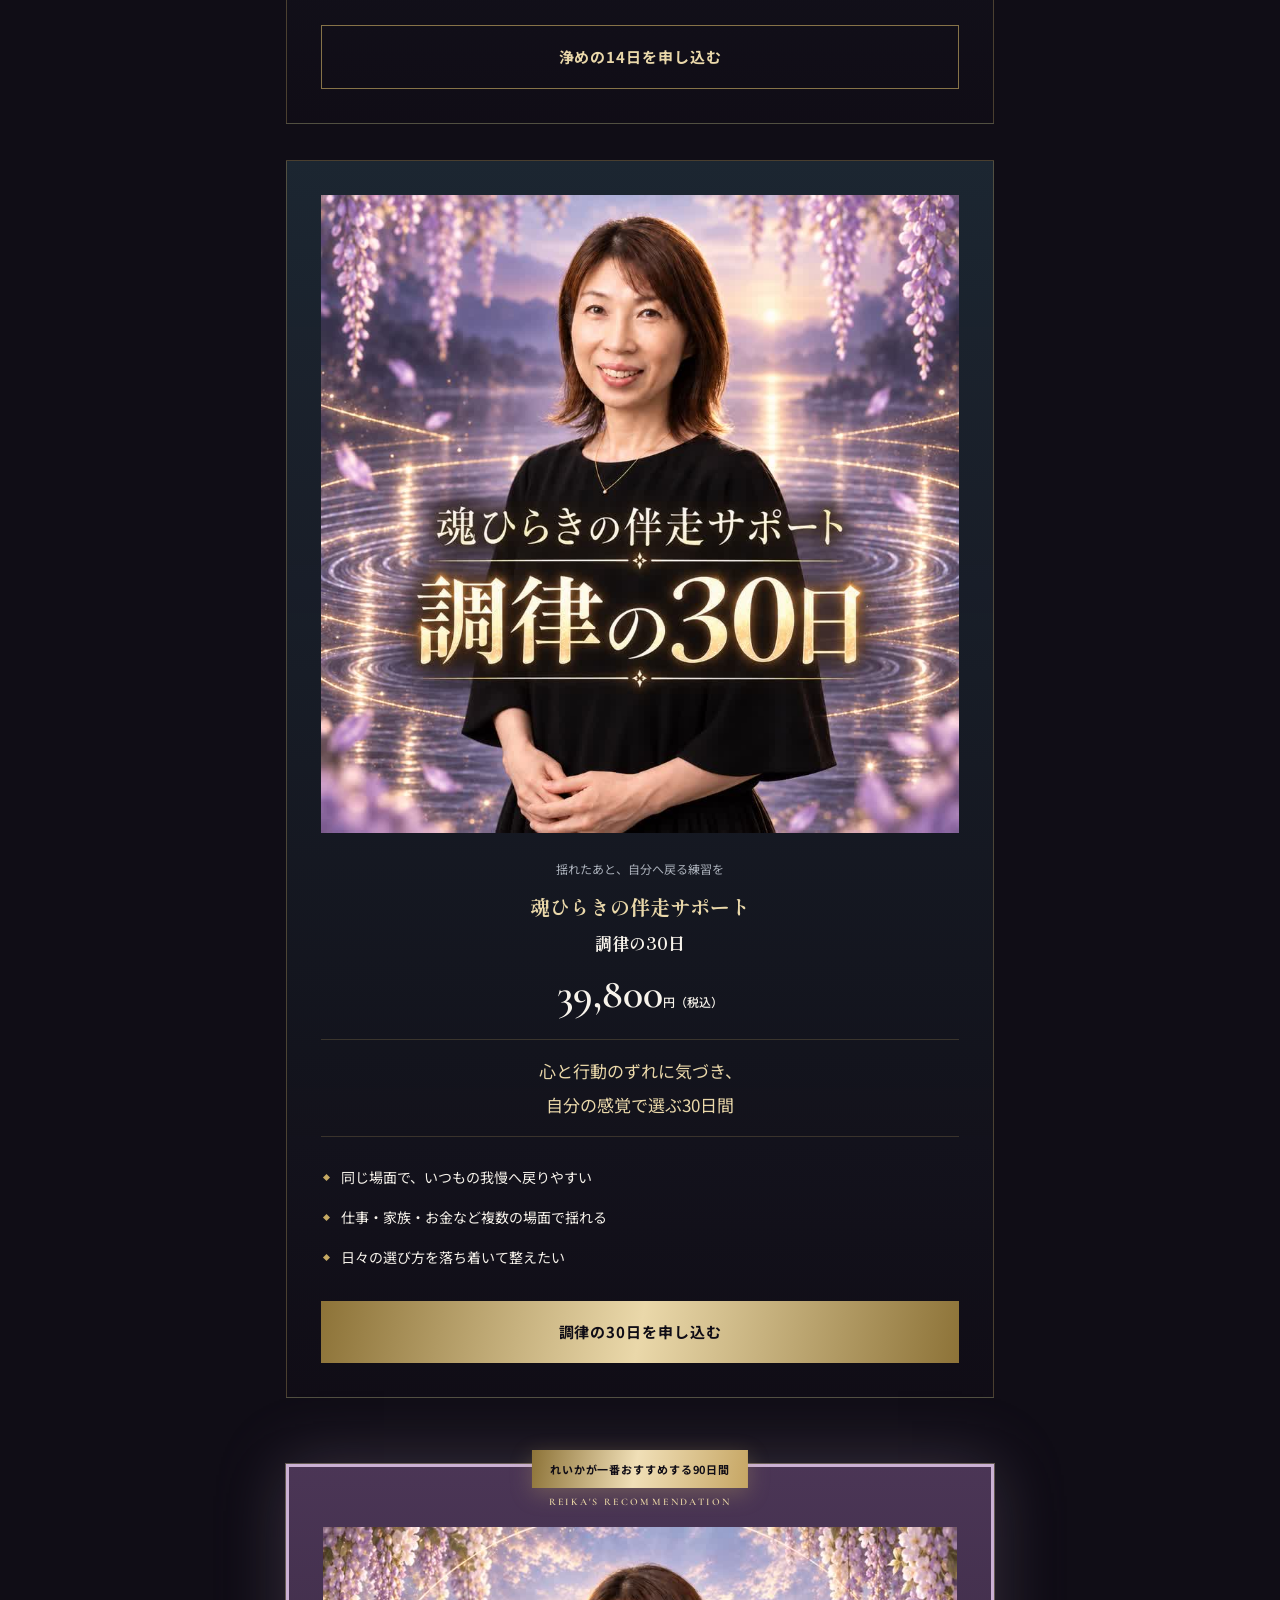
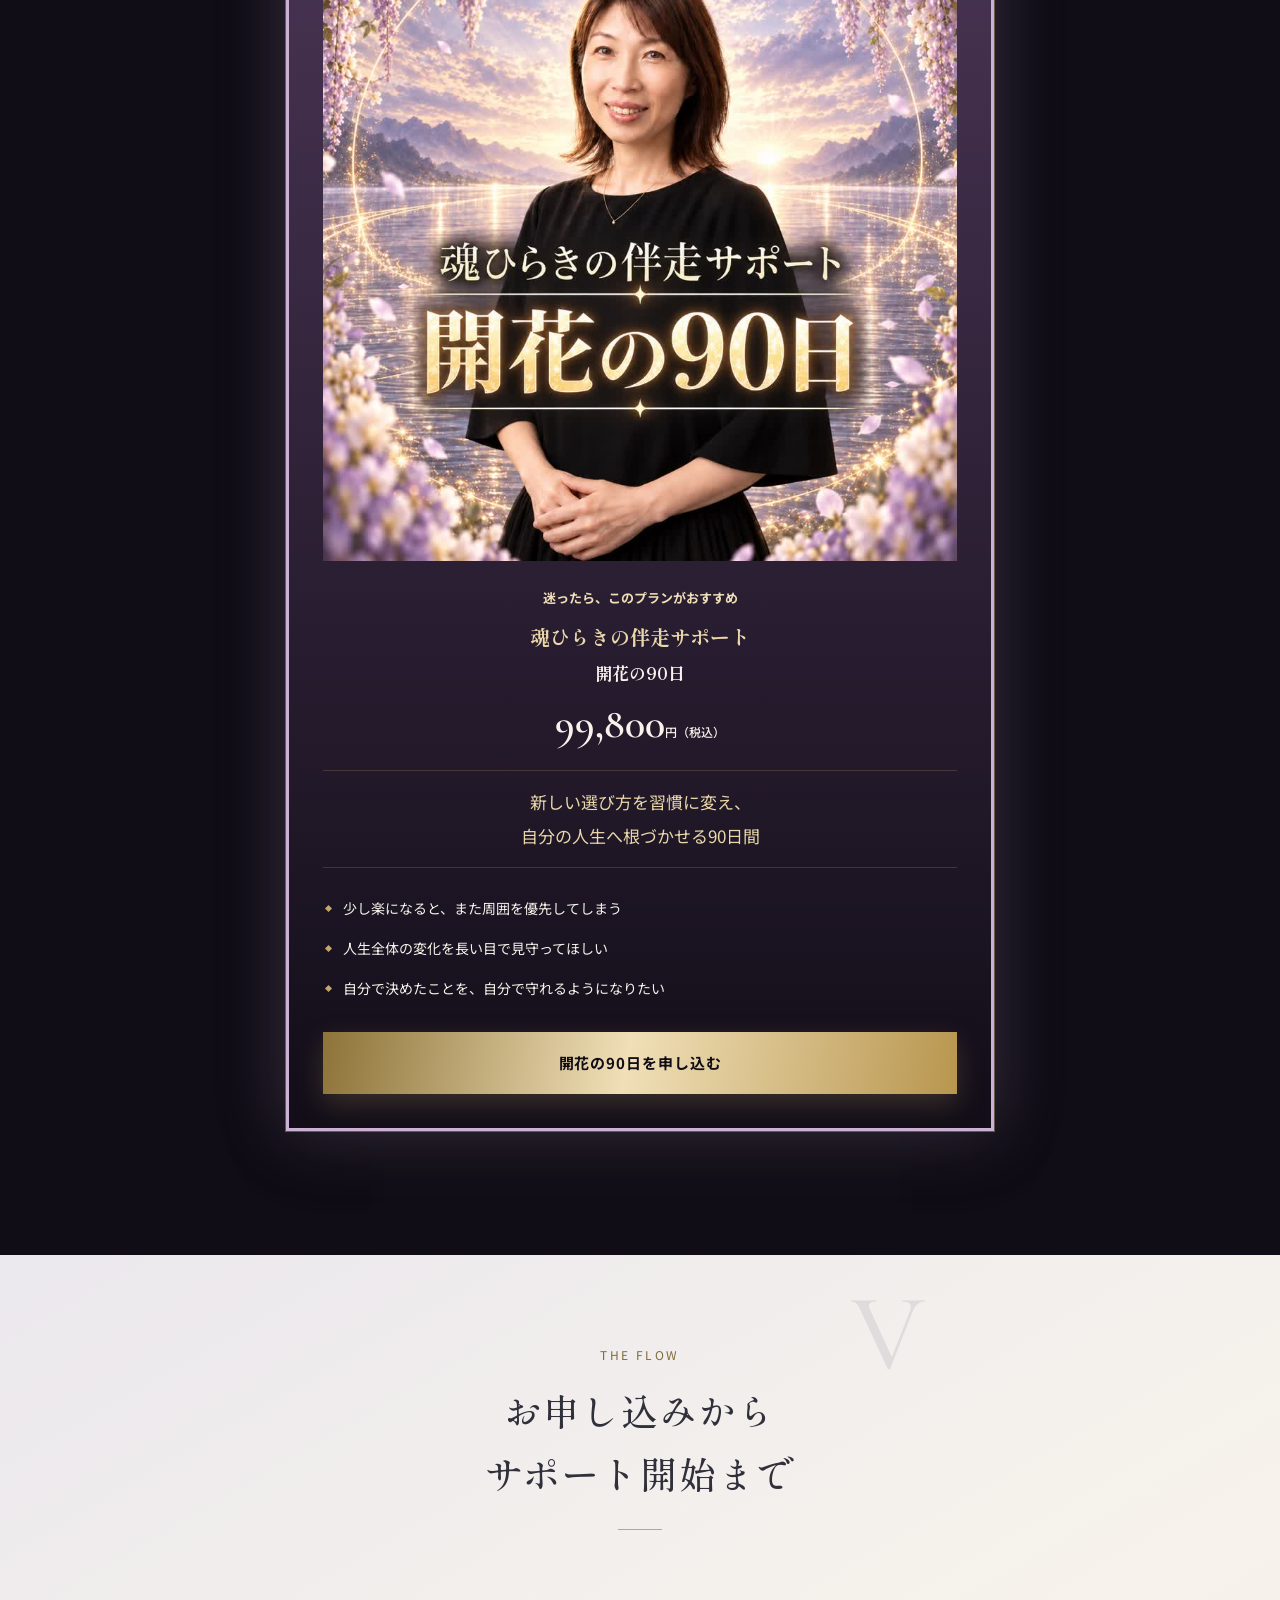
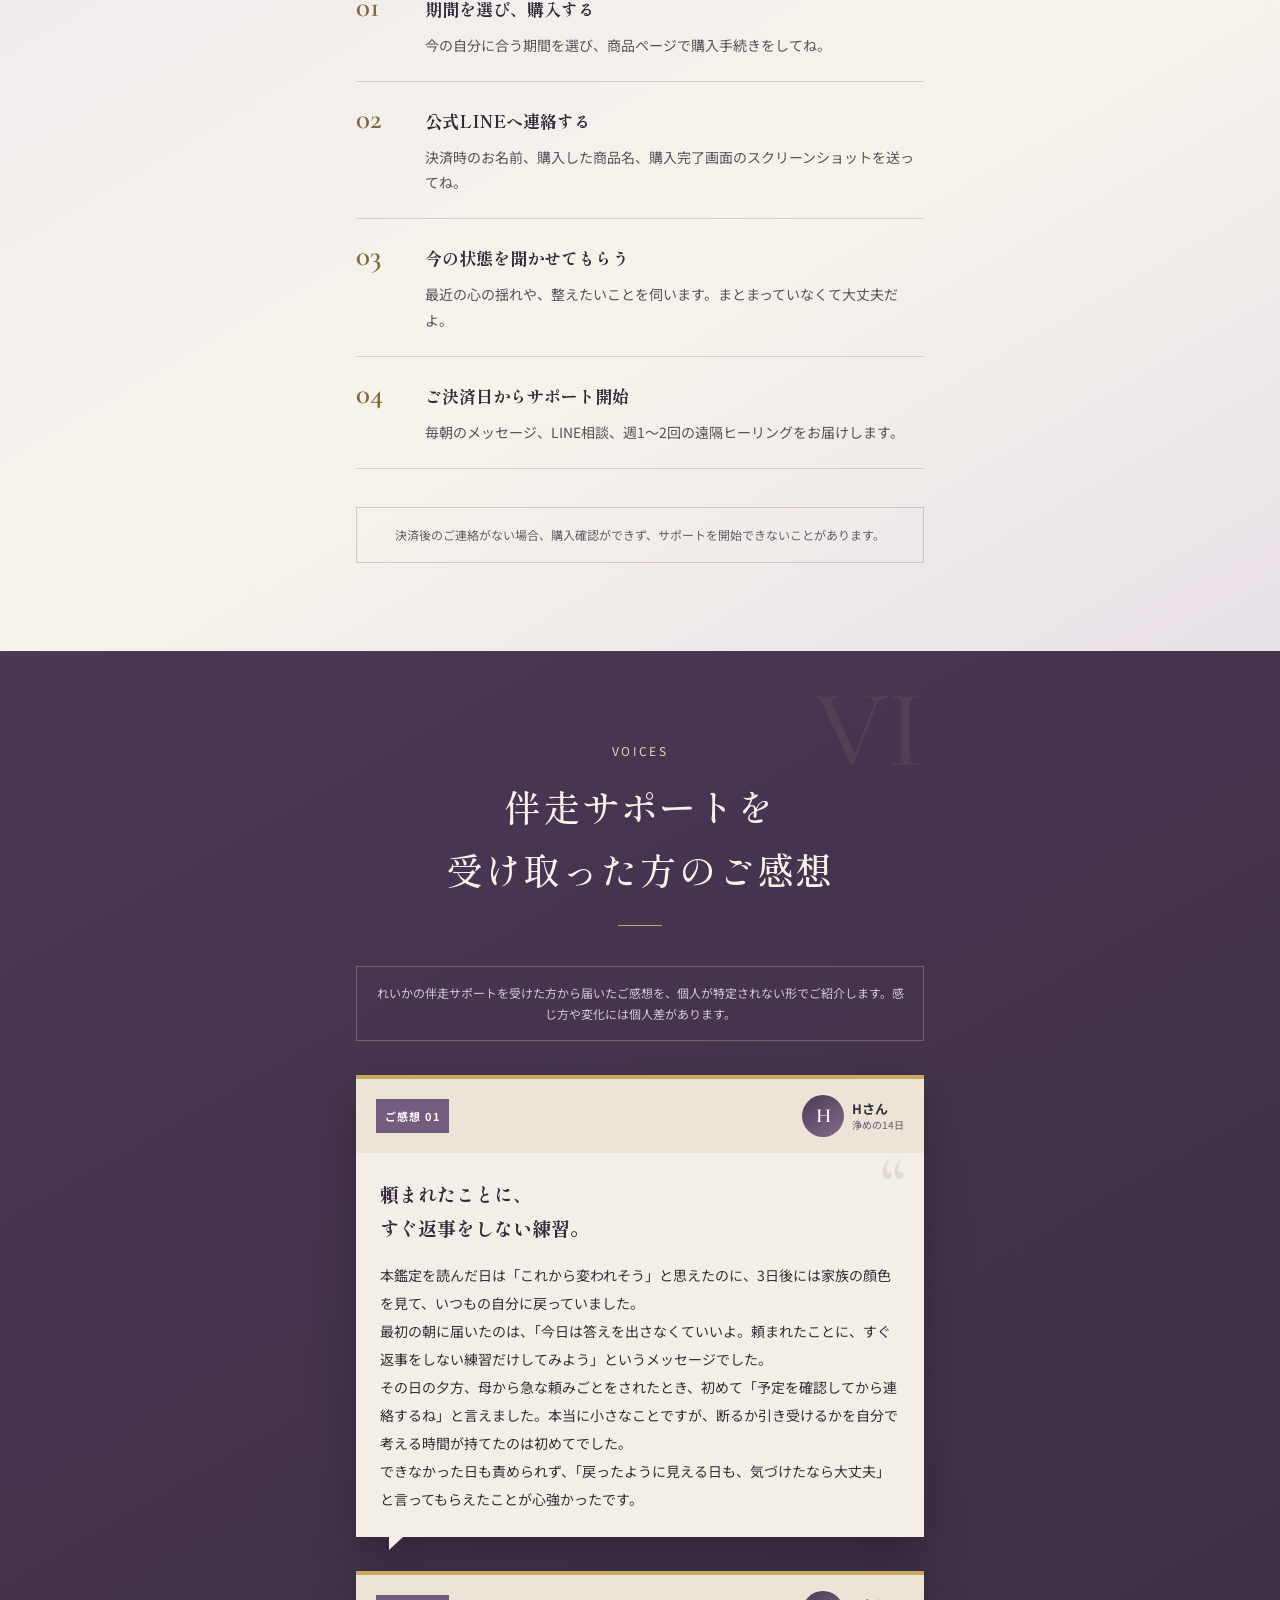
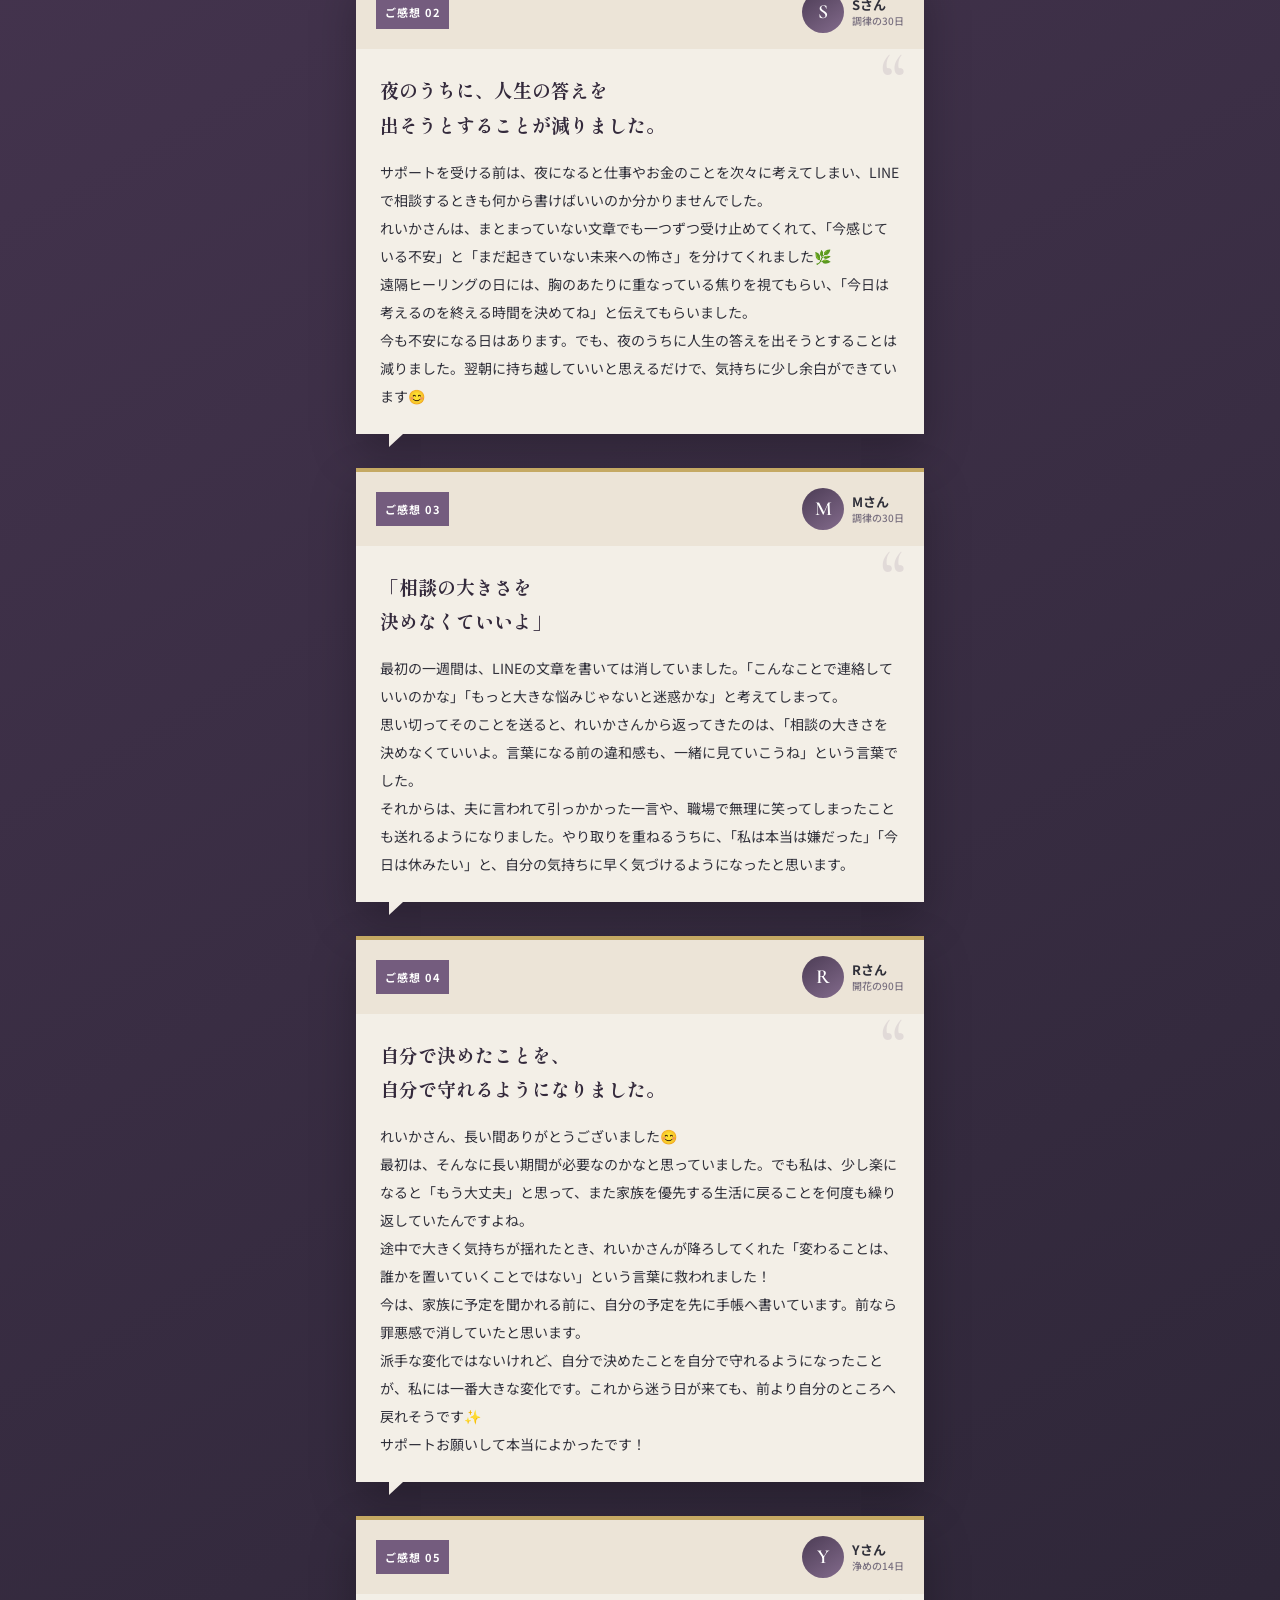
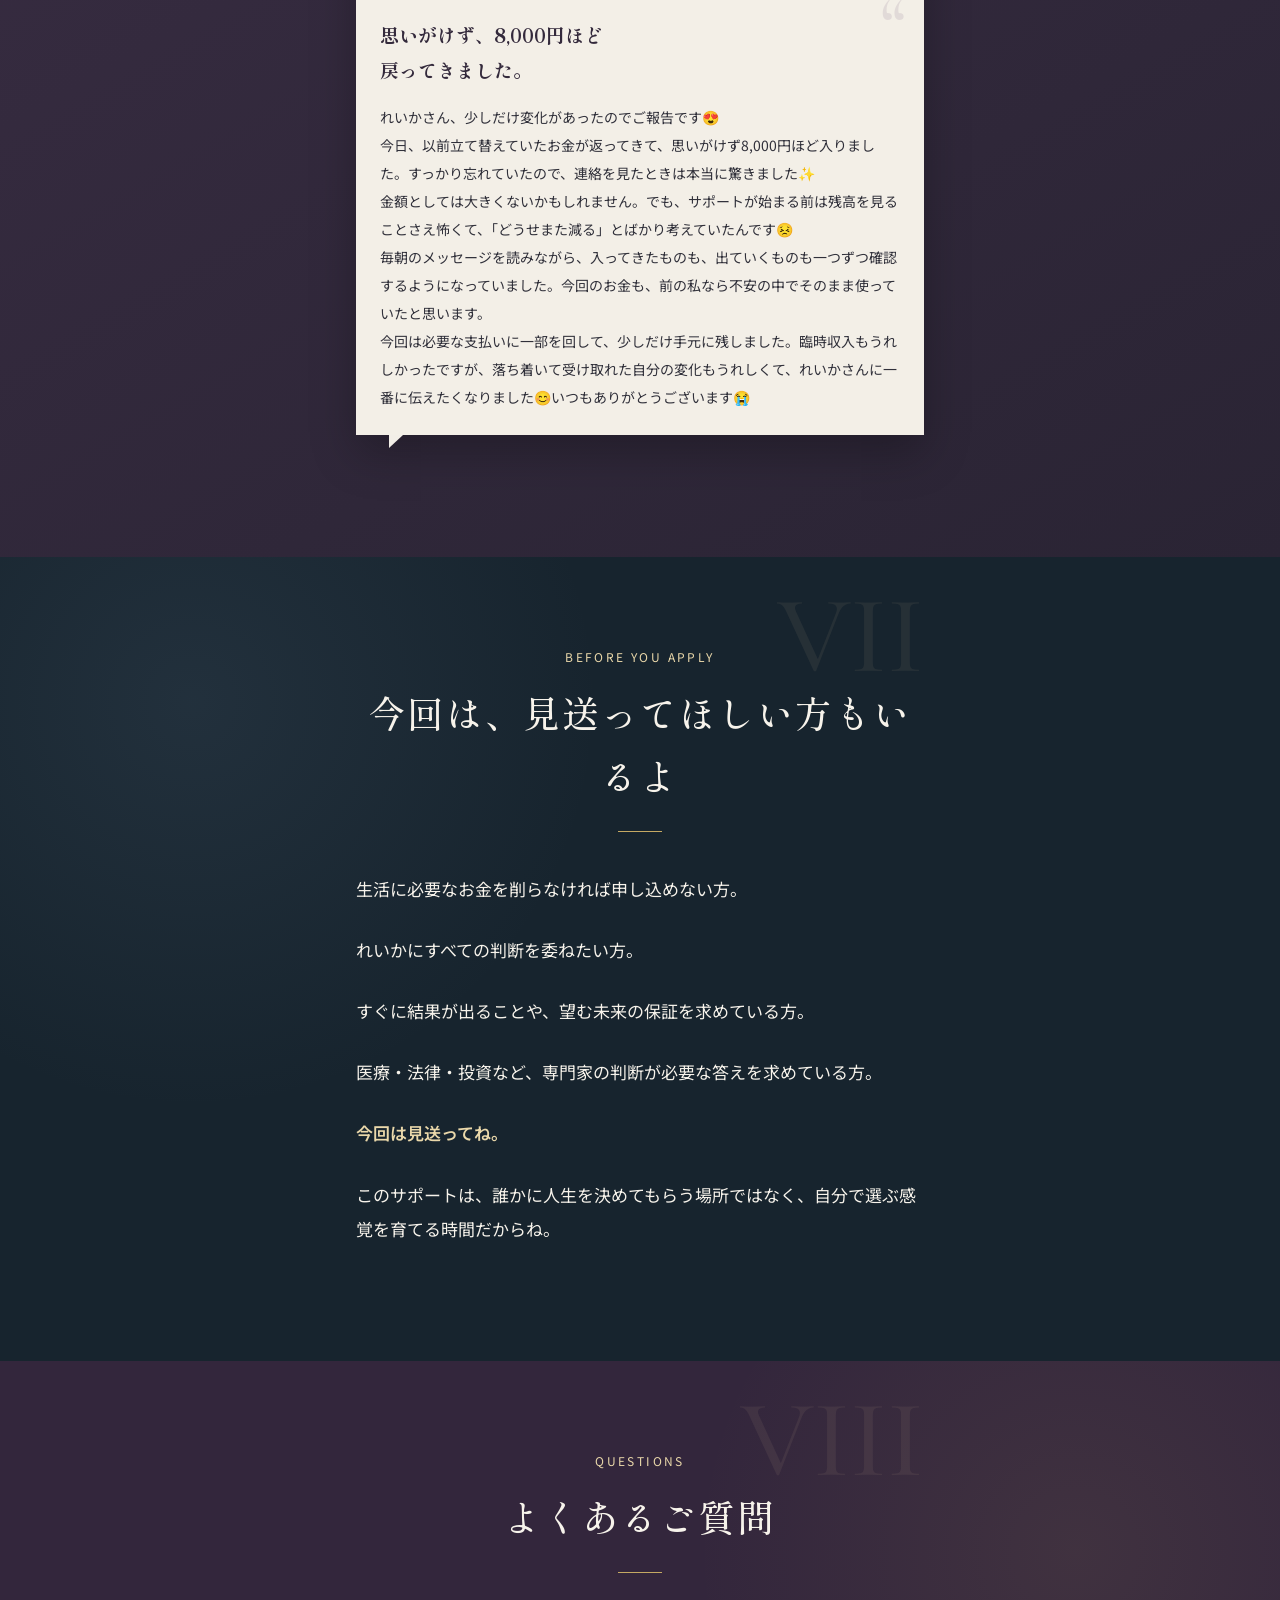
==== commit b37a6a9d: "Align LP deadlines with Tenka: first visit + 8/3 calendar days" ====
--- a/support.html
+++ b/support.html
@@ -12,7 +12,7 @@
   <link href="https://fonts.googleapis.com/css2?family=Cormorant+Garamond:wght@400;500;600&amp;family=Noto+Sans+JP:wght@400;500;600;700&amp;family=Shippori+Mincho+B1:wght@400;500;600;700;800&amp;display=swap" rel="stylesheet">
   <link rel="stylesheet" href="support.css?v=20261009-2">
 </head>
-<body data-deadline-key="reika_bansou_v2" data-deadline-hours="72">
+<body data-deadline-key="reika_bansou_v2" data-deadline-days="3">
   <div class="progress" aria-hidden="true"><span id="progressBar"></span></div>
 
   <header class="hero" id="top">
@@ -42,7 +42,8 @@
     <div class="limit-box reveal">
       <span class="limit-tag">3日間の優先案内</span>
       <h2 id="limited-title">本鑑定を受け取った方へ、<br><em>心が動いた今</em>を大切にしてほしい</h2>
-      <p>このページを初めて開いてから3日間を、これからの選び方を落ち着いて考えるための目安にしてね。期間を過ぎても、お申し込みは引き続きできます。</p>
+      <p>このページを初めて開いた日の3日後の24時までを、これからの選び方を落ち着いて考えるための目安にしてね。期間を過ぎても、お申し込みは引き続きできます。</p>
+      <p>このページを初めて開いた日を基準に、3日後の24時まで。再読み込みしても残り時間は戻りません。</p>
       <div class="countdown" role="timer" aria-label="優先案内期間の残り時間" aria-live="polite">
         <div><b data-d>2</b><span>日</span></div><i>:</i>
         <div><b data-h>23</b><span>時間</span></div><i>:</i>
@@ -301,6 +302,6 @@
   </footer>
 
   <div class="sticky" id="sticky"><div><strong>15,800<small>円〜</small></strong><span><b data-countdown-mini>残り時間を計算中</b>・三つの伴走期間</span></div><a href="#plans">期間を選ぶ</a></div>
-  <script src="script.js"></script>
+  <script src="script.js?v=20261020-deadline"></script>
 </body>
 </html>
